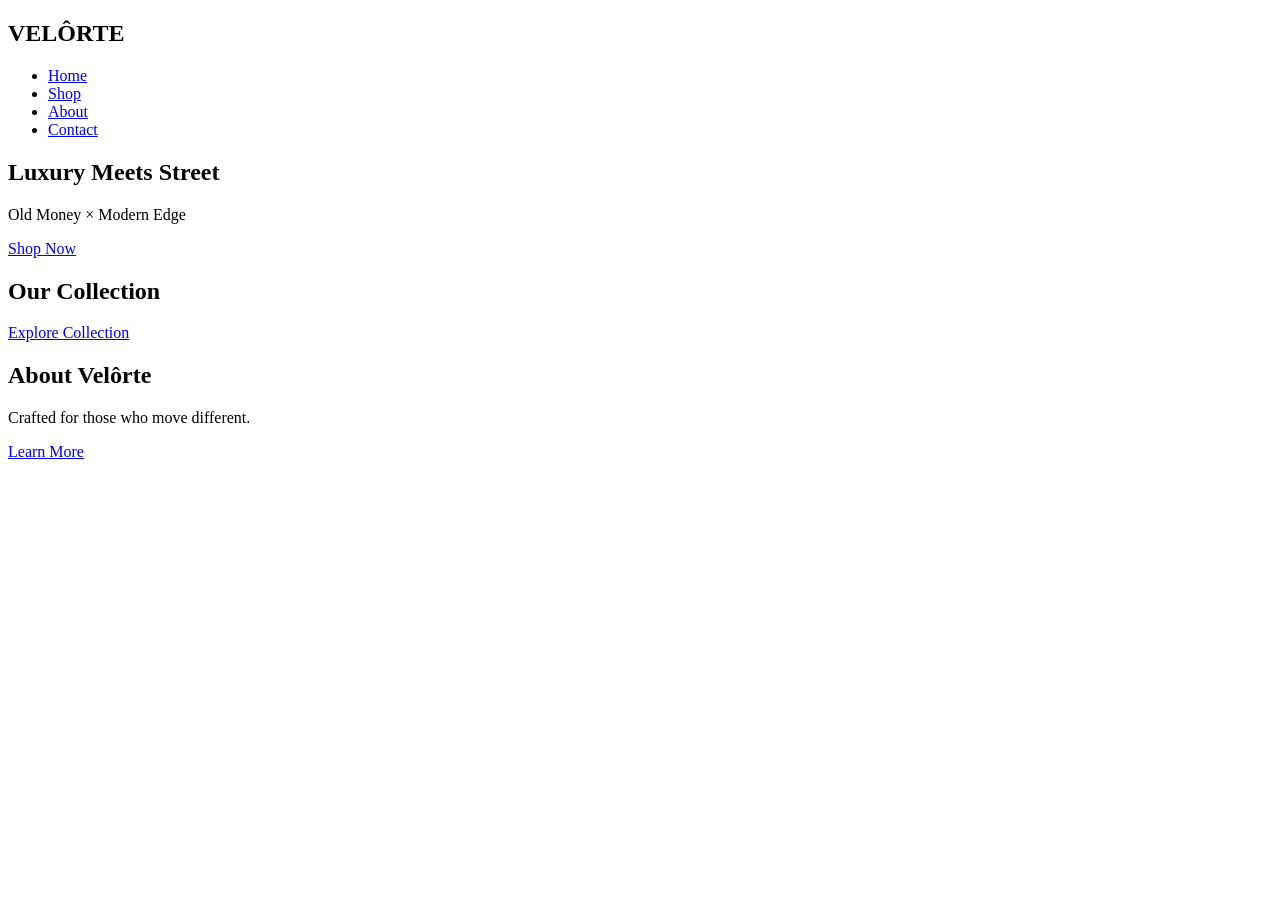
==== index.html @ b84027e1 "Update index.html" ====
<!DOCTYPE html>
<html lang="en">
<head>
  <meta charset="UTF-8">
  <title>VELÔRTE</title>
  <meta name="viewport" content="width=device-width, initial-scale=1.0">

  <!-- CSS (FIXED PATH) -->
  <link rel="stylesheet" href="style.css">
</head>

<body>

  <!-- NAVBAR -->
  <header>
    <nav>
      <h1>VELÔRTE</h1>

      <ul>
        <!-- FIXED: removed "/" -->
        <li><a href="index.html">Home</a></li>
        <li><a href="shop.html">Shop</a></li>
        <li><a href="about.html">About</a></li>
        <li><a href="contact.html">Contact</a></li>
      </ul>
    </nav>
  </header>

  <!-- HERO SECTION -->
  <section class="hero">
    <h2>Luxury Meets Street</h2>
    <p>Old Money × Modern Edge</p>

    <!-- FIXED BUTTON -->
    <a href="shop.html" class="btn">Shop Now</a>
  </section>

  <!-- COLLECTION SECTION -->
  <section id="collection">
    <h2>Our Collection</h2>

    <!-- FIXED BUTTON -->
    <a href="shop.html" class="btn">Explore Collection</a>
  </section>

  <!-- ABOUT PREVIEW -->
  <section>
    <h2>About Velôrte</h2>
    <p>Crafted for those who move different.</p>

    <a href="about.html" class="btn">Learn More</a>
  </section>

  <!-- JS (FIXED PATH) -->
  <script src="script.js"></script>

</body>
</html>
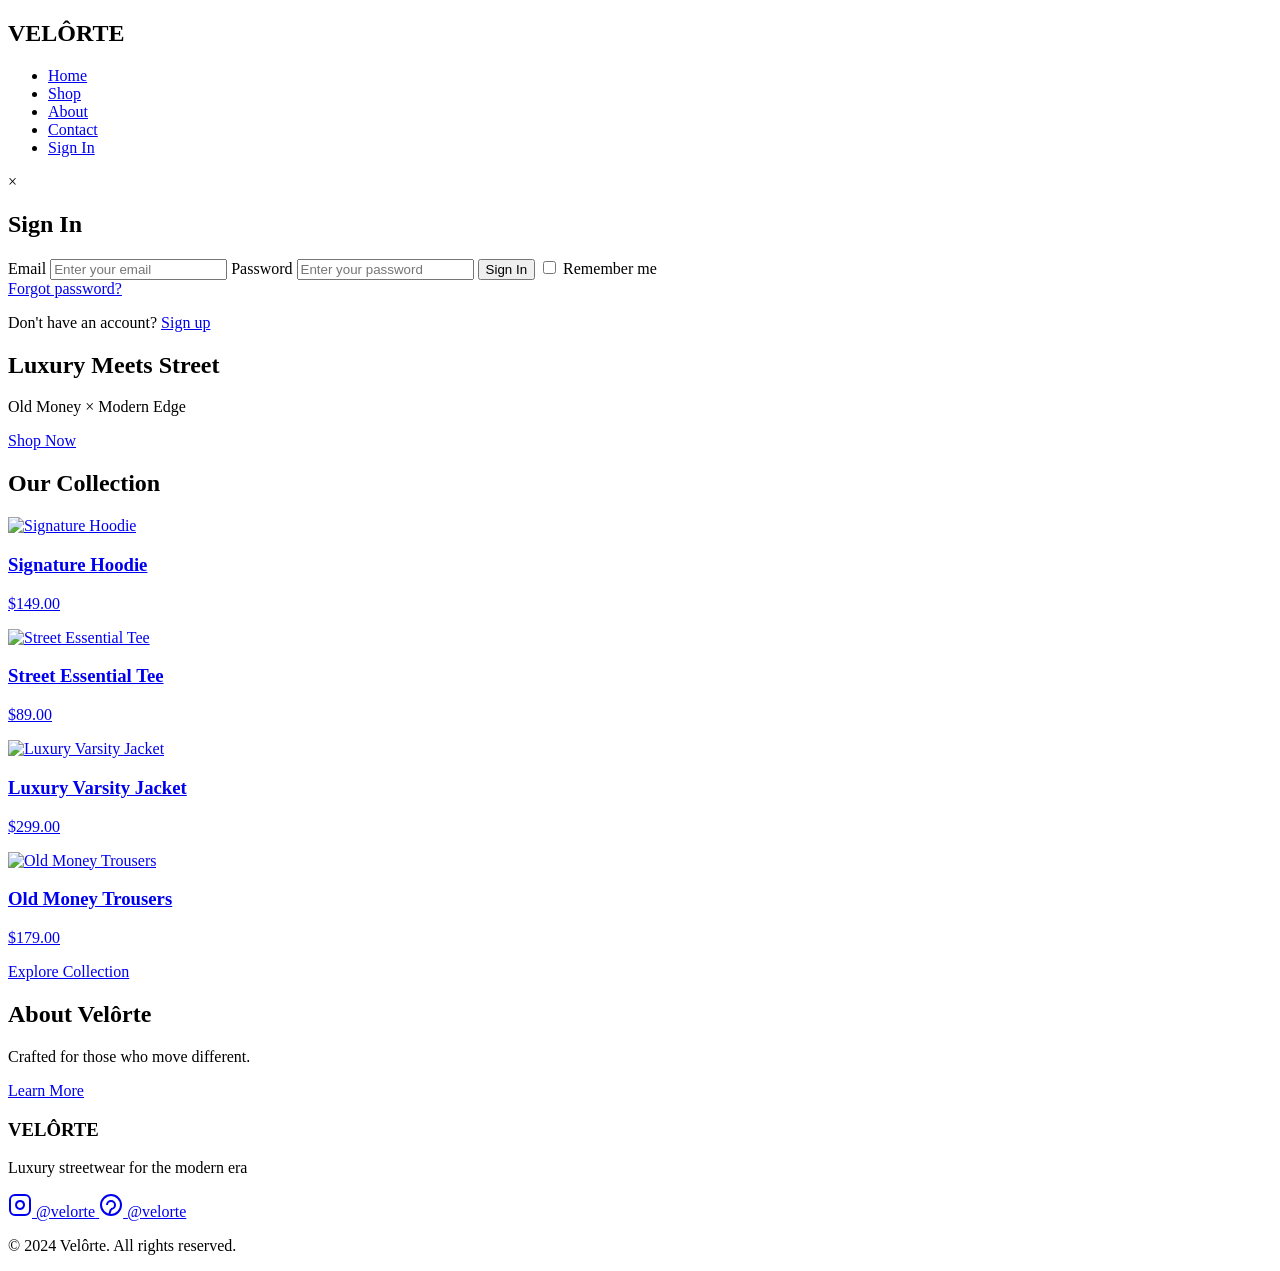
==== commit bb3496f2: "Update index.html" ====
--- a/index.html
+++ b/index.html
@@ -2,57 +2,117 @@
 <html lang="en">
 <head>
   <meta charset="UTF-8">
-  <title>VELÔRTE</title>
+  <title>VELÔRTE | Luxury Streetwear</title>
   <meta name="viewport" content="width=device-width, initial-scale=1.0">
-
-  <!-- CSS (FIXED PATH) -->
   <link rel="stylesheet" href="style.css">
 </head>
-
 <body>
 
-  <!-- NAVBAR -->
   <header>
     <nav>
       <h1>VELÔRTE</h1>
-
       <ul>
-        <!-- FIXED: removed "/" -->
         <li><a href="index.html">Home</a></li>
         <li><a href="shop.html">Shop</a></li>
         <li><a href="about.html">About</a></li>
         <li><a href="contact.html">Contact</a></li>
+        <li><a href="#" id="signin-btn" class="signin-link">Sign In</a></li>
       </ul>
     </nav>
   </header>
 
-  <!-- HERO SECTION -->
+  <div id="signin-modal" class="modal">
+    <div class="modal-content">
+      <span class="close-btn" id="close-modal">&times;</span>
+      <h2>Sign In</h2>
+      <form id="login-form">
+        <label for="email">Email</label>
+        <input type="email" id="email" placeholder="Enter your email" required>
+        <label for="password">Password</label>
+        <input type="password" id="password" placeholder="Enter your password" required>
+        <button type="submit" class="btn-submit">Sign In</button>
+        <label class="remember-me"><input type="checkbox"> Remember me</label>
+      </form>
+      <div class="modal-footer">
+        <a href="#" class="forgot-password">Forgot password?</a>
+        <p>Don't have an account? <a href="#" id="signup-link">Sign up</a></p>
+      </div>
+    </div>
+  </div>
+
   <section class="hero">
     <h2>Luxury Meets Street</h2>
     <p>Old Money × Modern Edge</p>
-
-    <!-- FIXED BUTTON -->
     <a href="shop.html" class="btn">Shop Now</a>
   </section>
 
-  <!-- COLLECTION SECTION -->
   <section id="collection">
     <h2>Our Collection</h2>
-
-    <!-- FIXED BUTTON -->
+    <div class="product-grid">
+      <div class="product-card">
+        <a href="product-detail.html?id=1" class="product-link">
+          <img src="https://via.placeholder.com/300x400/1a1a1a/ffffff?text=Velorte+Signature+Hoodie" alt="Signature Hoodie">
+          <h3>Signature Hoodie</h3>
+          <p class="price">$149.00</p>
+        </a>
+      </div>
+      <div class="product-card">
+        <a href="product-detail.html?id=2" class="product-link">
+          <img src="https://via.placeholder.com/300x400/2d2d2d/ffffff?text=Street+Essential+Tee" alt="Street Essential Tee">
+          <h3>Street Essential Tee</h3>
+          <p class="price">$89.00</p>
+        </a>
+      </div>
+      <div class="product-card">
+        <a href="product-detail.html?id=3" class="product-link">
+          <img src="https://via.placeholder.com/300x400/1a1a1a/ffffff?text=Luxury+Varsity+Jacket" alt="Luxury Varsity Jacket">
+          <h3>Luxury Varsity Jacket</h3>
+          <p class="price">$299.00</p>
+        </a>
+      </div>
+      <div class="product-card">
+        <a href="product-detail.html?id=4" class="product-link">
+          <img src="https://via.placeholder.com/300x400/2d2d2d/ffffff?text=Old+Money+Trousers" alt="Old Money Trousers">
+          <h3>Old Money Trousers</h3>
+          <p class="price">$179.00</p>
+        </a>
+      </div>
+    </div>
     <a href="shop.html" class="btn">Explore Collection</a>
   </section>
 
-  <!-- ABOUT PREVIEW -->
-  <section>
+  <section class="about-preview">
     <h2>About Velôrte</h2>
     <p>Crafted for those who move different.</p>
-
     <a href="about.html" class="btn">Learn More</a>
   </section>
 
-  <!-- JS (FIXED PATH) -->
+  <footer>
+    <div class="footer-content">
+      <h3>VELÔRTE</h3>
+      <p>Luxury streetwear for the modern era</p>
+      <div class="social-links">
+        <a href="https://instagram.com/velorte" target="_blank" class="social-link instagram">
+          <svg width="24" height="24" viewBox="0 0 24 24" fill="none" stroke="currentColor" stroke-width="2">
+            <rect x="2" y="2" width="20" height="20" rx="5" ry="5"></rect>
+            <path d="M16 11.37A4 4 0 1 1 12.63 8 4 4 0 0 1 16 11.37z"></path>
+            <line x1="17.5" y1="6.5" x2="17.51" y2="6.5"></line>
+          </svg>
+          <span>@velorte</span>
+        </a>
+        <a href="https://pinterest.com/velorte" target="_blank" class="social-link pinterest">
+          <svg width="24" height="24" viewBox="0 0 24 24" fill="none" stroke="currentColor" stroke-width="2">
+            <circle cx="12" cy="12" r="10"></circle>
+            <path d="M8 12c0-2.2 1.8-4 4-4s4 1.8 4 4-1.8 4-4 4"></path>
+            <path d="M12 16l-2 6"></path>
+          </svg>
+          <span>@velorte</span>
+        </a>
+      </div>
+      <p class="copyright">&copy; 2024 Velôrte. All rights reserved.</p>
+    </div>
+  </footer>
+
   <script src="script.js"></script>
-
 </body>
-</html>+</html>
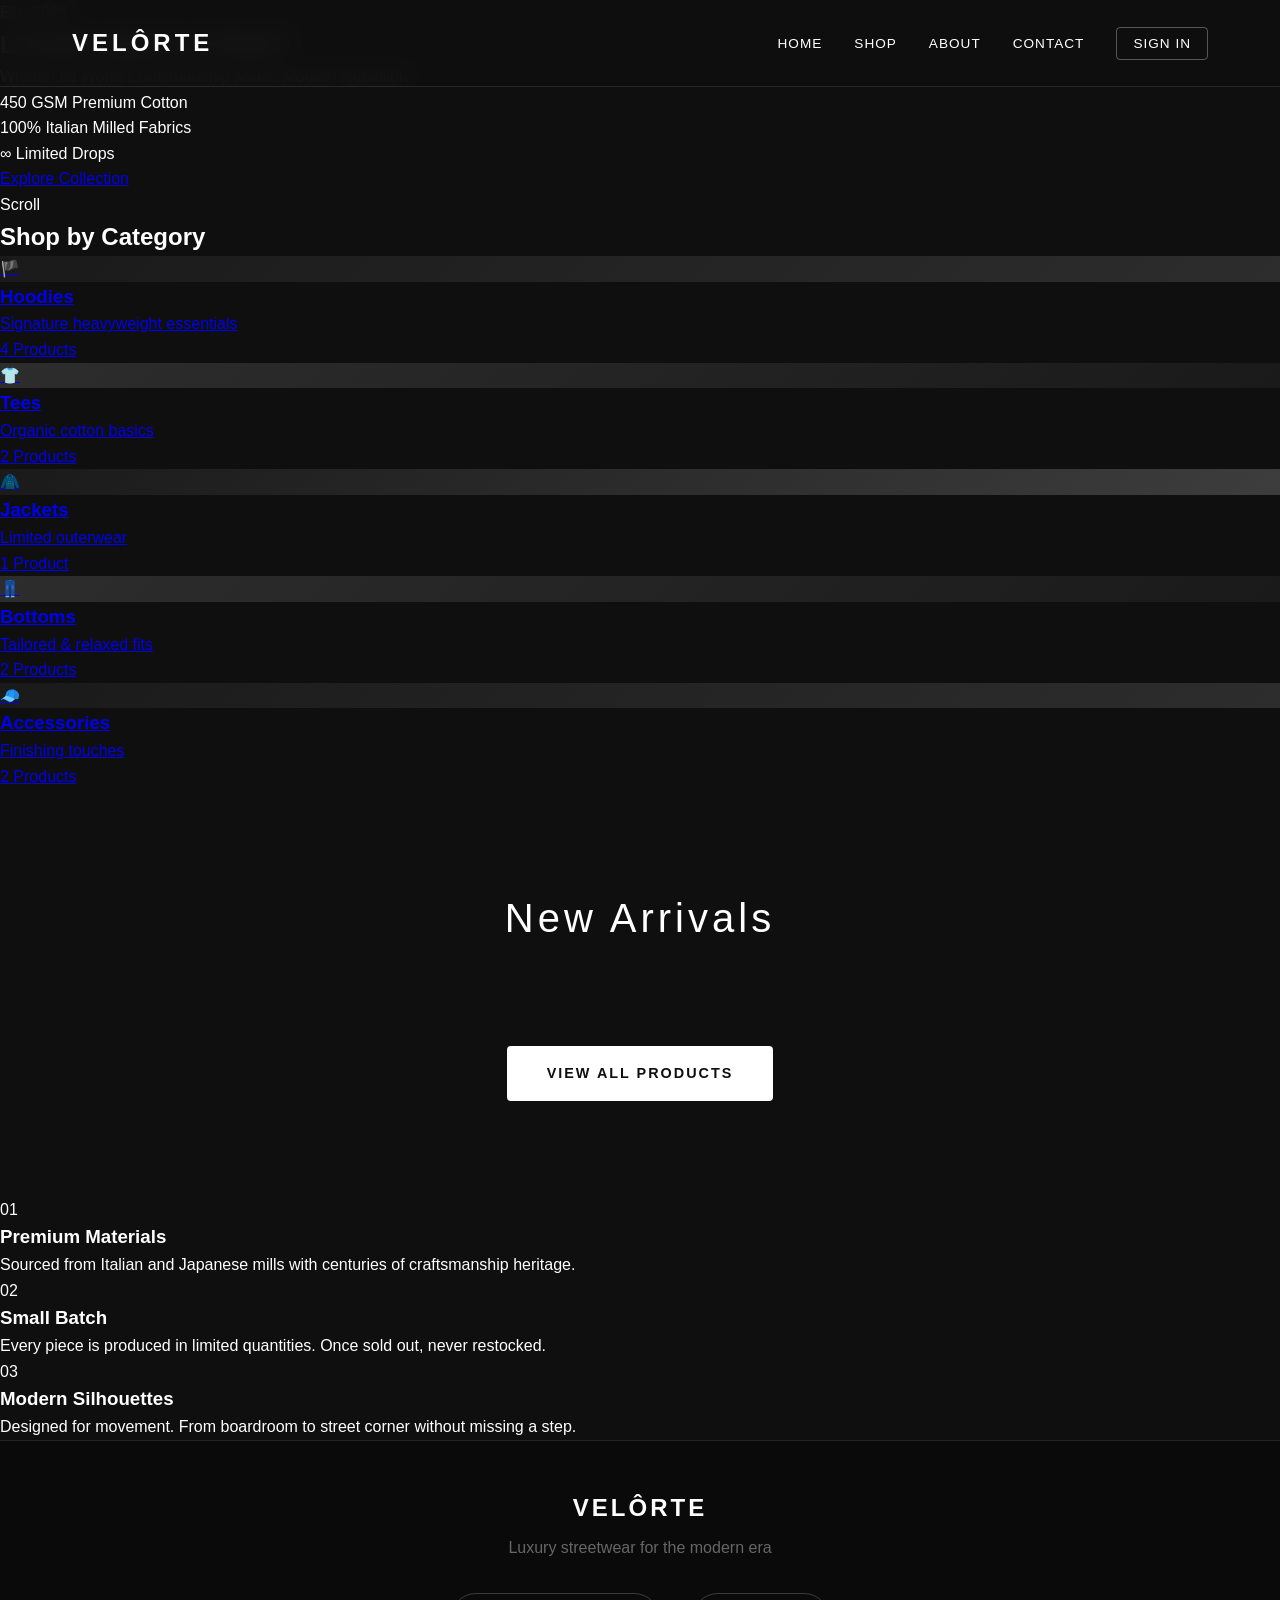
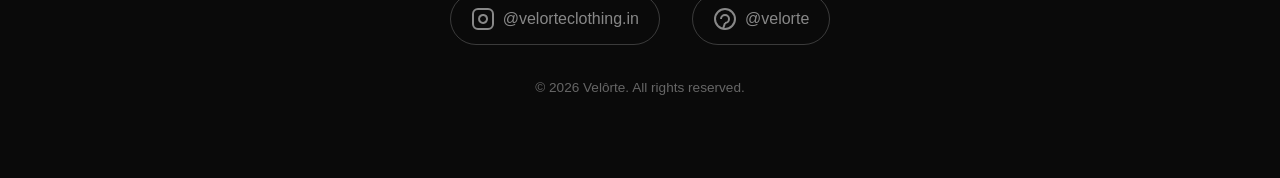
==== commit 7fb203c9: "Update index.html" ====
--- a/index.html
+++ b/index.html
@@ -40,51 +40,125 @@
     </div>
   </div>
 
-  <section class="hero">
-    <h2>Luxury Meets Street</h2>
-    <p>Old Money × Modern Edge</p>
-    <a href="shop.html" class="btn">Shop Now</a>
-  </section>
-
+  <!-- NEW HERO: Full-bleed immersive design with animated elements -->
+  <section class="hero-new">
+    <div class="hero-bg"></div>
+    <div class="hero-content">
+      <div class="hero-badge">Est. 2026</div>
+      <h1 class="hero-title">
+        <span class="line1">LUXURY</span>
+        <span class="line2">MEETS</span>
+        <span class="line3">STREET</span>
+      </h1>
+      <p class="hero-subtitle">Where Old World Craftsmanship Meets Modern Rebellion</p>
+      <div class="hero-stats">
+        <div class="stat">
+          <span class="stat-num">450</span>
+          <span class="stat-label">GSM Premium Cotton</span>
+        </div>
+        <div class="stat">
+          <span class="stat-num">100%</span>
+          <span class="stat-label">Italian Milled Fabrics</span>
+        </div>
+        <div class="stat">
+          <span class="stat-num">∞</span>
+          <span class="stat-label">Limited Drops</span>
+        </div>
+      </div>
+      <a href="shop.html" class="btn-hero">Explore Collection</a>
+    </div>
+    <div class="hero-scroll">Scroll</div>
+  </section>
+
+  <!-- CATEGORY SECTIONS -->
+  <section class="categories-section">
+    <h2 class="section-title">Shop by Category</h2>
+    <div class="categories-grid">
+      <a href="shop.html?category=hoodies" class="category-card large">
+        <div class="category-image" style="background: linear-gradient(135deg, #1a1a1a 0%, #2d2d2d 100%);">
+          <span class="category-icon">🏴</span>
+        </div>
+        <div class="category-info">
+          <h3>Hoodies</h3>
+          <p>Signature heavyweight essentials</p>
+          <span class="category-count">4 Products</span>
+        </div>
+      </a>
+      
+      <a href="shop.html?category=tees" class="category-card">
+        <div class="category-image" style="background: linear-gradient(135deg, #2d2d2d 0%, #1a1a1a 100%);">
+          <span class="category-icon">👕</span>
+        </div>
+        <div class="category-info">
+          <h3>Tees</h3>
+          <p>Organic cotton basics</p>
+          <span class="category-count">2 Products</span>
+        </div>
+      </a>
+      
+      <a href="shop.html?category=jackets" class="category-card">
+        <div class="category-image" style="background: linear-gradient(135deg, #1a1a1a 0%, #3d3d3d 100%);">
+          <span class="category-icon">🧥</span>
+        </div>
+        <div class="category-info">
+          <h3>Jackets</h3>
+          <p>Limited outerwear</p>
+          <span class="category-count">1 Product</span>
+        </div>
+      </a>
+      
+      <a href="shop.html?category=bottoms" class="category-card">
+        <div class="category-image" style="background: linear-gradient(135deg, #2d2d2d 0%, #1a1a1a 100%);">
+          <span class="category-icon">👖</span>
+        </div>
+        <div class="category-info">
+          <h3>Bottoms</h3>
+          <p>Tailored & relaxed fits</p>
+          <span class="category-count">2 Products</span>
+        </div>
+      </a>
+      
+      <a href="shop.html?category=accessories" class="category-card">
+        <div class="category-image" style="background: linear-gradient(135deg, #1a1a1a 0%, #2d2d2d 100%);">
+          <span class="category-icon">🧢</span>
+        </div>
+        <div class="category-info">
+          <h3>Accessories</h3>
+          <p>Finishing touches</p>
+          <span class="category-count">2 Products</span>
+        </div>
+      </a>
+    </div>
+  </section>
+
+  <!-- FEATURED PRODUCTS -->
   <section id="collection">
-    <h2>Our Collection</h2>
-    <div class="product-grid">
-      <div class="product-card">
-        <a href="product-detail.html?id=1" class="product-link">
-          <img src="https://via.placeholder.com/300x400/1a1a1a/ffffff?text=Velorte+Signature+Hoodie" alt="Signature Hoodie">
-          <h3>Signature Hoodie</h3>
-          <p class="price">$149.00</p>
-        </a>
-      </div>
-      <div class="product-card">
-        <a href="product-detail.html?id=2" class="product-link">
-          <img src="https://via.placeholder.com/300x400/2d2d2d/ffffff?text=Street+Essential+Tee" alt="Street Essential Tee">
-          <h3>Street Essential Tee</h3>
-          <p class="price">$89.00</p>
-        </a>
-      </div>
-      <div class="product-card">
-        <a href="product-detail.html?id=3" class="product-link">
-          <img src="https://via.placeholder.com/300x400/1a1a1a/ffffff?text=Luxury+Varsity+Jacket" alt="Luxury Varsity Jacket">
-          <h3>Luxury Varsity Jacket</h3>
-          <p class="price">$299.00</p>
-        </a>
-      </div>
-      <div class="product-card">
-        <a href="product-detail.html?id=4" class="product-link">
-          <img src="https://via.placeholder.com/300x400/2d2d2d/ffffff?text=Old+Money+Trousers" alt="Old Money Trousers">
-          <h3>Old Money Trousers</h3>
-          <p class="price">$179.00</p>
-        </a>
-      </div>
-    </div>
-    <a href="shop.html" class="btn">Explore Collection</a>
-  </section>
-
-  <section class="about-preview">
-    <h2>About Velôrte</h2>
-    <p>Crafted for those who move different.</p>
-    <a href="about.html" class="btn">Learn More</a>
+    <h2 class="section-title">New Arrivals</h2>
+    <div class="product-grid" id="featured-products">
+      <!-- Products loaded by JavaScript -->
+    </div>
+    <a href="shop.html" class="btn">View All Products</a>
+  </section>
+
+  <!-- BRAND VALUES -->
+  <section class="values-section">
+    <div class="values-container">
+      <div class="value-item">
+        <span class="value-num">01</span>
+        <h3>Premium Materials</h3>
+        <p>Sourced from Italian and Japanese mills with centuries of craftsmanship heritage.</p>
+      </div>
+      <div class="value-item">
+        <span class="value-num">02</span>
+        <h3>Small Batch</h3>
+        <p>Every piece is produced in limited quantities. Once sold out, never restocked.</p>
+      </div>
+      <div class="value-item">
+        <span class="value-num">03</span>
+        <h3>Modern Silhouettes</h3>
+        <p>Designed for movement. From boardroom to street corner without missing a step.</p>
+      </div>
+    </div>
   </section>
 
   <footer>
@@ -92,15 +166,15 @@
       <h3>VELÔRTE</h3>
       <p>Luxury streetwear for the modern era</p>
       <div class="social-links">
-        <a href="https://instagram.com/velorte" target="_blank" class="social-link instagram">
+        <a href="https://www.instagram.com/velorteclothing.in?igsh=MXNtbHY0OXU2MHV0OQ==" target="_blank" class="social-link instagram">
           <svg width="24" height="24" viewBox="0 0 24 24" fill="none" stroke="currentColor" stroke-width="2">
             <rect x="2" y="2" width="20" height="20" rx="5" ry="5"></rect>
             <path d="M16 11.37A4 4 0 1 1 12.63 8 4 4 0 0 1 16 11.37z"></path>
             <line x1="17.5" y1="6.5" x2="17.51" y2="6.5"></line>
           </svg>
-          <span>@velorte</span>
+          <span>@velorteclothing.in</span>
         </a>
-        <a href="https://pinterest.com/velorte" target="_blank" class="social-link pinterest">
+        <a href="https://pin.it/4Om5RYKiP" target="_blank" class="social-link pinterest">
           <svg width="24" height="24" viewBox="0 0 24 24" fill="none" stroke="currentColor" stroke-width="2">
             <circle cx="12" cy="12" r="10"></circle>
             <path d="M8 12c0-2.2 1.8-4 4-4s4 1.8 4 4-1.8 4-4 4"></path>
@@ -109,10 +183,30 @@
           <span>@velorte</span>
         </a>
       </div>
-      <p class="copyright">&copy; 2024 Velôrte. All rights reserved.</p>
+      <p class="copyright">&copy; 2026 Velôrte. All rights reserved.</p>
     </div>
   </footer>
 
   <script src="script.js"></script>
+  <script>
+    // Load featured products on homepage
+    const featuredProducts = [1, 2, 3, 4];
+    const productContainer = document.getElementById('featured-products');
+    
+    featuredProducts.forEach(id => {
+      const product = getProductData(id);
+      if (product) {
+        productContainer.innerHTML += `
+          <div class="product-card" data-category="${product.category}">
+            <a href="product-detail.html?id=${id}" class="product-link">
+              <img src="${product.image}" alt="${product.name}">
+              <h3>${product.name}</h3>
+              <p class="price">${product.price}</p>
+            </a>
+          </div>
+        `;
+      }
+    });
+  </script>
 </body>
 </html>
--- a/style.css
+++ b/style.css
@@ -0,0 +1,411 @@
+* {
+  margin: 0;
+  padding: 0;
+  box-sizing: border-box;
+}
+
+body {
+  font-family: 'Helvetica Neue', Arial, sans-serif;
+  background: #0f0f0f;
+  color: #fff;
+  line-height: 1.6;
+}
+
+header {
+  position: fixed;
+  top: 0;
+  width: 100%;
+  background: rgba(15, 15, 15, 0.95);
+  backdrop-filter: blur(10px);
+  z-index: 100;
+  border-bottom: 1px solid rgba(255, 255, 255, 0.1);
+}
+
+nav {
+  max-width: 1200px;
+  margin: 0 auto;
+  padding: 1.5rem 2rem;
+  display: flex;
+  justify-content: space-between;
+  align-items: center;
+}
+
+nav h1 {
+  font-size: 1.5rem;
+  letter-spacing: 4px;
+  font-weight: 700;
+}
+
+nav ul {
+  display: flex;
+  list-style: none;
+  gap: 2rem;
+  align-items: center;
+}
+
+nav a {
+  color: #fff;
+  text-decoration: none;
+  text-transform: uppercase;
+  font-size: 0.85rem;
+  letter-spacing: 1px;
+  transition: opacity 0.3s;
+}
+
+nav a:hover {
+  opacity: 0.7;
+}
+
+.signin-link {
+  border: 1px solid rgba(255, 255, 255, 0.3);
+  padding: 0.5rem 1rem;
+  border-radius: 4px;
+  transition: all 0.3s;
+}
+
+.signin-link:hover {
+  background: #fff;
+  color: #1a1a1a;
+  opacity: 1;
+}
+
+.hero {
+  height: 100vh;
+  display: flex;
+  flex-direction: column;
+  justify-content: center;
+  align-items: center;
+  text-align: center;
+  background: linear-gradient(135deg, #1a1a1a 0%, #0f0f0f 100%);
+  padding: 2rem;
+}
+
+.hero h2 {
+  font-size: 4rem;
+  letter-spacing: 8px;
+  margin-bottom: 1rem;
+  font-weight: 300;
+}
+
+.hero p {
+  font-size: 1.2rem;
+  color: #888;
+  letter-spacing: 4px;
+  margin-bottom: 2rem;
+}
+
+.btn {
+  display: inline-block;
+  padding: 1rem 2.5rem;
+  background: #fff;
+  color: #0f0f0f;
+  text-decoration: none;
+  text-transform: uppercase;
+  letter-spacing: 2px;
+  font-size: 0.9rem;
+  font-weight: 600;
+  border-radius: 4px;
+  transition: all 0.3s;
+}
+
+.btn:hover {
+  transform: translateY(-3px);
+  box-shadow: 0 10px 30px rgba(255, 255, 255, 0.2);
+}
+
+#collection {
+  padding: 6rem 2rem;
+  text-align: center;
+}
+
+#collection h2 {
+  font-size: 2.5rem;
+  letter-spacing: 4px;
+  margin-bottom: 3rem;
+  font-weight: 300;
+}
+
+.product-grid {
+  display: grid;
+  grid-template-columns: repeat(auto-fit, minmax(250px, 1fr));
+  gap: 2rem;
+  max-width: 1200px;
+  margin: 0 auto 3rem;
+}
+
+.product-card {
+  background: rgba(255, 255, 255, 0.03);
+  border-radius: 12px;
+  overflow: hidden;
+  transition: transform 0.3s, box-shadow 0.3s;
+  border: 1px solid rgba(255, 255, 255, 0.1);
+}
+
+.product-card:hover {
+  transform: translateY(-8px);
+  box-shadow: 0 20px 40px rgba(0, 0, 0, 0.4);
+}
+
+.product-link {
+  text-decoration: none;
+  color: inherit;
+  display: block;
+}
+
+.product-card img {
+  width: 100%;
+  height: 300px;
+  object-fit: cover;
+  transition: transform 0.3s;
+}
+
+.product-card:hover img {
+  transform: scale(1.05);
+}
+
+.product-card h3 {
+  padding: 1rem 1rem 0.5rem;
+  font-size: 1.1rem;
+  letter-spacing: 1px;
+}
+
+.price {
+  padding: 0 1rem 1.5rem;
+  color: #fff;
+  font-weight: 600;
+  font-size: 1.2rem;
+}
+
+.about-preview {
+  padding: 6rem 2rem;
+  text-align: center;
+  background: rgba(255, 255, 255, 0.02);
+}
+
+.about-preview h2 {
+  font-size: 2rem;
+  letter-spacing: 3px;
+  margin-bottom: 1rem;
+}
+
+.about-preview p {
+  color: #888;
+  margin-bottom: 2rem;
+}
+
+footer {
+  background: #0a0a0a;
+  padding: 3rem 2rem;
+  border-top: 1px solid rgba(255, 255, 255, 0.1);
+}
+
+.footer-content {
+  max-width: 800px;
+  margin: 0 auto;
+  text-align: center;
+}
+
+.footer-content h3 {
+  font-size: 1.5rem;
+  letter-spacing: 3px;
+  margin-bottom: 0.5rem;
+}
+
+.footer-content > p {
+  color: #666;
+  margin-bottom: 2rem;
+}
+
+.social-links {
+  display: flex;
+  justify-content: center;
+  gap: 2rem;
+  margin-bottom: 2rem;
+}
+
+.social-link {
+  display: flex;
+  align-items: center;
+  gap: 0.5rem;
+  color: #888;
+  text-decoration: none;
+  padding: 0.75rem 1.25rem;
+  border-radius: 50px;
+  border: 1px solid rgba(255, 255, 255, 0.2);
+  transition: all 0.3s;
+}
+
+.social-link:hover {
+  color: #fff;
+  border-color: #fff;
+  transform: translateY(-3px);
+}
+
+.copyright {
+  color: #444;
+  font-size: 0.85rem;
+}
+
+.modal {
+  display: none;
+  position: fixed;
+  z-index: 1000;
+  left: 0;
+  top: 0;
+  width: 100%;
+  height: 100%;
+  background-color: rgba(0, 0, 0, 0.8);
+  backdrop-filter: blur(5px);
+  align-items: center;
+  justify-content: center;
+}
+
+.modal.active {
+  display: flex;
+}
+
+.modal-content {
+  background: linear-gradient(135deg, #1a1a1a 0%, #2d2d2d 100%);
+  padding: 2.5rem;
+  border-radius: 12px;
+  width: 90%;
+  max-width: 400px;
+  position: relative;
+  border: 1px solid rgba(255, 255, 255, 0.1);
+  animation: modalSlideIn 0.3s ease-out;
+}
+
+@keyframes modalSlideIn {
+  from { opacity: 0; transform: translateY(-50px) scale(0.95); }
+  to { opacity: 1; transform: translateY(0) scale(1); }
+}
+
+.close-btn {
+  position: absolute;
+  top: 15px;
+  right: 20px;
+  font-size: 28px;
+  color: #888;
+  cursor: pointer;
+  transition: color 0.3s;
+}
+
+.close-btn:hover {
+  color: #fff;
+}
+
+.modal-content h2 {
+  margin-bottom: 1.5rem;
+  text-align: center;
+  font-size: 1.8rem;
+  letter-spacing: 2px;
+}
+
+.modal-content form {
+  display: flex;
+  flex-direction: column;
+  gap: 1rem;
+}
+
+.modal-content label {
+  font-size: 0.9rem;
+  text-transform: uppercase;
+  letter-spacing: 1px;
+  color: #aaa;
+}
+
+.modal-content input {
+  padding: 12px 16px;
+  border: 1px solid rgba(255, 255, 255, 0.2);
+  border-radius: 6px;
+  background: rgba(255, 255, 255, 0.05);
+  color: #fff;
+  font-size: 1rem;
+  transition: border-color 0.3s;
+}
+
+.modal-content input:focus {
+  outline: none;
+  border-color: #fff;
+}
+
+.btn-submit {
+  background: #fff;
+  color: #1a1a1a;
+  padding: 14px;
+  border: none;
+  border-radius: 6px;
+  font-size: 1rem;
+  font-weight: 600;
+  cursor: pointer;
+  text-transform: uppercase;
+  letter-spacing: 1px;
+  margin-top: 0.5rem;
+  transition: all 0.3s;
+}
+
+.btn-submit:hover {
+  background: #ddd;
+  transform: translateY(-2px);
+}
+
+.remember-me {
+  display: flex;
+  align-items: center;
+  gap: 0.5rem;
+  font-size: 0.85rem !important;
+  text-transform: none !important;
+  cursor: pointer;
+}
+
+.remember-me input {
+  width: auto;
+}
+
+.modal-footer {
+  margin-top: 1.5rem;
+  text-align: center;
+  font-size: 0.9rem;
+}
+
+.forgot-password {
+  color: #aaa;
+  text-decoration: none;
+  display: block;
+  margin-bottom: 0.5rem;
+}
+
+.forgot-password:hover {
+  color: #fff;
+}
+
+.modal-footer p {
+  color: #666;
+}
+
+.modal-footer a {
+  color: #fff;
+  text-decoration: none;
+  font-weight: 600;
+}
+
+@media (max-width: 768px) {
+  nav {
+    flex-direction: column;
+    gap: 1rem;
+  }
+  
+  nav ul {
+    gap: 1rem;
+    flex-wrap: wrap;
+    justify-content: center;
+  }
+  
+  .hero h2 {
+    font-size: 2.5rem;
+  }
+  
+  .product-grid {
+    grid-template-columns: 1fr;
+  }
+}
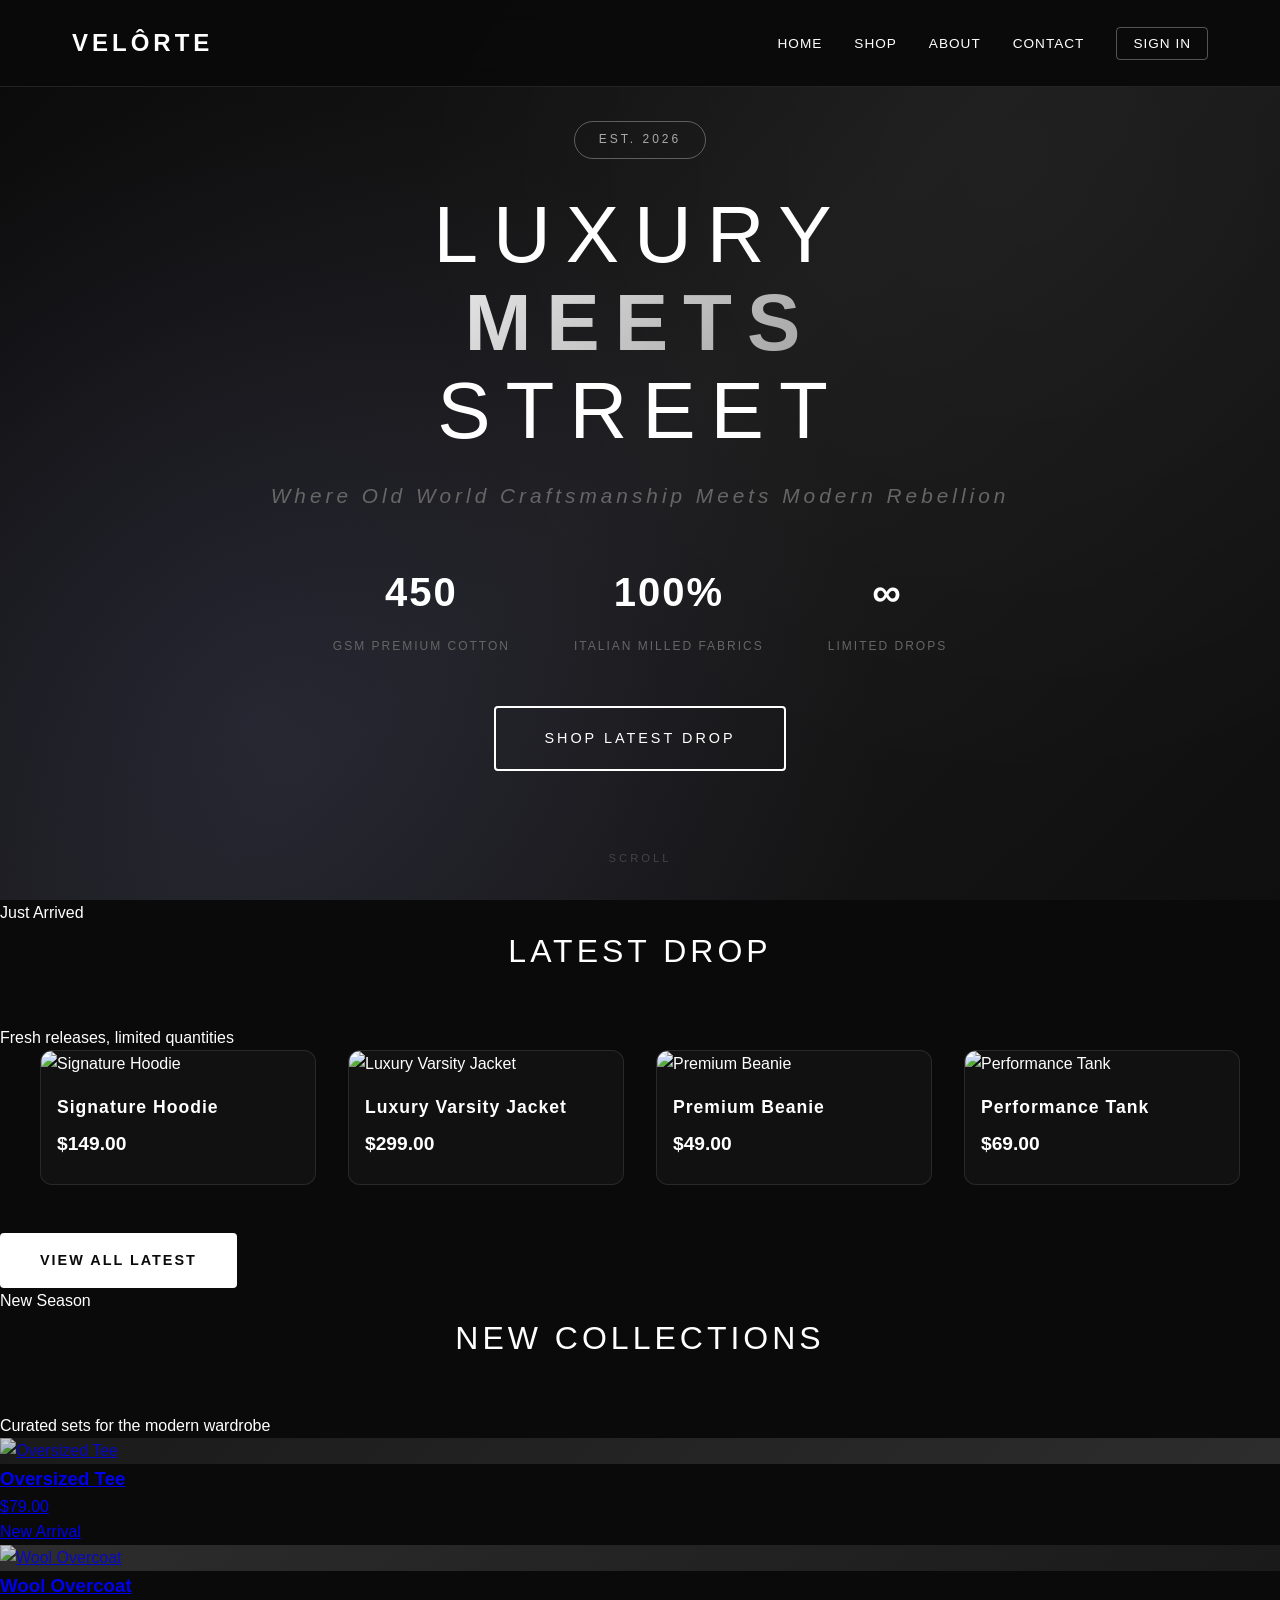
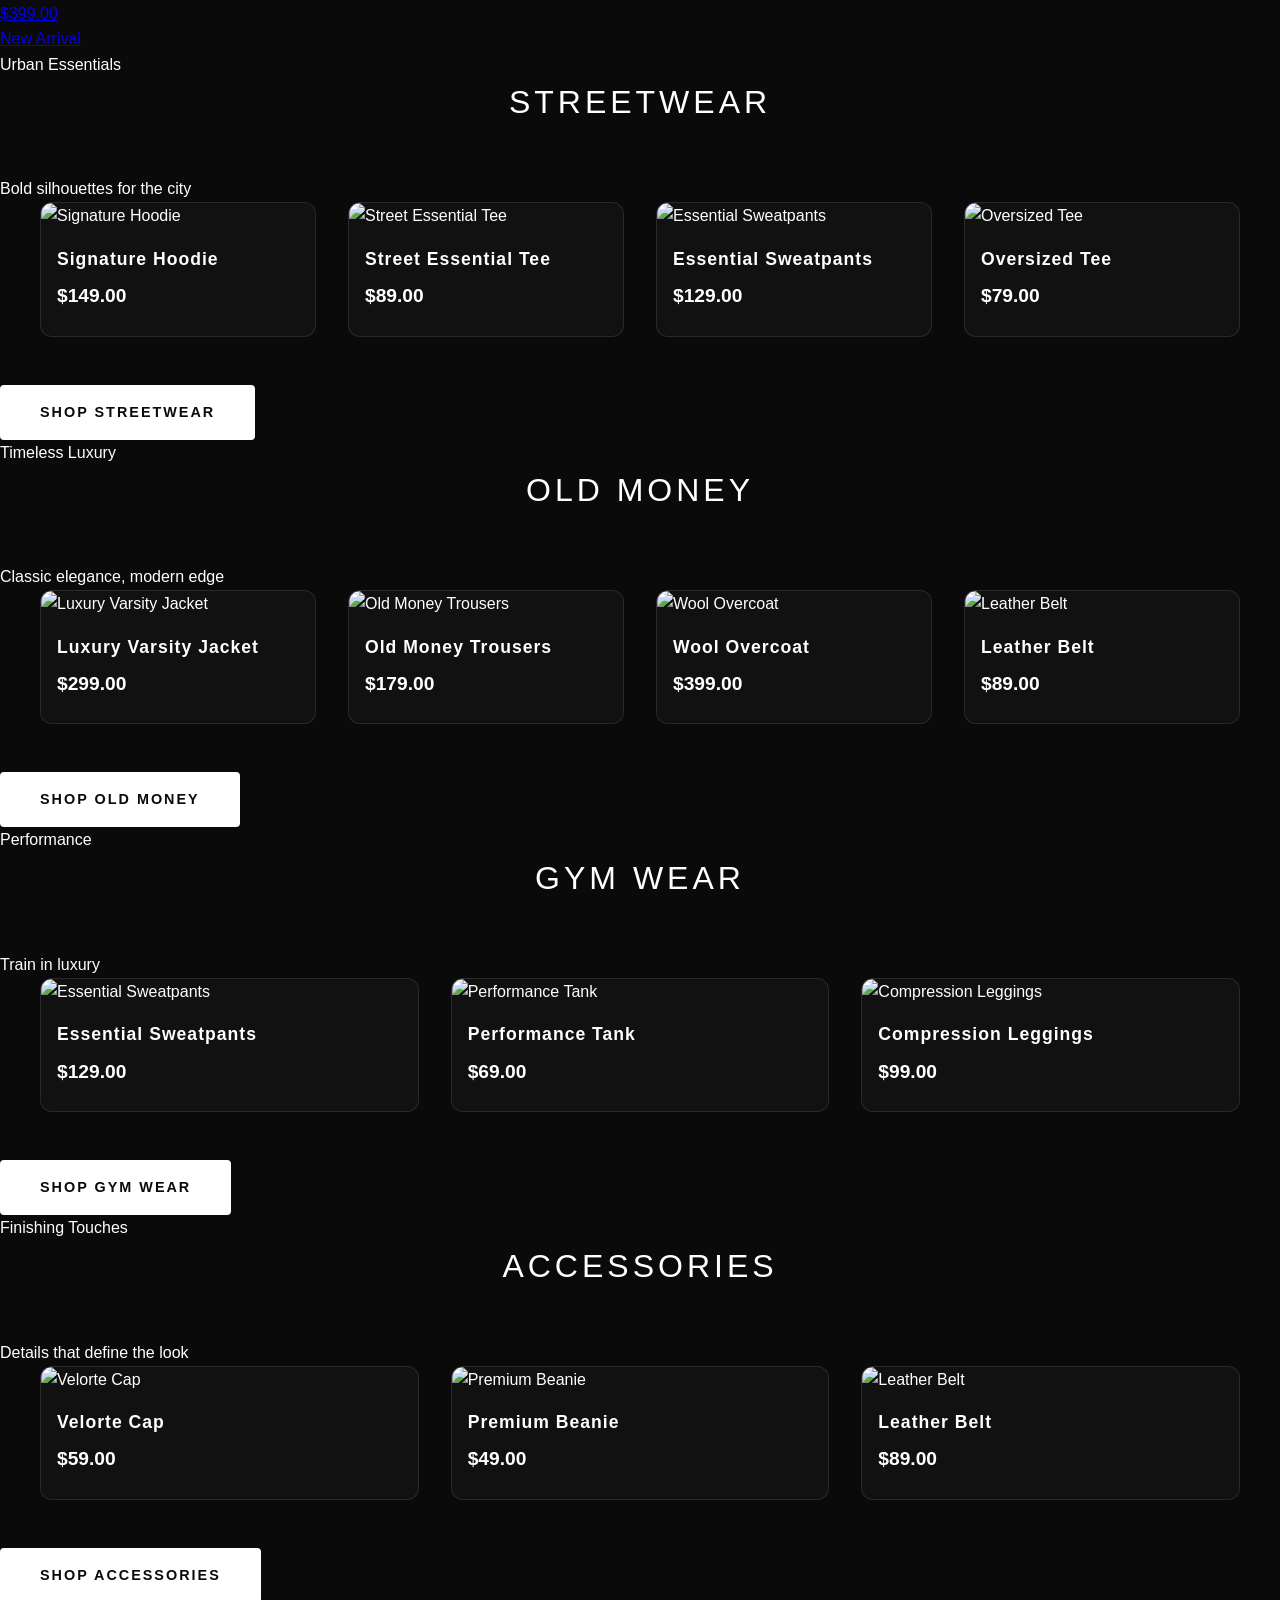
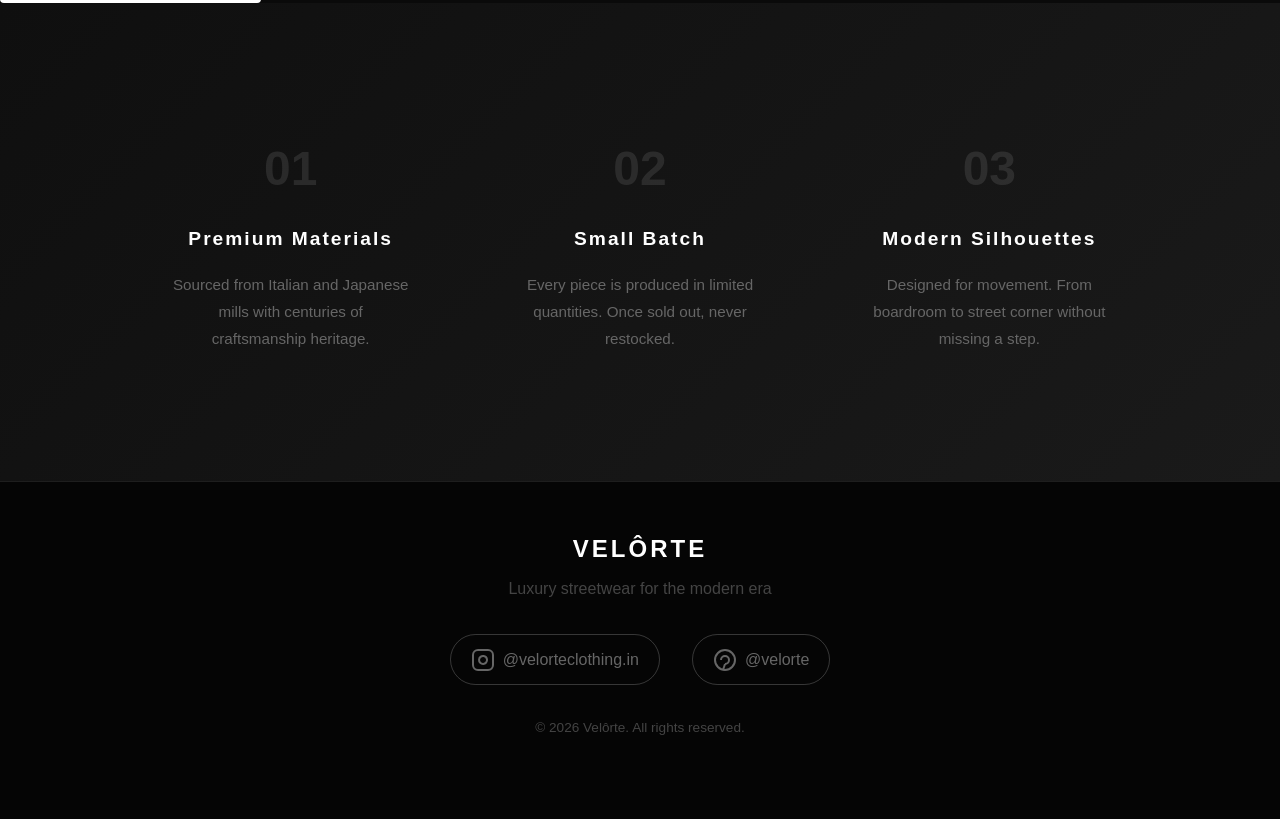
==== commit 2cb5fe1e: "Update index.html" ====
--- a/index.html
+++ b/index.html
@@ -1,3 +1,4 @@
+
 <!DOCTYPE html>
 <html lang="en">
 <head>
@@ -40,7 +41,7 @@
     </div>
   </div>
 
-  <!-- NEW HERO: Full-bleed immersive design with animated elements -->
+  <!-- HERO -->
   <section class="hero-new">
     <div class="hero-bg"></div>
     <div class="hero-content">
@@ -65,79 +66,86 @@
           <span class="stat-label">Limited Drops</span>
         </div>
       </div>
-      <a href="shop.html" class="btn-hero">Explore Collection</a>
+      <a href="#latest-drop" class="btn-hero">Shop Latest Drop</a>
     </div>
     <div class="hero-scroll">Scroll</div>
   </section>
 
-  <!-- CATEGORY SECTIONS -->
-  <section class="categories-section">
-    <h2 class="section-title">Shop by Category</h2>
-    <div class="categories-grid">
-      <a href="shop.html?category=hoodies" class="category-card large">
-        <div class="category-image" style="background: linear-gradient(135deg, #1a1a1a 0%, #2d2d2d 100%);">
-          <span class="category-icon">🏴</span>
-        </div>
-        <div class="category-info">
-          <h3>Hoodies</h3>
-          <p>Signature heavyweight essentials</p>
-          <span class="category-count">4 Products</span>
-        </div>
-      </a>
-      
-      <a href="shop.html?category=tees" class="category-card">
-        <div class="category-image" style="background: linear-gradient(135deg, #2d2d2d 0%, #1a1a1a 100%);">
-          <span class="category-icon">👕</span>
-        </div>
-        <div class="category-info">
-          <h3>Tees</h3>
-          <p>Organic cotton basics</p>
-          <span class="category-count">2 Products</span>
-        </div>
-      </a>
-      
-      <a href="shop.html?category=jackets" class="category-card">
-        <div class="category-image" style="background: linear-gradient(135deg, #1a1a1a 0%, #3d3d3d 100%);">
-          <span class="category-icon">🧥</span>
-        </div>
-        <div class="category-info">
-          <h3>Jackets</h3>
-          <p>Limited outerwear</p>
-          <span class="category-count">1 Product</span>
-        </div>
-      </a>
-      
-      <a href="shop.html?category=bottoms" class="category-card">
-        <div class="category-image" style="background: linear-gradient(135deg, #2d2d2d 0%, #1a1a1a 100%);">
-          <span class="category-icon">👖</span>
-        </div>
-        <div class="category-info">
-          <h3>Bottoms</h3>
-          <p>Tailored & relaxed fits</p>
-          <span class="category-count">2 Products</span>
-        </div>
-      </a>
-      
-      <a href="shop.html?category=accessories" class="category-card">
-        <div class="category-image" style="background: linear-gradient(135deg, #1a1a1a 0%, #2d2d2d 100%);">
-          <span class="category-icon">🧢</span>
-        </div>
-        <div class="category-info">
-          <h3>Accessories</h3>
-          <p>Finishing touches</p>
-          <span class="category-count">2 Products</span>
-        </div>
-      </a>
-    </div>
-  </section>
-
-  <!-- FEATURED PRODUCTS -->
-  <section id="collection">
-    <h2 class="section-title">New Arrivals</h2>
-    <div class="product-grid" id="featured-products">
-      <!-- Products loaded by JavaScript -->
-    </div>
-    <a href="shop.html" class="btn">View All Products</a>
+  <!-- LATEST DROP SECTION -->
+  <section id="latest-drop" class="collection-section">
+    <div class="section-header">
+      <span class="section-tag">Just Arrived</span>
+      <h2 class="section-title">Latest Drop</h2>
+      <p class="section-subtitle">Fresh releases, limited quantities</p>
+    </div>
+    <div class="product-grid" id="latest-products">
+      <!-- Latest products loaded by JS -->
+    </div>
+    <a href="shop.html?category=latest" class="btn">View All Latest</a>
+  </section>
+
+  <!-- NEW COLLECTIONS SECTION -->
+  <section id="new-collections" class="collection-section alt-bg">
+    <div class="section-header">
+      <span class="section-tag">New Season</span>
+      <h2 class="section-title">New Collections</h2>
+      <p class="section-subtitle">Curated sets for the modern wardrobe</p>
+    </div>
+    <div class="collection-grid" id="new-collections-grid">
+      <!-- Collection cards loaded by JS -->
+    </div>
+  </section>
+
+  <!-- STREETWEAR SECTION -->
+  <section id="streetwear" class="collection-section">
+    <div class="section-header">
+      <span class="section-tag">Urban Essentials</span>
+      <h2 class="section-title">Streetwear</h2>
+      <p class="section-subtitle">Bold silhouettes for the city</p>
+    </div>
+    <div class="product-grid" id="streetwear-products">
+      <!-- Streetwear products loaded by JS -->
+    </div>
+    <a href="shop.html?category=streetwear" class="btn">Shop Streetwear</a>
+  </section>
+
+  <!-- OLD MONEY SECTION -->
+  <section id="old-money" class="collection-section alt-bg">
+    <div class="section-header">
+      <span class="section-tag">Timeless Luxury</span>
+      <h2 class="section-title">Old Money</h2>
+      <p class="section-subtitle">Classic elegance, modern edge</p>
+    </div>
+    <div class="product-grid" id="oldmoney-products">
+      <!-- Old Money products loaded by JS -->
+    </div>
+    <a href="shop.html?category=oldmoney" class="btn">Shop Old Money</a>
+  </section>
+
+  <!-- GYM WEAR SECTION -->
+  <section id="gym-wear" class="collection-section">
+    <div class="section-header">
+      <span class="section-tag">Performance</span>
+      <h2 class="section-title">Gym Wear</h2>
+      <p class="section-subtitle">Train in luxury</p>
+    </div>
+    <div class="product-grid" id="gym-products">
+      <!-- Gym wear products loaded by JS -->
+    </div>
+    <a href="shop.html?category=gym" class="btn">Shop Gym Wear</a>
+  </section>
+
+  <!-- ACCESSORIES SECTION -->
+  <section id="accessories" class="collection-section alt-bg">
+    <div class="section-header">
+      <span class="section-tag">Finishing Touches</span>
+      <h2 class="section-title">Accessories</h2>
+      <p class="section-subtitle">Details that define the look</p>
+    </div>
+    <div class="product-grid" id="accessories-products">
+      <!-- Accessories loaded by JS -->
+    </div>
+    <a href="shop.html?category=accessories" class="btn">Shop Accessories</a>
   </section>
 
   <!-- BRAND VALUES -->
@@ -189,24 +197,82 @@
 
   <script src="script.js"></script>
   <script>
-    // Load featured products on homepage
-    const featuredProducts = [1, 2, 3, 4];
-    const productContainer = document.getElementById('featured-products');
-    
-    featuredProducts.forEach(id => {
-      const product = getProductData(id);
-      if (product) {
-        productContainer.innerHTML += `
-          <div class="product-card" data-category="${product.category}">
-            <a href="product-detail.html?id=${id}" class="product-link">
-              <img src="${product.image}" alt="${product.name}">
-              <h3>${product.name}</h3>
-              <p class="price">${product.price}</p>
-            </a>
+    // Product database with collection tags
+    const allProducts = {
+      1: { id: 1, name: "Signature Hoodie", price: "$149.00", category: "streetwear", collections: ["latest", "streetwear"], image: "https://via.placeholder.com/300x400/1a1a1a/ffffff?text=Signature+Hoodie" },
+      2: { id: 2, name: "Street Essential Tee", price: "$89.00", category: "streetwear", collections: ["streetwear"], image: "https://via.placeholder.com/300x400/2d2d2d/ffffff?text=Street+Essential+Tee" },
+      3: { id: 3, name: "Luxury Varsity Jacket", price: "$299.00", category: "oldmoney", collections: ["latest", "oldmoney"], image: "https://via.placeholder.com/300x400/1a1a1a/ffffff?text=Luxury+Varsity+Jacket" },
+      4: { id: 4, name: "Old Money Trousers", price: "$179.00", category: "oldmoney", collections: ["oldmoney"], image: "https://via.placeholder.com/300x400/2d2d2d/ffffff?text=Old+Money+Trousers" },
+      5: { id: 5, name: "Velorte Cap", price: "$59.00", category: "accessories", collections: ["accessories"], image: "https://via.placeholder.com/300x400/1a1a1a/ffffff?text=Velorte+Cap" },
+      6: { id: 6, name: "Essential Sweatpants", price: "$129.00", category: "gym", collections: ["gym", "streetwear"], image: "https://via.placeholder.com/300x400/2d2d2d/ffffff?text=Essential+Sweatpants" },
+      7: { id: 7, name: "Premium Beanie", price: "$49.00", category: "accessories", collections: ["accessories", "latest"], image: "https://via.placeholder.com/300x400/1a1a1a/ffffff?text=Premium+Beanie" },
+      8: { id: 8, name: "Oversized Tee", price: "$79.00", category: "streetwear", collections: ["streetwear", "new"], image: "https://via.placeholder.com/300x400/2d2d2d/ffffff?text=Oversized+Tee" },
+      9: { id: 9, name: "Performance Tank", price: "$69.00", category: "gym", collections: ["gym", "latest"], image: "https://via.placeholder.com/300x400/1a1a1a/ffffff?text=Performance+Tank" },
+      10: { id: 10, name: "Wool Overcoat", price: "$399.00", category: "oldmoney", collections: ["oldmoney", "new"], image: "https://via.placeholder.com/300x400/2d2d2d/ffffff?text=Wool+Overcoat" },
+      11: { id: 11, name: "Leather Belt", price: "$89.00", category: "accessories", collections: ["accessories", "oldmoney"], image: "https://via.placeholder.com/300x400/1a1a1a/ffffff?text=Leather+Belt" },
+      12: { id: 12, name: "Compression Leggings", price: "$99.00", category: "gym", collections: ["gym"], image: "https://via.placeholder.com/300x400/2d2d2d/ffffff?text=Compression+Leggings" }
+    };
+
+    // Helper to create product card HTML
+    function createProductCard(product) {
+      return `
+        <div class="product-card">
+          <a href="product-detail.html?id=${product.id}" class="product-link">
+            <img src="${product.image}" alt="${product.name}">
+            <h3>${product.name}</h3>
+            <p class="price">${product.price}</p>
+          </a>
+        </div>
+      `;
+    }
+
+    // Load products by collection
+    function loadProductsByCollection(collectionName, containerId, limit = 4) {
+      const container = document.getElementById(containerId);
+      if (!container) return;
+      
+      const filtered = Object.values(allProducts).filter(p => 
+        p.collections.includes(collectionName)
+      ).slice(0, limit);
+      
+      container.innerHTML = filtered.map(createProductCard).join('');
+    }
+
+    // Load Latest Drop (products with "latest" tag, max 4)
+    loadProductsByCollection('latest', 'latest-products', 4);
+
+    // Load New Collections (products with "new" tag)
+    loadProductsByCollection('new', 'new-collections-grid', 3);
+
+    // Load Streetwear
+    loadProductsByCollection('streetwear', 'streetwear-products', 4);
+
+    // Load Old Money
+    loadProductsByCollection('oldmoney', 'oldmoney-products', 4);
+
+    // Load Gym Wear
+    loadProductsByCollection('gym', 'gym-products', 4);
+
+    // Load Accessories
+    loadProductsByCollection('accessories', 'accessories-products', 4);
+
+    // New Collections special layout
+    const newCollectionsContainer = document.getElementById('new-collections-grid');
+    if (newCollectionsContainer) {
+      const newProducts = Object.values(allProducts).filter(p => p.collections.includes('new')).slice(0, 3);
+      newCollectionsContainer.innerHTML = newProducts.map((p, i) => `
+        <a href="product-detail.html?id=${p.id}" class="collection-card ${i === 0 ? 'large' : ''}">
+          <div class="collection-image" style="background: linear-gradient(135deg, #${i % 2 === 0 ? '1a1a1a' : '2d2d2d'} 0%, #${i % 2 === 0 ? '2d2d2d' : '1a1a1a'} 100%);">
+            <img src="${p.image}" alt="${p.name}" style="width: 100%; height: 100%; object-fit: cover; opacity: 0.8;">
           </div>
-        `;
-      }
-    });
+          <div class="collection-info">
+            <h3>${p.name}</h3>
+            <p>${p.price}</p>
+            <span class="collection-tag">New Arrival</span>
+          </div>
+        </a>
+      `).join('');
+    }
   </script>
 </body>
 </html>
--- a/style.css
+++ b/style.css
@@ -6,16 +6,17 @@
 
 body {
   font-family: 'Helvetica Neue', Arial, sans-serif;
-  background: #0f0f0f;
+  background: #0a0a0a;
   color: #fff;
   line-height: 1.6;
 }
 
+/* NAVBAR */
 header {
   position: fixed;
   top: 0;
   width: 100%;
-  background: rgba(15, 15, 15, 0.95);
+  background: rgba(10, 10, 10, 0.95);
   backdrop-filter: blur(10px);
   z-index: 100;
   border-bottom: 1px solid rgba(255, 255, 255, 0.1);
@@ -69,57 +70,276 @@
   opacity: 1;
 }
 
-.hero {
-  height: 100vh;
+/* NEW HERO SECTION - Full bleed immersive design */
+.hero-new {
+  min-height: 100vh;
   display: flex;
   flex-direction: column;
   justify-content: center;
   align-items: center;
   text-align: center;
-  background: linear-gradient(135deg, #1a1a1a 0%, #0f0f0f 100%);
+  position: relative;
+  overflow: hidden;
+  background: linear-gradient(135deg, #0a0a0a 0%, #1a1a1a 50%, #0f0f0f 100%);
+}
+
+.hero-bg {
+  position: absolute;
+  top: 0;
+  left: 0;
+  width: 100%;
+  height: 100%;
+  background: 
+    radial-gradient(circle at 20% 80%, rgba(120, 119, 198, 0.15) 0%, transparent 50%),
+    radial-gradient(circle at 80% 20%, rgba(255, 255, 255, 0.03) 0%, transparent 50%);
+  pointer-events: none;
+}
+
+.hero-content {
+  position: relative;
+  z-index: 2;
   padding: 2rem;
-}
-
-.hero h2 {
-  font-size: 4rem;
-  letter-spacing: 8px;
-  margin-bottom: 1rem;
+  max-width: 900px;
+}
+
+.hero-badge {
+  display: inline-block;
+  padding: 0.5rem 1.5rem;
+  border: 1px solid rgba(255, 255, 255, 0.3);
+  border-radius: 50px;
+  font-size: 0.75rem;
+  letter-spacing: 3px;
+  text-transform: uppercase;
+  margin-bottom: 2rem;
+  color: #aaa;
+}
+
+.hero-title {
+  font-size: 5rem;
   font-weight: 300;
-}
-
-.hero p {
-  font-size: 1.2rem;
-  color: #888;
+  letter-spacing: 15px;
+  line-height: 1.1;
+  margin-bottom: 1.5rem;
+  text-transform: uppercase;
+}
+
+.hero-title .line1,
+.hero-title .line2,
+.hero-title .line3 {
+  display: block;
+}
+
+.hero-title .line2 {
+  font-weight: 700;
+  background: linear-gradient(135deg, #fff 0%, #888 100%);
+  -webkit-background-clip: text;
+  -webkit-text-fill-color: transparent;
+  background-clip: text;
+}
+
+.hero-subtitle {
+  font-size: 1.3rem;
+  color: #666;
   letter-spacing: 4px;
-  margin-bottom: 2rem;
-}
-
-.btn {
+  margin-bottom: 3rem;
+  font-style: italic;
+}
+
+.hero-stats {
+  display: flex;
+  justify-content: center;
+  gap: 4rem;
+  margin-bottom: 3rem;
+  flex-wrap: wrap;
+}
+
+.stat {
+  text-align: center;
+}
+
+.stat-num {
+  display: block;
+  font-size: 2.5rem;
+  font-weight: 700;
+  letter-spacing: 2px;
+  margin-bottom: 0.5rem;
+}
+
+.stat-label {
+  font-size: 0.75rem;
+  color: #666;
+  letter-spacing: 2px;
+  text-transform: uppercase;
+}
+
+.btn-hero {
   display: inline-block;
-  padding: 1rem 2.5rem;
-  background: #fff;
-  color: #0f0f0f;
+  padding: 1.2rem 3rem;
+  background: transparent;
+  color: #fff;
   text-decoration: none;
   text-transform: uppercase;
-  letter-spacing: 2px;
+  letter-spacing: 3px;
   font-size: 0.9rem;
-  font-weight: 600;
+  border: 2px solid #fff;
   border-radius: 4px;
   transition: all 0.3s;
-}
-
-.btn:hover {
+  position: relative;
+  overflow: hidden;
+}
+
+.btn-hero:hover {
+  background: #fff;
+  color: #0a0a0a;
   transform: translateY(-3px);
-  box-shadow: 0 10px 30px rgba(255, 255, 255, 0.2);
-}
-
+  box-shadow: 0 20px 40px rgba(255, 255, 255, 0.1);
+}
+
+.hero-scroll {
+  position: absolute;
+  bottom: 2rem;
+  left: 50%;
+  transform: translateX(-50%);
+  font-size: 0.7rem;
+  letter-spacing: 3px;
+  text-transform: uppercase;
+  color: #444;
+  animation: bounce 2s infinite;
+}
+
+@keyframes bounce {
+  0%, 20%, 50%, 80%, 100% { transform: translateX(-50%) translateY(0); }
+  40% { transform: translateX(-50%) translateY(-10px); }
+  60% { transform: translateX(-50%) translateY(-5px); }
+}
+
+/* CATEGORIES SECTION */
+.categories-section {
+  padding: 6rem 2rem;
+  background: #0f0f0f;
+}
+
+.section-title {
+  text-align: center;
+  font-size: 2rem;
+  letter-spacing: 4px;
+  margin-bottom: 3rem;
+  font-weight: 300;
+  text-transform: uppercase;
+}
+
+.categories-grid {
+  display: grid;
+  grid-template-columns: repeat(4, 1fr);
+  gap: 1.5rem;
+  max-width: 1200px;
+  margin: 0 auto;
+}
+
+.category-card {
+  background: rgba(255, 255, 255, 0.03);
+  border-radius: 12px;
+  overflow: hidden;
+  transition: all 0.3s;
+  border: 1px solid rgba(255, 255, 255, 0.1);
+  text-decoration: none;
+  color: inherit;
+}
+
+.category-card:hover {
+  transform: translateY(-8px);
+  border-color: rgba(255, 255, 255, 0.3);
+  box-shadow: 0 20px 40px rgba(0, 0, 0, 0.5);
+}
+
+.category-card.large {
+  grid-column: span 2;
+  grid-row: span 2;
+}
+
+.category-image {
+  height: 200px;
+  display: flex;
+  align-items: center;
+  justify-content: center;
+  font-size: 3rem;
+}
+
+.category-card.large .category-image {
+  height: 300px;
+  font-size: 5rem;
+}
+
+.category-info {
+  padding: 1.5rem;
+}
+
+.category-info h3 {
+  font-size: 1.2rem;
+  letter-spacing: 2px;
+  margin-bottom: 0.5rem;
+}
+
+.category-info p {
+  color: #666;
+  font-size: 0.9rem;
+  margin-bottom: 0.5rem;
+}
+
+.category-count {
+  font-size: 0.75rem;
+  color: #444;
+  text-transform: uppercase;
+  letter-spacing: 1px;
+}
+
+/* VALUES SECTION */
+.values-section {
+  padding: 6rem 2rem;
+  background: linear-gradient(135deg, #0f0f0f 0%, #1a1a1a 100%);
+}
+
+.values-container {
+  max-width: 1000px;
+  margin: 0 auto;
+  display: grid;
+  grid-template-columns: repeat(3, 1fr);
+  gap: 3rem;
+}
+
+.value-item {
+  text-align: center;
+  padding: 2rem;
+}
+
+.value-num {
+  display: block;
+  font-size: 3rem;
+  font-weight: 700;
+  color: rgba(255, 255, 255, 0.1);
+  margin-bottom: 1rem;
+}
+
+.value-item h3 {
+  font-size: 1.2rem;
+  letter-spacing: 2px;
+  margin-bottom: 1rem;
+}
+
+.value-item p {
+  color: #666;
+  line-height: 1.8;
+  font-size: 0.95rem;
+}
+
+/* COLLECTION */
 #collection {
   padding: 6rem 2rem;
   text-align: center;
 }
 
 #collection h2 {
-  font-size: 2.5rem;
+  font-size: 2rem;
   letter-spacing: 4px;
   margin-bottom: 3rem;
   font-weight: 300;
@@ -176,25 +396,269 @@
   font-size: 1.2rem;
 }
 
-.about-preview {
-  padding: 6rem 2rem;
-  text-align: center;
-  background: rgba(255, 255, 255, 0.02);
-}
-
-.about-preview h2 {
-  font-size: 2rem;
+.btn {
+  display: inline-block;
+  padding: 1rem 2.5rem;
+  background: #fff;
+  color: #0a0a0a;
+  text-decoration: none;
+  text-transform: uppercase;
+  letter-spacing: 2px;
+  font-size: 0.9rem;
+  font-weight: 600;
+  border-radius: 4px;
+  transition: all 0.3s;
+}
+
+.btn:hover {
+  transform: translateY(-3px);
+  box-shadow: 0 10px 30px rgba(255, 255, 255, 0.2);
+}
+
+/* SHOP PAGE */
+.shop-header {
+  padding-top: 120px;
+  text-align: center;
+  margin-bottom: 3rem;
+}
+
+.shop-header h2 {
+  font-size: 2.5rem;
+  letter-spacing: 4px;
+  margin-bottom: 1rem;
+}
+
+.shop-header p {
+  color: #666;
+}
+
+.shop-filters {
+  display: flex;
+  justify-content: center;
+  gap: 1rem;
+  margin-bottom: 3rem;
+  flex-wrap: wrap;
+  padding: 0 2rem;
+}
+
+.filter-btn {
+  padding: 0.75rem 1.5rem;
+  background: transparent;
+  border: 1px solid rgba(255, 255, 255, 0.3);
+  color: #fff;
+  cursor: pointer;
+  border-radius: 25px;
+  transition: all 0.3s;
+  text-transform: uppercase;
+  font-size: 0.8rem;
+  letter-spacing: 1px;
+}
+
+.filter-btn:hover, .filter-btn.active {
+  background: #fff;
+  color: #0a0a0a;
+  border-color: #fff;
+}
+
+.shop-grid {
+  display: grid;
+  grid-template-columns: repeat(auto-fit, minmax(280px, 1fr));
+  gap: 2rem;
+  padding: 0 2rem 4rem;
+  max-width: 1400px;
+  margin: 0 auto;
+}
+
+.no-results {
+  text-align: center;
+  padding: 4rem 2rem;
+}
+
+.no-results p {
+  color: #666;
+  margin-bottom: 2rem;
+}
+
+/* ABOUT PAGE */
+.about-hero {
+  padding-top: 120px;
+  text-align: center;
+  padding-bottom: 4rem;
+}
+
+.about-hero h2 {
+  font-size: 3rem;
+  letter-spacing: 6px;
+  margin-bottom: 1rem;
+}
+
+.about-hero p {
+  color: #666;
+  font-size: 1.2rem;
+}
+
+.about-content {
+  max-width: 800px;
+  margin: 0 auto;
+  padding: 0 2rem 4rem;
+}
+
+.founding-badge {
+  display: inline-block;
+  padding: 0.5rem 1.5rem;
+  border: 1px solid rgba(255, 255, 255, 0.3);
+  border-radius: 50px;
+  font-size: 0.75rem;
   letter-spacing: 3px;
+  text-transform: uppercase;
+  margin-bottom: 2rem;
+  color: #aaa;
+}
+
+.about-content h3 {
+  font-size: 1.5rem;
+  margin: 2rem 0 1rem;
+  letter-spacing: 2px;
+}
+
+.about-content p {
+  color: #888;
+  line-height: 1.8;
+  margin-bottom: 1.5rem;
+}
+
+.values-grid {
+  display: grid;
+  grid-template-columns: repeat(auto-fit, minmax(200px, 1fr));
+  gap: 2rem;
+  margin: 3rem 0;
+}
+
+.value-card {
+  text-align: center;
+  padding: 2rem;
+  background: rgba(255, 255, 255, 0.03);
+  border-radius: 12px;
+  border: 1px solid rgba(255, 255, 255, 0.1);
+}
+
+.value-card h4 {
+  font-size: 1.2rem;
+  margin-bottom: 0.5rem;
+  letter-spacing: 1px;
+}
+
+.value-card p {
+  color: #666;
+  font-size: 0.9rem;
+}
+
+/* CONTACT PAGE */
+.contact-hero {
+  padding-top: 120px;
+  text-align: center;
+  padding-bottom: 3rem;
+}
+
+.contact-hero h2 {
+  font-size: 3rem;
+  letter-spacing: 6px;
   margin-bottom: 1rem;
 }
 
-.about-preview p {
+.contact-hero p {
+  color: #666;
+}
+
+.contact-container {
+  max-width: 1000px;
+  margin: 0 auto;
+  padding: 0 2rem 4rem;
+  display: grid;
+  grid-template-columns: 1fr 1fr;
+  gap: 4rem;
+}
+
+.contact-info h3 {
+  font-size: 1.3rem;
+  margin-bottom: 1.5rem;
+  letter-spacing: 2px;
+}
+
+.contact-info p {
   color: #888;
   margin-bottom: 2rem;
-}
-
+  line-height: 1.8;
+}
+
+.contact-detail {
+  margin-bottom: 1.5rem;
+}
+
+.contact-detail strong {
+  display: block;
+  color: #fff;
+  margin-bottom: 0.5rem;
+  text-transform: uppercase;
+  font-size: 0.85rem;
+  letter-spacing: 1px;
+}
+
+.contact-detail span {
+  color: #666;
+}
+
+.contact-form {
+  background: rgba(255, 255, 255, 0.03);
+  padding: 2.5rem;
+  border-radius: 12px;
+  border: 1px solid rgba(255, 255, 255, 0.1);
+}
+
+.contact-form h3 {
+  margin-bottom: 1.5rem;
+  font-size: 1.3rem;
+  letter-spacing: 2px;
+}
+
+.form-group {
+  margin-bottom: 1.5rem;
+}
+
+.form-group label {
+  display: block;
+  margin-bottom: 0.5rem;
+  color: #888;
+  text-transform: uppercase;
+  font-size: 0.8rem;
+  letter-spacing: 1px;
+}
+
+.form-group input,
+.form-group textarea {
+  width: 100%;
+  padding: 12px 16px;
+  background: rgba(255, 255, 255, 0.05);
+  border: 1px solid rgba(255, 255, 255, 0.2);
+  border-radius: 6px;
+  color: #fff;
+  font-size: 1rem;
+}
+
+.form-group input:focus,
+.form-group textarea:focus {
+  outline: none;
+  border-color: #fff;
+}
+
+.form-group textarea {
+  min-height: 120px;
+  resize: vertical;
+}
+
+/* FOOTER */
 footer {
-  background: #0a0a0a;
+  background: #050505;
   padding: 3rem 2rem;
   border-top: 1px solid rgba(255, 255, 255, 0.1);
 }
@@ -212,7 +676,7 @@
 }
 
 .footer-content > p {
-  color: #666;
+  color: #444;
   margin-bottom: 2rem;
 }
 
@@ -227,7 +691,7 @@
   display: flex;
   align-items: center;
   gap: 0.5rem;
-  color: #888;
+  color: #666;
   text-decoration: none;
   padding: 0.75rem 1.25rem;
   border-radius: 50px;
@@ -242,10 +706,11 @@
 }
 
 .copyright {
-  color: #444;
+  color: #333;
   font-size: 0.85rem;
 }
 
+/* MODAL */
 .modal {
   display: none;
   position: fixed;
@@ -254,8 +719,8 @@
   top: 0;
   width: 100%;
   height: 100%;
-  background-color: rgba(0, 0, 0, 0.8);
-  backdrop-filter: blur(5px);
+  background-color: rgba(0, 0, 0, 0.9);
+  backdrop-filter: blur(10px);
   align-items: center;
   justify-content: center;
 }
@@ -285,7 +750,7 @@
   top: 15px;
   right: 20px;
   font-size: 28px;
-  color: #888;
+  color: #666;
   cursor: pointer;
   transition: color 0.3s;
 }
@@ -311,7 +776,7 @@
   font-size: 0.9rem;
   text-transform: uppercase;
   letter-spacing: 1px;
-  color: #aaa;
+  color: #888;
 }
 
 .modal-content input {
@@ -331,7 +796,7 @@
 
 .btn-submit {
   background: #fff;
-  color: #1a1a1a;
+  color: #0a0a0a;
   padding: 14px;
   border: none;
   border-radius: 6px;
@@ -356,6 +821,7 @@
   font-size: 0.85rem !important;
   text-transform: none !important;
   cursor: pointer;
+  color: #666 !important;
 }
 
 .remember-me input {
@@ -369,7 +835,7 @@
 }
 
 .forgot-password {
-  color: #aaa;
+  color: #666;
   text-decoration: none;
   display: block;
   margin-bottom: 0.5rem;
@@ -380,7 +846,7 @@
 }
 
 .modal-footer p {
-  color: #666;
+  color: #444;
 }
 
 .modal-footer a {
@@ -389,6 +855,7 @@
   font-weight: 600;
 }
 
+/* RESPONSIVE */
 @media (max-width: 768px) {
   nav {
     flex-direction: column;
@@ -401,11 +868,34 @@
     justify-content: center;
   }
   
-  .hero h2 {
+  .hero-title {
     font-size: 2.5rem;
+    letter-spacing: 8px;
   }
   
-  .product-grid {
+  .hero-stats {
+    gap: 2rem;
+  }
+  
+  .categories-grid {
     grid-template-columns: 1fr;
   }
-}
+  
+  .category-card.large {
+    grid-column: span 1;
+    grid-row: span 1;
+  }
+  
+  .values-container {
+    grid-template-columns: 1fr;
+  }
+  
+  .contact-container {
+    grid-template-columns: 1fr;
+  }
+  
+  .product-grid,
+  .shop-grid {
+    grid-template-columns: 1fr;
+  }
+}
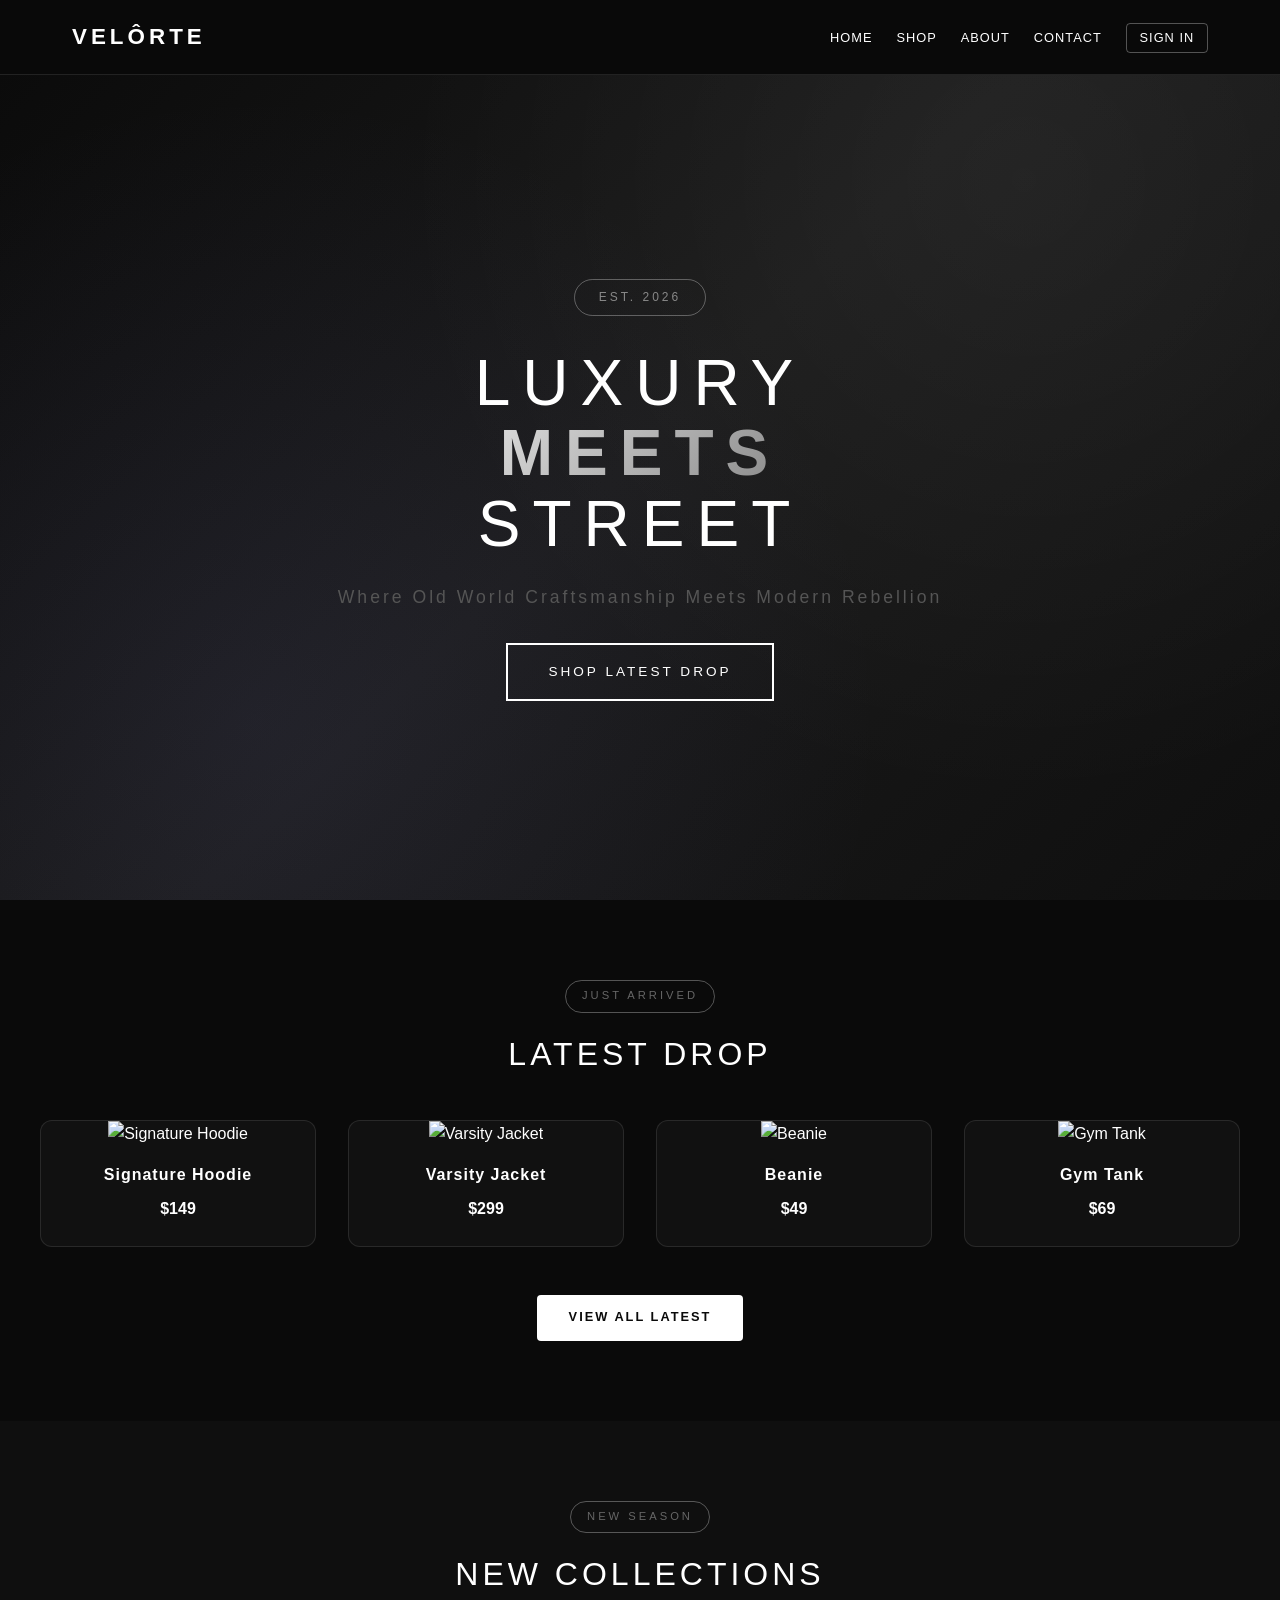
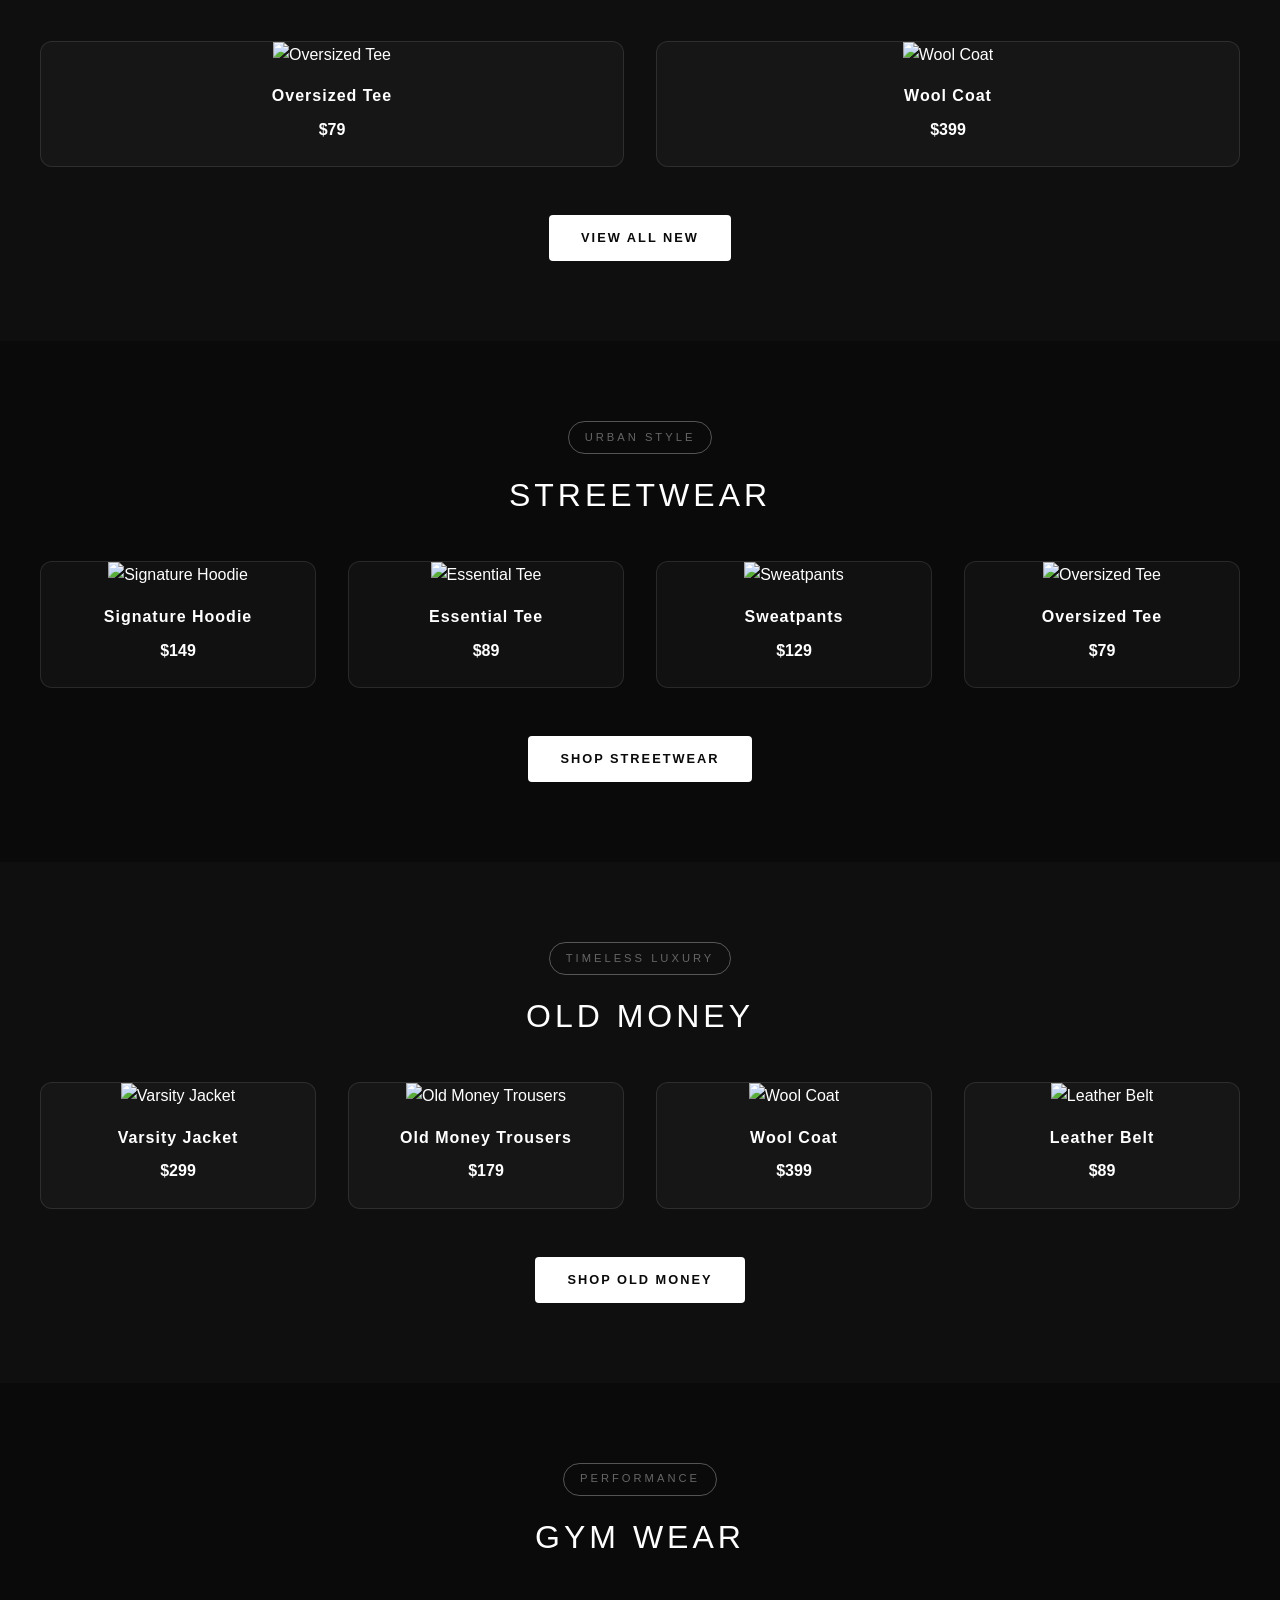
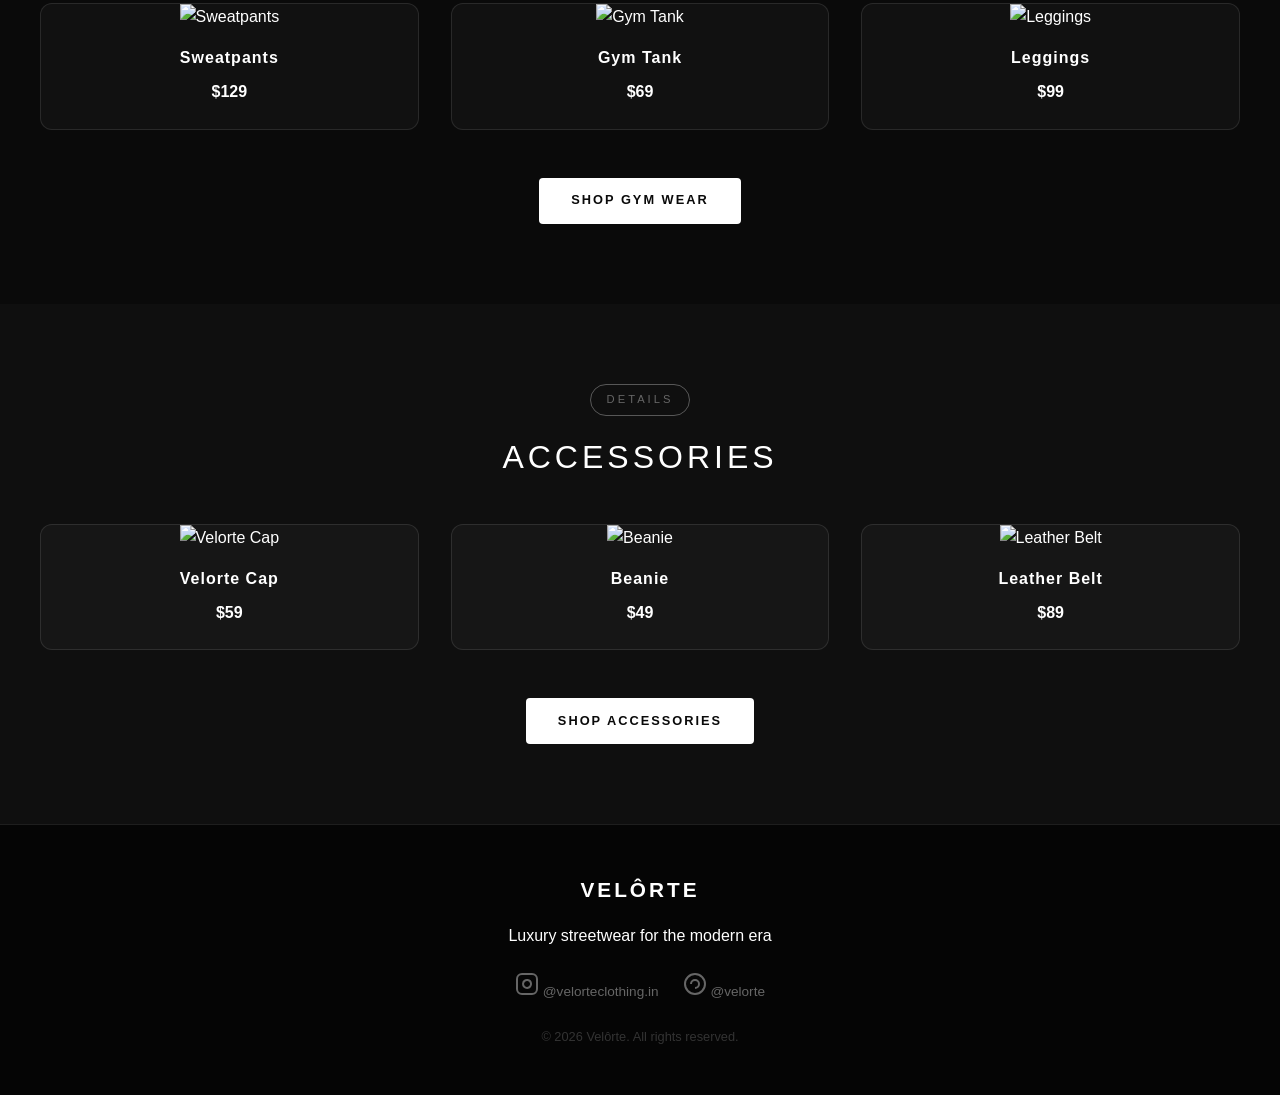
==== commit ecda9b1e: "Create index.html" ====
--- a/index.html
+++ b/index.html
@@ -1,11 +1,13 @@
-
 <!DOCTYPE html>
 <html lang="en">
 <head>
   <meta charset="UTF-8">
   <title>VELÔRTE | Luxury Streetwear</title>
   <meta name="viewport" content="width=device-width, initial-scale=1.0">
-  <link rel="stylesheet" href="style.css">
+  <meta http-equiv="Cache-Control" content="no-cache, no-store, must-revalidate">
+  <meta http-equiv="Pragma" content="no-cache">
+  <meta http-equiv="Expires" content="0">
+  <link rel="stylesheet" href="style.css?v=2">
 </head>
 <body>
 
@@ -32,12 +34,7 @@
         <label for="password">Password</label>
         <input type="password" id="password" placeholder="Enter your password" required>
         <button type="submit" class="btn-submit">Sign In</button>
-        <label class="remember-me"><input type="checkbox"> Remember me</label>
       </form>
-      <div class="modal-footer">
-        <a href="#" class="forgot-password">Forgot password?</a>
-        <p>Don't have an account? <a href="#" id="signup-link">Sign up</a></p>
-      </div>
     </div>
   </div>
 
@@ -52,121 +49,68 @@
         <span class="line3">STREET</span>
       </h1>
       <p class="hero-subtitle">Where Old World Craftsmanship Meets Modern Rebellion</p>
-      <div class="hero-stats">
-        <div class="stat">
-          <span class="stat-num">450</span>
-          <span class="stat-label">GSM Premium Cotton</span>
-        </div>
-        <div class="stat">
-          <span class="stat-num">100%</span>
-          <span class="stat-label">Italian Milled Fabrics</span>
-        </div>
-        <div class="stat">
-          <span class="stat-num">∞</span>
-          <span class="stat-label">Limited Drops</span>
-        </div>
-      </div>
-      <a href="#latest-drop" class="btn-hero">Shop Latest Drop</a>
+      <a href="#latest" class="btn-hero">Shop Latest Drop</a>
     </div>
-    <div class="hero-scroll">Scroll</div>
   </section>
 
-  <!-- LATEST DROP SECTION -->
-  <section id="latest-drop" class="collection-section">
+  <!-- LATEST DROP -->
+  <section id="latest" class="collection-section">
     <div class="section-header">
       <span class="section-tag">Just Arrived</span>
       <h2 class="section-title">Latest Drop</h2>
-      <p class="section-subtitle">Fresh releases, limited quantities</p>
     </div>
-    <div class="product-grid" id="latest-products">
-      <!-- Latest products loaded by JS -->
-    </div>
-    <a href="shop.html?category=latest" class="btn">View All Latest</a>
+    <div class="product-grid" id="latest-products"></div>
+    <a href="shop.html?filter=latest" class="btn">View All Latest</a>
   </section>
 
-  <!-- NEW COLLECTIONS SECTION -->
-  <section id="new-collections" class="collection-section alt-bg">
+  <!-- NEW COLLECTIONS -->
+  <section id="new" class="collection-section alt-bg">
     <div class="section-header">
       <span class="section-tag">New Season</span>
       <h2 class="section-title">New Collections</h2>
-      <p class="section-subtitle">Curated sets for the modern wardrobe</p>
     </div>
-    <div class="collection-grid" id="new-collections-grid">
-      <!-- Collection cards loaded by JS -->
-    </div>
+    <div class="product-grid" id="new-products"></div>
+    <a href="shop.html?filter=new" class="btn">View All New</a>
   </section>
 
-  <!-- STREETWEAR SECTION -->
+  <!-- STREETWEAR -->
   <section id="streetwear" class="collection-section">
     <div class="section-header">
-      <span class="section-tag">Urban Essentials</span>
+      <span class="section-tag">Urban Style</span>
       <h2 class="section-title">Streetwear</h2>
-      <p class="section-subtitle">Bold silhouettes for the city</p>
     </div>
-    <div class="product-grid" id="streetwear-products">
-      <!-- Streetwear products loaded by JS -->
-    </div>
-    <a href="shop.html?category=streetwear" class="btn">Shop Streetwear</a>
+    <div class="product-grid" id="streetwear-products"></div>
+    <a href="shop.html?filter=streetwear" class="btn">Shop Streetwear</a>
   </section>
 
-  <!-- OLD MONEY SECTION -->
-  <section id="old-money" class="collection-section alt-bg">
+  <!-- OLD MONEY -->
+  <section id="oldmoney" class="collection-section alt-bg">
     <div class="section-header">
       <span class="section-tag">Timeless Luxury</span>
       <h2 class="section-title">Old Money</h2>
-      <p class="section-subtitle">Classic elegance, modern edge</p>
     </div>
-    <div class="product-grid" id="oldmoney-products">
-      <!-- Old Money products loaded by JS -->
-    </div>
-    <a href="shop.html?category=oldmoney" class="btn">Shop Old Money</a>
+    <div class="product-grid" id="oldmoney-products"></div>
+    <a href="shop.html?filter=oldmoney" class="btn">Shop Old Money</a>
   </section>
 
-  <!-- GYM WEAR SECTION -->
-  <section id="gym-wear" class="collection-section">
+  <!-- GYM WEAR -->
+  <section id="gym" class="collection-section">
     <div class="section-header">
       <span class="section-tag">Performance</span>
       <h2 class="section-title">Gym Wear</h2>
-      <p class="section-subtitle">Train in luxury</p>
     </div>
-    <div class="product-grid" id="gym-products">
-      <!-- Gym wear products loaded by JS -->
-    </div>
-    <a href="shop.html?category=gym" class="btn">Shop Gym Wear</a>
+    <div class="product-grid" id="gym-products"></div>
+    <a href="shop.html?filter=gym" class="btn">Shop Gym Wear</a>
   </section>
 
-  <!-- ACCESSORIES SECTION -->
+  <!-- ACCESSORIES -->
   <section id="accessories" class="collection-section alt-bg">
     <div class="section-header">
-      <span class="section-tag">Finishing Touches</span>
+      <span class="section-tag">Details</span>
       <h2 class="section-title">Accessories</h2>
-      <p class="section-subtitle">Details that define the look</p>
     </div>
-    <div class="product-grid" id="accessories-products">
-      <!-- Accessories loaded by JS -->
-    </div>
-    <a href="shop.html?category=accessories" class="btn">Shop Accessories</a>
-  </section>
-
-  <!-- BRAND VALUES -->
-  <section class="values-section">
-    <div class="values-container">
-      <div class="value-item">
-        <span class="value-num">01</span>
-        <h3>Premium Materials</h3>
-        <p>Sourced from Italian and Japanese mills with centuries of craftsmanship heritage.</p>
-      </div>
-      <div class="value-item">
-        <span class="value-num">02</span>
-        <h3>Small Batch</h3>
-        <p>Every piece is produced in limited quantities. Once sold out, never restocked.</p>
-      </div>
-      <div class="value-item">
-        <span class="value-num">03</span>
-        <h3>Modern Silhouettes</h3>
-        <p>Designed for movement. From boardroom to street corner without missing a step.</p>
-      </div>
-    </div>
+    <div class="product-grid" id="accessories-products"></div>
+    <a href="shop.html?filter=accessories" class="btn">Shop Accessories</a>
   </section>
 
   <footer>
@@ -174,19 +118,17 @@
       <h3>VELÔRTE</h3>
       <p>Luxury streetwear for the modern era</p>
       <div class="social-links">
-        <a href="https://www.instagram.com/velorteclothing.in?igsh=MXNtbHY0OXU2MHV0OQ==" target="_blank" class="social-link instagram">
+        <a href="https://www.instagram.com/velorteclothing.in?igsh=MXNtbHY0OXU2MHV0OQ==" target="_blank" class="social-link">
           <svg width="24" height="24" viewBox="0 0 24 24" fill="none" stroke="currentColor" stroke-width="2">
             <rect x="2" y="2" width="20" height="20" rx="5" ry="5"></rect>
             <path d="M16 11.37A4 4 0 1 1 12.63 8 4 4 0 0 1 16 11.37z"></path>
-            <line x1="17.5" y1="6.5" x2="17.51" y2="6.5"></line>
           </svg>
           <span>@velorteclothing.in</span>
         </a>
-        <a href="https://pin.it/4Om5RYKiP" target="_blank" class="social-link pinterest">
+        <a href="https://pin.it/4Om5RYKiP" target="_blank" class="social-link">
           <svg width="24" height="24" viewBox="0 0 24 24" fill="none" stroke="currentColor" stroke-width="2">
             <circle cx="12" cy="12" r="10"></circle>
             <path d="M8 12c0-2.2 1.8-4 4-4s4 1.8 4 4-1.8 4-4 4"></path>
-            <path d="M12 16l-2 6"></path>
           </svg>
           <span>@velorte</span>
         </a>
@@ -195,84 +137,48 @@
     </div>
   </footer>
 
-  <script src="script.js"></script>
+  <script src="script.js?v=2"></script>
   <script>
-    // Product database with collection tags
-    const allProducts = {
-      1: { id: 1, name: "Signature Hoodie", price: "$149.00", category: "streetwear", collections: ["latest", "streetwear"], image: "https://via.placeholder.com/300x400/1a1a1a/ffffff?text=Signature+Hoodie" },
-      2: { id: 2, name: "Street Essential Tee", price: "$89.00", category: "streetwear", collections: ["streetwear"], image: "https://via.placeholder.com/300x400/2d2d2d/ffffff?text=Street+Essential+Tee" },
-      3: { id: 3, name: "Luxury Varsity Jacket", price: "$299.00", category: "oldmoney", collections: ["latest", "oldmoney"], image: "https://via.placeholder.com/300x400/1a1a1a/ffffff?text=Luxury+Varsity+Jacket" },
-      4: { id: 4, name: "Old Money Trousers", price: "$179.00", category: "oldmoney", collections: ["oldmoney"], image: "https://via.placeholder.com/300x400/2d2d2d/ffffff?text=Old+Money+Trousers" },
-      5: { id: 5, name: "Velorte Cap", price: "$59.00", category: "accessories", collections: ["accessories"], image: "https://via.placeholder.com/300x400/1a1a1a/ffffff?text=Velorte+Cap" },
-      6: { id: 6, name: "Essential Sweatpants", price: "$129.00", category: "gym", collections: ["gym", "streetwear"], image: "https://via.placeholder.com/300x400/2d2d2d/ffffff?text=Essential+Sweatpants" },
-      7: { id: 7, name: "Premium Beanie", price: "$49.00", category: "accessories", collections: ["accessories", "latest"], image: "https://via.placeholder.com/300x400/1a1a1a/ffffff?text=Premium+Beanie" },
-      8: { id: 8, name: "Oversized Tee", price: "$79.00", category: "streetwear", collections: ["streetwear", "new"], image: "https://via.placeholder.com/300x400/2d2d2d/ffffff?text=Oversized+Tee" },
-      9: { id: 9, name: "Performance Tank", price: "$69.00", category: "gym", collections: ["gym", "latest"], image: "https://via.placeholder.com/300x400/1a1a1a/ffffff?text=Performance+Tank" },
-      10: { id: 10, name: "Wool Overcoat", price: "$399.00", category: "oldmoney", collections: ["oldmoney", "new"], image: "https://via.placeholder.com/300x400/2d2d2d/ffffff?text=Wool+Overcoat" },
-      11: { id: 11, name: "Leather Belt", price: "$89.00", category: "accessories", collections: ["accessories", "oldmoney"], image: "https://via.placeholder.com/300x400/1a1a1a/ffffff?text=Leather+Belt" },
-      12: { id: 12, name: "Compression Leggings", price: "$99.00", category: "gym", collections: ["gym"], image: "https://via.placeholder.com/300x400/2d2d2d/ffffff?text=Compression+Leggings" }
-    };
+    // Simple product data
+    const products = [
+      {id: 1, name: "Signature Hoodie", price: "$149", image: "https://via.placeholder.com/300x400/1a1a1a/fff?text=Hoodie", tags: ["latest", "streetwear"]},
+      {id: 2, name: "Varsity Jacket", price: "$299", image: "https://via.placeholder.com/300x400/2d2d2d/fff?text=Jacket", tags: ["latest", "oldmoney"]},
+      {id: 3, name: "Essential Tee", price: "$89", image: "https://via.placeholder.com/300x400/1a1a1a/fff?text=Tee", tags: ["streetwear"]},
+      {id: 4, name: "Old Money Trousers", price: "$179", image: "https://via.placeholder.com/300x400/2d2d2d/fff?text=Trousers", tags: ["oldmoney"]},
+      {id: 5, name: "Velorte Cap", price: "$59", image: "https://via.placeholder.com/300x400/1a1a1a/fff?text=Cap", tags: ["accessories"]},
+      {id: 6, name: "Sweatpants", price: "$129", image: "https://via.placeholder.com/300x400/2d2d2d/fff?text=Sweatpants", tags: ["gym", "streetwear"]},
+      {id: 7, name: "Beanie", price: "$49", image: "https://via.placeholder.com/300x400/1a1a1a/fff?text=Beanie", tags: ["accessories", "latest"]},
+      {id: 8, name: "Oversized Tee", price: "$79", image: "https://via.placeholder.com/300x400/2d2d2d/fff?text=Oversized", tags: ["streetwear", "new"]},
+      {id: 9, name: "Gym Tank", price: "$69", image: "https://via.placeholder.com/300x400/1a1a1a/fff?text=Tank", tags: ["gym", "latest"]},
+      {id: 10, name: "Wool Coat", price: "$399", image: "https://via.placeholder.com/300x400/2d2d2d/fff?text=Coat", tags: ["oldmoney", "new"]},
+      {id: 11, name: "Leather Belt", price: "$89", image: "https://via.placeholder.com/300x400/1a1a1a/fff?text=Belt", tags: ["accessories", "oldmoney"]},
+      {id: 12, name: "Leggings", price: "$99", image: "https://via.placeholder.com/300x400/2d2d2d/fff?text=Leggings", tags: ["gym"]}
+    ];
 
-    // Helper to create product card HTML
-    function createProductCard(product) {
-      return `
-        <div class="product-card">
-          <a href="product-detail.html?id=${product.id}" class="product-link">
-            <img src="${product.image}" alt="${product.name}">
-            <h3>${product.name}</h3>
-            <p class="price">${product.price}</p>
-          </a>
-        </div>
-      `;
-    }
-
-    // Load products by collection
-    function loadProductsByCollection(collectionName, containerId, limit = 4) {
+    function showProducts(tag, containerId, limit) {
       const container = document.getElementById(containerId);
       if (!container) return;
       
-      const filtered = Object.values(allProducts).filter(p => 
-        p.collections.includes(collectionName)
-      ).slice(0, limit);
+      const filtered = products.filter(p => p.tags.includes(tag)).slice(0, limit);
       
-      container.innerHTML = filtered.map(createProductCard).join('');
+      container.innerHTML = filtered.map(p => `
+        <div class="product-card">
+          <a href="product-detail.html?id=${p.id}" class="product-link">
+            <img src="${p.image}" alt="${p.name}">
+            <h3>${p.name}</h3>
+            <p class="price">${p.price}</p>
+          </a>
+        </div>
+      `).join('');
     }
 
-    // Load Latest Drop (products with "latest" tag, max 4)
-    loadProductsByCollection('latest', 'latest-products', 4);
-
-    // Load New Collections (products with "new" tag)
-    loadProductsByCollection('new', 'new-collections-grid', 3);
-
-    // Load Streetwear
-    loadProductsByCollection('streetwear', 'streetwear-products', 4);
-
-    // Load Old Money
-    loadProductsByCollection('oldmoney', 'oldmoney-products', 4);
-
-    // Load Gym Wear
-    loadProductsByCollection('gym', 'gym-products', 4);
-
-    // Load Accessories
-    loadProductsByCollection('accessories', 'accessories-products', 4);
-
-    // New Collections special layout
-    const newCollectionsContainer = document.getElementById('new-collections-grid');
-    if (newCollectionsContainer) {
-      const newProducts = Object.values(allProducts).filter(p => p.collections.includes('new')).slice(0, 3);
-      newCollectionsContainer.innerHTML = newProducts.map((p, i) => `
-        <a href="product-detail.html?id=${p.id}" class="collection-card ${i === 0 ? 'large' : ''}">
-          <div class="collection-image" style="background: linear-gradient(135deg, #${i % 2 === 0 ? '1a1a1a' : '2d2d2d'} 0%, #${i % 2 === 0 ? '2d2d2d' : '1a1a1a'} 100%);">
-            <img src="${p.image}" alt="${p.name}" style="width: 100%; height: 100%; object-fit: cover; opacity: 0.8;">
-          </div>
-          <div class="collection-info">
-            <h3>${p.name}</h3>
-            <p>${p.price}</p>
-            <span class="collection-tag">New Arrival</span>
-          </div>
-        </a>
-      `).join('');
-    }
+    // Load all sections
+    showProducts("latest", "latest-products", 4);
+    showProducts("new", "new-products", 4);
+    showProducts("streetwear", "streetwear-products", 4);
+    showProducts("oldmoney", "oldmoney-products", 4);
+    showProducts("gym", "gym-products", 4);
+    showProducts("accessories", "accessories-products", 4);
   </script>
 </body>
 </html>
--- a/style.css
+++ b/style.css
@@ -11,12 +11,12 @@
   line-height: 1.6;
 }
 
-/* NAVBAR */
+/* NAV */
 header {
   position: fixed;
   top: 0;
   width: 100%;
-  background: rgba(10, 10, 10, 0.95);
+  background: rgba(10, 10, 10, 0.98);
   backdrop-filter: blur(10px);
   z-index: 100;
   border-bottom: 1px solid rgba(255, 255, 255, 0.1);
@@ -25,22 +25,21 @@
 nav {
   max-width: 1200px;
   margin: 0 auto;
-  padding: 1.5rem 2rem;
+  padding: 1.2rem 2rem;
   display: flex;
   justify-content: space-between;
   align-items: center;
 }
 
 nav h1 {
-  font-size: 1.5rem;
+  font-size: 1.4rem;
   letter-spacing: 4px;
-  font-weight: 700;
 }
 
 nav ul {
   display: flex;
   list-style: none;
-  gap: 2rem;
+  gap: 1.5rem;
   align-items: center;
 }
 
@@ -48,29 +47,17 @@
   color: #fff;
   text-decoration: none;
   text-transform: uppercase;
-  font-size: 0.85rem;
+  font-size: 0.8rem;
   letter-spacing: 1px;
-  transition: opacity 0.3s;
-}
-
-nav a:hover {
-  opacity: 0.7;
 }
 
 .signin-link {
   border: 1px solid rgba(255, 255, 255, 0.3);
-  padding: 0.5rem 1rem;
+  padding: 0.4rem 0.8rem;
   border-radius: 4px;
-  transition: all 0.3s;
-}
-
-.signin-link:hover {
-  background: #fff;
-  color: #1a1a1a;
-  opacity: 1;
-}
-
-/* NEW HERO SECTION - Full bleed immersive design */
+}
+
+/* HERO */
 .hero-new {
   min-height: 100vh;
   display: flex;
@@ -79,8 +66,8 @@
   align-items: center;
   text-align: center;
   position: relative;
-  overflow: hidden;
   background: linear-gradient(135deg, #0a0a0a 0%, #1a1a1a 50%, #0f0f0f 100%);
+  padding-top: 80px;
 }
 
 .hero-bg {
@@ -90,8 +77,8 @@
   width: 100%;
   height: 100%;
   background: 
-    radial-gradient(circle at 20% 80%, rgba(120, 119, 198, 0.15) 0%, transparent 50%),
-    radial-gradient(circle at 80% 20%, rgba(255, 255, 255, 0.03) 0%, transparent 50%);
+    radial-gradient(circle at 20% 80%, rgba(120, 119, 198, 0.1) 0%, transparent 50%),
+    radial-gradient(circle at 80% 20%, rgba(255, 255, 255, 0.05) 0%, transparent 50%);
   pointer-events: none;
 }
 
@@ -99,7 +86,6 @@
   position: relative;
   z-index: 2;
   padding: 2rem;
-  max-width: 900px;
 }
 
 .hero-badge {
@@ -110,260 +96,107 @@
   font-size: 0.75rem;
   letter-spacing: 3px;
   text-transform: uppercase;
+  color: #888;
   margin-bottom: 2rem;
-  color: #aaa;
 }
 
 .hero-title {
-  font-size: 5rem;
+  font-size: 4rem;
   font-weight: 300;
-  letter-spacing: 15px;
+  letter-spacing: 12px;
   line-height: 1.1;
   margin-bottom: 1.5rem;
   text-transform: uppercase;
 }
 
-.hero-title .line1,
-.hero-title .line2,
-.hero-title .line3 {
+.hero-title .line1, .hero-title .line2, .hero-title .line3 {
   display: block;
 }
 
 .hero-title .line2 {
   font-weight: 700;
-  background: linear-gradient(135deg, #fff 0%, #888 100%);
+  background: linear-gradient(135deg, #fff 0%, #666 100%);
   -webkit-background-clip: text;
   -webkit-text-fill-color: transparent;
-  background-clip: text;
 }
 
 .hero-subtitle {
-  font-size: 1.3rem;
-  color: #666;
-  letter-spacing: 4px;
-  margin-bottom: 3rem;
-  font-style: italic;
-}
-
-.hero-stats {
-  display: flex;
-  justify-content: center;
-  gap: 4rem;
-  margin-bottom: 3rem;
-  flex-wrap: wrap;
-}
-
-.stat {
-  text-align: center;
-}
-
-.stat-num {
-  display: block;
-  font-size: 2.5rem;
-  font-weight: 700;
-  letter-spacing: 2px;
-  margin-bottom: 0.5rem;
-}
-
-.stat-label {
-  font-size: 0.75rem;
-  color: #666;
-  letter-spacing: 2px;
-  text-transform: uppercase;
+  font-size: 1.1rem;
+  color: #555;
+  letter-spacing: 3px;
+  margin-bottom: 2rem;
 }
 
 .btn-hero {
   display: inline-block;
-  padding: 1.2rem 3rem;
-  background: transparent;
+  padding: 1rem 2.5rem;
+  border: 2px solid #fff;
   color: #fff;
   text-decoration: none;
   text-transform: uppercase;
   letter-spacing: 3px;
-  font-size: 0.9rem;
-  border: 2px solid #fff;
-  border-radius: 4px;
+  font-size: 0.85rem;
   transition: all 0.3s;
-  position: relative;
-  overflow: hidden;
 }
 
 .btn-hero:hover {
   background: #fff;
   color: #0a0a0a;
-  transform: translateY(-3px);
-  box-shadow: 0 20px 40px rgba(255, 255, 255, 0.1);
-}
-
-.hero-scroll {
-  position: absolute;
-  bottom: 2rem;
-  left: 50%;
-  transform: translateX(-50%);
+}
+
+/* SECTIONS */
+.collection-section {
+  padding: 5rem 2rem;
+  text-align: center;
+}
+
+.collection-section.alt-bg {
+  background: rgba(255, 255, 255, 0.02);
+}
+
+.section-header {
+  margin-bottom: 2.5rem;
+}
+
+.section-tag {
+  display: inline-block;
+  padding: 0.4rem 1rem;
+  border: 1px solid rgba(255, 255, 255, 0.3);
+  border-radius: 50px;
   font-size: 0.7rem;
   letter-spacing: 3px;
   text-transform: uppercase;
-  color: #444;
-  animation: bounce 2s infinite;
-}
-
-@keyframes bounce {
-  0%, 20%, 50%, 80%, 100% { transform: translateX(-50%) translateY(0); }
-  40% { transform: translateX(-50%) translateY(-10px); }
-  60% { transform: translateX(-50%) translateY(-5px); }
-}
-
-/* CATEGORIES SECTION */
-.categories-section {
-  padding: 6rem 2rem;
-  background: #0f0f0f;
+  color: #666;
+  margin-bottom: 1rem;
 }
 
 .section-title {
-  text-align: center;
   font-size: 2rem;
   letter-spacing: 4px;
-  margin-bottom: 3rem;
+  margin-bottom: 0.5rem;
   font-weight: 300;
   text-transform: uppercase;
 }
 
-.categories-grid {
-  display: grid;
-  grid-template-columns: repeat(4, 1fr);
-  gap: 1.5rem;
-  max-width: 1200px;
-  margin: 0 auto;
-}
-
-.category-card {
-  background: rgba(255, 255, 255, 0.03);
-  border-radius: 12px;
-  overflow: hidden;
-  transition: all 0.3s;
-  border: 1px solid rgba(255, 255, 255, 0.1);
-  text-decoration: none;
-  color: inherit;
-}
-
-.category-card:hover {
-  transform: translateY(-8px);
-  border-color: rgba(255, 255, 255, 0.3);
-  box-shadow: 0 20px 40px rgba(0, 0, 0, 0.5);
-}
-
-.category-card.large {
-  grid-column: span 2;
-  grid-row: span 2;
-}
-
-.category-image {
-  height: 200px;
-  display: flex;
-  align-items: center;
-  justify-content: center;
-  font-size: 3rem;
-}
-
-.category-card.large .category-image {
-  height: 300px;
-  font-size: 5rem;
-}
-
-.category-info {
-  padding: 1.5rem;
-}
-
-.category-info h3 {
-  font-size: 1.2rem;
-  letter-spacing: 2px;
-  margin-bottom: 0.5rem;
-}
-
-.category-info p {
-  color: #666;
-  font-size: 0.9rem;
-  margin-bottom: 0.5rem;
-}
-
-.category-count {
-  font-size: 0.75rem;
-  color: #444;
-  text-transform: uppercase;
-  letter-spacing: 1px;
-}
-
-/* VALUES SECTION */
-.values-section {
-  padding: 6rem 2rem;
-  background: linear-gradient(135deg, #0f0f0f 0%, #1a1a1a 100%);
-}
-
-.values-container {
-  max-width: 1000px;
-  margin: 0 auto;
-  display: grid;
-  grid-template-columns: repeat(3, 1fr);
-  gap: 3rem;
-}
-
-.value-item {
-  text-align: center;
-  padding: 2rem;
-}
-
-.value-num {
-  display: block;
-  font-size: 3rem;
-  font-weight: 700;
-  color: rgba(255, 255, 255, 0.1);
-  margin-bottom: 1rem;
-}
-
-.value-item h3 {
-  font-size: 1.2rem;
-  letter-spacing: 2px;
-  margin-bottom: 1rem;
-}
-
-.value-item p {
-  color: #666;
-  line-height: 1.8;
-  font-size: 0.95rem;
-}
-
-/* COLLECTION */
-#collection {
-  padding: 6rem 2rem;
-  text-align: center;
-}
-
-#collection h2 {
-  font-size: 2rem;
-  letter-spacing: 4px;
-  margin-bottom: 3rem;
-  font-weight: 300;
-}
-
+/* PRODUCTS */
 .product-grid {
   display: grid;
   grid-template-columns: repeat(auto-fit, minmax(250px, 1fr));
   gap: 2rem;
   max-width: 1200px;
-  margin: 0 auto 3rem;
+  margin: 0 auto 2rem;
 }
 
 .product-card {
   background: rgba(255, 255, 255, 0.03);
   border-radius: 12px;
   overflow: hidden;
-  transition: transform 0.3s, box-shadow 0.3s;
+  transition: transform 0.3s;
   border: 1px solid rgba(255, 255, 255, 0.1);
 }
 
 .product-card:hover {
   transform: translateY(-8px);
-  box-shadow: 0 20px 40px rgba(0, 0, 0, 0.4);
 }
 
 .product-link {
@@ -376,16 +209,11 @@
   width: 100%;
   height: 300px;
   object-fit: cover;
-  transition: transform 0.3s;
-}
-
-.product-card:hover img {
-  transform: scale(1.05);
 }
 
 .product-card h3 {
   padding: 1rem 1rem 0.5rem;
-  font-size: 1.1rem;
+  font-size: 1rem;
   letter-spacing: 1px;
 }
 
@@ -393,65 +221,54 @@
   padding: 0 1rem 1.5rem;
   color: #fff;
   font-weight: 600;
-  font-size: 1.2rem;
 }
 
 .btn {
   display: inline-block;
-  padding: 1rem 2.5rem;
+  padding: 0.8rem 2rem;
   background: #fff;
   color: #0a0a0a;
   text-decoration: none;
   text-transform: uppercase;
   letter-spacing: 2px;
-  font-size: 0.9rem;
+  font-size: 0.8rem;
   font-weight: 600;
   border-radius: 4px;
-  transition: all 0.3s;
-}
-
-.btn:hover {
-  transform: translateY(-3px);
-  box-shadow: 0 10px 30px rgba(255, 255, 255, 0.2);
+  margin-top: 1rem;
 }
 
 /* SHOP PAGE */
 .shop-header {
-  padding-top: 120px;
-  text-align: center;
-  margin-bottom: 3rem;
+  padding-top: 100px;
+  text-align: center;
+  margin-bottom: 2rem;
 }
 
 .shop-header h2 {
-  font-size: 2.5rem;
+  font-size: 2rem;
   letter-spacing: 4px;
-  margin-bottom: 1rem;
-}
-
-.shop-header p {
-  color: #666;
 }
 
 .shop-filters {
   display: flex;
   justify-content: center;
-  gap: 1rem;
-  margin-bottom: 3rem;
+  gap: 0.5rem;
+  margin-bottom: 2rem;
   flex-wrap: wrap;
-  padding: 0 2rem;
+  padding: 0 1rem;
 }
 
 .filter-btn {
-  padding: 0.75rem 1.5rem;
+  padding: 0.6rem 1.2rem;
   background: transparent;
   border: 1px solid rgba(255, 255, 255, 0.3);
   color: #fff;
   cursor: pointer;
   border-radius: 25px;
+  font-size: 0.75rem;
+  text-transform: uppercase;
+  letter-spacing: 1px;
   transition: all 0.3s;
-  text-transform: uppercase;
-  font-size: 0.8rem;
-  letter-spacing: 1px;
 }
 
 .filter-btn:hover, .filter-btn.active {
@@ -471,189 +288,8 @@
 
 .no-results {
   text-align: center;
-  padding: 4rem 2rem;
-}
-
-.no-results p {
+  padding: 3rem;
   color: #666;
-  margin-bottom: 2rem;
-}
-
-/* ABOUT PAGE */
-.about-hero {
-  padding-top: 120px;
-  text-align: center;
-  padding-bottom: 4rem;
-}
-
-.about-hero h2 {
-  font-size: 3rem;
-  letter-spacing: 6px;
-  margin-bottom: 1rem;
-}
-
-.about-hero p {
-  color: #666;
-  font-size: 1.2rem;
-}
-
-.about-content {
-  max-width: 800px;
-  margin: 0 auto;
-  padding: 0 2rem 4rem;
-}
-
-.founding-badge {
-  display: inline-block;
-  padding: 0.5rem 1.5rem;
-  border: 1px solid rgba(255, 255, 255, 0.3);
-  border-radius: 50px;
-  font-size: 0.75rem;
-  letter-spacing: 3px;
-  text-transform: uppercase;
-  margin-bottom: 2rem;
-  color: #aaa;
-}
-
-.about-content h3 {
-  font-size: 1.5rem;
-  margin: 2rem 0 1rem;
-  letter-spacing: 2px;
-}
-
-.about-content p {
-  color: #888;
-  line-height: 1.8;
-  margin-bottom: 1.5rem;
-}
-
-.values-grid {
-  display: grid;
-  grid-template-columns: repeat(auto-fit, minmax(200px, 1fr));
-  gap: 2rem;
-  margin: 3rem 0;
-}
-
-.value-card {
-  text-align: center;
-  padding: 2rem;
-  background: rgba(255, 255, 255, 0.03);
-  border-radius: 12px;
-  border: 1px solid rgba(255, 255, 255, 0.1);
-}
-
-.value-card h4 {
-  font-size: 1.2rem;
-  margin-bottom: 0.5rem;
-  letter-spacing: 1px;
-}
-
-.value-card p {
-  color: #666;
-  font-size: 0.9rem;
-}
-
-/* CONTACT PAGE */
-.contact-hero {
-  padding-top: 120px;
-  text-align: center;
-  padding-bottom: 3rem;
-}
-
-.contact-hero h2 {
-  font-size: 3rem;
-  letter-spacing: 6px;
-  margin-bottom: 1rem;
-}
-
-.contact-hero p {
-  color: #666;
-}
-
-.contact-container {
-  max-width: 1000px;
-  margin: 0 auto;
-  padding: 0 2rem 4rem;
-  display: grid;
-  grid-template-columns: 1fr 1fr;
-  gap: 4rem;
-}
-
-.contact-info h3 {
-  font-size: 1.3rem;
-  margin-bottom: 1.5rem;
-  letter-spacing: 2px;
-}
-
-.contact-info p {
-  color: #888;
-  margin-bottom: 2rem;
-  line-height: 1.8;
-}
-
-.contact-detail {
-  margin-bottom: 1.5rem;
-}
-
-.contact-detail strong {
-  display: block;
-  color: #fff;
-  margin-bottom: 0.5rem;
-  text-transform: uppercase;
-  font-size: 0.85rem;
-  letter-spacing: 1px;
-}
-
-.contact-detail span {
-  color: #666;
-}
-
-.contact-form {
-  background: rgba(255, 255, 255, 0.03);
-  padding: 2.5rem;
-  border-radius: 12px;
-  border: 1px solid rgba(255, 255, 255, 0.1);
-}
-
-.contact-form h3 {
-  margin-bottom: 1.5rem;
-  font-size: 1.3rem;
-  letter-spacing: 2px;
-}
-
-.form-group {
-  margin-bottom: 1.5rem;
-}
-
-.form-group label {
-  display: block;
-  margin-bottom: 0.5rem;
-  color: #888;
-  text-transform: uppercase;
-  font-size: 0.8rem;
-  letter-spacing: 1px;
-}
-
-.form-group input,
-.form-group textarea {
-  width: 100%;
-  padding: 12px 16px;
-  background: rgba(255, 255, 255, 0.05);
-  border: 1px solid rgba(255, 255, 255, 0.2);
-  border-radius: 6px;
-  color: #fff;
-  font-size: 1rem;
-}
-
-.form-group input:focus,
-.form-group textarea:focus {
-  outline: none;
-  border-color: #fff;
-}
-
-.form-group textarea {
-  min-height: 120px;
-  resize: vertical;
 }
 
 /* FOOTER */
@@ -664,50 +300,36 @@
 }
 
 .footer-content {
-  max-width: 800px;
-  margin: 0 auto;
   text-align: center;
 }
 
 .footer-content h3 {
-  font-size: 1.5rem;
+  font-size: 1.3rem;
   letter-spacing: 3px;
-  margin-bottom: 0.5rem;
-}
-
-.footer-content > p {
-  color: #444;
-  margin-bottom: 2rem;
+  margin-bottom: 1rem;
 }
 
 .social-links {
   display: flex;
   justify-content: center;
-  gap: 2rem;
-  margin-bottom: 2rem;
+  gap: 1.5rem;
+  margin: 1.5rem 0;
 }
 
 .social-link {
-  display: flex;
-  align-items: center;
-  gap: 0.5rem;
   color: #666;
   text-decoration: none;
-  padding: 0.75rem 1.25rem;
-  border-radius: 50px;
-  border: 1px solid rgba(255, 255, 255, 0.2);
-  transition: all 0.3s;
+  font-size: 0.85rem;
+  transition: color 0.3s;
 }
 
 .social-link:hover {
   color: #fff;
-  border-color: #fff;
-  transform: translateY(-3px);
 }
 
 .copyright {
   color: #333;
-  font-size: 0.85rem;
+  font-size: 0.8rem;
 }
 
 /* MODAL */
@@ -719,8 +341,7 @@
   top: 0;
   width: 100%;
   height: 100%;
-  background-color: rgba(0, 0, 0, 0.9);
-  backdrop-filter: blur(10px);
+  background: rgba(0, 0, 0, 0.9);
   align-items: center;
   justify-content: center;
 }
@@ -730,39 +351,28 @@
 }
 
 .modal-content {
-  background: linear-gradient(135deg, #1a1a1a 0%, #2d2d2d 100%);
-  padding: 2.5rem;
+  background: #1a1a1a;
+  padding: 2rem;
   border-radius: 12px;
   width: 90%;
-  max-width: 400px;
+  max-width: 380px;
   position: relative;
   border: 1px solid rgba(255, 255, 255, 0.1);
-  animation: modalSlideIn 0.3s ease-out;
-}
-
-@keyframes modalSlideIn {
-  from { opacity: 0; transform: translateY(-50px) scale(0.95); }
-  to { opacity: 1; transform: translateY(0) scale(1); }
 }
 
 .close-btn {
   position: absolute;
   top: 15px;
   right: 20px;
-  font-size: 28px;
+  font-size: 24px;
   color: #666;
   cursor: pointer;
-  transition: color 0.3s;
-}
-
-.close-btn:hover {
-  color: #fff;
 }
 
 .modal-content h2 {
   margin-bottom: 1.5rem;
   text-align: center;
-  font-size: 1.8rem;
+  font-size: 1.5rem;
   letter-spacing: 2px;
 }
 
@@ -773,86 +383,31 @@
 }
 
 .modal-content label {
-  font-size: 0.9rem;
-  text-transform: uppercase;
+  font-size: 0.8rem;
+  text-transform: uppercase;
+  color: #888;
   letter-spacing: 1px;
-  color: #888;
 }
 
 .modal-content input {
-  padding: 12px 16px;
+  padding: 12px;
+  background: rgba(255, 255, 255, 0.05);
   border: 1px solid rgba(255, 255, 255, 0.2);
   border-radius: 6px;
-  background: rgba(255, 255, 255, 0.05);
-  color: #fff;
-  font-size: 1rem;
-  transition: border-color 0.3s;
-}
-
-.modal-content input:focus {
-  outline: none;
-  border-color: #fff;
+  color: #fff;
 }
 
 .btn-submit {
   background: #fff;
   color: #0a0a0a;
-  padding: 14px;
+  padding: 12px;
   border: none;
   border-radius: 6px;
-  font-size: 1rem;
   font-weight: 600;
+  text-transform: uppercase;
+  letter-spacing: 1px;
   cursor: pointer;
-  text-transform: uppercase;
-  letter-spacing: 1px;
   margin-top: 0.5rem;
-  transition: all 0.3s;
-}
-
-.btn-submit:hover {
-  background: #ddd;
-  transform: translateY(-2px);
-}
-
-.remember-me {
-  display: flex;
-  align-items: center;
-  gap: 0.5rem;
-  font-size: 0.85rem !important;
-  text-transform: none !important;
-  cursor: pointer;
-  color: #666 !important;
-}
-
-.remember-me input {
-  width: auto;
-}
-
-.modal-footer {
-  margin-top: 1.5rem;
-  text-align: center;
-  font-size: 0.9rem;
-}
-
-.forgot-password {
-  color: #666;
-  text-decoration: none;
-  display: block;
-  margin-bottom: 0.5rem;
-}
-
-.forgot-password:hover {
-  color: #fff;
-}
-
-.modal-footer p {
-  color: #444;
-}
-
-.modal-footer a {
-  color: #fff;
-  text-decoration: none;
-  font-weight: 600;
 }
 
 /* RESPONSIVE */
@@ -863,39 +418,26 @@
   }
   
   nav ul {
-    gap: 1rem;
     flex-wrap: wrap;
     justify-content: center;
+    gap: 1rem;
   }
   
   .hero-title {
     font-size: 2.5rem;
-    letter-spacing: 8px;
+    letter-spacing: 6px;
   }
   
-  .hero-stats {
-    gap: 2rem;
+  .product-grid, .shop-grid {
+    grid-template-columns: 1fr;
   }
   
-  .categories-grid {
-    grid-template-columns: 1fr;
+  .shop-filters {
+    gap: 0.5rem;
   }
   
-  .category-card.large {
-    grid-column: span 1;
-    grid-row: span 1;
-  }
-  
-  .values-container {
-    grid-template-columns: 1fr;
-  }
-  
-  .contact-container {
-    grid-template-columns: 1fr;
-  }
-  
-  .product-grid,
-  .shop-grid {
-    grid-template-columns: 1fr;
-  }
-}
+  .filter-btn {
+    padding: 0.5rem 1rem;
+    font-size: 0.7rem;
+  }
+}
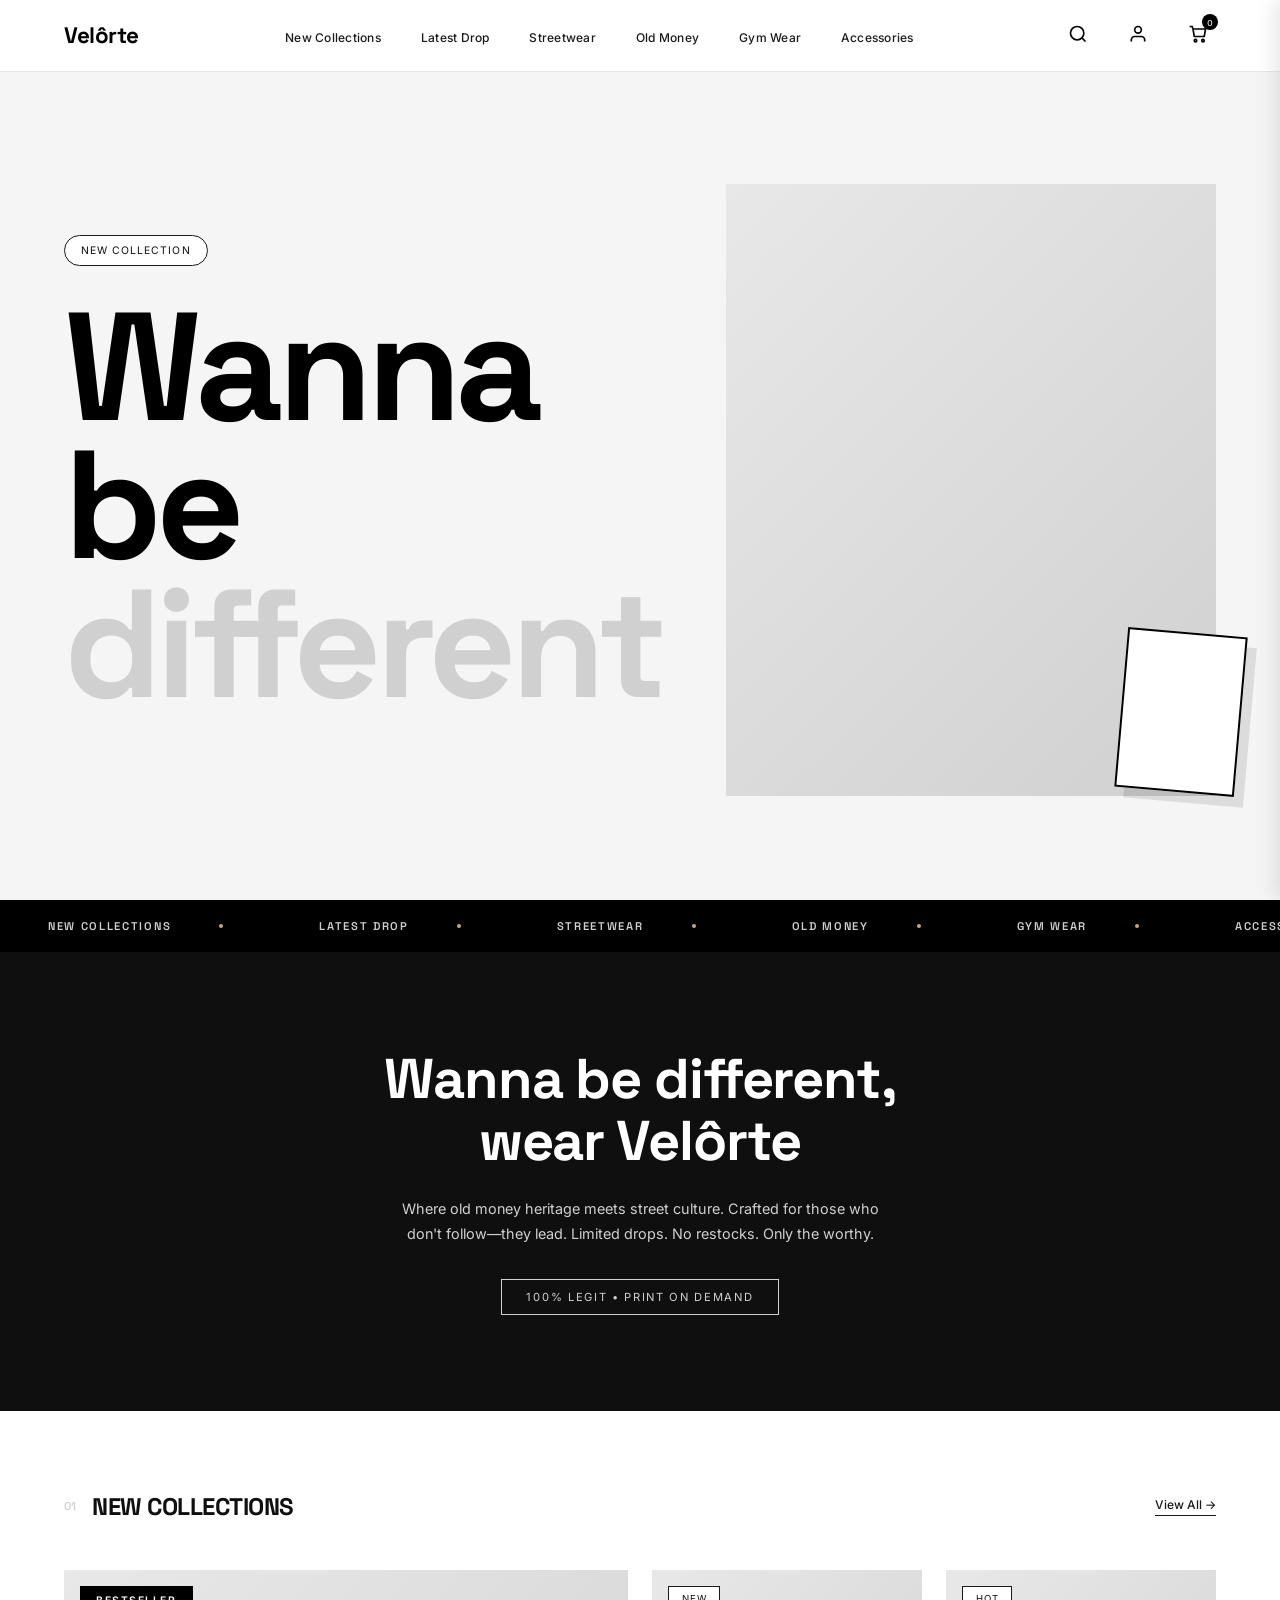
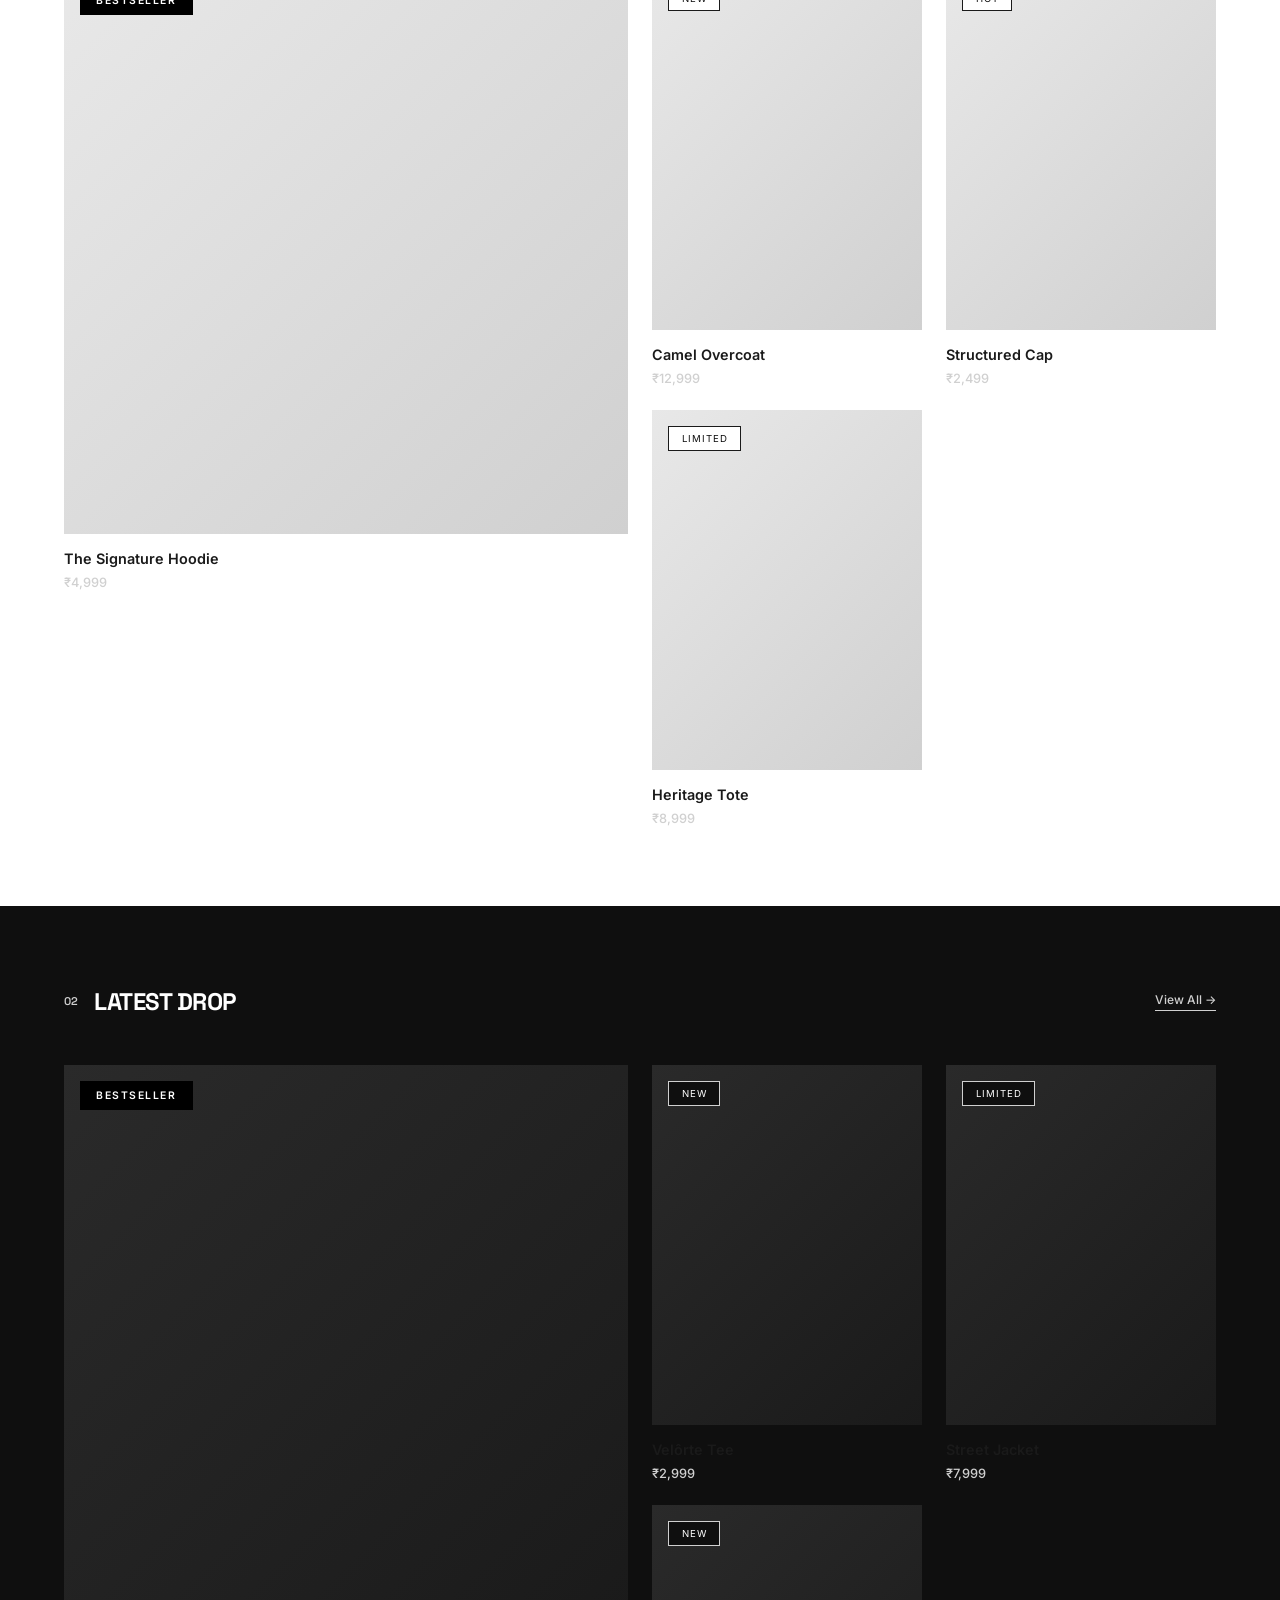
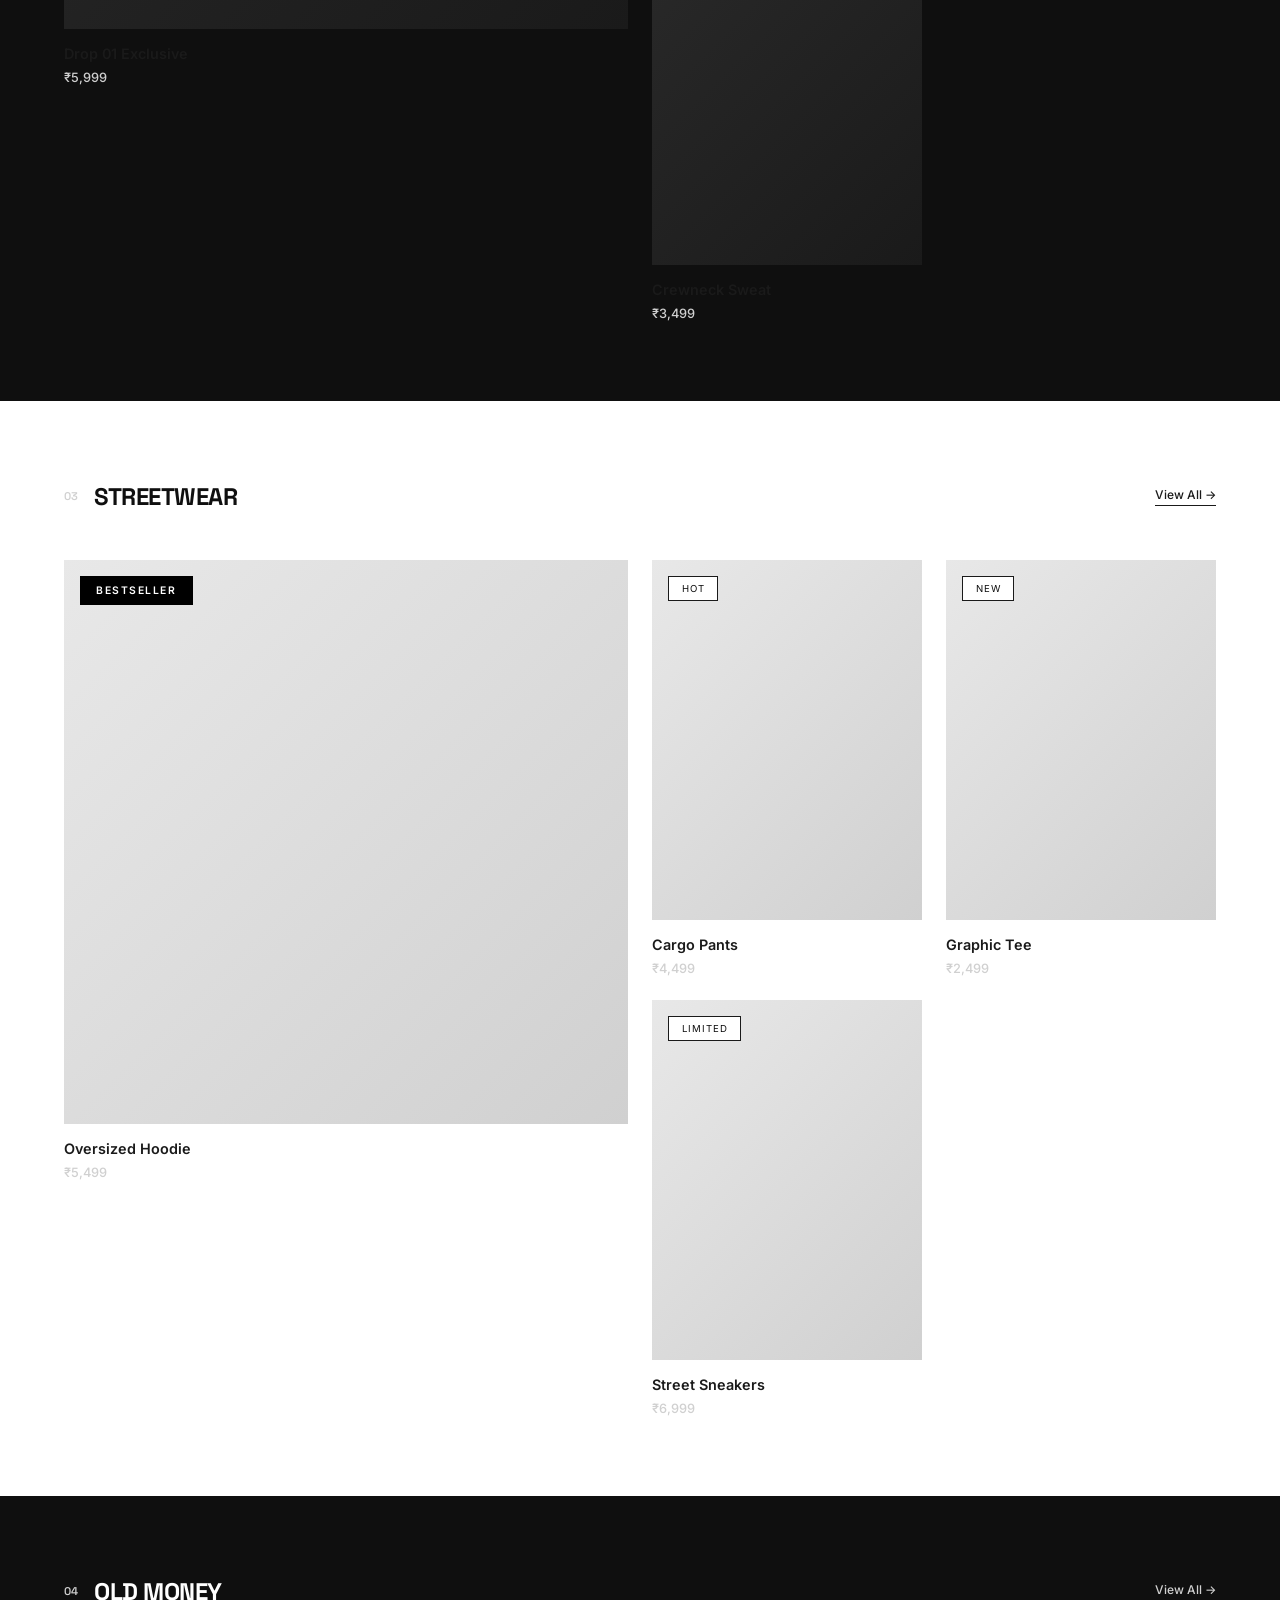
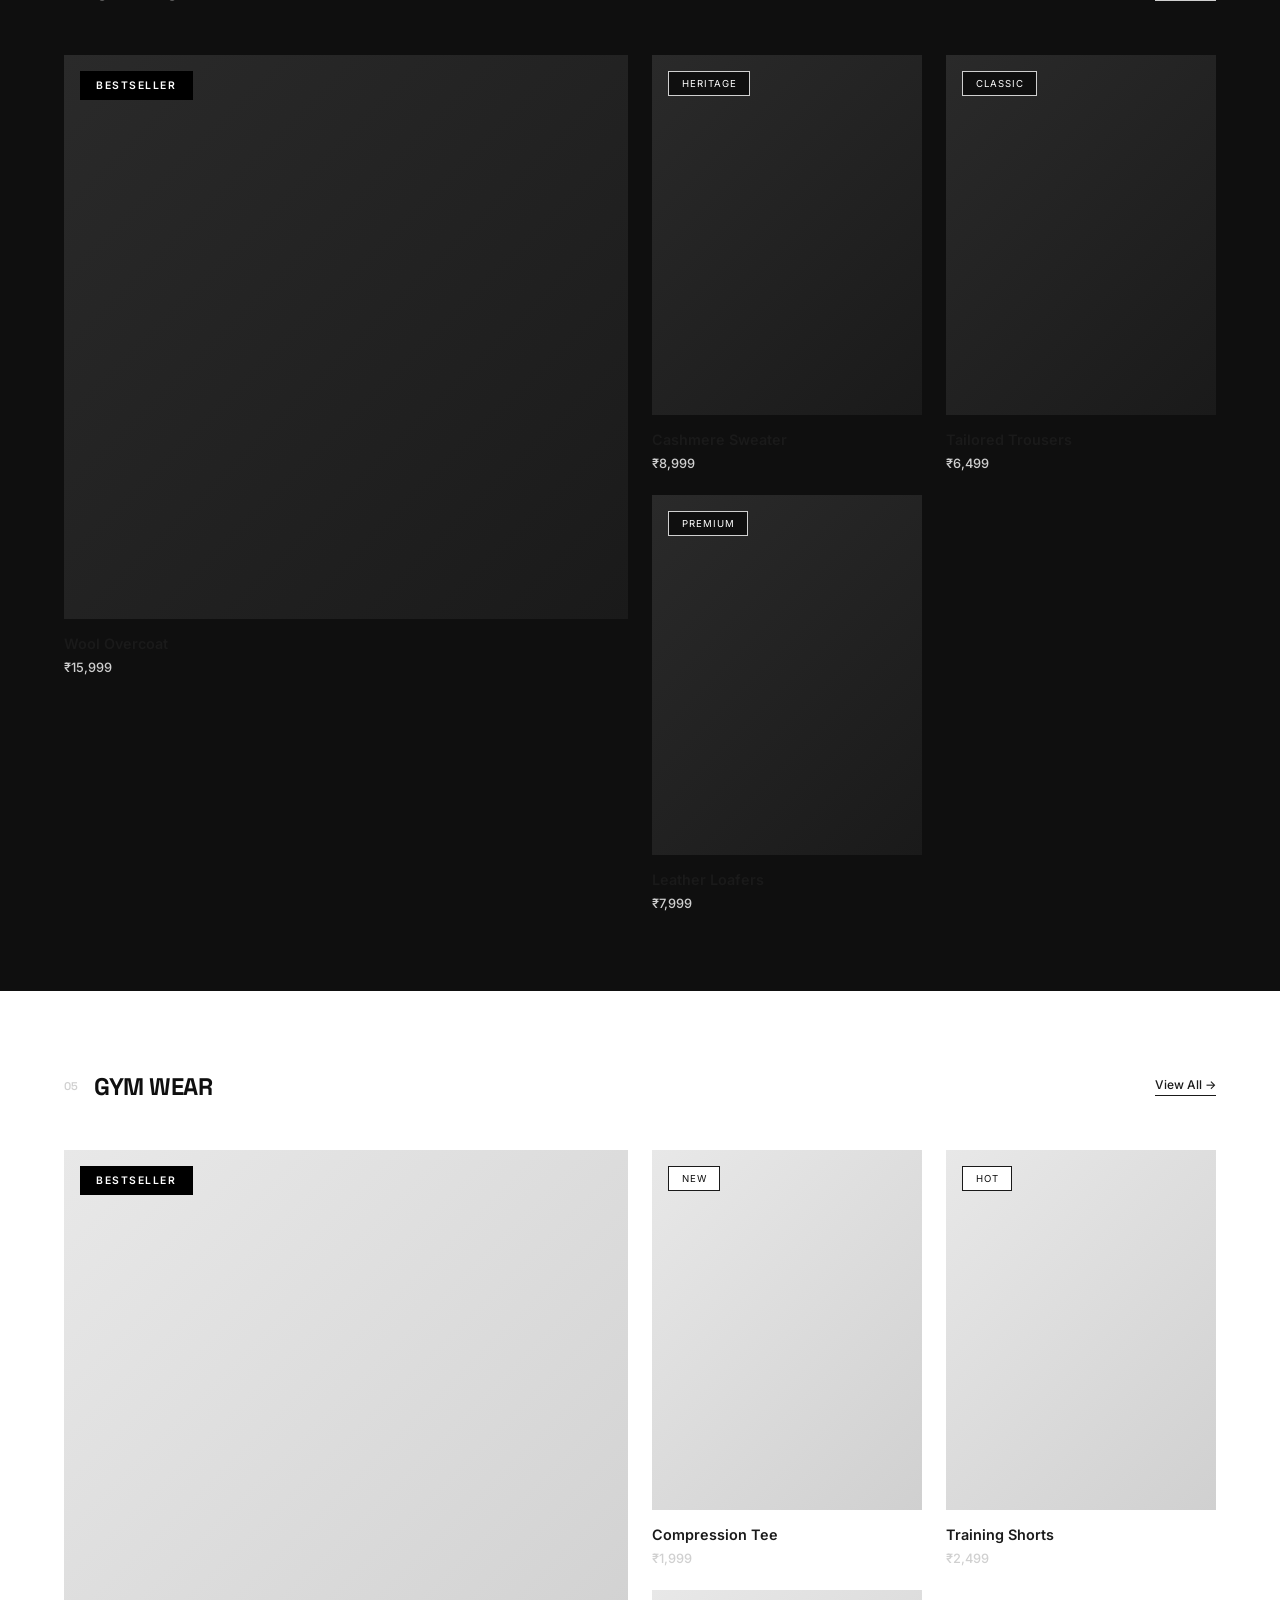
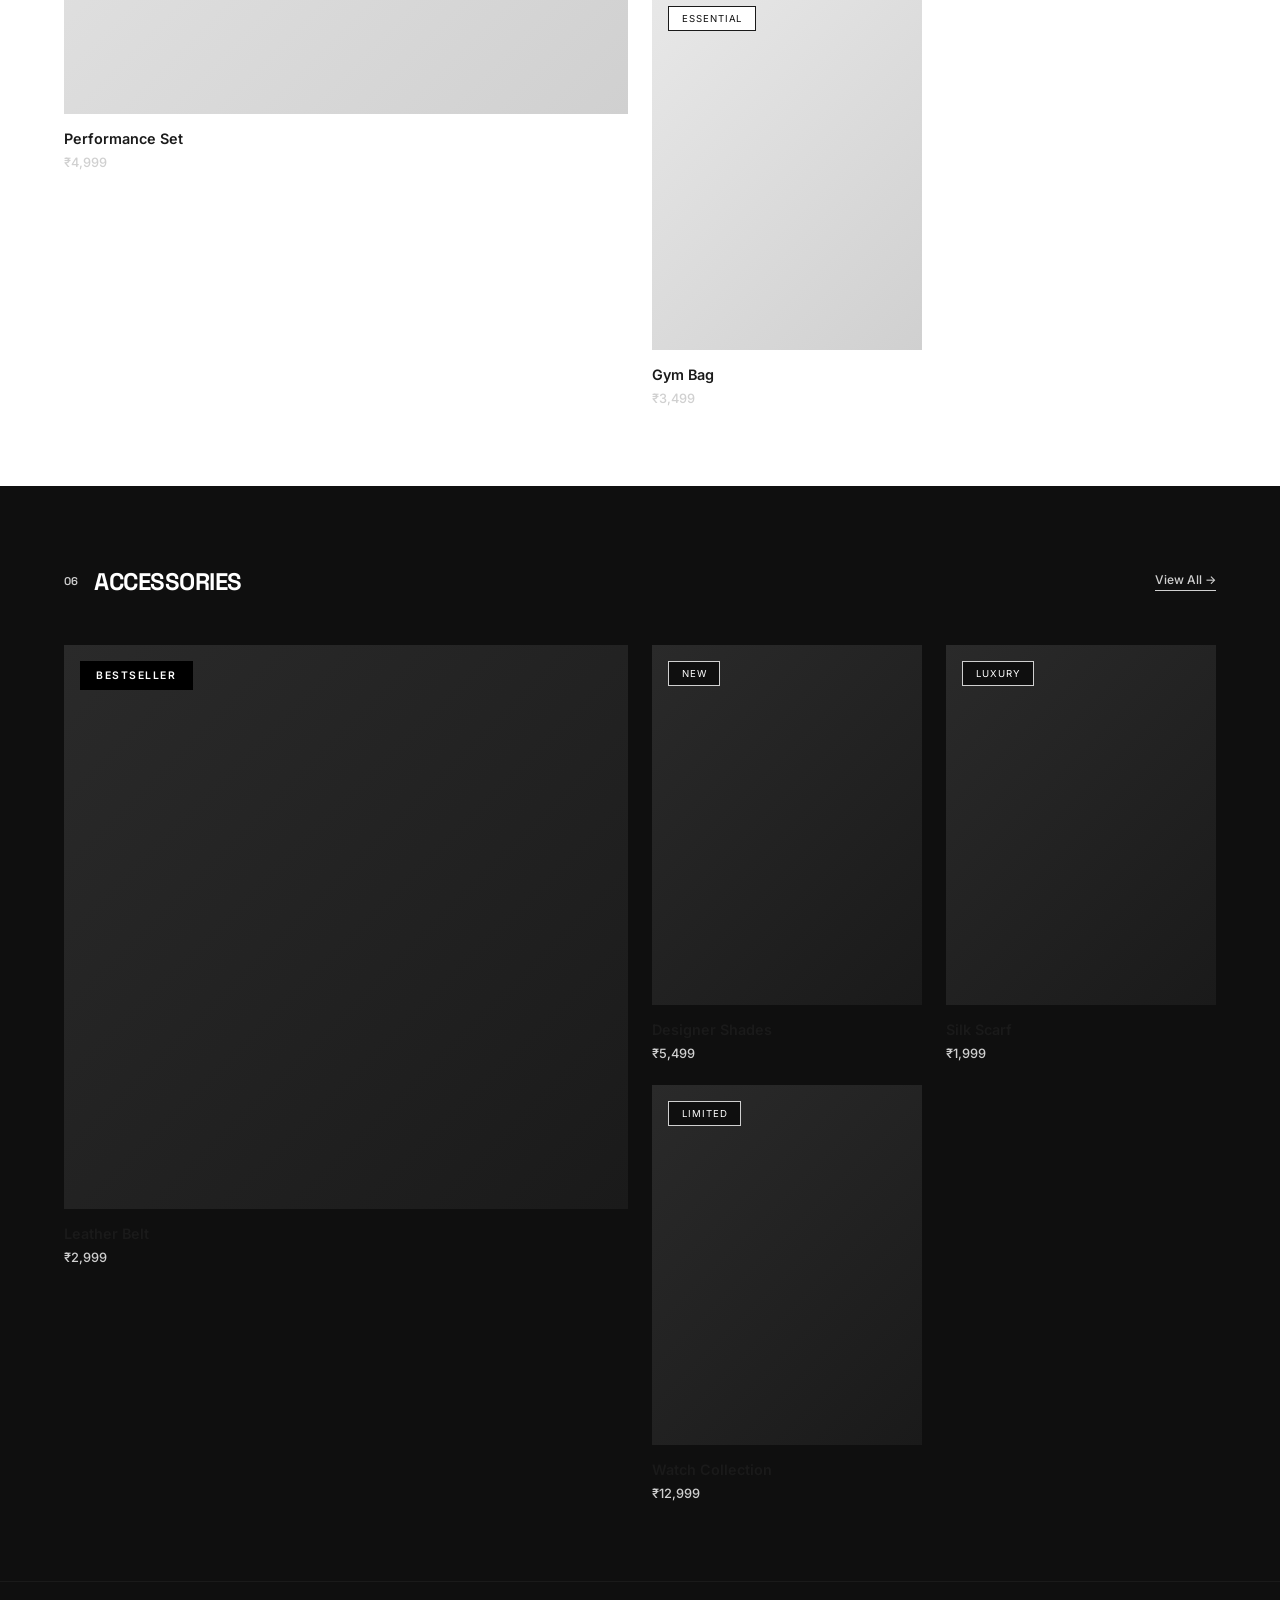
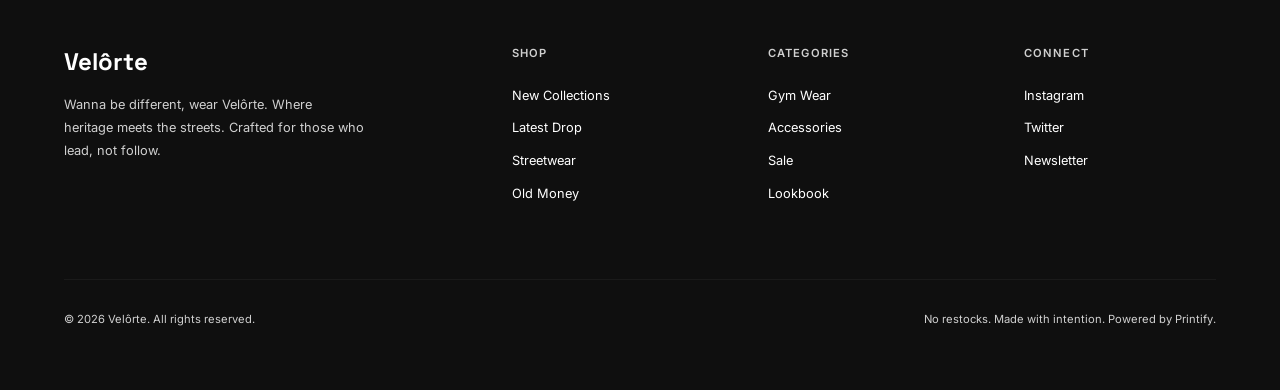
==== commit 700784d1: "Update index.html" ====
--- a/index.html
+++ b/index.html
@@ -1,184 +1,853 @@
 <!DOCTYPE html>
 <html lang="en">
 <head>
-  <meta charset="UTF-8">
-  <title>VELÔRTE | Luxury Streetwear</title>
-  <meta name="viewport" content="width=device-width, initial-scale=1.0">
-  <meta http-equiv="Cache-Control" content="no-cache, no-store, must-revalidate">
-  <meta http-equiv="Pragma" content="no-cache">
-  <meta http-equiv="Expires" content="0">
-  <link rel="stylesheet" href="style.css?v=2">
+    <meta charset="UTF-8">
+    <meta name="viewport" content="width=device-width, initial-scale=1.0">
+    <title>Velôrte | Wanna be different, wear Velôrte</title>
+    <link href="https://fonts.googleapis.com/css2?family=Inter:wght@300;400;500;600;700;800;900&family=Space+Grotesk:wght@400;500;600;700&display=swap" rel="stylesheet">
+    <script src="https://js.stripe.com/v3/"></script>
+    <style>
+        * { margin: 0; padding: 0; box-sizing: border-box; }
+        :root {
+            --pure-white: #ffffff; --off-white: #f5f5f5; --light-gray: #e8e8e8;
+            --mid-gray: #d0d0d0; --dark-gray: #1a1a1a; --charcoal: #0f0f0f;
+            --black: #000000; --camel: #c4a77d; --accent: #ff3333;
+        }
+        html { scroll-behavior: smooth; }
+        body { font-family: 'Inter', sans-serif; background: var(--pure-white); color: var(--charcoal); overflow-x: hidden; }
+        
+        /* Navigation */
+        nav { position: fixed; top: 0; width: 100%; padding: 1rem 4rem; display: flex; justify-content: space-between; align-items: center; z-index: 1000; background: var(--pure-white); border-bottom: 1px solid var(--light-gray); }
+        .logo { font-family: 'Space Grotesk', sans-serif; font-size: 1.4rem; font-weight: 700; letter-spacing: -0.02em; color: var(--black); cursor: pointer; }
+        .nav-center { display: flex; gap: 2.5rem; list-style: none; }
+        .nav-center a { color: var(--dark-gray); text-decoration: none; font-size: 0.75rem; font-weight: 500; letter-spacing: 0.02em; text-transform: capitalize; transition: color 0.3s; cursor: pointer; }
+        .nav-center a:hover { color: var(--black); }
+        .nav-right { display: flex; gap: 1.5rem; align-items: center; }
+        .nav-btn { background: none; border: none; cursor: pointer; padding: 0.5rem; position: relative; }
+        .nav-btn svg { width: 20px; height: 20px; transition: opacity 0.3s; }
+        .nav-btn:hover svg { opacity: 0.6; }
+        .cart-count { position: absolute; top: -2px; right: -2px; background: var(--black); color: white; font-size: 0.6rem; width: 16px; height: 16px; border-radius: 50%; display: flex; align-items: center; justify-content: center; }
+        
+        /* Search Overlay */
+        .search-overlay { position: fixed; top: 0; left: 0; width: 100%; height: 100%; background: rgba(255,255,255,0.98); z-index: 2000; display: none; align-items: center; justify-content: center; flex-direction: column; }
+        .search-overlay.active { display: flex; }
+        .search-box { width: 60%; max-width: 600px; }
+        .search-box input { width: 100%; padding: 1.5rem; font-size: 2rem; border: none; border-bottom: 2px solid var(--black); background: transparent; outline: none; font-family: 'Space Grotesk', sans-serif; }
+        .search-close { position: absolute; top: 2rem; right: 4rem; font-size: 2rem; cursor: pointer; background: none; border: none; }
+        
+        /* Cart Sidebar */
+        .cart-sidebar { position: fixed; top: 0; right: -450px; width: 450px; height: 100%; background: var(--pure-white); z-index: 2000; transition: right 0.4s ease; box-shadow: -5px 0 20px rgba(0,0,0,0.1); display: flex; flex-direction: column; }
+        .cart-sidebar.active { right: 0; }
+        .cart-header { padding: 2rem; border-bottom: 1px solid var(--light-gray); display: flex; justify-content: space-between; align-items: center; }
+        .cart-header h3 { font-family: 'Space Grotesk', sans-serif; font-size: 1.2rem; }
+        .cart-close { background: none; border: none; font-size: 1.5rem; cursor: pointer; }
+        .cart-items { flex: 1; padding: 2rem; overflow-y: auto; }
+        .cart-item { display: flex; gap: 1rem; padding: 1.5rem 0; border-bottom: 1px solid var(--light-gray); }
+        .cart-item-image { width: 80px; height: 100px; background: var(--off-white); flex-shrink: 0; }
+        .cart-item-details { flex: 1; }
+        .cart-item-name { font-weight: 600; margin-bottom: 0.5rem; }
+        .cart-item-price { color: var(--mid-gray); font-size: 0.9rem; }
+        .cart-item-remove { background: none; border: none; color: var(--accent); cursor: pointer; font-size: 0.8rem; }
+        .cart-empty { text-align: center; color: var(--mid-gray); margin-top: 4rem; }
+        .cart-footer { padding: 2rem; border-top: 1px solid var(--light-gray); }
+        .cart-total { display: flex; justify-content: space-between; margin-bottom: 1.5rem; font-size: 1.1rem; font-weight: 600; }
+        .checkout-btn { width: 100%; padding: 1rem; background: var(--black); color: white; border: none; font-size: 0.8rem; letter-spacing: 0.1em; text-transform: uppercase; cursor: pointer; transition: background 0.3s; margin-bottom: 1rem; }
+        .checkout-btn:hover { background: var(--dark-gray); }
+        .stripe-badge { text-align: center; font-size: 0.7rem; color: var(--mid-gray); }
+        
+        /* Profile Modal */
+        .profile-modal { position: fixed; top: 0; left: 0; width: 100%; height: 100%; background: rgba(0,0,0,0.5); z-index: 2000; display: none; align-items: center; justify-content: center; }
+        .profile-modal.active { display: flex; }
+        .profile-box { background: var(--pure-white); padding: 3rem; width: 90%; max-width: 400px; position: relative; }
+        .profile-close { position: absolute; top: 1rem; right: 1rem; background: none; border: none; font-size: 1.5rem; cursor: pointer; }
+        .profile-box h3 { font-family: 'Space Grotesk', sans-serif; margin-bottom: 2rem; }
+        .profile-box input { width: 100%; padding: 1rem; margin-bottom: 1rem; border: 1px solid var(--light-gray); font-size: 0.9rem; }
+        .profile-box button { width: 100%; padding: 1rem; background: var(--black); color: white; border: none; cursor: pointer; font-size: 0.8rem; text-transform: uppercase; letter-spacing: 0.1em; }
+        
+        /* Product Detail Modal */
+        .product-modal { position: fixed; top: 0; left: 0; width: 100%; height: 100%; background: rgba(0,0,0,0.8); z-index: 3000; display: none; align-items: center; justify-content: center; overflow-y: auto; }
+        .product-modal.active { display: flex; }
+        .product-detail-container { background: var(--pure-white); width: 90%; max-width: 1200px; max-height: 90vh; overflow-y: auto; display: grid; grid-template-columns: 1fr 1fr; position: relative; }
+        .product-detail-close { position: absolute; top: 1.5rem; right: 1.5rem; background: none; border: none; font-size: 2rem; cursor: pointer; z-index: 10; }
+        .product-detail-image { background: var(--off-white); aspect-ratio: 1; position: relative; }
+        .product-detail-image::before { content: ''; position: absolute; inset: 0; background: linear-gradient(135deg, var(--light-gray) 0%, var(--mid-gray) 100%); }
+        .product-detail-info { padding: 4rem; display: flex; flex-direction: column; justify-content: center; }
+        .product-detail-tag { display: inline-block; padding: 0.5rem 1rem; border: 1px solid var(--dark-gray); font-size: 0.65rem; letter-spacing: 0.1em; text-transform: uppercase; margin-bottom: 1.5rem; width: fit-content; }
+        .product-detail-name { font-family: 'Space Grotesk', sans-serif; font-size: 2.5rem; font-weight: 700; margin-bottom: 1rem; line-height: 1.1; }
+        .product-detail-price { font-size: 1.5rem; font-weight: 600; color: var(--camel); margin-bottom: 2rem; }
+        .product-detail-description { font-size: 0.95rem; line-height: 1.8; color: var(--dark-gray); margin-bottom: 2rem; }
+        .product-detail-features { list-style: none; margin-bottom: 2rem; }
+        .product-detail-features li { padding: 0.5rem 0; font-size: 0.85rem; color: var(--dark-gray); border-bottom: 1px solid var(--light-gray); }
+        .product-detail-features li::before { content: '✓'; margin-right: 0.5rem; color: var(--camel); }
+        .size-selector { margin-bottom: 2rem; }
+        .size-selector label { display: block; font-size: 0.8rem; font-weight: 600; margin-bottom: 0.8rem; text-transform: uppercase; letter-spacing: 0.1em; }
+        .size-options { display: flex; gap: 0.8rem; }
+        .size-option { width: 50px; height: 50px; border: 1px solid var(--light-gray); display: flex; align-items: center; justify-content: center; cursor: pointer; font-size: 0.85rem; font-weight: 500; transition: all 0.3s; }
+        .size-option:hover, .size-option.active { border-color: var(--black); background: var(--black); color: white; }
+        .add-to-cart-btn { width: 100%; padding: 1.5rem; background: var(--black); color: white; border: none; font-size: 0.85rem; font-weight: 600; letter-spacing: 0.15em; text-transform: uppercase; cursor: pointer; transition: background 0.3s; margin-bottom: 1rem; }
+        .add-to-cart-btn:hover { background: var(--dark-gray); }
+        .printify-badge { text-align: center; font-size: 0.7rem; color: var(--mid-gray); }
+        
+        /* Payment Modal */
+        .payment-modal { position: fixed; top: 0; left: 0; width: 100%; height: 100%; background: rgba(0,0,0,0.9); z-index: 4000; display: none; align-items: center; justify-content: center; }
+        .payment-modal.active { display: flex; }
+        .payment-container { background: var(--pure-white); width: 90%; max-width: 500px; padding: 3rem; position: relative; }
+        .payment-close { position: absolute; top: 1rem; right: 1rem; background: none; border: none; font-size: 1.5rem; cursor: pointer; }
+        .payment-container h3 { font-family: 'Space Grotesk', sans-serif; font-size: 1.5rem; margin-bottom: 2rem; text-align: center; }
+        .payment-summary { background: var(--off-white); padding: 1.5rem; margin-bottom: 2rem; }
+        .payment-summary-row { display: flex; justify-content: space-between; margin-bottom: 0.8rem; font-size: 0.9rem; }
+        .payment-summary-row.total { font-weight: 700; font-size: 1.1rem; border-top: 1px solid var(--light-gray); padding-top: 1rem; margin-top: 1rem; }
+        #card-element { border: 1px solid var(--light-gray); padding: 1rem; margin-bottom: 1.5rem; }
+        #card-errors { color: var(--accent); font-size: 0.85rem; margin-bottom: 1rem; }
+        .pay-btn { width: 100%; padding: 1.2rem; background: var(--black); color: white; border: none; font-size: 0.9rem; font-weight: 600; letter-spacing: 0.1em; text-transform: uppercase; cursor: pointer; }
+        .pay-btn:disabled { background: var(--mid-gray); cursor: not-allowed; }
+        
+        /* Hero Section */
+        .hero { min-height: 100vh; background: var(--off-white); padding-top: 80px; position: relative; overflow: hidden; }
+        .hero-container { max-width: 1400px; margin: 0 auto; padding: 2rem 4rem; display: grid; grid-template-columns: 1fr 1.2fr; gap: 4rem; align-items: center; min-height: calc(100vh - 80px); }
+        .hero-content { position: relative; z-index: 2; }
+        .hero-tag { display: inline-block; padding: 0.5rem 1rem; border: 1px solid var(--dark-gray); border-radius: 20px; font-size: 0.65rem; letter-spacing: 0.1em; text-transform: uppercase; margin-bottom: 2rem; background: var(--pure-white); cursor: pointer; transition: all 0.3s; }
+        .hero-tag:hover { background: var(--black); color: white; }
+        .hero-title { font-family: 'Space Grotesk', sans-serif; font-size: clamp(4rem, 12vw, 10rem); font-weight: 700; line-height: 0.9; letter-spacing: -0.04em; color: var(--black); margin-bottom: 2rem; }
+        .hero-title span { display: block; }
+        .hero-title .line-2 { color: var(--mid-gray); }
+        .hero-image-area { position: relative; height: 100%; display: flex; align-items: center; justify-content: center; }
+        .hero-image { width: 100%; aspect-ratio: 4/5; background: linear-gradient(135deg, var(--light-gray) 0%, var(--mid-gray) 100%); position: relative; overflow: hidden; }
+        .hero-thumb { position: absolute; bottom: 10%; right: -5%; width: 120px; height: 160px; background: var(--pure-white); border: 2px solid var(--black); padding: 0.5rem; transform: rotate(5deg); box-shadow: 10px 10px 0 rgba(0,0,0,0.1); }
+        
+        /* Marquee */
+        .marquee-section { background: var(--black); padding: 1.2rem 0; overflow: hidden; }
+        .marquee-track { display: flex; animation: marquee 20s linear infinite; white-space: nowrap; }
+        .marquee-item { font-family: 'Space Grotesk', sans-serif; font-size: 0.7rem; font-weight: 600; letter-spacing: 0.15em; text-transform: uppercase; color: var(--mid-gray); padding: 0 3rem; display: flex; align-items: center; gap: 3rem; }
+        .marquee-item::after { content: ''; width: 4px; height: 4px; background: var(--camel); border-radius: 50%; }
+        @keyframes marquee { 0% { transform: translateX(0); } 100% { transform: translateX(-50%); } }
+        
+        /* Street Shop */
+        .street-shop { background: var(--charcoal); color: var(--pure-white); padding: 6rem 4rem; text-align: center; }
+        .street-shop h2 { font-family: 'Space Grotesk', sans-serif; font-size: clamp(2rem, 5vw, 3.5rem); font-weight: 700; letter-spacing: -0.02em; margin-bottom: 1.5rem; line-height: 1.1; }
+        .street-shop p { font-size: 0.9rem; color: var(--mid-gray); max-width: 500px; margin: 0 auto 2rem; line-height: 1.8; }
+        .street-tag { display: inline-block; padding: 0.6rem 1.5rem; border: 1px solid var(--mid-gray); font-size: 0.7rem; letter-spacing: 0.15em; text-transform: uppercase; color: var(--mid-gray); }
+        
+        /* Sections */
+        .section { padding: 5rem 4rem; }
+        .section-header { display: flex; justify-content: space-between; align-items: center; margin-bottom: 3rem; }
+        .section-title-box { display: flex; align-items: center; gap: 1rem; }
+        .section-number { font-family: 'Space Grotesk', sans-serif; font-size: 0.7rem; color: var(--mid-gray); font-weight: 600; }
+        .section-title { font-family: 'Space Grotesk', sans-serif; font-size: 1.5rem; font-weight: 700; letter-spacing: -0.02em; text-transform: uppercase; }
+        .view-all { font-size: 0.75rem; font-weight: 500; color: var(--dark-gray); text-decoration: none; border-bottom: 1px solid var(--dark-gray); padding-bottom: 0.2rem; transition: all 0.3s; }
+        .view-all:hover { color: var(--black); }
+        
+        /* Product Grid */
+        .product-grid { display: grid; grid-template-columns: repeat(4, 1fr); gap: 1.5rem; }
+        .product-card { position: relative; cursor: pointer; transition: transform 0.4s ease; }
+        .product-card:hover { transform: translateY(-8px); }
+        .product-card.bestseller { grid-column: span 2; grid-row: span 2; }
+        .product-card.bestseller .product-image { aspect-ratio: 1; }
+        .product-image { aspect-ratio: 3/4; background: var(--off-white); position: relative; overflow: hidden; margin-bottom: 1rem; }
+        .product-image::before { content: ''; position: absolute; inset: 0; background: linear-gradient(135deg, var(--light-gray) 0%, var(--mid-gray) 100%); transition: transform 0.6s ease; }
+        .product-card:hover .product-image::before { transform: scale(1.05); }
+        .quick-view { position: absolute; bottom: 1rem; left: 50%; transform: translateX(-50%); padding: 0.8rem 1.5rem; background: var(--pure-white); border: 1px solid var(--black); font-size: 0.7rem; letter-spacing: 0.1em; text-transform: uppercase; opacity: 0; transition: all 0.3s; cursor: pointer; }
+        .product-card:hover .quick-view { opacity: 1; }
+        .bestseller-tag { position: absolute; top: 1rem; left: 1rem; background: var(--black); color: white; padding: 0.5rem 1rem; font-size: 0.65rem; letter-spacing: 0.15em; text-transform: uppercase; font-weight: 600; z-index: 2; }
+        .product-tag { position: absolute; top: 1rem; left: 1rem; font-size: 0.6rem; letter-spacing: 0.1em; text-transform: uppercase; padding: 0.4rem 0.8rem; background: var(--pure-white); border: 1px solid var(--dark-gray); z-index: 2; }
+        .product-info h3 { font-size: 0.9rem; font-weight: 600; margin-bottom: 0.5rem; color: var(--dark-gray); }
+        .product-info .price { font-size: 0.8rem; color: var(--mid-gray); font-weight: 500; }
+        
+        /* Dark Sections */
+        .dark-section { background: var(--charcoal); color: var(--pure-white); }
+        .dark-section .section-title { color: var(--pure-white); }
+        .dark-section .view-all { color: var(--mid-gray); border-color: var(--mid-gray); }
+        .dark-section .product-image { background: var(--dark-gray); }
+        .dark-section .product-image::before { background: linear-gradient(135deg, #2a2a2a 0%, #1a1a1a 100%); }
+        .dark-section .product-tag { background: var(--charcoal); border-color: var(--mid-gray); color: var(--pure-white); }
+        
+        /* Footer */
+        footer { background: var(--charcoal); color: var(--pure-white); padding: 4rem; border-top: 1px solid var(--dark-gray); }
+        .footer-grid { display: grid; grid-template-columns: 2fr repeat(3, 1fr); gap: 4rem; margin-bottom: 4rem; }
+        .footer-brand h3 { font-family: 'Space Grotesk', sans-serif; font-size: 1.5rem; font-weight: 700; margin-bottom: 1rem; }
+        .footer-brand p { font-size: 0.8rem; color: var(--mid-gray); line-height: 1.8; max-width: 300px; }
+        .footer-col h4 { font-size: 0.7rem; font-weight: 600; letter-spacing: 0.1em; text-transform: uppercase; margin-bottom: 1.5rem; color: var(--mid-gray); }
+        .footer-col ul { list-style: none; }
+        .footer-col li { margin-bottom: 0.8rem; }
+        .footer-col a { color: var(--pure-white); text-decoration: none; font-size: 0.8rem; transition: color 0.3s; }
+        .footer-col a:hover { color: var(--camel); }
+        .footer-bottom { border-top: 1px solid var(--dark-gray); padding-top: 2rem; display: flex; justify-content: space-between; font-size: 0.7rem; color: var(--mid-gray); }
+        
+        /* Overlay */
+        .overlay { position: fixed; inset: 0; background: rgba(0,0,0,0.5); z-index: 1500; display: none; }
+        .overlay.active { display: block; }
+        
+        /* Mobile */
+        @media (max-width: 1024px) {
+            .hero-container { grid-template-columns: 1fr; padding: 2rem; }
+            .hero-image-area { display: none; }
+            .product-grid { grid-template-columns: repeat(2, 1fr); }
+            .product-card.bestseller { grid-column: span 2; grid-row: span 1; }
+            .section { padding: 3rem 2rem; }
+            .product-detail-container { grid-template-columns: 1fr; }
+            .product-detail-info { padding: 2rem; }
+            .cart-sidebar { width: 100%; right: -100%; }
+            .footer-grid { grid-template-columns: 1fr 1fr; }
+        }
+        @media (max-width: 768px) {
+            nav { padding: 1rem 1.5rem; }
+            .nav-center { display: none; }
+            .product-grid { grid-template-columns: repeat(2, 1fr); }
+            .product-card.bestseller { grid-column: span 2; }
+            .section-header { flex-direction: column; align-items: flex-start; gap: 1rem; }
+            .footer-grid { grid-template-columns: 1fr; }
+            .payment-container, .product-detail-container { width: 95%; max-height: 95vh; }
+        }
+    </style>
 </head>
 <body>
-
-  <header>
+    <div class="overlay" id="overlay"></div>
+    
+    <div class="search-overlay" id="searchOverlay">
+        <button class="search-close" onclick="closeSearch()">×</button>
+        <div class="search-box">
+            <input type="text" placeholder="Search products..." id="searchInput">
+        </div>
+    </div>
+    
+    <div class="cart-sidebar" id="cartSidebar">
+        <div class="cart-header">
+            <h3>Your Bag (<span id="cartItemCount">0</span>)</h3>
+            <button class="cart-close" onclick="closeCart()">×</button>
+        </div>
+        <div class="cart-items" id="cartItems">
+            <p class="cart-empty">Your bag is empty</p>
+        </div>
+        <div class="cart-footer">
+            <div class="cart-total">
+                <span>Total</span>
+                <span id="cartTotal">₹0</span>
+            </div>
+            <button class="checkout-btn" onclick="openPayment()">Proceed to Checkout</button>
+            <p class="stripe-badge">Secure checkout powered by Stripe</p>
+        </div>
+    </div>
+    
+    <div class="profile-modal" id="profileModal">
+        <div class="profile-box">
+            <button class="profile-close" onclick="closeProfile()">×</button>
+            <h3>Sign In</h3>
+            <input type="email" placeholder="Email" id="profileEmail">
+            <input type="password" placeholder="Password" id="profilePassword">
+            <button onclick="signIn()">Sign In</button>
+        </div>
+    </div>
+    
+    <div class="product-modal" id="productModal">
+        <div class="product-detail-container">
+            <button class="product-detail-close" onclick="closeProductDetail()">×</button>
+            <div class="product-detail-image" id="productDetailImage"></div>
+            <div class="product-detail-info">
+                <span class="product-detail-tag" id="productDetailTag">New</span>
+                <h2 class="product-detail-name" id="productDetailName">Product Name</h2>
+                <p class="product-detail-price" id="productDetailPrice">₹0</p>
+                <p class="product-detail-description" id="productDetailDesc">Description</p>
+                <ul class="product-detail-features">
+                    <li>Premium 100% cotton fabric</li>
+                    <li>Print-on-demand by Printify</li>
+                    <li>Ships within 2-5 business days</li>
+                    <li>Worldwide shipping available</li>
+                </ul>
+                <div class="size-selector">
+                    <label>Select Size</label>
+                    <div class="size-options">
+                        <div class="size-option" onclick="selectSize(this)">S</div>
+                        <div class="size-option" onclick="selectSize(this)">M</div>
+                        <div class="size-option active" onclick="selectSize(this)">L</div>
+                        <div class="size-option" onclick="selectSize(this)">XL</div>
+                    </div>
+                </div>
+                <button class="add-to-cart-btn" onclick="addToCartFromDetail()">Add to Bag</button>
+                <p class="printify-badge">Ships from Printify - Print on Demand</p>
+            </div>
+        </div>
+    </div>
+    
+    <div class="payment-modal" id="paymentModal">
+        <div class="payment-container">
+            <button class="payment-close" onclick="closePayment()">×</button>
+            <h3>Secure Checkout</h3>
+            <div class="payment-summary">
+                <div class="payment-summary-row">
+                    <span>Subtotal</span>
+                    <span id="paymentSubtotal">₹0</span>
+                </div>
+                <div class="payment-summary-row">
+                    <span>Shipping</span>
+                    <span>Calculated at next step</span>
+                </div>
+                <div class="payment-summary-row total">
+                    <span>Total</span>
+                    <span id="paymentTotal">₹0</span>
+                </div>
+            </div>
+            <div id="card-element"></div>
+            <div id="card-errors"></div>
+            <button class="pay-btn" id="payButton" onclick="processPayment()">Pay Now</button>
+        </div>
+    </div>
+
     <nav>
-      <h1>VELÔRTE</h1>
-      <ul>
-        <li><a href="index.html">Home</a></li>
-        <li><a href="shop.html">Shop</a></li>
-        <li><a href="about.html">About</a></li>
-        <li><a href="contact.html">Contact</a></li>
-        <li><a href="#" id="signin-btn" class="signin-link">Sign In</a></li>
-      </ul>
+        <div class="logo" onclick="window.scrollTo(0,0)">Velôrte</div>
+        <ul class="nav-center">
+            <li><a href="#new-collections">New Collections</a></li>
+            <li><a href="#latest-drop">Latest Drop</a></li>
+            <li><a href="#streetwear">Streetwear</a></li>
+            <li><a href="#old-money">Old Money</a></li>
+            <li><a href="#gym-wear">Gym Wear</a></li>
+            <li><a href="#accessories">Accessories</a></li>
+        </ul>
+        <div class="nav-right">
+            <button class="nav-btn" onclick="openSearch()">
+                <svg viewBox="0 0 24 24" fill="none" stroke="currentColor" stroke-width="2"><circle cx="11" cy="11" r="8"/><path d="m21 21-4.35-4.35"/></svg>
+            </button>
+            <button class="nav-btn" onclick="openProfile()">
+                <svg viewBox="0 0 24 24" fill="none" stroke="currentColor" stroke-width="2"><path d="M20 21v-2a4 4 0 0 0-4-4H8a4 4 0 0 0-4 4v2"/><circle cx="12" cy="7" r="4"/></svg>
+            </button>
+            <button class="nav-btn" onclick="openCart()">
+                <svg viewBox="0 0 24 24" fill="none" stroke="currentColor" stroke-width="2"><path d="M6 6h15l-1.5 9h-12z"/><circle cx="9" cy="20" r="1.5"/><circle cx="18" cy="20" r="1.5"/><path d="M6 6 5 3H2"/></svg>
+                <span class="cart-count" id="cartCount">0</span>
+            </button>
+        </div>
     </nav>
-  </header>
-
-  <div id="signin-modal" class="modal">
-    <div class="modal-content">
-      <span class="close-btn" id="close-modal">&times;</span>
-      <h2>Sign In</h2>
-      <form id="login-form">
-        <label for="email">Email</label>
-        <input type="email" id="email" placeholder="Enter your email" required>
-        <label for="password">Password</label>
-        <input type="password" id="password" placeholder="Enter your password" required>
-        <button type="submit" class="btn-submit">Sign In</button>
-      </form>
-    </div>
-  </div>
-
-  <!-- HERO -->
-  <section class="hero-new">
-    <div class="hero-bg"></div>
-    <div class="hero-content">
-      <div class="hero-badge">Est. 2026</div>
-      <h1 class="hero-title">
-        <span class="line1">LUXURY</span>
-        <span class="line2">MEETS</span>
-        <span class="line3">STREET</span>
-      </h1>
-      <p class="hero-subtitle">Where Old World Craftsmanship Meets Modern Rebellion</p>
-      <a href="#latest" class="btn-hero">Shop Latest Drop</a>
-    </div>
-  </section>
-
-  <!-- LATEST DROP -->
-  <section id="latest" class="collection-section">
-    <div class="section-header">
-      <span class="section-tag">Just Arrived</span>
-      <h2 class="section-title">Latest Drop</h2>
-    </div>
-    <div class="product-grid" id="latest-products"></div>
-    <a href="shop.html?filter=latest" class="btn">View All Latest</a>
-  </section>
-
-  <!-- NEW COLLECTIONS -->
-  <section id="new" class="collection-section alt-bg">
-    <div class="section-header">
-      <span class="section-tag">New Season</span>
-      <h2 class="section-title">New Collections</h2>
-    </div>
-    <div class="product-grid" id="new-products"></div>
-    <a href="shop.html?filter=new" class="btn">View All New</a>
-  </section>
-
-  <!-- STREETWEAR -->
-  <section id="streetwear" class="collection-section">
-    <div class="section-header">
-      <span class="section-tag">Urban Style</span>
-      <h2 class="section-title">Streetwear</h2>
-    </div>
-    <div class="product-grid" id="streetwear-products"></div>
-    <a href="shop.html?filter=streetwear" class="btn">Shop Streetwear</a>
-  </section>
-
-  <!-- OLD MONEY -->
-  <section id="oldmoney" class="collection-section alt-bg">
-    <div class="section-header">
-      <span class="section-tag">Timeless Luxury</span>
-      <h2 class="section-title">Old Money</h2>
-    </div>
-    <div class="product-grid" id="oldmoney-products"></div>
-    <a href="shop.html?filter=oldmoney" class="btn">Shop Old Money</a>
-  </section>
-
-  <!-- GYM WEAR -->
-  <section id="gym" class="collection-section">
-    <div class="section-header">
-      <span class="section-tag">Performance</span>
-      <h2 class="section-title">Gym Wear</h2>
-    </div>
-    <div class="product-grid" id="gym-products"></div>
-    <a href="shop.html?filter=gym" class="btn">Shop Gym Wear</a>
-  </section>
-
-  <!-- ACCESSORIES -->
-  <section id="accessories" class="collection-section alt-bg">
-    <div class="section-header">
-      <span class="section-tag">Details</span>
-      <h2 class="section-title">Accessories</h2>
-    </div>
-    <div class="product-grid" id="accessories-products"></div>
-    <a href="shop.html?filter=accessories" class="btn">Shop Accessories</a>
-  </section>
-
-  <footer>
-    <div class="footer-content">
-      <h3>VELÔRTE</h3>
-      <p>Luxury streetwear for the modern era</p>
-      <div class="social-links">
-        <a href="https://www.instagram.com/velorteclothing.in?igsh=MXNtbHY0OXU2MHV0OQ==" target="_blank" class="social-link">
-          <svg width="24" height="24" viewBox="0 0 24 24" fill="none" stroke="currentColor" stroke-width="2">
-            <rect x="2" y="2" width="20" height="20" rx="5" ry="5"></rect>
-            <path d="M16 11.37A4 4 0 1 1 12.63 8 4 4 0 0 1 16 11.37z"></path>
-          </svg>
-          <span>@velorteclothing.in</span>
-        </a>
-        <a href="https://pin.it/4Om5RYKiP" target="_blank" class="social-link">
-          <svg width="24" height="24" viewBox="0 0 24 24" fill="none" stroke="currentColor" stroke-width="2">
-            <circle cx="12" cy="12" r="10"></circle>
-            <path d="M8 12c0-2.2 1.8-4 4-4s4 1.8 4 4-1.8 4-4 4"></path>
-          </svg>
-          <span>@velorte</span>
-        </a>
-      </div>
-      <p class="copyright">&copy; 2026 Velôrte. All rights reserved.</p>
-    </div>
-  </footer>
-
-  <script src="script.js?v=2"></script>
-  <script>
-    // Simple product data
-    const products = [
-      {id: 1, name: "Signature Hoodie", price: "$149", image: "https://via.placeholder.com/300x400/1a1a1a/fff?text=Hoodie", tags: ["latest", "streetwear"]},
-      {id: 2, name: "Varsity Jacket", price: "$299", image: "https://via.placeholder.com/300x400/2d2d2d/fff?text=Jacket", tags: ["latest", "oldmoney"]},
-      {id: 3, name: "Essential Tee", price: "$89", image: "https://via.placeholder.com/300x400/1a1a1a/fff?text=Tee", tags: ["streetwear"]},
-      {id: 4, name: "Old Money Trousers", price: "$179", image: "https://via.placeholder.com/300x400/2d2d2d/fff?text=Trousers", tags: ["oldmoney"]},
-      {id: 5, name: "Velorte Cap", price: "$59", image: "https://via.placeholder.com/300x400/1a1a1a/fff?text=Cap", tags: ["accessories"]},
-      {id: 6, name: "Sweatpants", price: "$129", image: "https://via.placeholder.com/300x400/2d2d2d/fff?text=Sweatpants", tags: ["gym", "streetwear"]},
-      {id: 7, name: "Beanie", price: "$49", image: "https://via.placeholder.com/300x400/1a1a1a/fff?text=Beanie", tags: ["accessories", "latest"]},
-      {id: 8, name: "Oversized Tee", price: "$79", image: "https://via.placeholder.com/300x400/2d2d2d/fff?text=Oversized", tags: ["streetwear", "new"]},
-      {id: 9, name: "Gym Tank", price: "$69", image: "https://via.placeholder.com/300x400/1a1a1a/fff?text=Tank", tags: ["gym", "latest"]},
-      {id: 10, name: "Wool Coat", price: "$399", image: "https://via.placeholder.com/300x400/2d2d2d/fff?text=Coat", tags: ["oldmoney", "new"]},
-      {id: 11, name: "Leather Belt", price: "$89", image: "https://via.placeholder.com/300x400/1a1a1a/fff?text=Belt", tags: ["accessories", "oldmoney"]},
-      {id: 12, name: "Leggings", price: "$99", image: "https://via.placeholder.com/300x400/2d2d2d/fff?text=Leggings", tags: ["gym"]}
-    ];
-
-    function showProducts(tag, containerId, limit) {
-      const container = document.getElementById(containerId);
-      if (!container) return;
-      
-      const filtered = products.filter(p => p.tags.includes(tag)).slice(0, limit);
-      
-      container.innerHTML = filtered.map(p => `
-        <div class="product-card">
-          <a href="product-detail.html?id=${p.id}" class="product-link">
-            <img src="${p.image}" alt="${p.name}">
-            <h3>${p.name}</h3>
-            <p class="price">${p.price}</p>
-          </a>
-        </div>
-      `).join('');
-    }
-
-    // Load all sections
-    showProducts("latest", "latest-products", 4);
-    showProducts("new", "new-products", 4);
-    showProducts("streetwear", "streetwear-products", 4);
-    showProducts("oldmoney", "oldmoney-products", 4);
-    showProducts("gym", "gym-products", 4);
-    showProducts("accessories", "accessories-products", 4);
-  </script>
+
+    <section class="hero">
+        <div class="hero-container">
+            <div class="hero-content">
+                <span class="hero-tag" onclick="document.getElementById('new-collections').scrollIntoView({behavior: 'smooth'})">New Collection</span>
+                <h1 class="hero-title">
+                    <span class="line-1">Wanna be</span>
+                    <span class="line-2">different</span>
+                </h1>
+            </div>
+            <div class="hero-image-area">
+                <div class="hero-image"></div>
+                <div class="hero-thumb"></div>
+            </div>
+        </div>
+    </section>
+
+    <section class="marquee-section">
+        <div class="marquee-track">
+            <span class="marquee-item">New Collections</span>
+            <span class="marquee-item">Latest Drop</span>
+            <span class="marquee-item">Streetwear</span>
+            <span class="marquee-item">Old Money</span>
+            <span class="marquee-item">Gym Wear</span>
+            <span class="marquee-item">Accessories</span>
+            <span class="marquee-item">New Collections</span>
+            <span class="marquee-item">Latest Drop</span>
+            <span class="marquee-item">Streetwear</span>
+            <span class="marquee-item">Old Money</span>
+            <span class="marquee-item">Gym Wear</span>
+            <span class="marquee-item">Accessories</span>
+        </div>
+    </section>
+
+    <section class="street-shop">
+        <h2>Wanna be different,<br>wear Velôrte</h2>
+        <p>Where old money heritage meets street culture. Crafted for those who don't follow—they lead. Limited drops. No restocks. Only the worthy.</p>
+        <span class="street-tag">100% Legit • Print on Demand</span>
+    </section>
+
+    <section class="section" id="new-collections">
+        <div class="section-header">
+            <div class="section-title-box">
+                <span class="section-number">01</span>
+                <h2 class="section-title">New Collections</h2>
+            </div>
+            <a href="#" class="view-all">View All →</a>
+        </div>
+        <div class="product-grid">
+            <div class="product-card bestseller" onclick="openProductDetail('The Signature Hoodie', 4999, 'New', 'Our flagship piece. The Signature Hoodie represents the perfect fusion of old money elegance and streetwear comfort. Made from premium heavyweight cotton with a relaxed fit.')">
+                <div class="product-image">
+                    <span class="bestseller-tag">Bestseller</span>
+                    <button class="quick-view">Quick View</button>
+                </div>
+                <div class="product-info">
+                    <h3>The Signature Hoodie</h3>
+                    <p class="price">₹4,999</p>
+                </div>
+            </div>
+            <div class="product-card" onclick="openProductDetail('Camel Overcoat', 12999, 'New', 'Timeless sophistication meets modern street style. This camel overcoat is crafted from premium wool blend for those who demand excellence.')">
+                <div class="product-image">
+                    <span class="product-tag">New</span>
+                    <button class="quick-view">Quick View</button>
+                </div>
+                <div class="product-info">
+                    <h3>Camel Overcoat</h3>
+                    <p class="price">₹12,999</p>
+                </div>
+            </div>
+            <div class="product-card" onclick="openProductDetail('Structured Cap', 2499, 'Hot', 'Clean lines and premium construction. The Structured Cap adds that finishing touch to any outfit.')">
+                <div class="product-image">
+                    <span class="product-tag">Hot</span>
+                    <button class="quick-view">Quick View</button>
+                </div>
+                <div class="product-info">
+                    <h3>Structured Cap</h3>
+                    <p class="price">₹2,499</p>
+                </div>
+            </div>
+            <div class="product-card" onclick="openProductDetail('Heritage Tote', 8999, 'Limited', 'Spacious, durable, and undeniably stylish. The Heritage Tote carries everything you need with understated luxury.')">
+                <div class="product-image">
+                    <span class="product-tag">Limited</span>
+                    <button class="quick-view">Quick View</button>
+                </div>
+                <div class="product-info">
+                    <h3>Heritage Tote</h3>
+                    <p class="price">₹8,999</p>
+                </div>
+            </div>
+        </div>
+    </section>
+
+    <section class="section dark-section" id="latest-drop">
+        <div class="section-header">
+            <div class="section-title-box">
+                <span class="section-number">02</span>
+                <h2 class="section-title">Latest Drop</h2>
+            </div>
+            <a href="#" class="view-all">View All →</a>
+        </div>
+        <div class="product-grid">
+            <div class="product-card bestseller" onclick="openProductDetail('Drop 01 Exclusive', 5999, 'Limited', 'The exclusive piece from our inaugural drop. Limited quantities, never to be restocked. Own a piece of Velôrte history.')">
+                <div class="product-image">
+                    <span class="bestseller-tag">Bestseller</span>
+                    <button class="quick-view">Quick View</button>
+                </div>
+                <div class="product-info">
+                    <h3>Drop 01 Exclusive</h3>
+                    <p class="price">₹5,999</p>
+                </div>
+            </div>
+            <div class="product-card" onclick="openProductDetail('Velôrte Tee', 2999, 'New', 'Clean, minimal, essential. The Velôrte Tee features our signature logo embroidered on premium heavyweight cotton.')">
+                <div class="product-image">
+                    <span class="product-tag">New</span>
+                    <button class="quick-view">Quick View</button>
+                </div>
+                <div class="product-info">
+                    <h3>Velôrte Tee</h3>
+                    <p class="price">₹2,999</p>
+                </div>
+            </div>
+            <div class="product-card" onclick="openProductDetail('Street Jacket', 7999, 'Limited', 'Technical outerwear meets street aesthetics. Water-resistant, breathable, and built for the urban environment.')">
+                <div class="product-image">
+                    <span class="product-tag">Limited</span>
+                    <button class="quick-view">Quick View</button>
+                </div>
+                <div class="product-info">
+                    <h3>Street Jacket</h3>
+                    <p class="price">₹7,999</p>
+                </div>
+            </div>
+            <div class="product-card" onclick="openProductDetail('Crewneck Sweat', 3499, 'New', 'The perfect middle ground. Our Crewneck Sweat offers warmth without bulk, style without trying too hard.')">
+                <div class="product-image">
+                    <span class="product-tag">New</span>
+                    <button class="quick-view">Quick View</button>
+                </div>
+                <div class="product-info">
+                    <h3>Crewneck Sweat</h3>
+                    <p class="price">₹3,499</p>
+                </div>
+            </div>
+        </div>
+    </section>
+
+    <section class="section" id="streetwear">
+        <div class="section-header">
+            <div class="section-title-box">
+                <span class="section-number">03</span>
+                <h2 class="section-title">Streetwear</h2>
+            </div>
+            <a href="#" class="view-all">View All →</a>
+        </div>
+        <div class="product-grid">
+            <div class="product-card bestseller" onclick="openProductDetail('Oversized Hoodie', 5499, 'Hot', 'Maximum comfort, maximum style. The Oversized Hoodie drapes perfectly for that effortless street look.')">
+                <div class="product-image">
+                    <span class="bestseller-tag">Bestseller</span>
+                    <button class="quick-view">Quick View</button>
+                </div>
+                <div class="product-info">
+                    <h3>Oversized Hoodie</h3>
+                    <p class="price">₹5,499</p>
+                </div>
+            </div>
+            <div class="product-card" onclick="openProductDetail('Cargo Pants', 4499, 'Hot', 'Functional pockets, tapered fit, premium fabric. Cargo pants reimagined for the modern era.')">
+                <div class="product-image">
+                    <span class="product-tag">Hot</span>
+                    <button class="quick-view">Quick View</button>
+                </div>
+                <div class="product-info">
+                    <h3>Cargo Pants</h3>
+                    <p class="price">₹4,499</p>
+                </div>
+            </div>
+            <div class="product-card" onclick="openProductDetail('Graphic Tee', 2499, 'New', 'Bold graphics, premium cotton. Make a statement without saying a word.')">
+                <div class="product-image">
+                    <span class="product-tag">New</span>
+                    <button class="quick-view">Quick View</button>
+                </div>
+                <div class="product-info">
+                    <h3>Graphic Tee</h3>
+                    <p class="price">₹2,499</p>
+                </div>
+            </div>
+            <div class="product-card" onclick="openProductDetail('Street Sneakers', 6999, 'Limited', 'Designed for the streets, built to last. Premium materials with that worn-in comfort from day one.')">
+                <div class="product-image">
+                    <span class="product-tag">Limited</span>
+                    <button class="quick-view">Quick View</button>
+                </div>
+                <div class="product-info">
+                    <h3>Street Sneakers</h3>
+                    <p class="price">₹6,999</p>
+                </div>
+            </div>
+        </div>
+    </section>
+
+    <section class="section dark-section" id="old-money">
+        <div class="section-header">
+            <div class="section-title-box">
+                <span class="section-number">04</span>
+                <h2 class="section-title">Old Money</h2>
+            </div>
+            <a href="#" class="view-all">View All →</a>
+        </div>
+        <div class="product-grid">
+            <div class="product-card bestseller" onclick="openProductDetail('Wool Overcoat', 15999, 'Heritage', 'The epitome of quiet luxury. Italian wool, impeccable tailoring, timeless silhouette.')">
+                <div class="product-image">
+                    <span class="bestseller-tag">Bestseller</span>
+                    <button class="quick-view">Quick View</button>
+                </div>
+                <div class="product-info">
+                    <h3>Wool Overcoat</h3>
+                    <p class="price">₹15,999</p>
+                </div>
+            </div>
+            <div class="product-card" onclick="openProductDetail('Cashmere Sweater', 8999, 'Heritage', 'Pure cashmere softness. A piece that feels as good as it looks, season after season.')">
+                <div class="product-image">
+                    <span class="product-tag">Heritage</span>
+                    <button class="quick-view">Quick View</button>
+                </div>
+                <div class="product-info">
+                    <h3>Cashmere Sweater</h3>
+                    <p class="price">₹8,999</p>
+                </div>
+            </div>
+            <div class="product-card" onclick="openProductDetail('Tailored Trousers', 6499, 'Classic', 'Precision cut, premium fabric, perfect drape. Trousers that command respect.')">
+                <div class="product-image">
+                    <span class="product-tag">Classic</span>
+                    <button class="quick-view">Quick View</button>
+                </div>
+                <div class="product-info">
+                    <h3>Tailored Trousers</h3>
+                    <p class="price">₹6,499</p>
+                </div>
+            </div>
+            <div class="product-card" onclick="openProductDetail('Leather Loafers', 7999, 'Premium', 'Hand-finished leather, classic silhouette. Shoes that tell your story with every step.')">
+                <div class="product-image">
+                    <span class="product-tag">Premium</span>
+                    <button class="quick-view">Quick View</button>
+                </div>
+                <div class="product-info">
+                    <h3>Leather Loafers</h3>
+                    <p class="price">₹7,999</p>
+                </div>
+            </div>
+        </div>
+    </section>
+
+    <section class="section" id="gym-wear">
+        <div class="section-header">
+            <div class="section-title-box">
+                <span class="section-number">05</span>
+                <h2 class="section-title">Gym Wear</h2>
+            </div>
+            <a href="#" class="view-all">View All →</a>
+        </div>
+        <div class="product-grid">
+            <div class="product-card bestseller" onclick="openProductDetail('Performance Set', 4999, 'Hot', 'Matching set for peak performance. Moisture-wicking, four-way stretch, built to move.')">
+                <div class="product-image">
+                    <span class="bestseller-tag">Bestseller</span>
+                    <button class="quick-view">Quick View</button>
+                </div>
+                <div class="product-info">
+                    <h3>Performance Set</h3>
+                    <p class="price">₹4,999</p>
+                </div>
+            </div>
+            <div class="product-card" onclick="openProductDetail('Compression Tee', 1999, 'New', 'Second-skin fit, maximum support. The Compression Tee enhances performance and recovery.')">
+                <div class="product-image">
+                    <span class="product-tag">New</span>
+                    <button class="quick-view">Quick View</button>
+                </div>
+                <div class="product-info">
+                    <h3>Compression Tee</h3>
+                    <p class="price">₹1,999</p>
+                </div>
+            </div>
+            <div class="product-card" onclick="openProductDetail('Training Shorts', 2499, 'Hot', 'Lightweight, breathable, unrestricted movement. Train without limits.')">
+                <div class="product-image">
+                    <span class="product-tag">Hot</span>
+                    <button class="quick-view">Quick View</button>
+                </div>
+                <div class="product-info">
+                    <h3>Training Shorts</h3>
+                    <p class="price">₹2,499</p>
+                </div>
+            </div>
+            <div class="product-card" onclick="openProductDetail('Gym Bag', 3499, 'Essential', 'Spacious, organized, durable. The Gym Bag keeps everything in its place.')">
+                <div class="product-image">
+                    <span class="product-tag">Essential</span>
+                    <button class="quick-view">Quick View</button>
+                </div>
+                <div class="product-info">
+                    <h3>Gym Bag</h3>
+                    <p class="price">₹3,499</p>
+                </div>
+            </div>
+        </div>
+    </section>
+
+    <section class="section dark-section" id="accessories">
+        <div class="section-header">
+            <div class="section-title-box">
+                <span class="section-number">06</span>
+                <h2 class="section-title">Accessories</h2>
+            </div>
+            <a href="#" class="view-all">View All →</a>
+        </div>
+        <div class="product-grid">
+            <div class="product-card bestseller" onclick="openProductDetail('Leather Belt', 2999, 'Heritage', 'Full-grain leather, solid brass buckle. A belt that lasts a lifetime.')">
+                <div class="product-image">
+                    <span class="bestseller-tag">Bestseller</span>
+                    <button class="quick-view">Quick View</button>
+                </div>
+                <div class="product-info">
+                    <h3>Leather Belt</h3>
+                    <p class="price">₹2,999</p>
+                </div>
+            </div>
+            <div class="product-card" onclick="openProductDetail('Designer Shades', 5499, 'New', 'UV protection meets high fashion. See the world through a different lens.')">
+                <div class="product-image">
+                    <span class="product-tag">New</span>
+                    <button class="quick-view">Quick View</button>
+                </div>
+                <div class="product-info">
+                    <h3>Designer Shades</h3>
+                    <p class="price">₹5,499</p>
+                </div>
+            </div>
+            <div class="product-card" onclick="openProductDetail('Silk Scarf', 1999, 'Luxury', 'Pure silk, timeless patterns. The accent piece that elevates any outfit.')">
+                <div class="product-image">
+                    <span class="product-tag">Luxury</span>
+                    <button class="quick-view">Quick View</button>
+                </div>
+                <div class="product-info">
+                    <h3>Silk Scarf</h3>
+                    <p class="price">₹1,999</p>
+                </div>
+            </div>
+            <div class="product-card" onclick="openProductDetail('Watch Collection', 12999, 'Limited', 'Minimal design, maximum impact. Timepieces for those who value every second.')">
+                <div class="product-image">
+                    <span class="product-tag">Limited</span>
+                    <button class="quick-view">Quick View</button>
+                </div>
+                <div class="product-info">
+                    <h3>Watch Collection</h3>
+                    <p class="price">₹12,999</p>
+                </div>
+            </div>
+        </div>
+    </section>
+
+    <footer>
+        <div class="footer-grid">
+            <div class="footer-brand">
+                <h3>Velôrte</h3>
+                <p>Wanna be different, wear Velôrte. Where heritage meets the streets. Crafted for those who lead, not follow.</p>
+            </div>
+            <div class="footer-col">
+                <h4>Shop</h4>
+                <ul>
+                    <li><a href="#new-collections">New Collections</a></li>
+                    <li><a href="#latest-drop">Latest Drop</a></li>
+                    <li><a href="#streetwear">Streetwear</a></li>
+                    <li><a href="#old-money">Old Money</a></li>
+                </ul>
+            </div>
+            <div class="footer-col">
+                <h4>Categories</h4>
+                <ul>
+                    <li><a href="#gym-wear">Gym Wear</a></li>
+                    <li><a href="#accessories">Accessories</a></li>
+                    <li><a href="#">Sale</a></li>
+                    <li><a href="#">Lookbook</a></li>
+                </ul>
+            </div>
+            <div class="footer-col">
+                <h4>Connect</h4>
+                <ul>
+                    <li><a href="#">Instagram</a></li>
+                    <li><a href="#">Twitter</a></li>
+                    <li><a href="#">Newsletter</a></li>
+                </ul>
+            </div>
+        </div>
+        <div class="footer-bottom">
+            <span>© 2026 Velôrte. All rights reserved.</span>
+            <span>No restocks. Made with intention. Powered by Printify.</span>
+        </div>
+    </footer>
+
+    <script>
+        // STRIPE PAYMENT
+        const stripe = Stripe('pk_test_YOUR_STRIPE_PUBLISHABLE_KEY');
+        const elements = stripe.elements();
+        let cardElement = null;
+        
+        function initializeCardElement() {
+            if (!cardElement) {
+                cardElement = elements.create('card', {
+                    style: { base: { fontSize: '16px', color: '#1a1a1a', '::placeholder': { color: '#d0d0d0' } } }
+                });
+                cardElement.mount('#card-element');
+                cardElement.on('change', function(event) {
+                    document.getElementById('card-errors').textContent = event.error ? event.error.message : '';
+                });
+            }
+        }
+        
+        async function processPayment() {
+            const payButton = document.getElementById('payButton');
+            payButton.disabled = true;
+            payButton.textContent = 'Processing...';
+            
+            setTimeout(() => {
+                alert('Payment successful! Order will be fulfilled by Printify.');
+                closePayment();
+                cart = [];
+                updateCart();
+                payButton.disabled = false;
+                payButton.textContent = 'Pay Now';
+            }, 2000);
+        }
+        
+        // PRINTIFY POD
+        const PRINTIFY_API_KEY = 'YOUR_PRINTIFY_API_KEY';
+        const PRINTIFY_STORE_ID = 'YOUR_PRINTIFY_STORE_ID';
+        
+        // CART & UI FUNCTIONS
+        let cart = [];
+        let cartTotal = 0;
+        let currentProduct = null;
+        let selectedSize = 'L';
+        
+        function openCart() { document.getElementById('cartSidebar').classList.add('active'); document.getElementById('overlay').classList.add('active'); }
+        function closeCart() { document.getElementById('cartSidebar').classList.remove('active'); document.getElementById('overlay').classList.remove('active'); }
+        function openSearch() { document.getElementById('searchOverlay').classList.add('active'); document.getElementById('searchInput').focus(); }
+        function closeSearch() { document.getElementById('searchOverlay').classList.remove('active'); }
+        function openProfile() { document.getElementById('profileModal').classList.add('active'); }
+        function closeProfile() { document.getElementById('profileModal').classList.remove('active'); }
+        function signIn() { alert('Signed in!'); closeProfile(); }
+        
+        function openProductDetail(name, price, tag, description) {
+            currentProduct = { name, price, tag, description };
+            document.getElementById('productDetailName').textContent = name;
+            document.getElementById('productDetailPrice').textContent = '₹' + price.toLocaleString();
+            document.getElementById('productDetailTag').textContent = tag;
+            document.getElementById('productDetailDesc').textContent = description;
+            document.getElementById('productModal').classList.add('active');
+        }
+        
+        function closeProductDetail() { document.getElementById('productModal').classList.remove('active'); }
+        
+        function selectSize(element) {
+            document.querySelectorAll('.size-option').forEach(el => el.classList.remove('active'));
+            element.classList.add('active');
+            selectedSize = element.textContent;
+        }
+        
+        function addToCartFromDetail() {
+            if (currentProduct) {
+                addToCart(currentProduct.name, currentProduct.price, selectedSize);
+                closeProductDetail();
+            }
+        }
+        
+        function addToCart(name, price, size = 'L') {
+            cart.push({ name, price, size, id: Date.now() });
+            cartTotal += price;
+            updateCart();
+        }
+        
+        function removeFromCart(id) {
+            const index = cart.findIndex(item => item.id === id);
+            if (index > -1) {
+                cartTotal -= cart[index].price;
+                cart.splice(index, 1);
+                updateCart();
+            }
+        }
+        
+        function updateCart() {
+            document.getElementById('cartCount').textContent = cart.length;
+            document.getElementById('cartItemCount').textContent = cart.length;
+            document.getElementById('cartTotal').textContent = '₹' + cartTotal.toLocaleString();
+            
+            const cartItems = document.getElementById('cartItems');
+            if (cart.length === 0) {
+                cartItems.innerHTML = '<p class="cart-empty">Your bag is empty</p>';
+            } else {
+                cartItems.innerHTML = cart.map(item => `
+                    <div class="cart-item">
+                        <div class="cart-item-image"></div>
+                        <div class="cart-item-details">
+                            <div class="cart-item-name">${item.name}</div>
+                            <div class="cart-item-price">₹${item.price.toLocaleString()} | Size: ${item.size}</div>
+                        </div>
+                        <button class="cart-item-remove" onclick="removeFromCart(${item.id})">Remove</button>
+                    </div>
+                `).join('');
+            }
+        }
+        
+        function openPayment() {
+            if (cart.length === 0) { alert('Your bag is empty!'); return; }
+            closeCart();
+            document.getElementById('paymentSubtotal').textContent = '₹' + cartTotal.toLocaleString();
+            document.getElementById('paymentTotal').textContent = '₹' + cartTotal.toLocaleString();
+            document.getElementById('paymentModal').classList.add('active');
+            initializeCardElement();
+        }
+        
+        function closePayment() { document.getElementById('paymentModal').classList.remove('active'); }
+        
+        // SEARCH
+        document.getElementById('searchInput').addEventListener('keypress', function(e) {
+            if (e.key === 'Enter') {
+                const query = this.value.toLowerCase();
+                if (query.includes('new')) document.getElementById('new-collections').scrollIntoView({behavior: 'smooth'});
+                else if (query.includes('drop') || query.includes('latest')) document.getElementById('latest-drop').scrollIntoView({behavior: 'smooth'});
+                else if (query.includes('street')) document.getElementById('streetwear').scrollIntoView({behavior: 'smooth'});
+                else if (query.includes('old') || query.includes('money')) document.getElementById('old-money').scrollIntoView({behavior: 'smooth'});
+                else if (query.includes('gym')) document.getElementById('gym-wear').scrollIntoView({behavior: 'smooth'});
+                else if (query.includes('accessory')) document.getElementById('accessories').scrollIntoView({behavior: 'smooth'});
+                closeSearch();
+            }
+        });
+        
+        // EVENTS
+        document.getElementById('overlay').addEventListener('click', closeCart);
+        document.addEventListener('keydown', function(e) {
+            if (e.key === 'Escape') { closeCart(); closeSearch(); closeProfile(); closeProductDetail(); closePayment(); }
+        });
+    </script>
 </body>
-</html>
+</html>
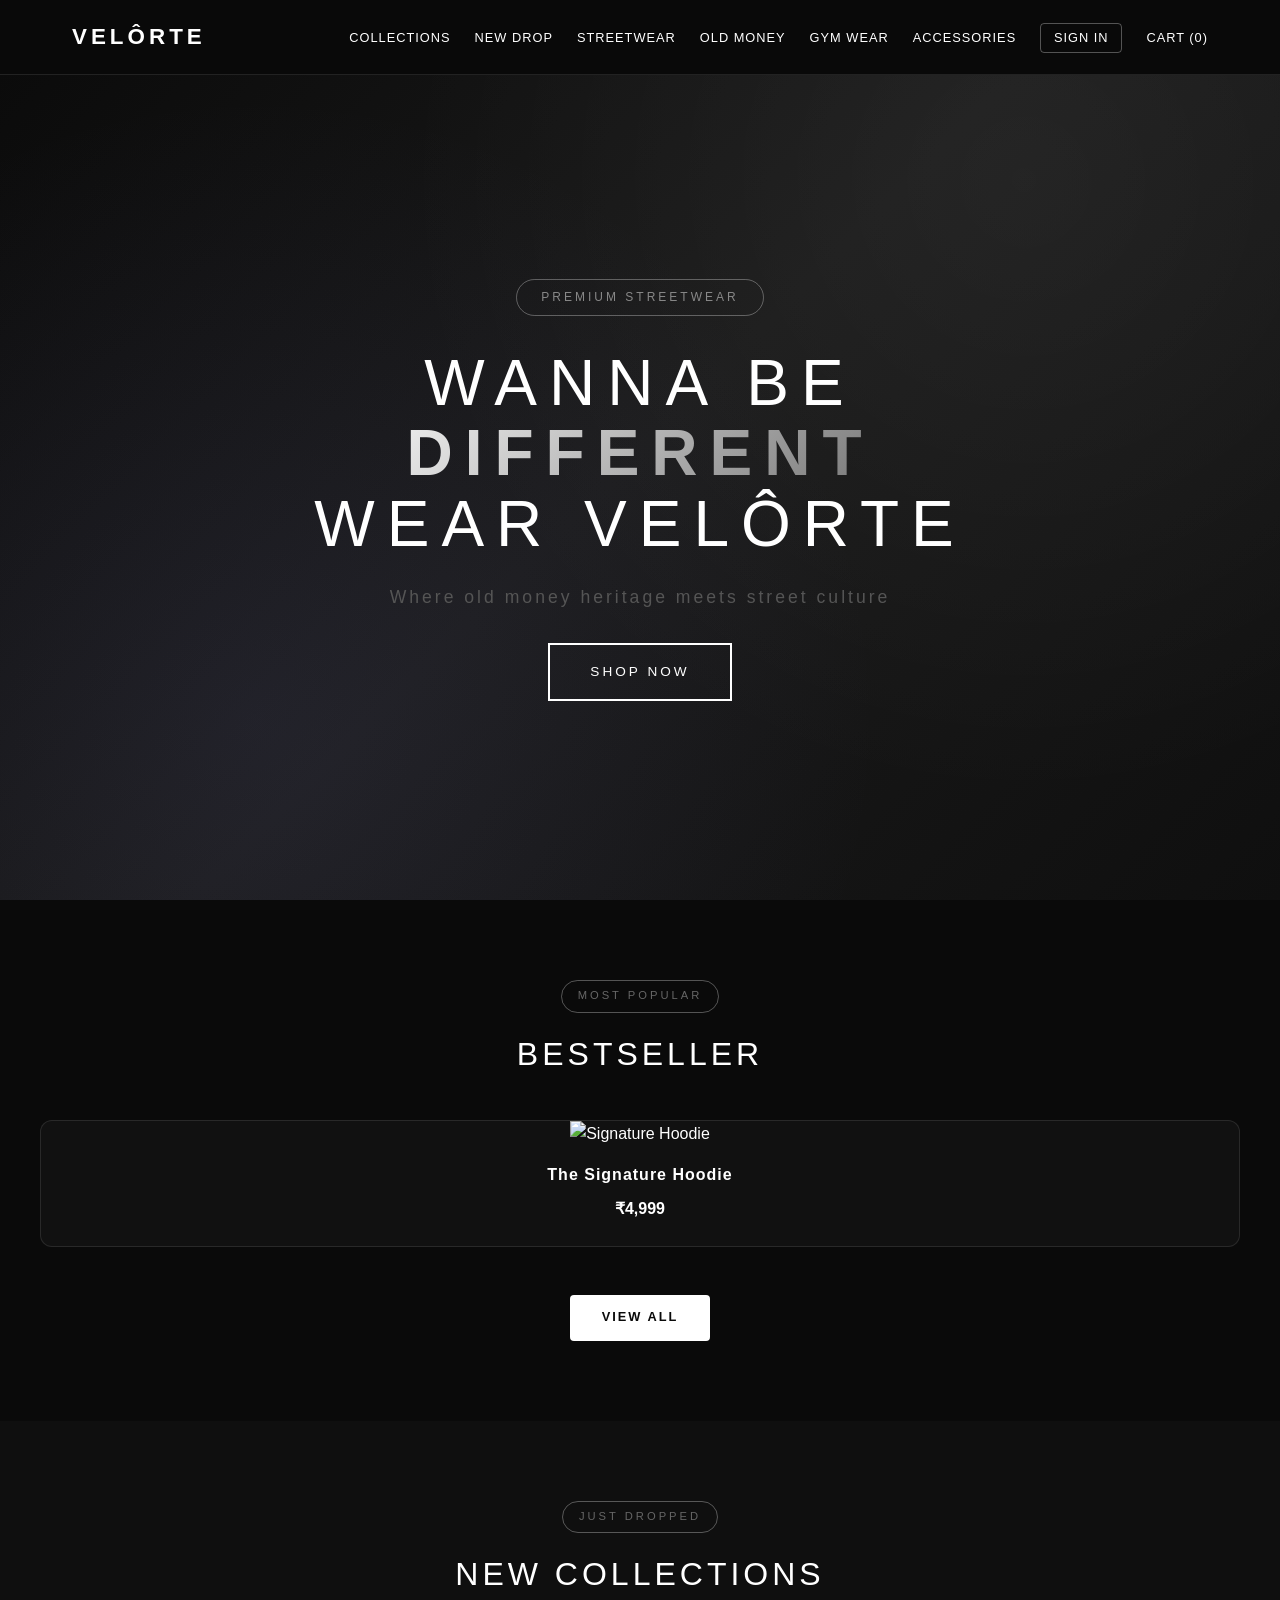
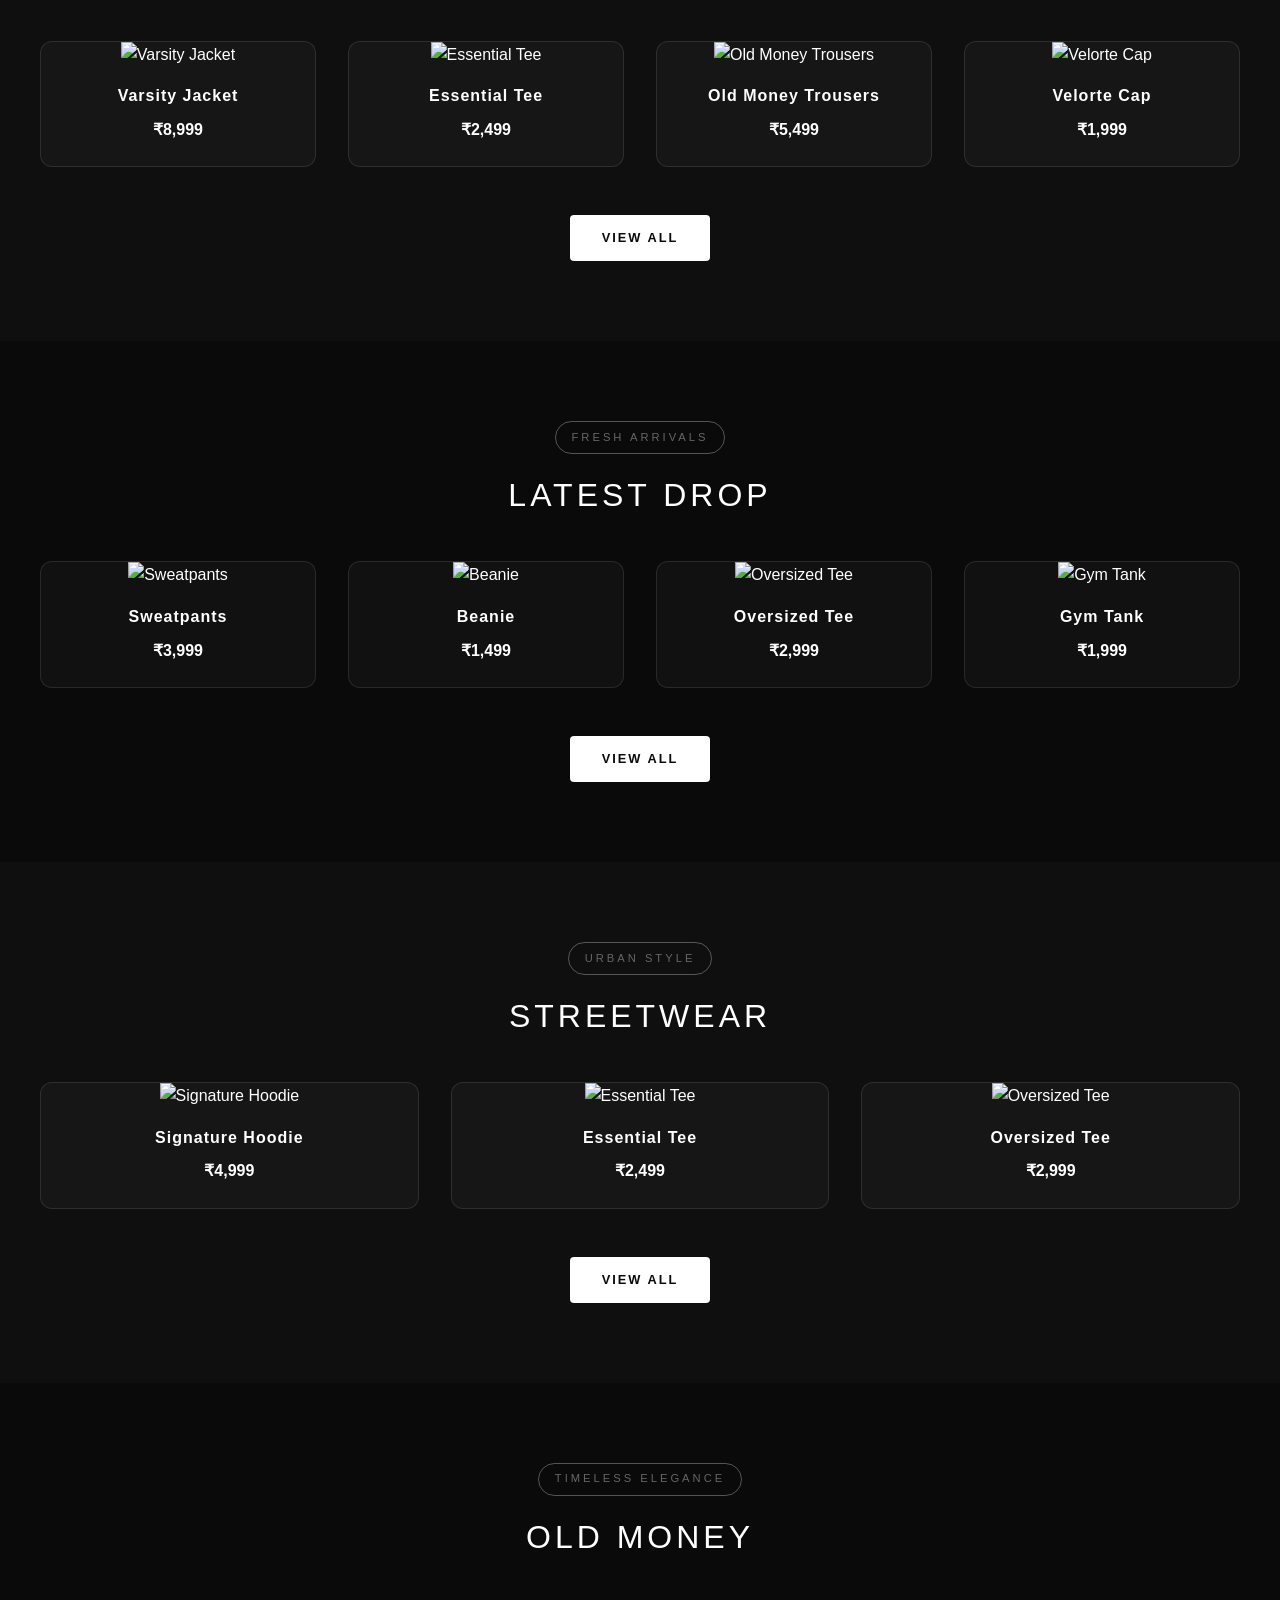
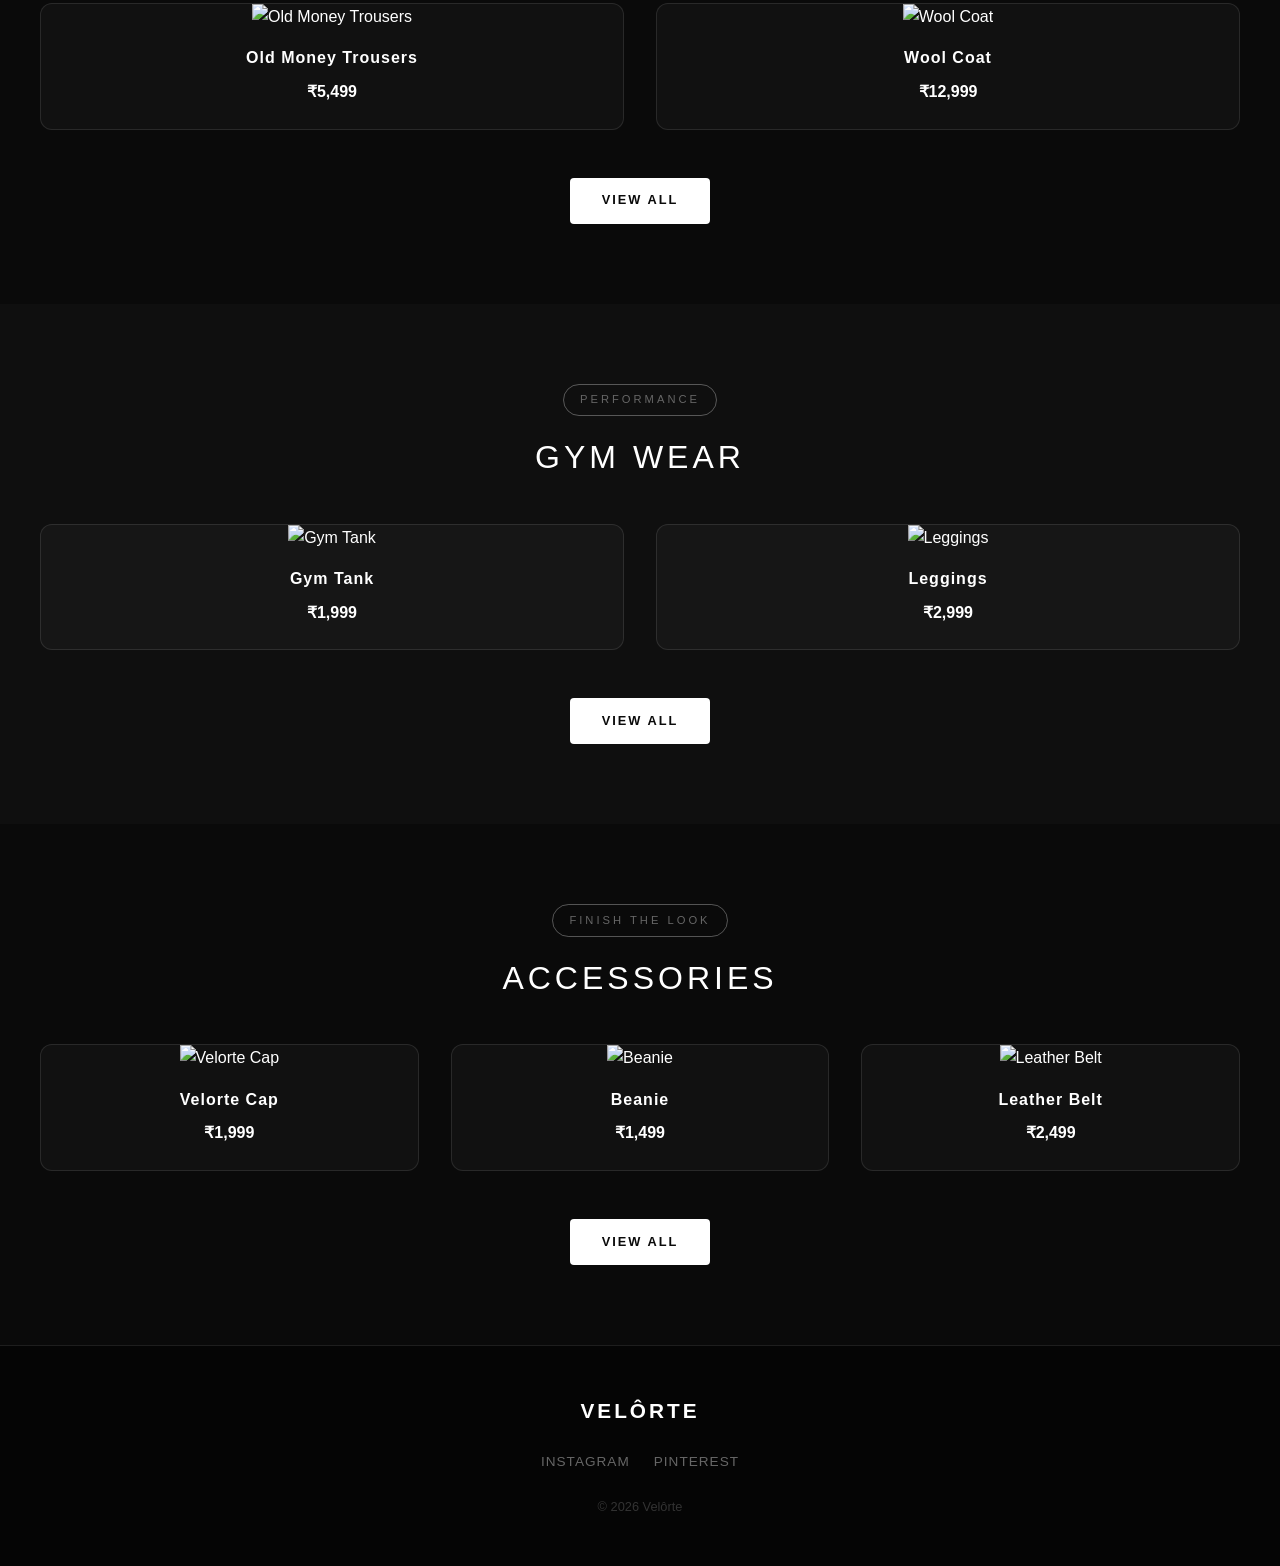
==== commit ac203f77: "Update index.html" ====
--- a/index.html
+++ b/index.html
@@ -1,853 +1,295 @@
 <!DOCTYPE html>
 <html lang="en">
 <head>
-    <meta charset="UTF-8">
-    <meta name="viewport" content="width=device-width, initial-scale=1.0">
-    <title>Velôrte | Wanna be different, wear Velôrte</title>
-    <link href="https://fonts.googleapis.com/css2?family=Inter:wght@300;400;500;600;700;800;900&family=Space+Grotesk:wght@400;500;600;700&display=swap" rel="stylesheet">
-    <script src="https://js.stripe.com/v3/"></script>
-    <style>
-        * { margin: 0; padding: 0; box-sizing: border-box; }
-        :root {
-            --pure-white: #ffffff; --off-white: #f5f5f5; --light-gray: #e8e8e8;
-            --mid-gray: #d0d0d0; --dark-gray: #1a1a1a; --charcoal: #0f0f0f;
-            --black: #000000; --camel: #c4a77d; --accent: #ff3333;
-        }
-        html { scroll-behavior: smooth; }
-        body { font-family: 'Inter', sans-serif; background: var(--pure-white); color: var(--charcoal); overflow-x: hidden; }
-        
-        /* Navigation */
-        nav { position: fixed; top: 0; width: 100%; padding: 1rem 4rem; display: flex; justify-content: space-between; align-items: center; z-index: 1000; background: var(--pure-white); border-bottom: 1px solid var(--light-gray); }
-        .logo { font-family: 'Space Grotesk', sans-serif; font-size: 1.4rem; font-weight: 700; letter-spacing: -0.02em; color: var(--black); cursor: pointer; }
-        .nav-center { display: flex; gap: 2.5rem; list-style: none; }
-        .nav-center a { color: var(--dark-gray); text-decoration: none; font-size: 0.75rem; font-weight: 500; letter-spacing: 0.02em; text-transform: capitalize; transition: color 0.3s; cursor: pointer; }
-        .nav-center a:hover { color: var(--black); }
-        .nav-right { display: flex; gap: 1.5rem; align-items: center; }
-        .nav-btn { background: none; border: none; cursor: pointer; padding: 0.5rem; position: relative; }
-        .nav-btn svg { width: 20px; height: 20px; transition: opacity 0.3s; }
-        .nav-btn:hover svg { opacity: 0.6; }
-        .cart-count { position: absolute; top: -2px; right: -2px; background: var(--black); color: white; font-size: 0.6rem; width: 16px; height: 16px; border-radius: 50%; display: flex; align-items: center; justify-content: center; }
-        
-        /* Search Overlay */
-        .search-overlay { position: fixed; top: 0; left: 0; width: 100%; height: 100%; background: rgba(255,255,255,0.98); z-index: 2000; display: none; align-items: center; justify-content: center; flex-direction: column; }
-        .search-overlay.active { display: flex; }
-        .search-box { width: 60%; max-width: 600px; }
-        .search-box input { width: 100%; padding: 1.5rem; font-size: 2rem; border: none; border-bottom: 2px solid var(--black); background: transparent; outline: none; font-family: 'Space Grotesk', sans-serif; }
-        .search-close { position: absolute; top: 2rem; right: 4rem; font-size: 2rem; cursor: pointer; background: none; border: none; }
-        
-        /* Cart Sidebar */
-        .cart-sidebar { position: fixed; top: 0; right: -450px; width: 450px; height: 100%; background: var(--pure-white); z-index: 2000; transition: right 0.4s ease; box-shadow: -5px 0 20px rgba(0,0,0,0.1); display: flex; flex-direction: column; }
-        .cart-sidebar.active { right: 0; }
-        .cart-header { padding: 2rem; border-bottom: 1px solid var(--light-gray); display: flex; justify-content: space-between; align-items: center; }
-        .cart-header h3 { font-family: 'Space Grotesk', sans-serif; font-size: 1.2rem; }
-        .cart-close { background: none; border: none; font-size: 1.5rem; cursor: pointer; }
-        .cart-items { flex: 1; padding: 2rem; overflow-y: auto; }
-        .cart-item { display: flex; gap: 1rem; padding: 1.5rem 0; border-bottom: 1px solid var(--light-gray); }
-        .cart-item-image { width: 80px; height: 100px; background: var(--off-white); flex-shrink: 0; }
-        .cart-item-details { flex: 1; }
-        .cart-item-name { font-weight: 600; margin-bottom: 0.5rem; }
-        .cart-item-price { color: var(--mid-gray); font-size: 0.9rem; }
-        .cart-item-remove { background: none; border: none; color: var(--accent); cursor: pointer; font-size: 0.8rem; }
-        .cart-empty { text-align: center; color: var(--mid-gray); margin-top: 4rem; }
-        .cart-footer { padding: 2rem; border-top: 1px solid var(--light-gray); }
-        .cart-total { display: flex; justify-content: space-between; margin-bottom: 1.5rem; font-size: 1.1rem; font-weight: 600; }
-        .checkout-btn { width: 100%; padding: 1rem; background: var(--black); color: white; border: none; font-size: 0.8rem; letter-spacing: 0.1em; text-transform: uppercase; cursor: pointer; transition: background 0.3s; margin-bottom: 1rem; }
-        .checkout-btn:hover { background: var(--dark-gray); }
-        .stripe-badge { text-align: center; font-size: 0.7rem; color: var(--mid-gray); }
-        
-        /* Profile Modal */
-        .profile-modal { position: fixed; top: 0; left: 0; width: 100%; height: 100%; background: rgba(0,0,0,0.5); z-index: 2000; display: none; align-items: center; justify-content: center; }
-        .profile-modal.active { display: flex; }
-        .profile-box { background: var(--pure-white); padding: 3rem; width: 90%; max-width: 400px; position: relative; }
-        .profile-close { position: absolute; top: 1rem; right: 1rem; background: none; border: none; font-size: 1.5rem; cursor: pointer; }
-        .profile-box h3 { font-family: 'Space Grotesk', sans-serif; margin-bottom: 2rem; }
-        .profile-box input { width: 100%; padding: 1rem; margin-bottom: 1rem; border: 1px solid var(--light-gray); font-size: 0.9rem; }
-        .profile-box button { width: 100%; padding: 1rem; background: var(--black); color: white; border: none; cursor: pointer; font-size: 0.8rem; text-transform: uppercase; letter-spacing: 0.1em; }
-        
-        /* Product Detail Modal */
-        .product-modal { position: fixed; top: 0; left: 0; width: 100%; height: 100%; background: rgba(0,0,0,0.8); z-index: 3000; display: none; align-items: center; justify-content: center; overflow-y: auto; }
-        .product-modal.active { display: flex; }
-        .product-detail-container { background: var(--pure-white); width: 90%; max-width: 1200px; max-height: 90vh; overflow-y: auto; display: grid; grid-template-columns: 1fr 1fr; position: relative; }
-        .product-detail-close { position: absolute; top: 1.5rem; right: 1.5rem; background: none; border: none; font-size: 2rem; cursor: pointer; z-index: 10; }
-        .product-detail-image { background: var(--off-white); aspect-ratio: 1; position: relative; }
-        .product-detail-image::before { content: ''; position: absolute; inset: 0; background: linear-gradient(135deg, var(--light-gray) 0%, var(--mid-gray) 100%); }
-        .product-detail-info { padding: 4rem; display: flex; flex-direction: column; justify-content: center; }
-        .product-detail-tag { display: inline-block; padding: 0.5rem 1rem; border: 1px solid var(--dark-gray); font-size: 0.65rem; letter-spacing: 0.1em; text-transform: uppercase; margin-bottom: 1.5rem; width: fit-content; }
-        .product-detail-name { font-family: 'Space Grotesk', sans-serif; font-size: 2.5rem; font-weight: 700; margin-bottom: 1rem; line-height: 1.1; }
-        .product-detail-price { font-size: 1.5rem; font-weight: 600; color: var(--camel); margin-bottom: 2rem; }
-        .product-detail-description { font-size: 0.95rem; line-height: 1.8; color: var(--dark-gray); margin-bottom: 2rem; }
-        .product-detail-features { list-style: none; margin-bottom: 2rem; }
-        .product-detail-features li { padding: 0.5rem 0; font-size: 0.85rem; color: var(--dark-gray); border-bottom: 1px solid var(--light-gray); }
-        .product-detail-features li::before { content: '✓'; margin-right: 0.5rem; color: var(--camel); }
-        .size-selector { margin-bottom: 2rem; }
-        .size-selector label { display: block; font-size: 0.8rem; font-weight: 600; margin-bottom: 0.8rem; text-transform: uppercase; letter-spacing: 0.1em; }
-        .size-options { display: flex; gap: 0.8rem; }
-        .size-option { width: 50px; height: 50px; border: 1px solid var(--light-gray); display: flex; align-items: center; justify-content: center; cursor: pointer; font-size: 0.85rem; font-weight: 500; transition: all 0.3s; }
-        .size-option:hover, .size-option.active { border-color: var(--black); background: var(--black); color: white; }
-        .add-to-cart-btn { width: 100%; padding: 1.5rem; background: var(--black); color: white; border: none; font-size: 0.85rem; font-weight: 600; letter-spacing: 0.15em; text-transform: uppercase; cursor: pointer; transition: background 0.3s; margin-bottom: 1rem; }
-        .add-to-cart-btn:hover { background: var(--dark-gray); }
-        .printify-badge { text-align: center; font-size: 0.7rem; color: var(--mid-gray); }
-        
-        /* Payment Modal */
-        .payment-modal { position: fixed; top: 0; left: 0; width: 100%; height: 100%; background: rgba(0,0,0,0.9); z-index: 4000; display: none; align-items: center; justify-content: center; }
-        .payment-modal.active { display: flex; }
-        .payment-container { background: var(--pure-white); width: 90%; max-width: 500px; padding: 3rem; position: relative; }
-        .payment-close { position: absolute; top: 1rem; right: 1rem; background: none; border: none; font-size: 1.5rem; cursor: pointer; }
-        .payment-container h3 { font-family: 'Space Grotesk', sans-serif; font-size: 1.5rem; margin-bottom: 2rem; text-align: center; }
-        .payment-summary { background: var(--off-white); padding: 1.5rem; margin-bottom: 2rem; }
-        .payment-summary-row { display: flex; justify-content: space-between; margin-bottom: 0.8rem; font-size: 0.9rem; }
-        .payment-summary-row.total { font-weight: 700; font-size: 1.1rem; border-top: 1px solid var(--light-gray); padding-top: 1rem; margin-top: 1rem; }
-        #card-element { border: 1px solid var(--light-gray); padding: 1rem; margin-bottom: 1.5rem; }
-        #card-errors { color: var(--accent); font-size: 0.85rem; margin-bottom: 1rem; }
-        .pay-btn { width: 100%; padding: 1.2rem; background: var(--black); color: white; border: none; font-size: 0.9rem; font-weight: 600; letter-spacing: 0.1em; text-transform: uppercase; cursor: pointer; }
-        .pay-btn:disabled { background: var(--mid-gray); cursor: not-allowed; }
-        
-        /* Hero Section */
-        .hero { min-height: 100vh; background: var(--off-white); padding-top: 80px; position: relative; overflow: hidden; }
-        .hero-container { max-width: 1400px; margin: 0 auto; padding: 2rem 4rem; display: grid; grid-template-columns: 1fr 1.2fr; gap: 4rem; align-items: center; min-height: calc(100vh - 80px); }
-        .hero-content { position: relative; z-index: 2; }
-        .hero-tag { display: inline-block; padding: 0.5rem 1rem; border: 1px solid var(--dark-gray); border-radius: 20px; font-size: 0.65rem; letter-spacing: 0.1em; text-transform: uppercase; margin-bottom: 2rem; background: var(--pure-white); cursor: pointer; transition: all 0.3s; }
-        .hero-tag:hover { background: var(--black); color: white; }
-        .hero-title { font-family: 'Space Grotesk', sans-serif; font-size: clamp(4rem, 12vw, 10rem); font-weight: 700; line-height: 0.9; letter-spacing: -0.04em; color: var(--black); margin-bottom: 2rem; }
-        .hero-title span { display: block; }
-        .hero-title .line-2 { color: var(--mid-gray); }
-        .hero-image-area { position: relative; height: 100%; display: flex; align-items: center; justify-content: center; }
-        .hero-image { width: 100%; aspect-ratio: 4/5; background: linear-gradient(135deg, var(--light-gray) 0%, var(--mid-gray) 100%); position: relative; overflow: hidden; }
-        .hero-thumb { position: absolute; bottom: 10%; right: -5%; width: 120px; height: 160px; background: var(--pure-white); border: 2px solid var(--black); padding: 0.5rem; transform: rotate(5deg); box-shadow: 10px 10px 0 rgba(0,0,0,0.1); }
-        
-        /* Marquee */
-        .marquee-section { background: var(--black); padding: 1.2rem 0; overflow: hidden; }
-        .marquee-track { display: flex; animation: marquee 20s linear infinite; white-space: nowrap; }
-        .marquee-item { font-family: 'Space Grotesk', sans-serif; font-size: 0.7rem; font-weight: 600; letter-spacing: 0.15em; text-transform: uppercase; color: var(--mid-gray); padding: 0 3rem; display: flex; align-items: center; gap: 3rem; }
-        .marquee-item::after { content: ''; width: 4px; height: 4px; background: var(--camel); border-radius: 50%; }
-        @keyframes marquee { 0% { transform: translateX(0); } 100% { transform: translateX(-50%); } }
-        
-        /* Street Shop */
-        .street-shop { background: var(--charcoal); color: var(--pure-white); padding: 6rem 4rem; text-align: center; }
-        .street-shop h2 { font-family: 'Space Grotesk', sans-serif; font-size: clamp(2rem, 5vw, 3.5rem); font-weight: 700; letter-spacing: -0.02em; margin-bottom: 1.5rem; line-height: 1.1; }
-        .street-shop p { font-size: 0.9rem; color: var(--mid-gray); max-width: 500px; margin: 0 auto 2rem; line-height: 1.8; }
-        .street-tag { display: inline-block; padding: 0.6rem 1.5rem; border: 1px solid var(--mid-gray); font-size: 0.7rem; letter-spacing: 0.15em; text-transform: uppercase; color: var(--mid-gray); }
-        
-        /* Sections */
-        .section { padding: 5rem 4rem; }
-        .section-header { display: flex; justify-content: space-between; align-items: center; margin-bottom: 3rem; }
-        .section-title-box { display: flex; align-items: center; gap: 1rem; }
-        .section-number { font-family: 'Space Grotesk', sans-serif; font-size: 0.7rem; color: var(--mid-gray); font-weight: 600; }
-        .section-title { font-family: 'Space Grotesk', sans-serif; font-size: 1.5rem; font-weight: 700; letter-spacing: -0.02em; text-transform: uppercase; }
-        .view-all { font-size: 0.75rem; font-weight: 500; color: var(--dark-gray); text-decoration: none; border-bottom: 1px solid var(--dark-gray); padding-bottom: 0.2rem; transition: all 0.3s; }
-        .view-all:hover { color: var(--black); }
-        
-        /* Product Grid */
-        .product-grid { display: grid; grid-template-columns: repeat(4, 1fr); gap: 1.5rem; }
-        .product-card { position: relative; cursor: pointer; transition: transform 0.4s ease; }
-        .product-card:hover { transform: translateY(-8px); }
-        .product-card.bestseller { grid-column: span 2; grid-row: span 2; }
-        .product-card.bestseller .product-image { aspect-ratio: 1; }
-        .product-image { aspect-ratio: 3/4; background: var(--off-white); position: relative; overflow: hidden; margin-bottom: 1rem; }
-        .product-image::before { content: ''; position: absolute; inset: 0; background: linear-gradient(135deg, var(--light-gray) 0%, var(--mid-gray) 100%); transition: transform 0.6s ease; }
-        .product-card:hover .product-image::before { transform: scale(1.05); }
-        .quick-view { position: absolute; bottom: 1rem; left: 50%; transform: translateX(-50%); padding: 0.8rem 1.5rem; background: var(--pure-white); border: 1px solid var(--black); font-size: 0.7rem; letter-spacing: 0.1em; text-transform: uppercase; opacity: 0; transition: all 0.3s; cursor: pointer; }
-        .product-card:hover .quick-view { opacity: 1; }
-        .bestseller-tag { position: absolute; top: 1rem; left: 1rem; background: var(--black); color: white; padding: 0.5rem 1rem; font-size: 0.65rem; letter-spacing: 0.15em; text-transform: uppercase; font-weight: 600; z-index: 2; }
-        .product-tag { position: absolute; top: 1rem; left: 1rem; font-size: 0.6rem; letter-spacing: 0.1em; text-transform: uppercase; padding: 0.4rem 0.8rem; background: var(--pure-white); border: 1px solid var(--dark-gray); z-index: 2; }
-        .product-info h3 { font-size: 0.9rem; font-weight: 600; margin-bottom: 0.5rem; color: var(--dark-gray); }
-        .product-info .price { font-size: 0.8rem; color: var(--mid-gray); font-weight: 500; }
-        
-        /* Dark Sections */
-        .dark-section { background: var(--charcoal); color: var(--pure-white); }
-        .dark-section .section-title { color: var(--pure-white); }
-        .dark-section .view-all { color: var(--mid-gray); border-color: var(--mid-gray); }
-        .dark-section .product-image { background: var(--dark-gray); }
-        .dark-section .product-image::before { background: linear-gradient(135deg, #2a2a2a 0%, #1a1a1a 100%); }
-        .dark-section .product-tag { background: var(--charcoal); border-color: var(--mid-gray); color: var(--pure-white); }
-        
-        /* Footer */
-        footer { background: var(--charcoal); color: var(--pure-white); padding: 4rem; border-top: 1px solid var(--dark-gray); }
-        .footer-grid { display: grid; grid-template-columns: 2fr repeat(3, 1fr); gap: 4rem; margin-bottom: 4rem; }
-        .footer-brand h3 { font-family: 'Space Grotesk', sans-serif; font-size: 1.5rem; font-weight: 700; margin-bottom: 1rem; }
-        .footer-brand p { font-size: 0.8rem; color: var(--mid-gray); line-height: 1.8; max-width: 300px; }
-        .footer-col h4 { font-size: 0.7rem; font-weight: 600; letter-spacing: 0.1em; text-transform: uppercase; margin-bottom: 1.5rem; color: var(--mid-gray); }
-        .footer-col ul { list-style: none; }
-        .footer-col li { margin-bottom: 0.8rem; }
-        .footer-col a { color: var(--pure-white); text-decoration: none; font-size: 0.8rem; transition: color 0.3s; }
-        .footer-col a:hover { color: var(--camel); }
-        .footer-bottom { border-top: 1px solid var(--dark-gray); padding-top: 2rem; display: flex; justify-content: space-between; font-size: 0.7rem; color: var(--mid-gray); }
-        
-        /* Overlay */
-        .overlay { position: fixed; inset: 0; background: rgba(0,0,0,0.5); z-index: 1500; display: none; }
-        .overlay.active { display: block; }
-        
-        /* Mobile */
-        @media (max-width: 1024px) {
-            .hero-container { grid-template-columns: 1fr; padding: 2rem; }
-            .hero-image-area { display: none; }
-            .product-grid { grid-template-columns: repeat(2, 1fr); }
-            .product-card.bestseller { grid-column: span 2; grid-row: span 1; }
-            .section { padding: 3rem 2rem; }
-            .product-detail-container { grid-template-columns: 1fr; }
-            .product-detail-info { padding: 2rem; }
-            .cart-sidebar { width: 100%; right: -100%; }
-            .footer-grid { grid-template-columns: 1fr 1fr; }
-        }
-        @media (max-width: 768px) {
-            nav { padding: 1rem 1.5rem; }
-            .nav-center { display: none; }
-            .product-grid { grid-template-columns: repeat(2, 1fr); }
-            .product-card.bestseller { grid-column: span 2; }
-            .section-header { flex-direction: column; align-items: flex-start; gap: 1rem; }
-            .footer-grid { grid-template-columns: 1fr; }
-            .payment-container, .product-detail-container { width: 95%; max-height: 95vh; }
-        }
-    </style>
+  <meta charset="UTF-8">
+  <meta name="viewport" content="width=device-width, initial-scale=1.0">
+  <title>Velôrte | Wanna be different, wear Velôrte</title>
+  <link rel="stylesheet" href="style.css?v=3">
+  <!-- Stripe.js -->
+  <script src="https://js.stripe.com/v3/"></script>
 </head>
 <body>
-    <div class="overlay" id="overlay"></div>
-    
-    <div class="search-overlay" id="searchOverlay">
-        <button class="search-close" onclick="closeSearch()">×</button>
-        <div class="search-box">
-            <input type="text" placeholder="Search products..." id="searchInput">
+
+  <header>
+    <nav>
+      <h1>VELÔRTE</h1>
+      <ul>
+        <li><a href="#collections">Collections</a></li>
+        <li><a href="#new-drop">New Drop</a></li>
+        <li><a href="#streetwear">Streetwear</a></li>
+        <li><a href="#old-money">Old Money</a></li>
+        <li><a href="#gym-wear">Gym Wear</a></li>
+        <li><a href="#accessories">Accessories</a></li>
+        <li><a href="javascript:void(0)" id="signin-btn" class="signin-link">Sign In</a></li>
+        <li><a href="javascript:void(0)" onclick="toggleCart()">Cart (<span id="cart-count">0</span>)</a></li>
+      </ul>
+    </nav>
+  </header>
+
+  <!-- Sign In Modal -->
+  <div id="signin-modal" class="modal">
+    <div class="modal-content">
+      <button class="close-btn" onclick="closeModal()">&times;</button>
+      <h2>Sign In</h2>
+      <form id="login-form" onsubmit="handleLogin(event)">
+        <label>Email</label>
+        <input type="email" id="email" required placeholder="your@email.com">
+        <label>Password</label>
+        <input type="password" id="password" required placeholder="••••••••">
+        <button type="submit" class="btn-submit">Sign In</button>
+      </form>
+    </div>
+  </div>
+
+  <!-- Cart Sidebar -->
+  <div id="cart-sidebar" class="cart-sidebar">
+    <div class="cart-header">
+      <h3>Your Cart</h3>
+      <button class="close-cart" onclick="toggleCart()">&times;</button>
+    </div>
+    <div id="cart-items" class="cart-items">
+      <p class="empty-cart">Your cart is empty</p>
+    </div>
+    <div class="cart-footer">
+      <div class="cart-total">
+        <span>Total:</span>
+        <span id="cart-total">₹0</span>
+      </div>
+      <button class="btn-checkout" onclick="openPayment()">Checkout</button>
+    </div>
+  </div>
+
+  <!-- Payment Modal -->
+  <div id="payment-modal" class="payment-modal">
+    <div class="payment-content">
+      <button class="close-btn" onclick="closePayment()">&times;</button>
+      <h2>Secure Checkout</h2>
+      <div class="payment-summary">
+        <div class="payment-row">
+          <span>Subtotal</span>
+          <span id="payment-subtotal">₹0</span>
         </div>
-    </div>
-    
-    <div class="cart-sidebar" id="cartSidebar">
-        <div class="cart-header">
-            <h3>Your Bag (<span id="cartItemCount">0</span>)</h3>
-            <button class="cart-close" onclick="closeCart()">×</button>
+        <div class="payment-row">
+          <span>Shipping</span>
+          <span>Calculated next</span>
         </div>
-        <div class="cart-items" id="cartItems">
-            <p class="cart-empty">Your bag is empty</p>
+        <div class="payment-row total">
+          <span>Total</span>
+          <span id="payment-total">₹0</span>
         </div>
-        <div class="cart-footer">
-            <div class="cart-total">
-                <span>Total</span>
-                <span id="cartTotal">₹0</span>
-            </div>
-            <button class="checkout-btn" onclick="openPayment()">Proceed to Checkout</button>
-            <p class="stripe-badge">Secure checkout powered by Stripe</p>
-        </div>
-    </div>
-    
-    <div class="profile-modal" id="profileModal">
-        <div class="profile-box">
-            <button class="profile-close" onclick="closeProfile()">×</button>
-            <h3>Sign In</h3>
-            <input type="email" placeholder="Email" id="profileEmail">
-            <input type="password" placeholder="Password" id="profilePassword">
-            <button onclick="signIn()">Sign In</button>
-        </div>
-    </div>
-    
-    <div class="product-modal" id="productModal">
-        <div class="product-detail-container">
-            <button class="product-detail-close" onclick="closeProductDetail()">×</button>
-            <div class="product-detail-image" id="productDetailImage"></div>
-            <div class="product-detail-info">
-                <span class="product-detail-tag" id="productDetailTag">New</span>
-                <h2 class="product-detail-name" id="productDetailName">Product Name</h2>
-                <p class="product-detail-price" id="productDetailPrice">₹0</p>
-                <p class="product-detail-description" id="productDetailDesc">Description</p>
-                <ul class="product-detail-features">
-                    <li>Premium 100% cotton fabric</li>
-                    <li>Print-on-demand by Printify</li>
-                    <li>Ships within 2-5 business days</li>
-                    <li>Worldwide shipping available</li>
-                </ul>
-                <div class="size-selector">
-                    <label>Select Size</label>
-                    <div class="size-options">
-                        <div class="size-option" onclick="selectSize(this)">S</div>
-                        <div class="size-option" onclick="selectSize(this)">M</div>
-                        <div class="size-option active" onclick="selectSize(this)">L</div>
-                        <div class="size-option" onclick="selectSize(this)">XL</div>
-                    </div>
-                </div>
-                <button class="add-to-cart-btn" onclick="addToCartFromDetail()">Add to Bag</button>
-                <p class="printify-badge">Ships from Printify - Print on Demand</p>
-            </div>
-        </div>
-    </div>
-    
-    <div class="payment-modal" id="paymentModal">
-        <div class="payment-container">
-            <button class="payment-close" onclick="closePayment()">×</button>
-            <h3>Secure Checkout</h3>
-            <div class="payment-summary">
-                <div class="payment-summary-row">
-                    <span>Subtotal</span>
-                    <span id="paymentSubtotal">₹0</span>
-                </div>
-                <div class="payment-summary-row">
-                    <span>Shipping</span>
-                    <span>Calculated at next step</span>
-                </div>
-                <div class="payment-summary-row total">
-                    <span>Total</span>
-                    <span id="paymentTotal">₹0</span>
-                </div>
-            </div>
-            <div id="card-element"></div>
-            <div id="card-errors"></div>
-            <button class="pay-btn" id="payButton" onclick="processPayment()">Pay Now</button>
-        </div>
-    </div>
-
-    <nav>
-        <div class="logo" onclick="window.scrollTo(0,0)">Velôrte</div>
-        <ul class="nav-center">
-            <li><a href="#new-collections">New Collections</a></li>
-            <li><a href="#latest-drop">Latest Drop</a></li>
-            <li><a href="#streetwear">Streetwear</a></li>
-            <li><a href="#old-money">Old Money</a></li>
-            <li><a href="#gym-wear">Gym Wear</a></li>
-            <li><a href="#accessories">Accessories</a></li>
-        </ul>
-        <div class="nav-right">
-            <button class="nav-btn" onclick="openSearch()">
-                <svg viewBox="0 0 24 24" fill="none" stroke="currentColor" stroke-width="2"><circle cx="11" cy="11" r="8"/><path d="m21 21-4.35-4.35"/></svg>
-            </button>
-            <button class="nav-btn" onclick="openProfile()">
-                <svg viewBox="0 0 24 24" fill="none" stroke="currentColor" stroke-width="2"><path d="M20 21v-2a4 4 0 0 0-4-4H8a4 4 0 0 0-4 4v2"/><circle cx="12" cy="7" r="4"/></svg>
-            </button>
-            <button class="nav-btn" onclick="openCart()">
-                <svg viewBox="0 0 24 24" fill="none" stroke="currentColor" stroke-width="2"><path d="M6 6h15l-1.5 9h-12z"/><circle cx="9" cy="20" r="1.5"/><circle cx="18" cy="20" r="1.5"/><path d="M6 6 5 3H2"/></svg>
-                <span class="cart-count" id="cartCount">0</span>
-            </button>
-        </div>
-    </nav>
-
-    <section class="hero">
-        <div class="hero-container">
-            <div class="hero-content">
-                <span class="hero-tag" onclick="document.getElementById('new-collections').scrollIntoView({behavior: 'smooth'})">New Collection</span>
-                <h1 class="hero-title">
-                    <span class="line-1">Wanna be</span>
-                    <span class="line-2">different</span>
-                </h1>
-            </div>
-            <div class="hero-image-area">
-                <div class="hero-image"></div>
-                <div class="hero-thumb"></div>
-            </div>
-        </div>
-    </section>
-
-    <section class="marquee-section">
-        <div class="marquee-track">
-            <span class="marquee-item">New Collections</span>
-            <span class="marquee-item">Latest Drop</span>
-            <span class="marquee-item">Streetwear</span>
-            <span class="marquee-item">Old Money</span>
-            <span class="marquee-item">Gym Wear</span>
-            <span class="marquee-item">Accessories</span>
-            <span class="marquee-item">New Collections</span>
-            <span class="marquee-item">Latest Drop</span>
-            <span class="marquee-item">Streetwear</span>
-            <span class="marquee-item">Old Money</span>
-            <span class="marquee-item">Gym Wear</span>
-            <span class="marquee-item">Accessories</span>
-        </div>
-    </section>
-
-    <section class="street-shop">
-        <h2>Wanna be different,<br>wear Velôrte</h2>
-        <p>Where old money heritage meets street culture. Crafted for those who don't follow—they lead. Limited drops. No restocks. Only the worthy.</p>
-        <span class="street-tag">100% Legit • Print on Demand</span>
-    </section>
-
-    <section class="section" id="new-collections">
-        <div class="section-header">
-            <div class="section-title-box">
-                <span class="section-number">01</span>
-                <h2 class="section-title">New Collections</h2>
-            </div>
-            <a href="#" class="view-all">View All →</a>
-        </div>
-        <div class="product-grid">
-            <div class="product-card bestseller" onclick="openProductDetail('The Signature Hoodie', 4999, 'New', 'Our flagship piece. The Signature Hoodie represents the perfect fusion of old money elegance and streetwear comfort. Made from premium heavyweight cotton with a relaxed fit.')">
-                <div class="product-image">
-                    <span class="bestseller-tag">Bestseller</span>
-                    <button class="quick-view">Quick View</button>
-                </div>
-                <div class="product-info">
-                    <h3>The Signature Hoodie</h3>
-                    <p class="price">₹4,999</p>
-                </div>
-            </div>
-            <div class="product-card" onclick="openProductDetail('Camel Overcoat', 12999, 'New', 'Timeless sophistication meets modern street style. This camel overcoat is crafted from premium wool blend for those who demand excellence.')">
-                <div class="product-image">
-                    <span class="product-tag">New</span>
-                    <button class="quick-view">Quick View</button>
-                </div>
-                <div class="product-info">
-                    <h3>Camel Overcoat</h3>
-                    <p class="price">₹12,999</p>
-                </div>
-            </div>
-            <div class="product-card" onclick="openProductDetail('Structured Cap', 2499, 'Hot', 'Clean lines and premium construction. The Structured Cap adds that finishing touch to any outfit.')">
-                <div class="product-image">
-                    <span class="product-tag">Hot</span>
-                    <button class="quick-view">Quick View</button>
-                </div>
-                <div class="product-info">
-                    <h3>Structured Cap</h3>
-                    <p class="price">₹2,499</p>
-                </div>
-            </div>
-            <div class="product-card" onclick="openProductDetail('Heritage Tote', 8999, 'Limited', 'Spacious, durable, and undeniably stylish. The Heritage Tote carries everything you need with understated luxury.')">
-                <div class="product-image">
-                    <span class="product-tag">Limited</span>
-                    <button class="quick-view">Quick View</button>
-                </div>
-                <div class="product-info">
-                    <h3>Heritage Tote</h3>
-                    <p class="price">₹8,999</p>
-                </div>
-            </div>
-        </div>
-    </section>
-
-    <section class="section dark-section" id="latest-drop">
-        <div class="section-header">
-            <div class="section-title-box">
-                <span class="section-number">02</span>
-                <h2 class="section-title">Latest Drop</h2>
-            </div>
-            <a href="#" class="view-all">View All →</a>
-        </div>
-        <div class="product-grid">
-            <div class="product-card bestseller" onclick="openProductDetail('Drop 01 Exclusive', 5999, 'Limited', 'The exclusive piece from our inaugural drop. Limited quantities, never to be restocked. Own a piece of Velôrte history.')">
-                <div class="product-image">
-                    <span class="bestseller-tag">Bestseller</span>
-                    <button class="quick-view">Quick View</button>
-                </div>
-                <div class="product-info">
-                    <h3>Drop 01 Exclusive</h3>
-                    <p class="price">₹5,999</p>
-                </div>
-            </div>
-            <div class="product-card" onclick="openProductDetail('Velôrte Tee', 2999, 'New', 'Clean, minimal, essential. The Velôrte Tee features our signature logo embroidered on premium heavyweight cotton.')">
-                <div class="product-image">
-                    <span class="product-tag">New</span>
-                    <button class="quick-view">Quick View</button>
-                </div>
-                <div class="product-info">
-                    <h3>Velôrte Tee</h3>
-                    <p class="price">₹2,999</p>
-                </div>
-            </div>
-            <div class="product-card" onclick="openProductDetail('Street Jacket', 7999, 'Limited', 'Technical outerwear meets street aesthetics. Water-resistant, breathable, and built for the urban environment.')">
-                <div class="product-image">
-                    <span class="product-tag">Limited</span>
-                    <button class="quick-view">Quick View</button>
-                </div>
-                <div class="product-info">
-                    <h3>Street Jacket</h3>
-                    <p class="price">₹7,999</p>
-                </div>
-            </div>
-            <div class="product-card" onclick="openProductDetail('Crewneck Sweat', 3499, 'New', 'The perfect middle ground. Our Crewneck Sweat offers warmth without bulk, style without trying too hard.')">
-                <div class="product-image">
-                    <span class="product-tag">New</span>
-                    <button class="quick-view">Quick View</button>
-                </div>
-                <div class="product-info">
-                    <h3>Crewneck Sweat</h3>
-                    <p class="price">₹3,499</p>
-                </div>
-            </div>
-        </div>
-    </section>
-
-    <section class="section" id="streetwear">
-        <div class="section-header">
-            <div class="section-title-box">
-                <span class="section-number">03</span>
-                <h2 class="section-title">Streetwear</h2>
-            </div>
-            <a href="#" class="view-all">View All →</a>
-        </div>
-        <div class="product-grid">
-            <div class="product-card bestseller" onclick="openProductDetail('Oversized Hoodie', 5499, 'Hot', 'Maximum comfort, maximum style. The Oversized Hoodie drapes perfectly for that effortless street look.')">
-                <div class="product-image">
-                    <span class="bestseller-tag">Bestseller</span>
-                    <button class="quick-view">Quick View</button>
-                </div>
-                <div class="product-info">
-                    <h3>Oversized Hoodie</h3>
-                    <p class="price">₹5,499</p>
-                </div>
-            </div>
-            <div class="product-card" onclick="openProductDetail('Cargo Pants', 4499, 'Hot', 'Functional pockets, tapered fit, premium fabric. Cargo pants reimagined for the modern era.')">
-                <div class="product-image">
-                    <span class="product-tag">Hot</span>
-                    <button class="quick-view">Quick View</button>
-                </div>
-                <div class="product-info">
-                    <h3>Cargo Pants</h3>
-                    <p class="price">₹4,499</p>
-                </div>
-            </div>
-            <div class="product-card" onclick="openProductDetail('Graphic Tee', 2499, 'New', 'Bold graphics, premium cotton. Make a statement without saying a word.')">
-                <div class="product-image">
-                    <span class="product-tag">New</span>
-                    <button class="quick-view">Quick View</button>
-                </div>
-                <div class="product-info">
-                    <h3>Graphic Tee</h3>
-                    <p class="price">₹2,499</p>
-                </div>
-            </div>
-            <div class="product-card" onclick="openProductDetail('Street Sneakers', 6999, 'Limited', 'Designed for the streets, built to last. Premium materials with that worn-in comfort from day one.')">
-                <div class="product-image">
-                    <span class="product-tag">Limited</span>
-                    <button class="quick-view">Quick View</button>
-                </div>
-                <div class="product-info">
-                    <h3>Street Sneakers</h3>
-                    <p class="price">₹6,999</p>
-                </div>
-            </div>
-        </div>
-    </section>
-
-    <section class="section dark-section" id="old-money">
-        <div class="section-header">
-            <div class="section-title-box">
-                <span class="section-number">04</span>
-                <h2 class="section-title">Old Money</h2>
-            </div>
-            <a href="#" class="view-all">View All →</a>
-        </div>
-        <div class="product-grid">
-            <div class="product-card bestseller" onclick="openProductDetail('Wool Overcoat', 15999, 'Heritage', 'The epitome of quiet luxury. Italian wool, impeccable tailoring, timeless silhouette.')">
-                <div class="product-image">
-                    <span class="bestseller-tag">Bestseller</span>
-                    <button class="quick-view">Quick View</button>
-                </div>
-                <div class="product-info">
-                    <h3>Wool Overcoat</h3>
-                    <p class="price">₹15,999</p>
-                </div>
-            </div>
-            <div class="product-card" onclick="openProductDetail('Cashmere Sweater', 8999, 'Heritage', 'Pure cashmere softness. A piece that feels as good as it looks, season after season.')">
-                <div class="product-image">
-                    <span class="product-tag">Heritage</span>
-                    <button class="quick-view">Quick View</button>
-                </div>
-                <div class="product-info">
-                    <h3>Cashmere Sweater</h3>
-                    <p class="price">₹8,999</p>
-                </div>
-            </div>
-            <div class="product-card" onclick="openProductDetail('Tailored Trousers', 6499, 'Classic', 'Precision cut, premium fabric, perfect drape. Trousers that command respect.')">
-                <div class="product-image">
-                    <span class="product-tag">Classic</span>
-                    <button class="quick-view">Quick View</button>
-                </div>
-                <div class="product-info">
-                    <h3>Tailored Trousers</h3>
-                    <p class="price">₹6,499</p>
-                </div>
-            </div>
-            <div class="product-card" onclick="openProductDetail('Leather Loafers', 7999, 'Premium', 'Hand-finished leather, classic silhouette. Shoes that tell your story with every step.')">
-                <div class="product-image">
-                    <span class="product-tag">Premium</span>
-                    <button class="quick-view">Quick View</button>
-                </div>
-                <div class="product-info">
-                    <h3>Leather Loafers</h3>
-                    <p class="price">₹7,999</p>
-                </div>
-            </div>
-        </div>
-    </section>
-
-    <section class="section" id="gym-wear">
-        <div class="section-header">
-            <div class="section-title-box">
-                <span class="section-number">05</span>
-                <h2 class="section-title">Gym Wear</h2>
-            </div>
-            <a href="#" class="view-all">View All →</a>
-        </div>
-        <div class="product-grid">
-            <div class="product-card bestseller" onclick="openProductDetail('Performance Set', 4999, 'Hot', 'Matching set for peak performance. Moisture-wicking, four-way stretch, built to move.')">
-                <div class="product-image">
-                    <span class="bestseller-tag">Bestseller</span>
-                    <button class="quick-view">Quick View</button>
-                </div>
-                <div class="product-info">
-                    <h3>Performance Set</h3>
-                    <p class="price">₹4,999</p>
-                </div>
-            </div>
-            <div class="product-card" onclick="openProductDetail('Compression Tee', 1999, 'New', 'Second-skin fit, maximum support. The Compression Tee enhances performance and recovery.')">
-                <div class="product-image">
-                    <span class="product-tag">New</span>
-                    <button class="quick-view">Quick View</button>
-                </div>
-                <div class="product-info">
-                    <h3>Compression Tee</h3>
-                    <p class="price">₹1,999</p>
-                </div>
-            </div>
-            <div class="product-card" onclick="openProductDetail('Training Shorts', 2499, 'Hot', 'Lightweight, breathable, unrestricted movement. Train without limits.')">
-                <div class="product-image">
-                    <span class="product-tag">Hot</span>
-                    <button class="quick-view">Quick View</button>
-                </div>
-                <div class="product-info">
-                    <h3>Training Shorts</h3>
-                    <p class="price">₹2,499</p>
-                </div>
-            </div>
-            <div class="product-card" onclick="openProductDetail('Gym Bag', 3499, 'Essential', 'Spacious, organized, durable. The Gym Bag keeps everything in its place.')">
-                <div class="product-image">
-                    <span class="product-tag">Essential</span>
-                    <button class="quick-view">Quick View</button>
-                </div>
-                <div class="product-info">
-                    <h3>Gym Bag</h3>
-                    <p class="price">₹3,499</p>
-                </div>
-            </div>
-        </div>
-    </section>
-
-    <section class="section dark-section" id="accessories">
-        <div class="section-header">
-            <div class="section-title-box">
-                <span class="section-number">06</span>
-                <h2 class="section-title">Accessories</h2>
-            </div>
-            <a href="#" class="view-all">View All →</a>
-        </div>
-        <div class="product-grid">
-            <div class="product-card bestseller" onclick="openProductDetail('Leather Belt', 2999, 'Heritage', 'Full-grain leather, solid brass buckle. A belt that lasts a lifetime.')">
-                <div class="product-image">
-                    <span class="bestseller-tag">Bestseller</span>
-                    <button class="quick-view">Quick View</button>
-                </div>
-                <div class="product-info">
-                    <h3>Leather Belt</h3>
-                    <p class="price">₹2,999</p>
-                </div>
-            </div>
-            <div class="product-card" onclick="openProductDetail('Designer Shades', 5499, 'New', 'UV protection meets high fashion. See the world through a different lens.')">
-                <div class="product-image">
-                    <span class="product-tag">New</span>
-                    <button class="quick-view">Quick View</button>
-                </div>
-                <div class="product-info">
-                    <h3>Designer Shades</h3>
-                    <p class="price">₹5,499</p>
-                </div>
-            </div>
-            <div class="product-card" onclick="openProductDetail('Silk Scarf', 1999, 'Luxury', 'Pure silk, timeless patterns. The accent piece that elevates any outfit.')">
-                <div class="product-image">
-                    <span class="product-tag">Luxury</span>
-                    <button class="quick-view">Quick View</button>
-                </div>
-                <div class="product-info">
-                    <h3>Silk Scarf</h3>
-                    <p class="price">₹1,999</p>
-                </div>
-            </div>
-            <div class="product-card" onclick="openProductDetail('Watch Collection', 12999, 'Limited', 'Minimal design, maximum impact. Timepieces for those who value every second.')">
-                <div class="product-image">
-                    <span class="product-tag">Limited</span>
-                    <button class="quick-view">Quick View</button>
-                </div>
-                <div class="product-info">
-                    <h3>Watch Collection</h3>
-                    <p class="price">₹12,999</p>
-                </div>
-            </div>
-        </div>
-    </section>
-
-    <footer>
-        <div class="footer-grid">
-            <div class="footer-brand">
-                <h3>Velôrte</h3>
-                <p>Wanna be different, wear Velôrte. Where heritage meets the streets. Crafted for those who lead, not follow.</p>
-            </div>
-            <div class="footer-col">
-                <h4>Shop</h4>
-                <ul>
-                    <li><a href="#new-collections">New Collections</a></li>
-                    <li><a href="#latest-drop">Latest Drop</a></li>
-                    <li><a href="#streetwear">Streetwear</a></li>
-                    <li><a href="#old-money">Old Money</a></li>
-                </ul>
-            </div>
-            <div class="footer-col">
-                <h4>Categories</h4>
-                <ul>
-                    <li><a href="#gym-wear">Gym Wear</a></li>
-                    <li><a href="#accessories">Accessories</a></li>
-                    <li><a href="#">Sale</a></li>
-                    <li><a href="#">Lookbook</a></li>
-                </ul>
-            </div>
-            <div class="footer-col">
-                <h4>Connect</h4>
-                <ul>
-                    <li><a href="#">Instagram</a></li>
-                    <li><a href="#">Twitter</a></li>
-                    <li><a href="#">Newsletter</a></li>
-                </ul>
-            </div>
-        </div>
-        <div class="footer-bottom">
-            <span>© 2026 Velôrte. All rights reserved.</span>
-            <span>No restocks. Made with intention. Powered by Printify.</span>
-        </div>
-    </footer>
-
-    <script>
-        // STRIPE PAYMENT
-        const stripe = Stripe('pk_test_YOUR_STRIPE_PUBLISHABLE_KEY');
-        const elements = stripe.elements();
-        let cardElement = null;
-        
-        function initializeCardElement() {
-            if (!cardElement) {
-                cardElement = elements.create('card', {
-                    style: { base: { fontSize: '16px', color: '#1a1a1a', '::placeholder': { color: '#d0d0d0' } } }
-                });
-                cardElement.mount('#card-element');
-                cardElement.on('change', function(event) {
-                    document.getElementById('card-errors').textContent = event.error ? event.error.message : '';
-                });
-            }
-        }
-        
-        async function processPayment() {
-            const payButton = document.getElementById('payButton');
-            payButton.disabled = true;
-            payButton.textContent = 'Processing...';
-            
-            setTimeout(() => {
-                alert('Payment successful! Order will be fulfilled by Printify.');
-                closePayment();
-                cart = [];
-                updateCart();
-                payButton.disabled = false;
-                payButton.textContent = 'Pay Now';
-            }, 2000);
-        }
-        
-        // PRINTIFY POD
-        const PRINTIFY_API_KEY = 'YOUR_PRINTIFY_API_KEY';
-        const PRINTIFY_STORE_ID = 'YOUR_PRINTIFY_STORE_ID';
-        
-        // CART & UI FUNCTIONS
-        let cart = [];
-        let cartTotal = 0;
-        let currentProduct = null;
-        let selectedSize = 'L';
-        
-        function openCart() { document.getElementById('cartSidebar').classList.add('active'); document.getElementById('overlay').classList.add('active'); }
-        function closeCart() { document.getElementById('cartSidebar').classList.remove('active'); document.getElementById('overlay').classList.remove('active'); }
-        function openSearch() { document.getElementById('searchOverlay').classList.add('active'); document.getElementById('searchInput').focus(); }
-        function closeSearch() { document.getElementById('searchOverlay').classList.remove('active'); }
-        function openProfile() { document.getElementById('profileModal').classList.add('active'); }
-        function closeProfile() { document.getElementById('profileModal').classList.remove('active'); }
-        function signIn() { alert('Signed in!'); closeProfile(); }
-        
-        function openProductDetail(name, price, tag, description) {
-            currentProduct = { name, price, tag, description };
-            document.getElementById('productDetailName').textContent = name;
-            document.getElementById('productDetailPrice').textContent = '₹' + price.toLocaleString();
-            document.getElementById('productDetailTag').textContent = tag;
-            document.getElementById('productDetailDesc').textContent = description;
-            document.getElementById('productModal').classList.add('active');
-        }
-        
-        function closeProductDetail() { document.getElementById('productModal').classList.remove('active'); }
-        
-        function selectSize(element) {
-            document.querySelectorAll('.size-option').forEach(el => el.classList.remove('active'));
-            element.classList.add('active');
-            selectedSize = element.textContent;
-        }
-        
-        function addToCartFromDetail() {
-            if (currentProduct) {
-                addToCart(currentProduct.name, currentProduct.price, selectedSize);
-                closeProductDetail();
-            }
-        }
-        
-        function addToCart(name, price, size = 'L') {
-            cart.push({ name, price, size, id: Date.now() });
-            cartTotal += price;
-            updateCart();
-        }
-        
-        function removeFromCart(id) {
-            const index = cart.findIndex(item => item.id === id);
-            if (index > -1) {
-                cartTotal -= cart[index].price;
-                cart.splice(index, 1);
-                updateCart();
-            }
-        }
-        
-        function updateCart() {
-            document.getElementById('cartCount').textContent = cart.length;
-            document.getElementById('cartItemCount').textContent = cart.length;
-            document.getElementById('cartTotal').textContent = '₹' + cartTotal.toLocaleString();
-            
-            const cartItems = document.getElementById('cartItems');
-            if (cart.length === 0) {
-                cartItems.innerHTML = '<p class="cart-empty">Your bag is empty</p>';
-            } else {
-                cartItems.innerHTML = cart.map(item => `
-                    <div class="cart-item">
-                        <div class="cart-item-image"></div>
-                        <div class="cart-item-details">
-                            <div class="cart-item-name">${item.name}</div>
-                            <div class="cart-item-price">₹${item.price.toLocaleString()} | Size: ${item.size}</div>
-                        </div>
-                        <button class="cart-item-remove" onclick="removeFromCart(${item.id})">Remove</button>
-                    </div>
-                `).join('');
-            }
-        }
-        
-        function openPayment() {
-            if (cart.length === 0) { alert('Your bag is empty!'); return; }
-            closeCart();
-            document.getElementById('paymentSubtotal').textContent = '₹' + cartTotal.toLocaleString();
-            document.getElementById('paymentTotal').textContent = '₹' + cartTotal.toLocaleString();
-            document.getElementById('paymentModal').classList.add('active');
-            initializeCardElement();
-        }
-        
-        function closePayment() { document.getElementById('paymentModal').classList.remove('active'); }
-        
-        // SEARCH
-        document.getElementById('searchInput').addEventListener('keypress', function(e) {
-            if (e.key === 'Enter') {
-                const query = this.value.toLowerCase();
-                if (query.includes('new')) document.getElementById('new-collections').scrollIntoView({behavior: 'smooth'});
-                else if (query.includes('drop') || query.includes('latest')) document.getElementById('latest-drop').scrollIntoView({behavior: 'smooth'});
-                else if (query.includes('street')) document.getElementById('streetwear').scrollIntoView({behavior: 'smooth'});
-                else if (query.includes('old') || query.includes('money')) document.getElementById('old-money').scrollIntoView({behavior: 'smooth'});
-                else if (query.includes('gym')) document.getElementById('gym-wear').scrollIntoView({behavior: 'smooth'});
-                else if (query.includes('accessory')) document.getElementById('accessories').scrollIntoView({behavior: 'smooth'});
-                closeSearch();
-            }
-        });
-        
-        // EVENTS
-        document.getElementById('overlay').addEventListener('click', closeCart);
-        document.addEventListener('keydown', function(e) {
-            if (e.key === 'Escape') { closeCart(); closeSearch(); closeProfile(); closeProductDetail(); closePayment(); }
-        });
-    </script>
+      </div>
+      <div id="card-element"></div>
+      <div id="card-errors"></div>
+      <button class="btn-submit" id="pay-btn" onclick="processPayment()" style="width: 100%;">Pay Now</button>
+    </div>
+  </div>
+
+  <!-- Hero -->
+  <section class="hero-new">
+    <div class="hero-bg"></div>
+    <div class="hero-content">
+      <span class="hero-badge">Premium Streetwear</span>
+      <h1 class="hero-title">
+        <span class="line1">Wanna be</span>
+        <span class="line2">different</span>
+        <span class="line3">wear Velôrte</span>
+      </h1>
+      <p class="hero-subtitle">Where old money heritage meets street culture</p>
+      <a href="#collections" class="btn-hero">Shop Now</a>
+    </div>
+  </section>
+
+  <!-- Bestseller -->
+  <section id="bestseller" class="collection-section">
+    <div class="section-header">
+      <span class="section-tag">Most Popular</span>
+      <h2 class="section-title">Bestseller</h2>
+    </div>
+    <div class="product-grid" id="bestseller-grid">
+      <div class="product-card" onclick="location.href='product-detail.html?id=1'">
+        <img src="https://via.placeholder.com/400x500/1a1a1a/fff?text=Signature+Hoodie" alt="Signature Hoodie">
+        <h3>The Signature Hoodie</h3>
+        <p class="price">₹4,999</p>
+      </div>
+    </div>
+    <!-- FIXED: Changed href="#" to href="shop.html?filter=bestseller" -->
+    <a href="shop.html?filter=all" class="btn">View All</a>
+  </section>
+
+  <!-- New Collections -->
+  <section id="collections" class="collection-section alt-bg">
+    <div class="section-header">
+      <span class="section-tag">Just Dropped</span>
+      <h2 class="section-title">New Collections</h2>
+    </div>
+    <div class="product-grid" id="new-grid">
+      <div class="product-card" onclick="location.href='product-detail.html?id=2'">
+        <img src="https://via.placeholder.com/400x500/2d2d2d/fff?text=Varsity+Jacket" alt="Varsity Jacket">
+        <h3>Varsity Jacket</h3>
+        <p class="price">₹8,999</p>
+      </div>
+      <div class="product-card" onclick="location.href='product-detail.html?id=3'">
+        <img src="https://via.placeholder.com/400x500/1a1a1a/fff?text=Essential+Tee" alt="Essential Tee">
+        <h3>Essential Tee</h3>
+        <p class="price">₹2,499</p>
+      </div>
+      <div class="product-card" onclick="location.href='product-detail.html?id=4'">
+        <img src="https://via.placeholder.com/400x500/2d2d2d/fff?text=Old+Money+Trousers" alt="Old Money Trousers">
+        <h3>Old Money Trousers</h3>
+        <p class="price">₹5,499</p>
+      </div>
+      <div class="product-card" onclick="location.href='product-detail.html?id=5'">
+        <img src="https://via.placeholder.com/400x500/1a1a1a/fff?text=Velorte+Cap" alt="Velorte Cap">
+        <h3>Velorte Cap</h3>
+        <p class="price">₹1,999</p>
+      </div>
+    </div>
+    <!-- FIXED: Changed href="#" to actual link -->
+    <a href="shop.html?filter=new" class="btn">View All</a>
+  </section>
+
+  <!-- Latest Drop -->
+  <section id="new-drop" class="collection-section">
+    <div class="section-header">
+      <span class="section-tag">Fresh Arrivals</span>
+      <h2 class="section-title">Latest Drop</h2>
+    </div>
+    <div class="product-grid" id="latest-grid">
+      <div class="product-card" onclick="location.href='product-detail.html?id=6'">
+        <img src="https://via.placeholder.com/400x500/2d2d2d/fff?text=Sweatpants" alt="Sweatpants">
+        <h3>Sweatpants</h3>
+        <p class="price">₹3,999</p>
+      </div>
+      <div class="product-card" onclick="location.href='product-detail.html?id=7'">
+        <img src="https://via.placeholder.com/400x500/1a1a1a/fff?text=Beanie" alt="Beanie">
+        <h3>Beanie</h3>
+        <p class="price">₹1,499</p>
+      </div>
+      <div class="product-card" onclick="location.href='product-detail.html?id=8'">
+        <img src="https://via.placeholder.com/400x500/2d2d2d/fff?text=Oversized+Tee" alt="Oversized Tee">
+        <h3>Oversized Tee</h3>
+        <p class="price">₹2,999</p>
+      </div>
+      <div class="product-card" onclick="location.href='product-detail.html?id=9'">
+        <img src="https://via.placeholder.com/400x500/1a1a1a/fff?text=Gym+Tank" alt="Gym Tank">
+        <h3>Gym Tank</h3>
+        <p class="price">₹1,999</p>
+      </div>
+    </div>
+    <!-- FIXED: Changed href="#" to actual link -->
+    <a href="shop.html?filter=latest" class="btn">View All</a>
+  </section>
+
+  <!-- Streetwear -->
+  <section id="streetwear" class="collection-section alt-bg">
+    <div class="section-header">
+      <span class="section-tag">Urban Style</span>
+      <h2 class="section-title">Streetwear</h2>
+    </div>
+    <div class="product-grid" id="streetwear-grid">
+      <div class="product-card" onclick="location.href='product-detail.html?id=1'">
+        <img src="https://via.placeholder.com/400x500/1a1a1a/fff?text=Signature+Hoodie" alt="Signature Hoodie">
+        <h3>Signature Hoodie</h3>
+        <p class="price">₹4,999</p>
+      </div>
+      <div class="product-card" onclick="location.href='product-detail.html?id=3'">
+        <img src="https://via.placeholder.com/400x500/2d2d2d/fff?text=Essential+Tee" alt="Essential Tee">
+        <h3>Essential Tee</h3>
+        <p class="price">₹2,499</p>
+      </div>
+      <div class="product-card" onclick="location.href='product-detail.html?id=8'">
+        <img src="https://via.placeholder.com/400x500/1a1a1a/fff?text=Oversized+Tee" alt="Oversized Tee">
+        <h3>Oversized Tee</h3>
+        <p class="price">₹2,999</p>
+      </div>
+    </div>
+    <!-- FIXED: Changed href="#" to actual link -->
+    <a href="shop.html?filter=streetwear" class="btn">View All</a>
+  </section>
+
+  <!-- Old Money -->
+  <section id="old-money" class="collection-section">
+    <div class="section-header">
+      <span class="section-tag">Timeless Elegance</span>
+      <h2 class="section-title">Old Money</h2>
+    </div>
+    <div class="product-grid" id="oldmoney-grid">
+      <div class="product-card" onclick="location.href='product-detail.html?id=4'">
+        <img src="https://via.placeholder.com/400x500/2d2d2d/fff?text=Old+Money+Trousers" alt="Old Money Trousers">
+        <h3>Old Money Trousers</h3>
+        <p class="price">₹5,499</p>
+      </div>
+      <div class="product-card" onclick="location.href='product-detail.html?id=10'">
+        <img src="https://via.placeholder.com/400x500/1a1a1a/fff?text=Wool+Coat" alt="Wool Coat">
+        <h3>Wool Coat</h3>
+        <p class="price">₹12,999</p>
+      </div>
+    </div>
+    <!-- FIXED: Changed href="#" to actual link -->
+    <a href="shop.html?filter=oldmoney" class="btn">View All</a>
+  </section>
+
+  <!-- Gym Wear -->
+  <section id="gym-wear" class="collection-section alt-bg">
+    <div class="section-header">
+      <span class="section-tag">Performance</span>
+      <h2 class="section-title">Gym Wear</h2>
+    </div>
+    <div class="product-grid" id="gym-grid">
+      <div class="product-card" onclick="location.href='product-detail.html?id=9'">
+        <img src="https://via.placeholder.com/400x500/1a1a1a/fff?text=Gym+Tank" alt="Gym Tank">
+        <h3>Gym Tank</h3>
+        <p class="price">₹1,999</p>
+      </div>
+      <div class="product-card" onclick="location.href='product-detail.html?id=12'">
+        <img src="https://via.placeholder.com/400x500/2d2d2d/fff?text=Leggings" alt="Leggings">
+        <h3>Leggings</h3>
+        <p class="price">₹2,999</p>
+      </div>
+    </div>
+    <!-- FIXED: Changed href="#" to actual link -->
+    <a href="shop.html?filter=gym" class="btn">View All</a>
+  </section>
+
+  <!-- Accessories -->
+  <section id="accessories" class="collection-section">
+    <div class="section-header">
+      <span class="section-tag">Finish the Look</span>
+      <h2 class="section-title">Accessories</h2>
+    </div>
+    <div class="product-grid" id="accessories-grid">
+      <div class="product-card" onclick="location.href='product-detail.html?id=5'">
+        <img src="https://via.placeholder.com/400x500/1a1a1a/fff?text=Velorte+Cap" alt="Velorte Cap">
+        <h3>Velorte Cap</h3>
+        <p class="price">₹1,999</p>
+      </div>
+      <div class="product-card" onclick="location.href='product-detail.html?id=7'">
+        <img src="https://via.placeholder.com/400x500/2d2d2d/fff?text=Beanie" alt="Beanie">
+        <h3>Beanie</h3>
+        <p class="price">₹1,499</p>
+      </div>
+      <div class="product-card" onclick="location.href='product-detail.html?id=11'">
+        <img src="https://via.placeholder.com/400x500/1a1a1a/fff?text=Leather+Belt" alt="Leather Belt">
+        <h3>Leather Belt</h3>
+        <p class="price">₹2,499</p>
+      </div>
+    </div>
+    <!-- FIXED: Changed href="#" to actual link -->
+    <a href="shop.html?filter=accessories" class="btn">View All</a>
+  </section>
+
+  <footer>
+    <div class="footer-content">
+      <h3>VELÔRTE</h3>
+      <div class="social-links">
+        <!-- FIXED: Added target="_blank" and real URLs -->
+        <a href="https://www.instagram.com/velorteclothing.in?igsh=MXNtbHY0OXU2MHV0OQ==" target="_blank" rel="noopener noreferrer" class="social-link">Instagram</a>
+        <a href="https://pin.it/4Om5RYKiP" target="_blank" rel="noopener noreferrer" class="social-link">Pinterest</a>
+      </div>
+      <p class="copyright">&copy; 2026 Velôrte</p>
+    </div>
+  </footer>
+
+  <script src="script.js?v=3"></script>
 </body>
-</html>+</html>
--- a/style.css
+++ b/style.css
@@ -0,0 +1,757 @@
+* {
+  margin: 0;
+  padding: 0;
+  box-sizing: border-box;
+}
+
+body {
+  font-family: 'Helvetica Neue', Arial, sans-serif;
+  background: #0a0a0a;
+  color: #fff;
+  line-height: 1.6;
+}
+
+/* NAV */
+header {
+  position: fixed;
+  top: 0;
+  width: 100%;
+  background: rgba(10, 10, 10, 0.98);
+  backdrop-filter: blur(10px);
+  z-index: 100;
+  border-bottom: 1px solid rgba(255, 255, 255, 0.1);
+}
+
+nav {
+  max-width: 1200px;
+  margin: 0 auto;
+  padding: 1.2rem 2rem;
+  display: flex;
+  justify-content: space-between;
+  align-items: center;
+}
+
+nav h1 {
+  font-size: 1.4rem;
+  letter-spacing: 4px;
+}
+
+nav ul {
+  display: flex;
+  list-style: none;
+  gap: 1.5rem;
+  align-items: center;
+}
+
+nav a {
+  color: #fff;
+  text-decoration: none;
+  text-transform: uppercase;
+  font-size: 0.8rem;
+  letter-spacing: 1px;
+}
+
+.signin-link {
+  border: 1px solid rgba(255, 255, 255, 0.3);
+  padding: 0.4rem 0.8rem;
+  border-radius: 4px;
+}
+
+/* HERO */
+.hero-new {
+  min-height: 100vh;
+  display: flex;
+  flex-direction: column;
+  justify-content: center;
+  align-items: center;
+  text-align: center;
+  position: relative;
+  background: linear-gradient(135deg, #0a0a0a 0%, #1a1a1a 50%, #0f0f0f 100%);
+  padding-top: 80px;
+}
+
+.hero-bg {
+  position: absolute;
+  top: 0;
+  left: 0;
+  width: 100%;
+  height: 100%;
+  background: 
+    radial-gradient(circle at 20% 80%, rgba(120, 119, 198, 0.1) 0%, transparent 50%),
+    radial-gradient(circle at 80% 20%, rgba(255, 255, 255, 0.05) 0%, transparent 50%);
+  pointer-events: none;
+}
+
+.hero-content {
+  position: relative;
+  z-index: 2;
+  padding: 2rem;
+}
+
+.hero-badge {
+  display: inline-block;
+  padding: 0.5rem 1.5rem;
+  border: 1px solid rgba(255, 255, 255, 0.3);
+  border-radius: 50px;
+  font-size: 0.75rem;
+  letter-spacing: 3px;
+  text-transform: uppercase;
+  color: #888;
+  margin-bottom: 2rem;
+}
+
+.hero-title {
+  font-size: 4rem;
+  font-weight: 300;
+  letter-spacing: 12px;
+  line-height: 1.1;
+  margin-bottom: 1.5rem;
+  text-transform: uppercase;
+}
+
+.hero-title .line1, .hero-title .line2, .hero-title .line3 {
+  display: block;
+}
+
+.hero-title .line2 {
+  font-weight: 700;
+  background: linear-gradient(135deg, #fff 0%, #666 100%);
+  -webkit-background-clip: text;
+  -webkit-text-fill-color: transparent;
+}
+
+.hero-subtitle {
+  font-size: 1.1rem;
+  color: #555;
+  letter-spacing: 3px;
+  margin-bottom: 2rem;
+}
+
+.btn-hero {
+  display: inline-block;
+  padding: 1rem 2.5rem;
+  border: 2px solid #fff;
+  color: #fff;
+  text-decoration: none;
+  text-transform: uppercase;
+  letter-spacing: 3px;
+  font-size: 0.85rem;
+  transition: all 0.3s;
+}
+
+.btn-hero:hover {
+  background: #fff;
+  color: #0a0a0a;
+}
+
+/* SECTIONS */
+.collection-section {
+  padding: 5rem 2rem;
+  text-align: center;
+}
+
+.collection-section.alt-bg {
+  background: rgba(255, 255, 255, 0.02);
+}
+
+.section-header {
+  margin-bottom: 2.5rem;
+}
+
+.section-tag {
+  display: inline-block;
+  padding: 0.4rem 1rem;
+  border: 1px solid rgba(255, 255, 255, 0.3);
+  border-radius: 50px;
+  font-size: 0.7rem;
+  letter-spacing: 3px;
+  text-transform: uppercase;
+  color: #666;
+  margin-bottom: 1rem;
+}
+
+.section-title {
+  font-size: 2rem;
+  letter-spacing: 4px;
+  margin-bottom: 0.5rem;
+  font-weight: 300;
+  text-transform: uppercase;
+}
+
+/* PRODUCTS */
+.product-grid {
+  display: grid;
+  grid-template-columns: repeat(auto-fit, minmax(250px, 1fr));
+  gap: 2rem;
+  max-width: 1200px;
+  margin: 0 auto 2rem;
+}
+
+.product-card {
+  background: rgba(255, 255, 255, 0.03);
+  border-radius: 12px;
+  overflow: hidden;
+  transition: transform 0.3s;
+  border: 1px solid rgba(255, 255, 255, 0.1);
+  cursor: pointer;
+}
+
+.product-card:hover {
+  transform: translateY(-8px);
+}
+
+.product-link {
+  text-decoration: none;
+  color: inherit;
+  display: block;
+}
+
+.product-card img {
+  width: 100%;
+  height: 300px;
+  object-fit: cover;
+}
+
+.product-card h3 {
+  padding: 1rem 1rem 0.5rem;
+  font-size: 1rem;
+  letter-spacing: 1px;
+}
+
+.price {
+  padding: 0 1rem 1.5rem;
+  color: #fff;
+  font-weight: 600;
+}
+
+.btn {
+  display: inline-block;
+  padding: 0.8rem 2rem;
+  background: #fff;
+  color: #0a0a0a;
+  text-decoration: none;
+  text-transform: uppercase;
+  letter-spacing: 2px;
+  font-size: 0.8rem;
+  font-weight: 600;
+  border-radius: 4px;
+  margin-top: 1rem;
+  border: none;
+  cursor: pointer;
+  transition: all 0.3s;
+}
+
+.btn:hover {
+  background: #ddd;
+  transform: translateY(-2px);
+}
+
+/* SHOP PAGE */
+.shop-header {
+  padding-top: 100px;
+  text-align: center;
+  margin-bottom: 2rem;
+}
+
+.shop-header h2 {
+  font-size: 2rem;
+  letter-spacing: 4px;
+}
+
+.shop-filters {
+  display: flex;
+  justify-content: center;
+  gap: 0.5rem;
+  margin-bottom: 2rem;
+  flex-wrap: wrap;
+  padding: 0 1rem;
+}
+
+.filter-btn {
+  padding: 0.6rem 1.2rem;
+  background: transparent;
+  border: 1px solid rgba(255, 255, 255, 0.3);
+  color: #fff;
+  cursor: pointer;
+  border-radius: 25px;
+  font-size: 0.75rem;
+  text-transform: uppercase;
+  letter-spacing: 1px;
+  transition: all 0.3s;
+}
+
+.filter-btn:hover, .filter-btn.active {
+  background: #fff;
+  color: #0a0a0a;
+  border-color: #fff;
+}
+
+.shop-grid {
+  display: grid;
+  grid-template-columns: repeat(auto-fit, minmax(280px, 1fr));
+  gap: 2rem;
+  padding: 0 2rem 4rem;
+  max-width: 1400px;
+  margin: 0 auto;
+}
+
+.no-results {
+  text-align: center;
+  padding: 3rem;
+  color: #666;
+}
+
+/* FOOTER */
+footer {
+  background: #050505;
+  padding: 3rem 2rem;
+  border-top: 1px solid rgba(255, 255, 255, 0.1);
+}
+
+.footer-content {
+  text-align: center;
+}
+
+.footer-content h3 {
+  font-size: 1.3rem;
+  letter-spacing: 3px;
+  margin-bottom: 1rem;
+}
+
+.social-links {
+  display: flex;
+  justify-content: center;
+  gap: 1.5rem;
+  margin: 1.5rem 0;
+}
+
+.social-link {
+  color: #666;
+  text-decoration: none;
+  font-size: 0.85rem;
+  transition: color 0.3s;
+  text-transform: uppercase;
+  letter-spacing: 1px;
+}
+
+.social-link:hover {
+  color: #fff;
+}
+
+.copyright {
+  color: #333;
+  font-size: 0.8rem;
+}
+
+/* MODAL - FIXED */
+.modal {
+  display: none;
+  position: fixed;
+  z-index: 1000;
+  left: 0;
+  top: 0;
+  width: 100%;
+  height: 100%;
+  background: rgba(0, 0, 0, 0.9);
+  align-items: center;
+  justify-content: center;
+}
+
+.modal.active {
+  display: flex;
+}
+
+.modal-content {
+  background: #1a1a1a;
+  padding: 2.5rem;
+  border-radius: 12px;
+  width: 90%;
+  max-width: 400px;
+  position: relative;
+  border: 1px solid rgba(255, 255, 255, 0.1);
+  box-shadow: 0 25px 50px rgba(0, 0, 0, 0.5);
+}
+
+/* FIXED CLOSE BUTTON - ISSUE #3 */
+.close-btn {
+  position: absolute;
+  top: 15px;
+  right: 15px;
+  width: 36px;
+  height: 36px;
+  background: rgba(255, 255, 255, 0.1);
+  border: 1px solid rgba(255, 255, 255, 0.2);
+  border-radius: 50%;
+  color: #fff;
+  font-size: 20px;
+  line-height: 1;
+  cursor: pointer;
+  display: flex;
+  align-items: center;
+  justify-content: center;
+  transition: all 0.3s;
+  z-index: 10;
+}
+
+.close-btn:hover {
+  background: #fff;
+  color: #0a0a0a;
+  transform: rotate(90deg);
+}
+
+.modal-content h2 {
+  margin-bottom: 1.5rem;
+  text-align: center;
+  font-size: 1.5rem;
+  letter-spacing: 2px;
+  padding-right: 40px;
+}
+
+.modal-content form {
+  display: flex;
+  flex-direction: column;
+  gap: 1rem;
+}
+
+.modal-content label {
+  font-size: 0.8rem;
+  text-transform: uppercase;
+  color: #888;
+  letter-spacing: 1px;
+}
+
+.modal-content input {
+  padding: 12px;
+  background: rgba(255, 255, 255, 0.05);
+  border: 1px solid rgba(255, 255, 255, 0.2);
+  border-radius: 6px;
+  color: #fff;
+  font-size: 1rem;
+}
+
+.modal-content input:focus {
+  outline: none;
+  border-color: #fff;
+}
+
+.btn-submit {
+  background: #fff;
+  color: #0a0a0a;
+  padding: 12px;
+  border: none;
+  border-radius: 6px;
+  font-weight: 600;
+  text-transform: uppercase;
+  letter-spacing: 1px;
+  cursor: pointer;
+  margin-top: 0.5rem;
+  transition: all 0.3s;
+}
+
+.btn-submit:hover {
+  background: #ddd;
+  transform: translateY(-2px);
+}
+
+/* CART SIDEBAR */
+.cart-sidebar {
+  position: fixed;
+  top: 0;
+  right: -400px;
+  width: 400px;
+  height: 100%;
+  background: #0a0a0a;
+  border-left: 1px solid rgba(255, 255, 255, 0.1);
+  z-index: 1001;
+  transition: right 0.3s ease;
+  display: flex;
+  flex-direction: column;
+}
+
+.cart-sidebar.active {
+  right: 0;
+}
+
+.cart-header {
+  padding: 1.5rem;
+  border-bottom: 1px solid rgba(255, 255, 255, 0.1);
+  display: flex;
+  justify-content: space-between;
+  align-items: center;
+}
+
+.cart-header h3 {
+  font-size: 1.2rem;
+  letter-spacing: 2px;
+}
+
+.close-cart {
+  background: none;
+  border: none;
+  color: #fff;
+  font-size: 1.5rem;
+  cursor: pointer;
+  width: 36px;
+  height: 36px;
+  display: flex;
+  align-items: center;
+  justify-content: center;
+  border-radius: 50%;
+  transition: background 0.3s;
+}
+
+.close-cart:hover {
+  background: rgba(255, 255, 255, 0.1);
+}
+
+.cart-items {
+  flex: 1;
+  overflow-y: auto;
+  padding: 1rem;
+}
+
+.empty-cart {
+  text-align: center;
+  color: #666;
+  padding: 3rem 1rem;
+}
+
+.cart-item {
+  display: flex;
+  gap: 1rem;
+  padding: 1rem;
+  background: rgba(255, 255, 255, 0.03);
+  border-radius: 8px;
+  margin-bottom: 1rem;
+  border: 1px solid rgba(255, 255, 255, 0.1);
+}
+
+.cart-item img {
+  width: 80px;
+  height: 80px;
+  object-fit: cover;
+  border-radius: 4px;
+}
+
+.cart-item-info {
+  flex: 1;
+}
+
+.cart-item-info h4 {
+  font-size: 0.95rem;
+  margin-bottom: 0.25rem;
+  letter-spacing: 1px;
+}
+
+.cart-item-info p {
+  font-size: 0.85rem;
+  color: #666;
+}
+
+.cart-item-price {
+  color: #fff !important;
+  font-weight: 600;
+  margin-top: 0.5rem;
+}
+
+.quantity-controls {
+  display: flex;
+  align-items: center;
+  gap: 0.5rem;
+  margin-top: 0.5rem;
+}
+
+.quantity-controls button {
+  width: 28px;
+  height: 28px;
+  background: rgba(255, 255, 255, 0.1);
+  border: 1px solid rgba(255, 255, 255, 0.2);
+  color: #fff;
+  cursor: pointer;
+  border-radius: 4px;
+  font-size: 1rem;
+  display: flex;
+  align-items: center;
+  justify-content: center;
+}
+
+.quantity-controls span {
+  min-width: 20px;
+  text-align: center;
+}
+
+.remove-item {
+  background: none;
+  border: none;
+  color: #666;
+  font-size: 1.2rem;
+  cursor: pointer;
+  align-self: flex-start;
+  transition: color 0.3s;
+}
+
+.remove-item:hover {
+  color: #ff4444;
+}
+
+.cart-footer {
+  padding: 1.5rem;
+  border-top: 1px solid rgba(255, 255, 255, 0.1);
+  background: rgba(255, 255, 255, 0.02);
+}
+
+.cart-total {
+  display: flex;
+  justify-content: space-between;
+  font-size: 1.2rem;
+  margin-bottom: 1rem;
+  font-weight: 600;
+  letter-spacing: 1px;
+}
+
+.btn-checkout {
+  width: 100%;
+  padding: 1rem;
+  background: #fff;
+  color: #0a0a0a;
+  border: none;
+  border-radius: 6px;
+  font-size: 1rem;
+  font-weight: 600;
+  text-transform: uppercase;
+  letter-spacing: 2px;
+  cursor: pointer;
+  transition: all 0.3s;
+}
+
+.btn-checkout:hover {
+  background: #ddd;
+  transform: translateY(-2px);
+}
+
+/* PAYMENT MODAL */
+.payment-modal {
+  display: none;
+  position: fixed;
+  z-index: 2000;
+  left: 0;
+  top: 0;
+  width: 100%;
+  height: 100%;
+  background: rgba(0, 0, 0, 0.95);
+  align-items: center;
+  justify-content: center;
+}
+
+.payment-modal.active {
+  display: flex;
+}
+
+.payment-content {
+  background: #1a1a1a;
+  padding: 2.5rem;
+  border-radius: 12px;
+  width: 90%;
+  max-width: 500px;
+  position: relative;
+  border: 1px solid rgba(255, 255, 255, 0.1);
+}
+
+.payment-content h2 {
+  margin-bottom: 1.5rem;
+  text-align: center;
+  letter-spacing: 2px;
+}
+
+.payment-summary {
+  background: rgba(255, 255, 255, 0.05);
+  padding: 1.5rem;
+  border-radius: 8px;
+  margin-bottom: 1.5rem;
+}
+
+.payment-row {
+  display: flex;
+  justify-content: space-between;
+  margin-bottom: 0.8rem;
+  font-size: 0.9rem;
+}
+
+.payment-row.total {
+  font-weight: 600;
+  font-size: 1.1rem;
+  border-top: 1px solid rgba(255, 255, 255, 0.2);
+  padding-top: 1rem;
+  margin-top: 1rem;
+}
+
+#card-element {
+  border: 1px solid rgba(255, 255, 255, 0.2);
+  padding: 1rem;
+  border-radius: 6px;
+  margin-bottom: 1rem;
+  background: rgba(255, 255, 255, 0.05);
+}
+
+#card-errors {
+  color: #ff4444;
+  font-size: 0.85rem;
+  margin-bottom: 1rem;
+}
+
+/* NOTIFICATION */
+.notification {
+  position: fixed;
+  bottom: 2rem;
+  right: 2rem;
+  background: #fff;
+  color: #0a0a0a;
+  padding: 1rem 2rem;
+  border-radius: 8px;
+  font-weight: 600;
+  text-transform: uppercase;
+  letter-spacing: 1px;
+  font-size: 0.85rem;
+  transform: translateY(100px);
+  opacity: 0;
+  transition: all 0.3s;
+  z-index: 9999;
+  box-shadow: 0 10px 30px rgba(0, 0, 0, 0.3);
+}
+
+.notification.show {
+  transform: translateY(0);
+  opacity: 1;
+}
+
+/* RESPONSIVE */
+@media (max-width: 768px) {
+  nav {
+    flex-direction: column;
+    gap: 1rem;
+  }
+  
+  nav ul {
+    flex-wrap: wrap;
+    justify-content: center;
+    gap: 1rem;
+  }
+  
+  .hero-title {
+    font-size: 2.5rem;
+    letter-spacing: 6px;
+  }
+  
+  .product-grid, .shop-grid {
+    grid-template-columns: 1fr;
+  }
+  
+  .cart-sidebar {
+    width: 100%;
+    right: -100%;
+  }
+  
+  .modal-content {
+    padding: 2rem 1.5rem;
+  }
+}
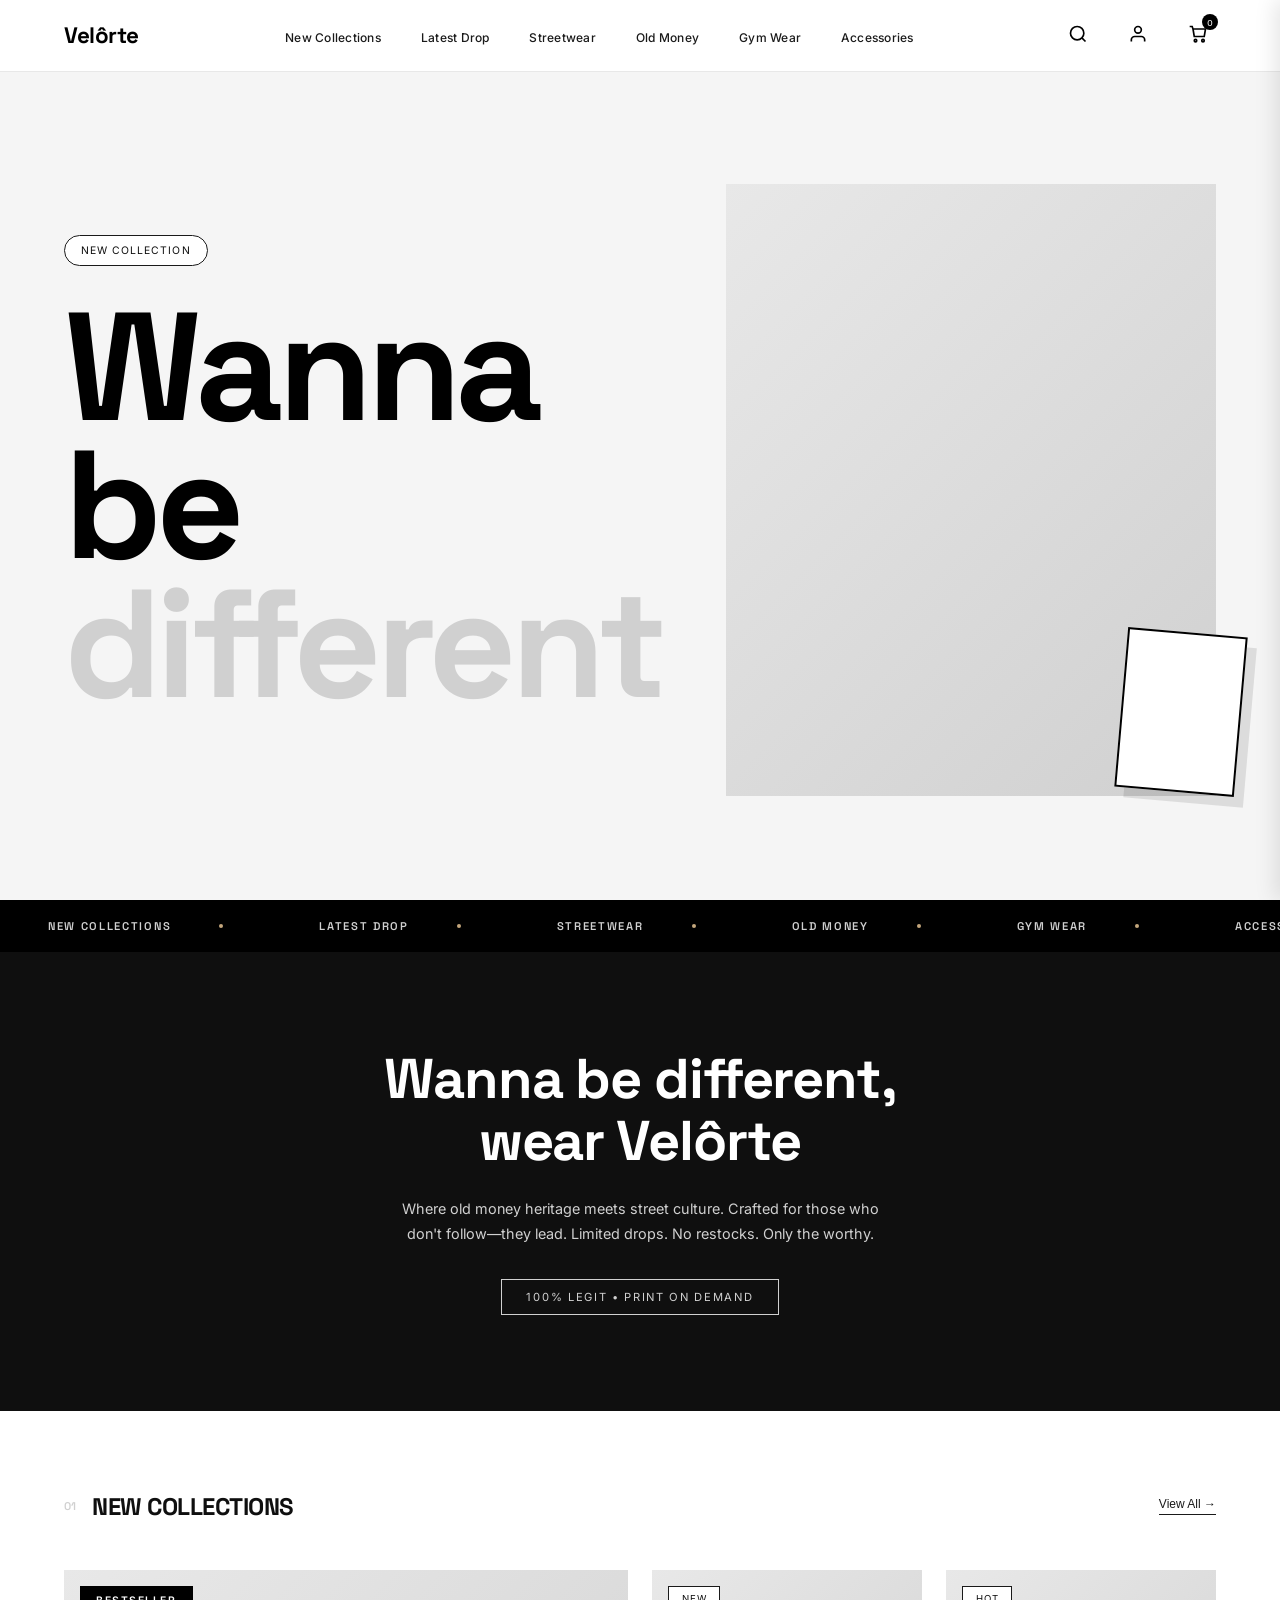
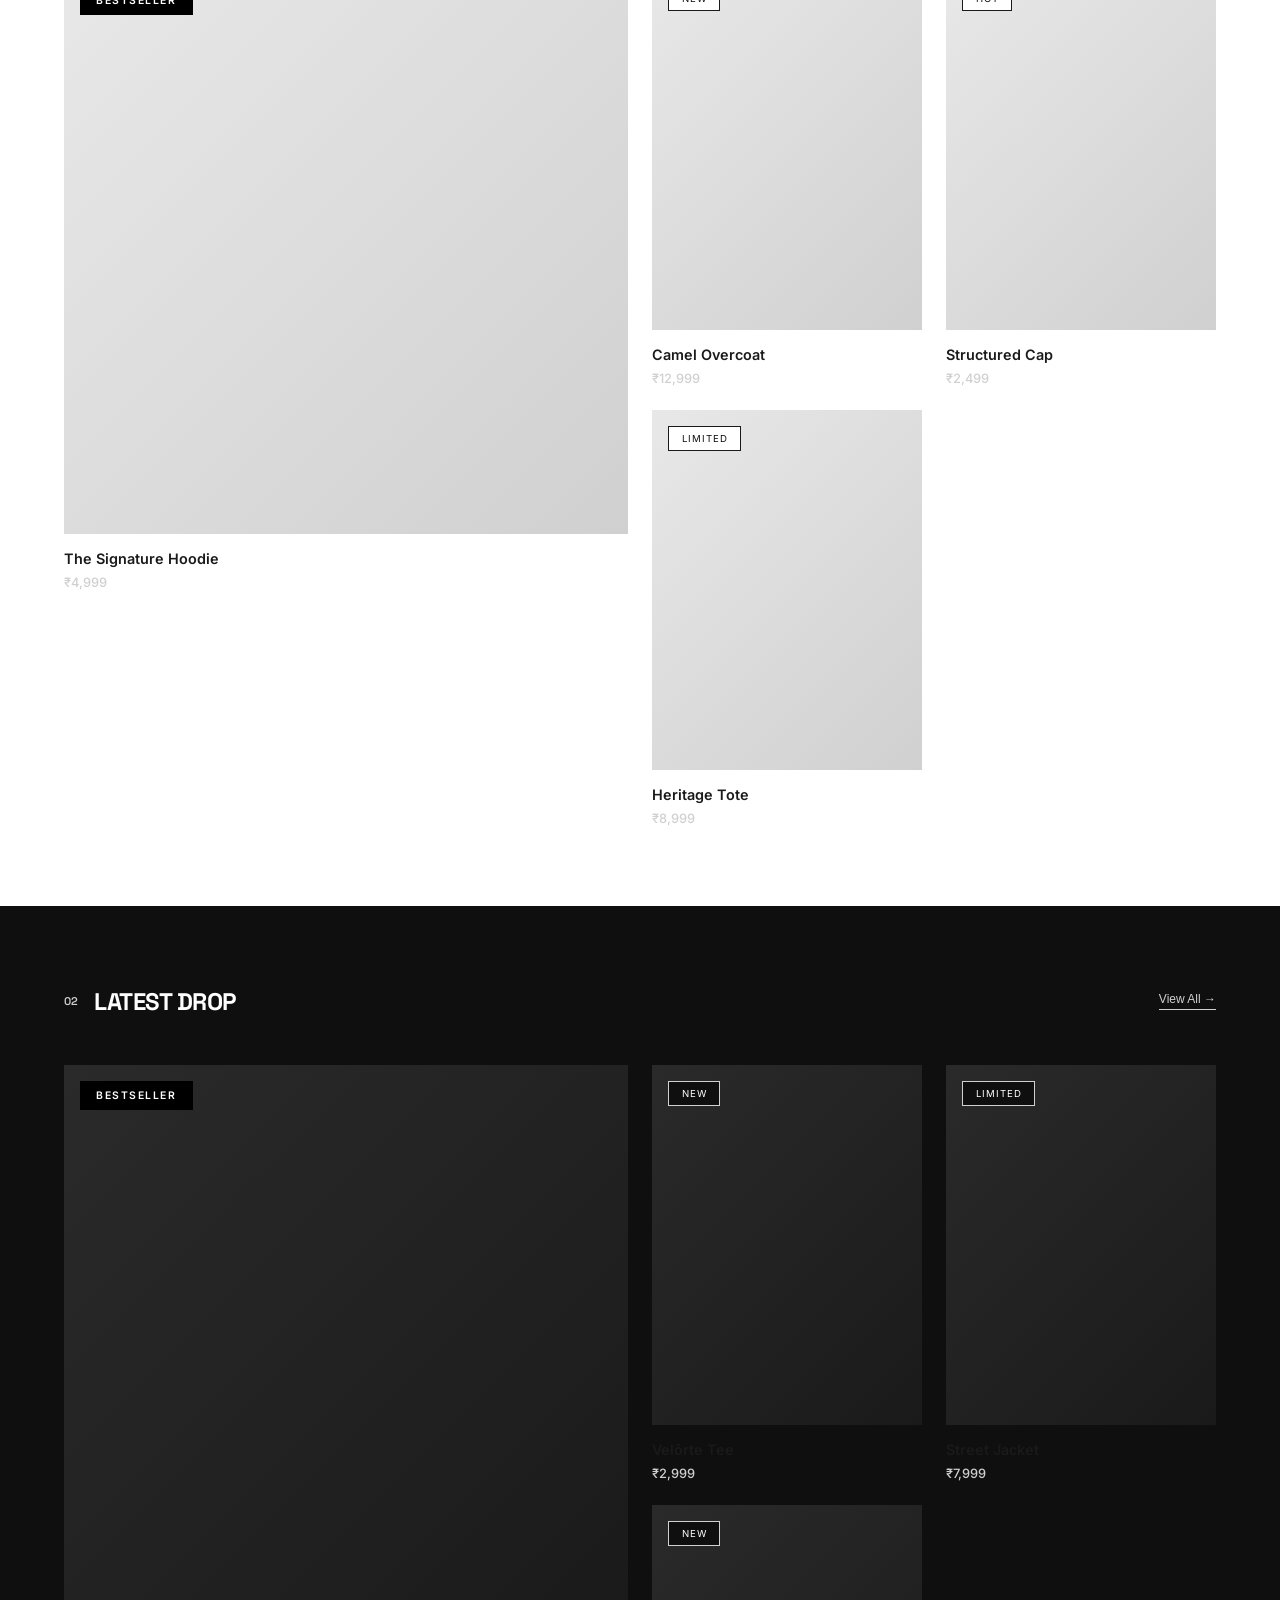
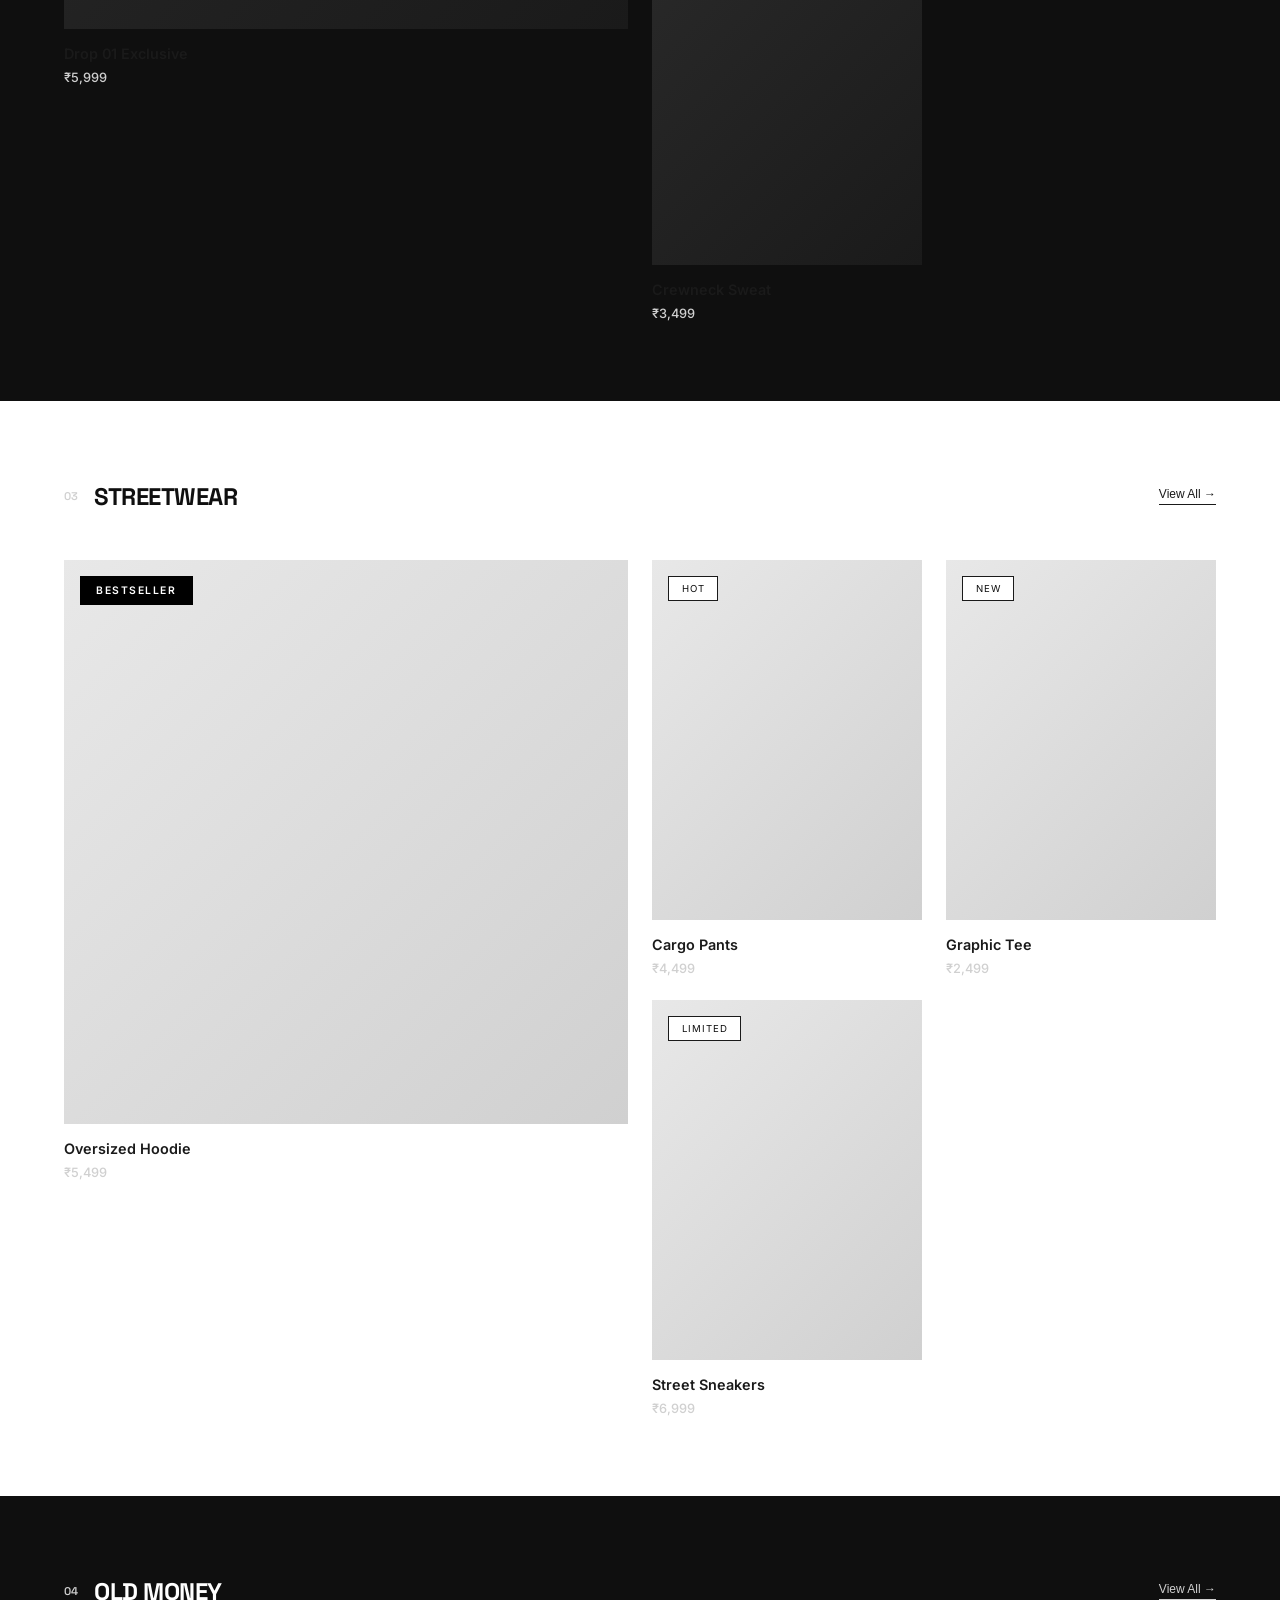
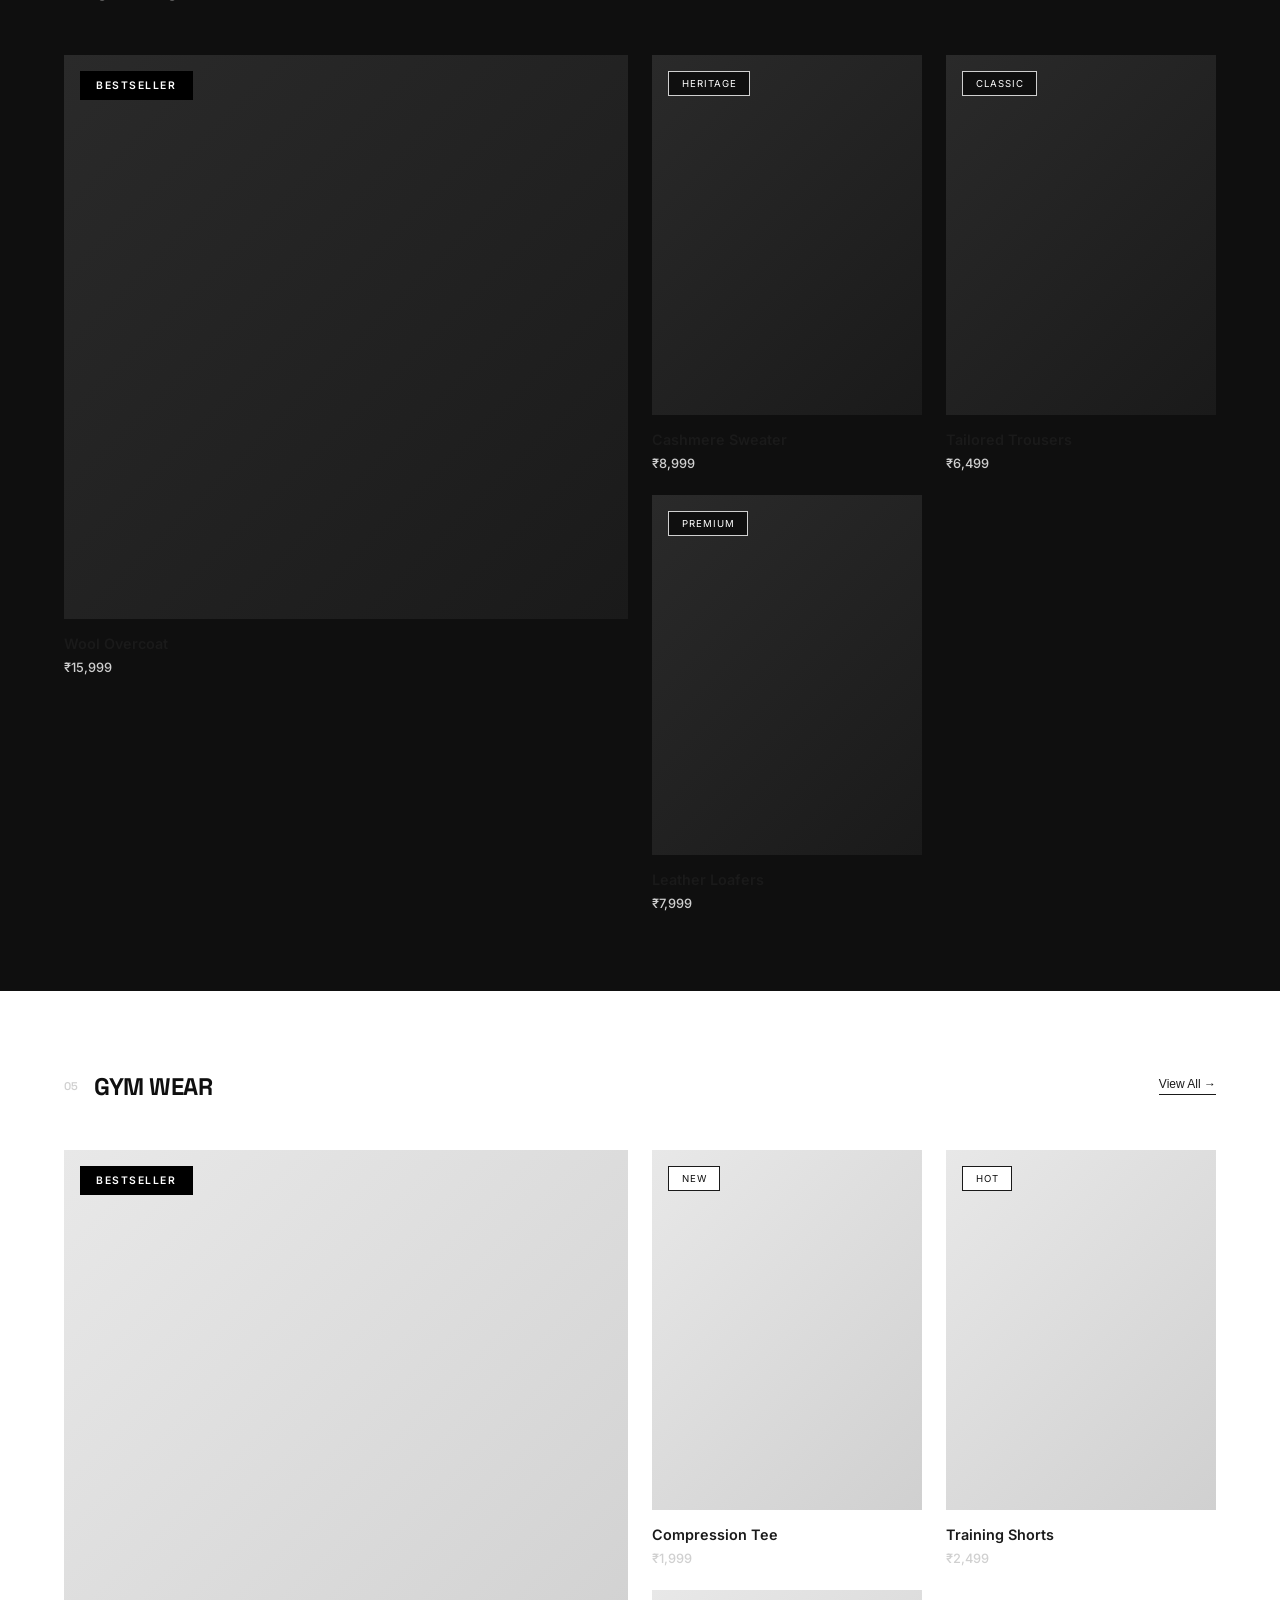
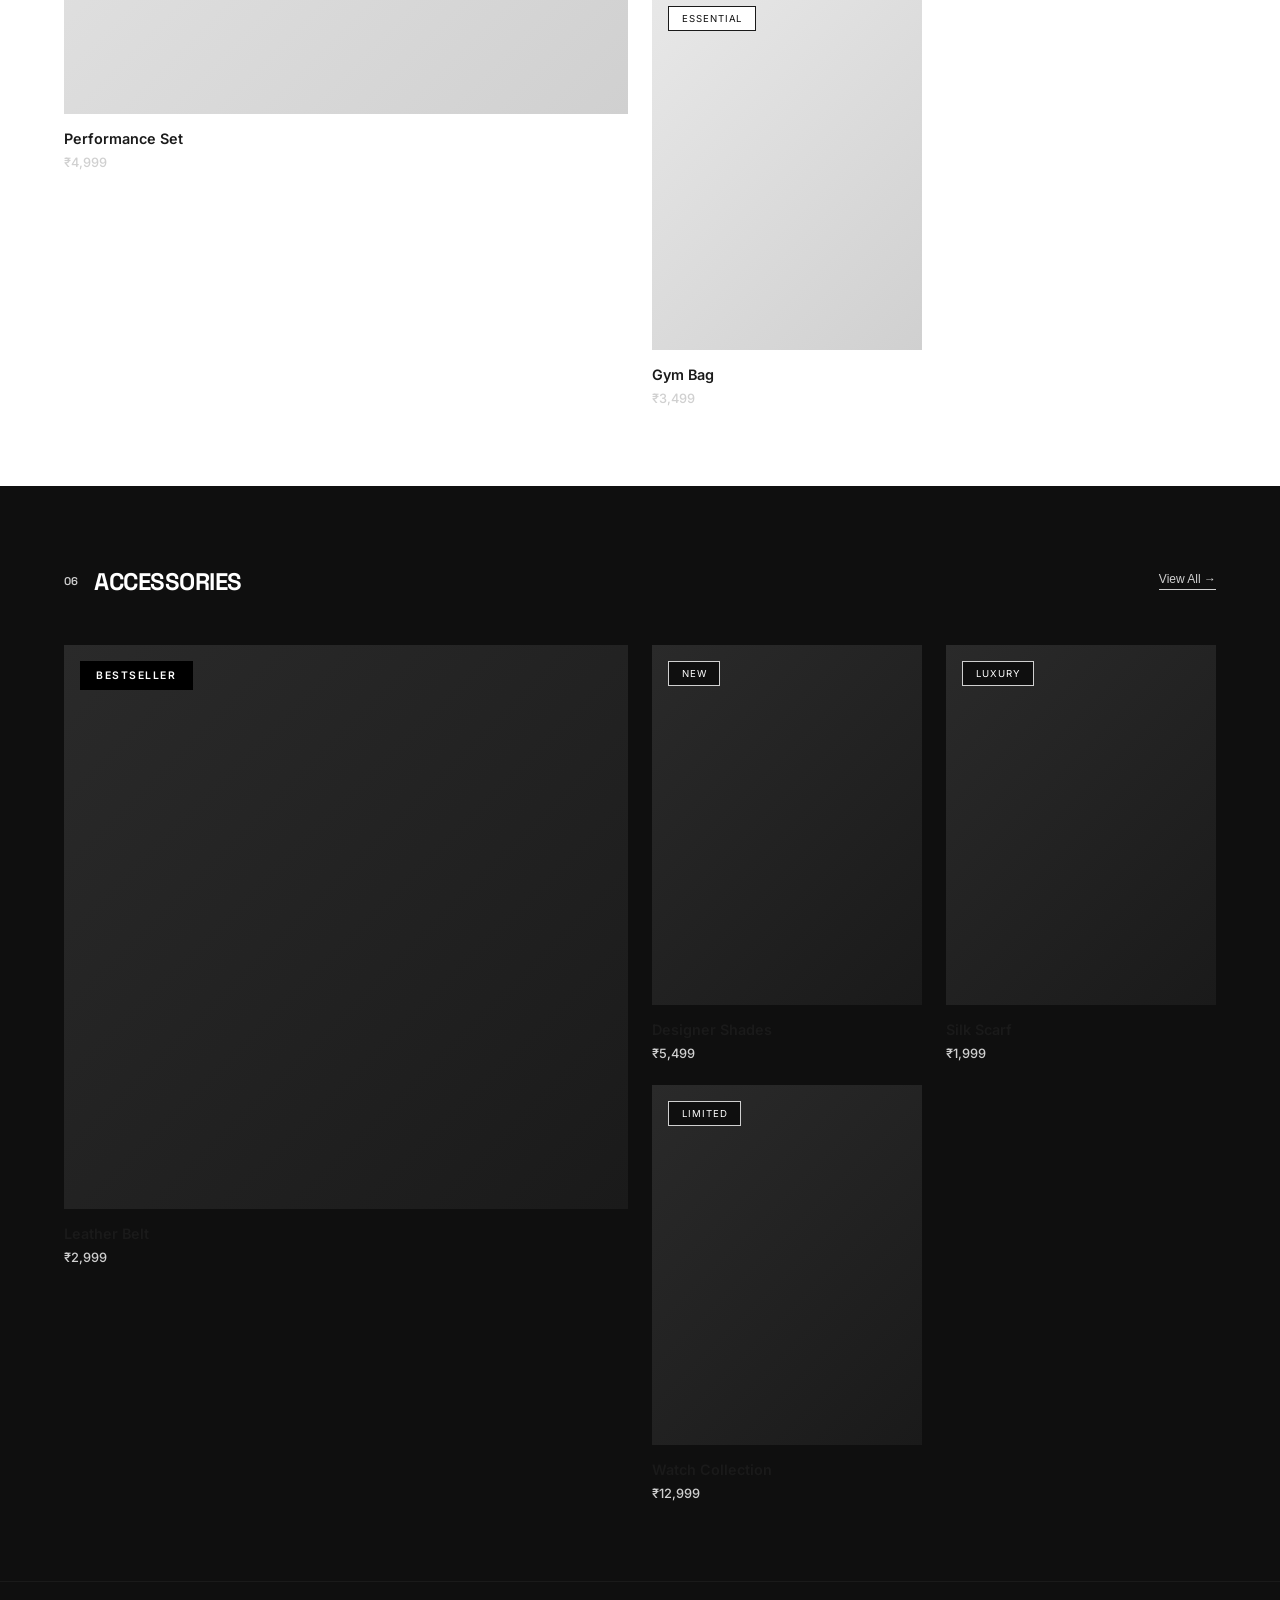
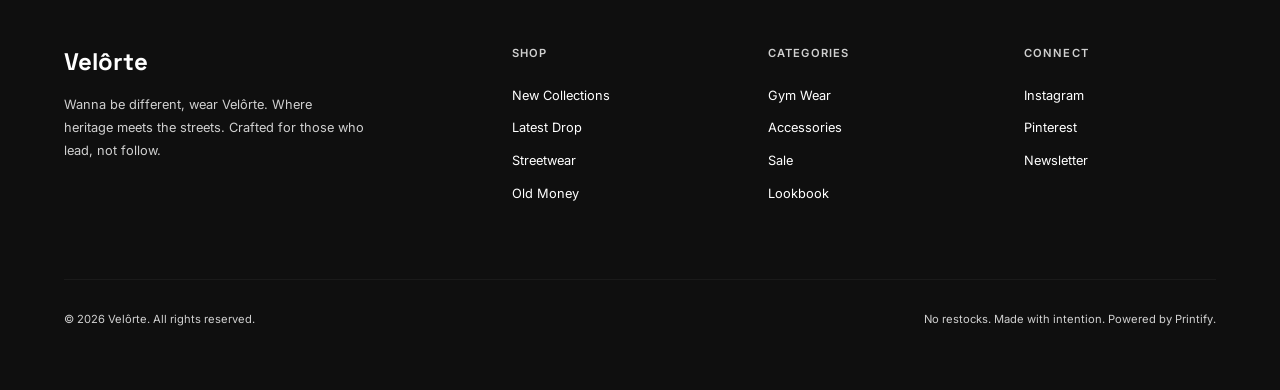
==== commit b3be8baf: "Update index.html" ====
--- a/index.html
+++ b/index.html
@@ -1,295 +1,922 @@
 <!DOCTYPE html>
 <html lang="en">
 <head>
-  <meta charset="UTF-8">
-  <meta name="viewport" content="width=device-width, initial-scale=1.0">
-  <title>Velôrte | Wanna be different, wear Velôrte</title>
-  <link rel="stylesheet" href="style.css?v=3">
-  <!-- Stripe.js -->
-  <script src="https://js.stripe.com/v3/"></script>
+    <meta charset="UTF-8">
+    <meta name="viewport" content="width=device-width, initial-scale=1.0">
+    <title>Velôrte | Wanna be different, wear Velôrte</title>
+    <link href="https://fonts.googleapis.com/css2?family=Inter:wght@300;400;500;600;700;800;900&family=Space+Grotesk:wght@400;500;600;700&display=swap" rel="stylesheet">
+    <script src="https://js.stripe.com/v3/"></script>
+    <style>
+        * { margin: 0; padding: 0; box-sizing: border-box; }
+        :root {
+            --pure-white: #ffffff; --off-white: #f5f5f5; --light-gray: #e8e8e8;
+            --mid-gray: #d0d0d0; --dark-gray: #1a1a1a; --charcoal: #0f0f0f;
+            --black: #000000; --camel: #c4a77d; --accent: #ff3333;
+        }
+        html { scroll-behavior: smooth; }
+        body { font-family: 'Inter', sans-serif; background: var(--pure-white); color: var(--charcoal); overflow-x: hidden; }
+        
+        /* Navigation */
+        nav { position: fixed; top: 0; width: 100%; padding: 1rem 4rem; display: flex; justify-content: space-between; align-items: center; z-index: 1000; background: var(--pure-white); border-bottom: 1px solid var(--light-gray); }
+        .logo { font-family: 'Space Grotesk', sans-serif; font-size: 1.4rem; font-weight: 700; letter-spacing: -0.02em; color: var(--black); cursor: pointer; }
+        .nav-center { display: flex; gap: 2.5rem; list-style: none; }
+        .nav-center a { color: var(--dark-gray); text-decoration: none; font-size: 0.75rem; font-weight: 500; letter-spacing: 0.02em; text-transform: capitalize; transition: color 0.3s; cursor: pointer; }
+        .nav-center a:hover { color: var(--black); }
+        .nav-right { display: flex; gap: 1.5rem; align-items: center; }
+        .nav-btn { background: none; border: none; cursor: pointer; padding: 0.5rem; position: relative; }
+        .nav-btn svg { width: 20px; height: 20px; transition: opacity 0.3s; }
+        .nav-btn:hover svg { opacity: 0.6; }
+        .cart-count { position: absolute; top: -2px; right: -2px; background: var(--black); color: white; font-size: 0.6rem; width: 16px; height: 16px; border-radius: 50%; display: flex; align-items: center; justify-content: center; }
+        
+        /* Search Overlay */
+        .search-overlay { position: fixed; top: 0; left: 0; width: 100%; height: 100%; background: rgba(255,255,255,0.98); z-index: 2000; display: none; align-items: center; justify-content: center; flex-direction: column; }
+        .search-overlay.active { display: flex; }
+        .search-box { width: 60%; max-width: 600px; }
+        .search-box input { width: 100%; padding: 1.5rem; font-size: 2rem; border: none; border-bottom: 2px solid var(--black); background: transparent; outline: none; font-family: 'Space Grotesk', sans-serif; }
+        .search-close { position: absolute; top: 2rem; right: 4rem; font-size: 2rem; cursor: pointer; background: none; border: none; }
+        
+        /* Cart Sidebar */
+        .cart-sidebar { position: fixed; top: 0; right: -450px; width: 450px; height: 100%; background: var(--pure-white); z-index: 2000; transition: right 0.4s ease; box-shadow: -5px 0 20px rgba(0,0,0,0.1); display: flex; flex-direction: column; }
+        .cart-sidebar.active { right: 0; }
+        .cart-header { padding: 2rem; border-bottom: 1px solid var(--light-gray); display: flex; justify-content: space-between; align-items: center; }
+        .cart-header h3 { font-family: 'Space Grotesk', sans-serif; font-size: 1.2rem; }
+        .cart-close { background: none; border: none; font-size: 1.5rem; cursor: pointer; }
+        .cart-items { flex: 1; padding: 2rem; overflow-y: auto; }
+        .cart-item { display: flex; gap: 1rem; padding: 1.5rem 0; border-bottom: 1px solid var(--light-gray); }
+        .cart-item-image { width: 80px; height: 100px; background: var(--off-white); flex-shrink: 0; }
+        .cart-item-details { flex: 1; }
+        .cart-item-name { font-weight: 600; margin-bottom: 0.5rem; }
+        .cart-item-price { color: var(--mid-gray); font-size: 0.9rem; }
+        .cart-item-remove { background: none; border: none; color: var(--accent); cursor: pointer; font-size: 0.8rem; }
+        .cart-empty { text-align: center; color: var(--mid-gray); margin-top: 4rem; }
+        .cart-footer { padding: 2rem; border-top: 1px solid var(--light-gray); }
+        .cart-total { display: flex; justify-content: space-between; margin-bottom: 1.5rem; font-size: 1.1rem; font-weight: 600; }
+        .checkout-btn { width: 100%; padding: 1rem; background: var(--black); color: white; border: none; font-size: 0.8rem; letter-spacing: 0.1em; text-transform: uppercase; cursor: pointer; transition: background 0.3s; margin-bottom: 1rem; }
+        .checkout-btn:hover { background: var(--dark-gray); }
+        .stripe-badge { text-align: center; font-size: 0.7rem; color: var(--mid-gray); }
+        
+        /* Profile Modal - FIXED CLOSE BUTTON */
+        .profile-modal { position: fixed; top: 0; left: 0; width: 100%; height: 100%; background: rgba(0,0,0,0.5); z-index: 2000; display: none; align-items: center; justify-content: center; }
+        .profile-modal.active { display: flex; }
+        .profile-box { background: var(--pure-white); padding: 3rem; width: 90%; max-width: 400px; position: relative; border-radius: 12px; }
+        /* FIXED: Proper close button styling */
+        .profile-close { position: absolute; top: 15px; right: 15px; width: 36px; height: 36px; background: var(--off-white); border: 1px solid var(--light-gray); border-radius: 50%; font-size: 1.5rem; cursor: pointer; display: flex; align-items: center; justify-content: center; transition: all 0.3s; z-index: 10; }
+        .profile-close:hover { background: var(--black); color: white; transform: rotate(90deg); }
+        .profile-box h3 { font-family: 'Space Grotesk', sans-serif; margin-bottom: 2rem; padding-right: 40px; }
+        .profile-box input { width: 100%; padding: 1rem; margin-bottom: 1rem; border: 1px solid var(--light-gray); font-size: 0.9rem; }
+        .profile-box button { width: 100%; padding: 1rem; background: var(--black); color: white; border: none; cursor: pointer; font-size: 0.8rem; text-transform: uppercase; letter-spacing: 0.1em; }
+        
+        /* Product Detail Modal */
+        .product-modal { position: fixed; top: 0; left: 0; width: 100%; height: 100%; background: rgba(0,0,0,0.8); z-index: 3000; display: none; align-items: center; justify-content: center; overflow-y: auto; }
+        .product-modal.active { display: flex; }
+        .product-detail-container { background: var(--pure-white); width: 90%; max-width: 1200px; max-height: 90vh; overflow-y: auto; display: grid; grid-template-columns: 1fr 1fr; position: relative; }
+        /* FIXED: Product detail close button */
+        .product-detail-close { position: absolute; top: 1.5rem; right: 1.5rem; width: 40px; height: 40px; background: var(--off-white); border: 1px solid var(--light-gray); border-radius: 50%; font-size: 1.5rem; cursor: pointer; z-index: 10; display: flex; align-items: center; justify-content: center; transition: all 0.3s; }
+        .product-detail-close:hover { background: var(--black); color: white; transform: rotate(90deg); }
+        .product-detail-image { background: var(--off-white); aspect-ratio: 1; position: relative; }
+        .product-detail-image::before { content: ''; position: absolute; inset: 0; background: linear-gradient(135deg, var(--light-gray) 0%, var(--mid-gray) 100%); }
+        .product-detail-info { padding: 4rem; display: flex; flex-direction: column; justify-content: center; }
+        .product-detail-tag { display: inline-block; padding: 0.5rem 1rem; border: 1px solid var(--dark-gray); font-size: 0.65rem; letter-spacing: 0.1em; text-transform: uppercase; margin-bottom: 1.5rem; width: fit-content; }
+        .product-detail-name { font-family: 'Space Grotesk', sans-serif; font-size: 2.5rem; font-weight: 700; margin-bottom: 1rem; line-height: 1.1; }
+        .product-detail-price { font-size: 1.5rem; font-weight: 600; color: var(--camel); margin-bottom: 2rem; }
+        .product-detail-description { font-size: 0.95rem; line-height: 1.8; color: var(--dark-gray); margin-bottom: 2rem; }
+        .product-detail-features { list-style: none; margin-bottom: 2rem; }
+        .product-detail-features li { padding: 0.5rem 0; font-size: 0.85rem; color: var(--dark-gray); border-bottom: 1px solid var(--light-gray); }
+        .product-detail-features li::before { content: '✓'; margin-right: 0.5rem; color: var(--camel); }
+        .size-selector { margin-bottom: 2rem; }
+        .size-selector label { display: block; font-size: 0.8rem; font-weight: 600; margin-bottom: 0.8rem; text-transform: uppercase; letter-spacing: 0.1em; }
+        .size-options { display: flex; gap: 0.8rem; }
+        .size-option { width: 50px; height: 50px; border: 1px solid var(--light-gray); display: flex; align-items: center; justify-content: center; cursor: pointer; font-size: 0.85rem; font-weight: 500; transition: all 0.3s; }
+        .size-option:hover, .size-option.active { border-color: var(--black); background: var(--black); color: white; }
+        .add-to-cart-btn { width: 100%; padding: 1.5rem; background: var(--black); color: white; border: none; font-size: 0.85rem; font-weight: 600; letter-spacing: 0.15em; text-transform: uppercase; cursor: pointer; transition: background 0.3s; margin-bottom: 1rem; }
+        .add-to-cart-btn:hover { background: var(--dark-gray); }
+        .printify-badge { text-align: center; font-size: 0.7rem; color: var(--mid-gray); }
+        
+        /* Payment Modal */
+        .payment-modal { position: fixed; top: 0; left: 0; width: 100%; height: 100%; background: rgba(0,0,0,0.9); z-index: 4000; display: none; align-items: center; justify-content: center; }
+        .payment-modal.active { display: flex; }
+        .payment-container { background: var(--pure-white); width: 90%; max-width: 500px; padding: 3rem; position: relative; border-radius: 12px; }
+        /* FIXED: Payment close button */
+        .payment-close { position: absolute; top: 15px; right: 15px; width: 36px; height: 36px; background: var(--off-white); border: 1px solid var(--light-gray); border-radius: 50%; font-size: 1.5rem; cursor: pointer; display: flex; align-items: center; justify-content: center; transition: all 0.3s; z-index: 10; }
+        .payment-close:hover { background: var(--black); color: white; transform: rotate(90deg); }
+        .payment-container h3 { font-family: 'Space Grotesk', sans-serif; font-size: 1.5rem; margin-bottom: 2rem; text-align: center; padding-right: 40px; }
+        .payment-summary { background: var(--off-white); padding: 1.5rem; margin-bottom: 2rem; border-radius: 8px; }
+        .payment-summary-row { display: flex; justify-content: space-between; margin-bottom: 0.8rem; font-size: 0.9rem; }
+        .payment-summary-row.total { font-weight: 700; font-size: 1.1rem; border-top: 1px solid var(--light-gray); padding-top: 1rem; margin-top: 1rem; }
+        #card-element { border: 1px solid var(--light-gray); padding: 1rem; margin-bottom: 1.5rem; border-radius: 6px; }
+        #card-errors { color: var(--accent); font-size: 0.85rem; margin-bottom: 1rem; }
+        .pay-btn { width: 100%; padding: 1.2rem; background: var(--black); color: white; border: none; font-size: 0.9rem; font-weight: 600; letter-spacing: 0.1em; text-transform: uppercase; cursor: pointer; }
+        .pay-btn:disabled { background: var(--mid-gray); cursor: not-allowed; }
+        
+        /* Hero Section */
+        .hero { min-height: 100vh; background: var(--off-white); padding-top: 80px; position: relative; overflow: hidden; }
+        .hero-container { max-width: 1400px; margin: 0 auto; padding: 2rem 4rem; display: grid; grid-template-columns: 1fr 1.2fr; gap: 4rem; align-items: center; min-height: calc(100vh - 80px); }
+        .hero-content { position: relative; z-index: 2; }
+        .hero-tag { display: inline-block; padding: 0.5rem 1rem; border: 1px solid var(--dark-gray); border-radius: 20px; font-size: 0.65rem; letter-spacing: 0.1em; text-transform: uppercase; margin-bottom: 2rem; background: var(--pure-white); cursor: pointer; transition: all 0.3s; }
+        .hero-tag:hover { background: var(--black); color: white; }
+        .hero-title { font-family: 'Space Grotesk', sans-serif; font-size: clamp(4rem, 12vw, 10rem); font-weight: 700; line-height: 0.9; letter-spacing: -0.04em; color: var(--black); margin-bottom: 2rem; }
+        .hero-title span { display: block; }
+        .hero-title .line-2 { color: var(--mid-gray); }
+        .hero-image-area { position: relative; height: 100%; display: flex; align-items: center; justify-content: center; }
+        .hero-image { width: 100%; aspect-ratio: 4/5; background: linear-gradient(135deg, var(--light-gray) 0%, var(--mid-gray) 100%); position: relative; overflow: hidden; }
+        .hero-thumb { position: absolute; bottom: 10%; right: -5%; width: 120px; height: 160px; background: var(--pure-white); border: 2px solid var(--black); padding: 0.5rem; transform: rotate(5deg); box-shadow: 10px 10px 0 rgba(0,0,0,0.1); }
+        
+        /* Marquee */
+        .marquee-section { background: var(--black); padding: 1.2rem 0; overflow: hidden; }
+        .marquee-track { display: flex; animation: marquee 20s linear infinite; white-space: nowrap; }
+        .marquee-item { font-family: 'Space Grotesk', sans-serif; font-size: 0.7rem; font-weight: 600; letter-spacing: 0.15em; text-transform: uppercase; color: var(--mid-gray); padding: 0 3rem; display: flex; align-items: center; gap: 3rem; }
+        .marquee-item::after { content: ''; width: 4px; height: 4px; background: var(--camel); border-radius: 50%; }
+        @keyframes marquee { 0% { transform: translateX(0); } 100% { transform: translateX(-50%); } }
+        
+        /* Street Shop */
+        .street-shop { background: var(--charcoal); color: var(--pure-white); padding: 6rem 4rem; text-align: center; }
+        .street-shop h2 { font-family: 'Space Grotesk', sans-serif; font-size: clamp(2rem, 5vw, 3.5rem); font-weight: 700; letter-spacing: -0.02em; margin-bottom: 1.5rem; line-height: 1.1; }
+        .street-shop p { font-size: 0.9rem; color: var(--mid-gray); max-width: 500px; margin: 0 auto 2rem; line-height: 1.8; }
+        .street-tag { display: inline-block; padding: 0.6rem 1.5rem; border: 1px solid var(--mid-gray); font-size: 0.7rem; letter-spacing: 0.15em; text-transform: uppercase; color: var(--mid-gray); }
+        
+        /* Sections */
+        .section { padding: 5rem 4rem; }
+        .section-header { display: flex; justify-content: space-between; align-items: center; margin-bottom: 3rem; }
+        .section-title-box { display: flex; align-items: center; gap: 1rem; }
+        .section-number { font-family: 'Space Grotesk', sans-serif; font-size: 0.7rem; color: var(--mid-gray); font-weight: 600; }
+        .section-title { font-family: 'Space Grotesk', sans-serif; font-size: 1.5rem; font-weight: 700; letter-spacing: -0.02em; text-transform: uppercase; }
+        /* FIXED: View All button - now a real button not link */
+        .view-all { font-size: 0.75rem; font-weight: 500; color: var(--dark-gray); text-decoration: none; border-bottom: 1px solid var(--dark-gray); padding-bottom: 0.2rem; transition: all 0.3s; cursor: pointer; background: none; border: none; border-bottom: 1px solid var(--dark-gray); }
+        .view-all:hover { color: var(--black); }
+        
+        /* Product Grid */
+        .product-grid { display: grid; grid-template-columns: repeat(4, 1fr); gap: 1.5rem; }
+        .product-card { position: relative; cursor: pointer; transition: transform 0.4s ease; }
+        .product-card:hover { transform: translateY(-8px); }
+        .product-card.bestseller { grid-column: span 2; grid-row: span 2; }
+        .product-card.bestseller .product-image { aspect-ratio: 1; }
+        .product-image { aspect-ratio: 3/4; background: var(--off-white); position: relative; overflow: hidden; margin-bottom: 1rem; }
+        .product-image::before { content: ''; position: absolute; inset: 0; background: linear-gradient(135deg, var(--light-gray) 0%, var(--mid-gray) 100%); transition: transform 0.6s ease; }
+        .product-card:hover .product-image::before { transform: scale(1.05); }
+        .quick-view { position: absolute; bottom: 1rem; left: 50%; transform: translateX(-50%); padding: 0.8rem 1.5rem; background: var(--pure-white); border: 1px solid var(--black); font-size: 0.7rem; letter-spacing: 0.1em; text-transform: uppercase; opacity: 0; transition: all 0.3s; cursor: pointer; }
+        .product-card:hover .quick-view { opacity: 1; }
+        .bestseller-tag { position: absolute; top: 1rem; left: 1rem; background: var(--black); color: white; padding: 0.5rem 1rem; font-size: 0.65rem; letter-spacing: 0.15em; text-transform: uppercase; font-weight: 600; z-index: 2; }
+        .product-tag { position: absolute; top: 1rem; left: 1rem; font-size: 0.6rem; letter-spacing: 0.1em; text-transform: uppercase; padding: 0.4rem 0.8rem; background: var(--pure-white); border: 1px solid var(--dark-gray); z-index: 2; }
+        .product-info h3 { font-size: 0.9rem; font-weight: 600; margin-bottom: 0.5rem; color: var(--dark-gray); }
+        .product-info .price { font-size: 0.8rem; color: var(--mid-gray); font-weight: 500; }
+        
+        /* Dark Sections */
+        .dark-section { background: var(--charcoal); color: var(--pure-white); }
+        .dark-section .section-title { color: var(--pure-white); }
+        .dark-section .view-all { color: var(--mid-gray); border-color: var(--mid-gray); }
+        .dark-section .product-image { background: var(--dark-gray); }
+        .dark-section .product-image::before { background: linear-gradient(135deg, #2a2a2a 0%, #1a1a1a 100%); }
+        .dark-section .product-tag { background: var(--charcoal); border-color: var(--mid-gray); color: var(--pure-white); }
+        
+        /* Footer */
+        footer { background: var(--charcoal); color: var(--pure-white); padding: 4rem; border-top: 1px solid var(--dark-gray); }
+        .footer-grid { display: grid; grid-template-columns: 2fr repeat(3, 1fr); gap: 4rem; margin-bottom: 4rem; }
+        .footer-brand h3 { font-family: 'Space Grotesk', sans-serif; font-size: 1.5rem; font-weight: 700; margin-bottom: 1rem; }
+        .footer-brand p { font-size: 0.8rem; color: var(--mid-gray); line-height: 1.8; max-width: 300px; }
+        .footer-col h4 { font-size: 0.7rem; font-weight: 600; letter-spacing: 0.1em; text-transform: uppercase; margin-bottom: 1.5rem; color: var(--mid-gray); }
+        .footer-col ul { list-style: none; }
+        .footer-col li { margin-bottom: 0.8rem; }
+        .footer-col a { color: var(--pure-white); text-decoration: none; font-size: 0.8rem; transition: color 0.3s; }
+        .footer-col a:hover { color: var(--camel); }
+        .footer-bottom { border-top: 1px solid var(--dark-gray); padding-top: 2rem; display: flex; justify-content: space-between; font-size: 0.7rem; color: var(--mid-gray); }
+        
+        /* Overlay */
+        .overlay { position: fixed; inset: 0; background: rgba(0,0,0,0.5); z-index: 1500; display: none; }
+        .overlay.active { display: block; }
+        
+        /* Notification */
+        .notification { position: fixed; bottom: 2rem; right: 2rem; background: var(--black); color: white; padding: 1rem 2rem; border-radius: 8px; font-weight: 600; font-size: 0.85rem; transform: translateY(100px); opacity: 0; transition: all 0.3s; z-index: 9999; }
+        .notification.show { transform: translateY(0); opacity: 1; }
+        
+        /* Mobile */
+        @media (max-width: 1024px) {
+            .hero-container { grid-template-columns: 1fr; padding: 2rem; }
+            .hero-image-area { display: none; }
+            .product-grid { grid-template-columns: repeat(2, 1fr); }
+            .product-card.bestseller { grid-column: span 2; grid-row: span 1; }
+            .section { padding: 3rem 2rem; }
+            .product-detail-container { grid-template-columns: 1fr; }
+            .product-detail-info { padding: 2rem; }
+            .cart-sidebar { width: 100%; right: -100%; }
+            .footer-grid { grid-template-columns: 1fr 1fr; }
+        }
+        @media (max-width: 768px) {
+            nav { padding: 1rem 1.5rem; }
+            .nav-center { display: none; }
+            .product-grid { grid-template-columns: repeat(2, 1fr); }
+            .product-card.bestseller { grid-column: span 2; }
+            .section-header { flex-direction: column; align-items: flex-start; gap: 1rem; }
+            .footer-grid { grid-template-columns: 1fr; }
+            .payment-container, .product-detail-container { width: 95%; max-height: 95vh; }
+        }
+    </style>
 </head>
 <body>
-
-  <header>
+    <div class="overlay" id="overlay"></div>
+    
+    <!-- Search -->
+    <div class="search-overlay" id="searchOverlay">
+        <button class="search-close" onclick="closeSearch()">×</button>
+        <div class="search-box">
+            <input type="text" placeholder="Search products..." id="searchInput">
+        </div>
+    </div>
+    
+    <!-- Cart -->
+    <div class="cart-sidebar" id="cartSidebar">
+        <div class="cart-header">
+            <h3>Your Bag (<span id="cartItemCount">0</span>)</h3>
+            <button class="cart-close" onclick="closeCart()">×</button>
+        </div>
+        <div class="cart-items" id="cartItems">
+            <p class="cart-empty">Your bag is empty</p>
+        </div>
+        <div class="cart-footer">
+            <div class="cart-total">
+                <span>Total</span>
+                <span id="cartTotal">₹0</span>
+            </div>
+            <button class="checkout-btn" onclick="openPayment()">Proceed to Checkout</button>
+            <p class="stripe-badge">Secure checkout powered by Stripe</p>
+        </div>
+    </div>
+    
+    <!-- Profile/Sign In Modal - FIXED CLOSE BUTTON -->
+    <div class="profile-modal" id="profileModal">
+        <div class="profile-box">
+            <button class="profile-close" onclick="closeProfile()">×</button>
+            <h3>Sign In</h3>
+            <input type="email" placeholder="Email" id="profileEmail">
+            <input type="password" placeholder="Password" id="profilePassword">
+            <button onclick="signIn()">Sign In</button>
+        </div>
+    </div>
+    
+    <!-- Product Detail Modal -->
+    <div class="product-modal" id="productModal">
+        <div class="product-detail-container">
+            <button class="product-detail-close" onclick="closeProductDetail()">×</button>
+            <div class="product-detail-image" id="productDetailImage"></div>
+            <div class="product-detail-info">
+                <span class="product-detail-tag" id="productDetailTag">New</span>
+                <h2 class="product-detail-name" id="productDetailName">Product Name</h2>
+                <p class="product-detail-price" id="productDetailPrice">₹0</p>
+                <p class="product-detail-description" id="productDetailDesc">Description</p>
+                <ul class="product-detail-features">
+                    <li>Premium 100% cotton fabric</li>
+                    <li>Print-on-demand by Printify</li>
+                    <li>Ships within 2-5 business days</li>
+                    <li>Worldwide shipping available</li>
+                </ul>
+                <div class="size-selector">
+                    <label>Select Size</label>
+                    <div class="size-options">
+                        <div class="size-option" onclick="selectSize(this)">S</div>
+                        <div class="size-option" onclick="selectSize(this)">M</div>
+                        <div class="size-option active" onclick="selectSize(this)">L</div>
+                        <div class="size-option" onclick="selectSize(this)">XL</div>
+                    </div>
+                </div>
+                <button class="add-to-cart-btn" onclick="addToCartFromDetail()">Add to Bag</button>
+                <p class="printify-badge">Ships from Printify - Print on Demand</p>
+            </div>
+        </div>
+    </div>
+    
+    <!-- Payment Modal -->
+    <div class="payment-modal" id="paymentModal">
+        <div class="payment-container">
+            <button class="payment-close" onclick="closePayment()">×</button>
+            <h3>Secure Checkout</h3>
+            <div class="payment-summary">
+                <div class="payment-summary-row">
+                    <span>Subtotal</span>
+                    <span id="paymentSubtotal">₹0</span>
+                </div>
+                <div class="payment-summary-row">
+                    <span>Shipping</span>
+                    <span>Calculated at next step</span>
+                </div>
+                <div class="payment-summary-row total">
+                    <span>Total</span>
+                    <span id="paymentTotal">₹0</span>
+                </div>
+            </div>
+            <div id="card-element"></div>
+            <div id="card-errors"></div>
+            <button class="pay-btn" id="payButton" onclick="processPayment()">Pay Now</button>
+        </div>
+    </div>
+
+    <!-- Navigation -->
     <nav>
-      <h1>VELÔRTE</h1>
-      <ul>
-        <li><a href="#collections">Collections</a></li>
-        <li><a href="#new-drop">New Drop</a></li>
-        <li><a href="#streetwear">Streetwear</a></li>
-        <li><a href="#old-money">Old Money</a></li>
-        <li><a href="#gym-wear">Gym Wear</a></li>
-        <li><a href="#accessories">Accessories</a></li>
-        <li><a href="javascript:void(0)" id="signin-btn" class="signin-link">Sign In</a></li>
-        <li><a href="javascript:void(0)" onclick="toggleCart()">Cart (<span id="cart-count">0</span>)</a></li>
-      </ul>
+        <div class="logo" onclick="window.scrollTo(0,0)">Velôrte</div>
+        <ul class="nav-center">
+            <li><a href="#new-collections">New Collections</a></li>
+            <li><a href="#latest-drop">Latest Drop</a></li>
+            <li><a href="#streetwear">Streetwear</a></li>
+            <li><a href="#old-money">Old Money</a></li>
+            <li><a href="#gym-wear">Gym Wear</a></li>
+            <li><a href="#accessories">Accessories</a></li>
+        </ul>
+        <div class="nav-right">
+            <button class="nav-btn" onclick="openSearch()">
+                <svg viewBox="0 0 24 24" fill="none" stroke="currentColor" stroke-width="2"><circle cx="11" cy="11" r="8"/><path d="m21 21-4.35-4.35"/></svg>
+            </button>
+            <button class="nav-btn" onclick="openProfile()">
+                <svg viewBox="0 0 24 24" fill="none" stroke="currentColor" stroke-width="2"><path d="M20 21v-2a4 4 0 0 0-4-4H8a4 4 0 0 0-4 4v2"/><circle cx="12" cy="7" r="4"/></svg>
+            </button>
+            <button class="nav-btn" onclick="openCart()">
+                <svg viewBox="0 0 24 24" fill="none" stroke="currentColor" stroke-width="2"><path d="M6 6h15l-1.5 9h-12z"/><circle cx="9" cy="20" r="1.5"/><circle cx="18" cy="20" r="1.5"/><path d="M6 6 5 3H2"/></svg>
+                <span class="cart-count" id="cartCount">0</span>
+            </button>
+        </div>
     </nav>
-  </header>
-
-  <!-- Sign In Modal -->
-  <div id="signin-modal" class="modal">
-    <div class="modal-content">
-      <button class="close-btn" onclick="closeModal()">&times;</button>
-      <h2>Sign In</h2>
-      <form id="login-form" onsubmit="handleLogin(event)">
-        <label>Email</label>
-        <input type="email" id="email" required placeholder="your@email.com">
-        <label>Password</label>
-        <input type="password" id="password" required placeholder="••••••••">
-        <button type="submit" class="btn-submit">Sign In</button>
-      </form>
-    </div>
-  </div>
-
-  <!-- Cart Sidebar -->
-  <div id="cart-sidebar" class="cart-sidebar">
-    <div class="cart-header">
-      <h3>Your Cart</h3>
-      <button class="close-cart" onclick="toggleCart()">&times;</button>
-    </div>
-    <div id="cart-items" class="cart-items">
-      <p class="empty-cart">Your cart is empty</p>
-    </div>
-    <div class="cart-footer">
-      <div class="cart-total">
-        <span>Total:</span>
-        <span id="cart-total">₹0</span>
-      </div>
-      <button class="btn-checkout" onclick="openPayment()">Checkout</button>
-    </div>
-  </div>
-
-  <!-- Payment Modal -->
-  <div id="payment-modal" class="payment-modal">
-    <div class="payment-content">
-      <button class="close-btn" onclick="closePayment()">&times;</button>
-      <h2>Secure Checkout</h2>
-      <div class="payment-summary">
-        <div class="payment-row">
-          <span>Subtotal</span>
-          <span id="payment-subtotal">₹0</span>
-        </div>
-        <div class="payment-row">
-          <span>Shipping</span>
-          <span>Calculated next</span>
-        </div>
-        <div class="payment-row total">
-          <span>Total</span>
-          <span id="payment-total">₹0</span>
-        </div>
-      </div>
-      <div id="card-element"></div>
-      <div id="card-errors"></div>
-      <button class="btn-submit" id="pay-btn" onclick="processPayment()" style="width: 100%;">Pay Now</button>
-    </div>
-  </div>
-
-  <!-- Hero -->
-  <section class="hero-new">
-    <div class="hero-bg"></div>
-    <div class="hero-content">
-      <span class="hero-badge">Premium Streetwear</span>
-      <h1 class="hero-title">
-        <span class="line1">Wanna be</span>
-        <span class="line2">different</span>
-        <span class="line3">wear Velôrte</span>
-      </h1>
-      <p class="hero-subtitle">Where old money heritage meets street culture</p>
-      <a href="#collections" class="btn-hero">Shop Now</a>
-    </div>
-  </section>
-
-  <!-- Bestseller -->
-  <section id="bestseller" class="collection-section">
-    <div class="section-header">
-      <span class="section-tag">Most Popular</span>
-      <h2 class="section-title">Bestseller</h2>
-    </div>
-    <div class="product-grid" id="bestseller-grid">
-      <div class="product-card" onclick="location.href='product-detail.html?id=1'">
-        <img src="https://via.placeholder.com/400x500/1a1a1a/fff?text=Signature+Hoodie" alt="Signature Hoodie">
-        <h3>The Signature Hoodie</h3>
-        <p class="price">₹4,999</p>
-      </div>
-    </div>
-    <!-- FIXED: Changed href="#" to href="shop.html?filter=bestseller" -->
-    <a href="shop.html?filter=all" class="btn">View All</a>
-  </section>
-
-  <!-- New Collections -->
-  <section id="collections" class="collection-section alt-bg">
-    <div class="section-header">
-      <span class="section-tag">Just Dropped</span>
-      <h2 class="section-title">New Collections</h2>
-    </div>
-    <div class="product-grid" id="new-grid">
-      <div class="product-card" onclick="location.href='product-detail.html?id=2'">
-        <img src="https://via.placeholder.com/400x500/2d2d2d/fff?text=Varsity+Jacket" alt="Varsity Jacket">
-        <h3>Varsity Jacket</h3>
-        <p class="price">₹8,999</p>
-      </div>
-      <div class="product-card" onclick="location.href='product-detail.html?id=3'">
-        <img src="https://via.placeholder.com/400x500/1a1a1a/fff?text=Essential+Tee" alt="Essential Tee">
-        <h3>Essential Tee</h3>
-        <p class="price">₹2,499</p>
-      </div>
-      <div class="product-card" onclick="location.href='product-detail.html?id=4'">
-        <img src="https://via.placeholder.com/400x500/2d2d2d/fff?text=Old+Money+Trousers" alt="Old Money Trousers">
-        <h3>Old Money Trousers</h3>
-        <p class="price">₹5,499</p>
-      </div>
-      <div class="product-card" onclick="location.href='product-detail.html?id=5'">
-        <img src="https://via.placeholder.com/400x500/1a1a1a/fff?text=Velorte+Cap" alt="Velorte Cap">
-        <h3>Velorte Cap</h3>
-        <p class="price">₹1,999</p>
-      </div>
-    </div>
-    <!-- FIXED: Changed href="#" to actual link -->
-    <a href="shop.html?filter=new" class="btn">View All</a>
-  </section>
-
-  <!-- Latest Drop -->
-  <section id="new-drop" class="collection-section">
-    <div class="section-header">
-      <span class="section-tag">Fresh Arrivals</span>
-      <h2 class="section-title">Latest Drop</h2>
-    </div>
-    <div class="product-grid" id="latest-grid">
-      <div class="product-card" onclick="location.href='product-detail.html?id=6'">
-        <img src="https://via.placeholder.com/400x500/2d2d2d/fff?text=Sweatpants" alt="Sweatpants">
-        <h3>Sweatpants</h3>
-        <p class="price">₹3,999</p>
-      </div>
-      <div class="product-card" onclick="location.href='product-detail.html?id=7'">
-        <img src="https://via.placeholder.com/400x500/1a1a1a/fff?text=Beanie" alt="Beanie">
-        <h3>Beanie</h3>
-        <p class="price">₹1,499</p>
-      </div>
-      <div class="product-card" onclick="location.href='product-detail.html?id=8'">
-        <img src="https://via.placeholder.com/400x500/2d2d2d/fff?text=Oversized+Tee" alt="Oversized Tee">
-        <h3>Oversized Tee</h3>
-        <p class="price">₹2,999</p>
-      </div>
-      <div class="product-card" onclick="location.href='product-detail.html?id=9'">
-        <img src="https://via.placeholder.com/400x500/1a1a1a/fff?text=Gym+Tank" alt="Gym Tank">
-        <h3>Gym Tank</h3>
-        <p class="price">₹1,999</p>
-      </div>
-    </div>
-    <!-- FIXED: Changed href="#" to actual link -->
-    <a href="shop.html?filter=latest" class="btn">View All</a>
-  </section>
-
-  <!-- Streetwear -->
-  <section id="streetwear" class="collection-section alt-bg">
-    <div class="section-header">
-      <span class="section-tag">Urban Style</span>
-      <h2 class="section-title">Streetwear</h2>
-    </div>
-    <div class="product-grid" id="streetwear-grid">
-      <div class="product-card" onclick="location.href='product-detail.html?id=1'">
-        <img src="https://via.placeholder.com/400x500/1a1a1a/fff?text=Signature+Hoodie" alt="Signature Hoodie">
-        <h3>Signature Hoodie</h3>
-        <p class="price">₹4,999</p>
-      </div>
-      <div class="product-card" onclick="location.href='product-detail.html?id=3'">
-        <img src="https://via.placeholder.com/400x500/2d2d2d/fff?text=Essential+Tee" alt="Essential Tee">
-        <h3>Essential Tee</h3>
-        <p class="price">₹2,499</p>
-      </div>
-      <div class="product-card" onclick="location.href='product-detail.html?id=8'">
-        <img src="https://via.placeholder.com/400x500/1a1a1a/fff?text=Oversized+Tee" alt="Oversized Tee">
-        <h3>Oversized Tee</h3>
-        <p class="price">₹2,999</p>
-      </div>
-    </div>
-    <!-- FIXED: Changed href="#" to actual link -->
-    <a href="shop.html?filter=streetwear" class="btn">View All</a>
-  </section>
-
-  <!-- Old Money -->
-  <section id="old-money" class="collection-section">
-    <div class="section-header">
-      <span class="section-tag">Timeless Elegance</span>
-      <h2 class="section-title">Old Money</h2>
-    </div>
-    <div class="product-grid" id="oldmoney-grid">
-      <div class="product-card" onclick="location.href='product-detail.html?id=4'">
-        <img src="https://via.placeholder.com/400x500/2d2d2d/fff?text=Old+Money+Trousers" alt="Old Money Trousers">
-        <h3>Old Money Trousers</h3>
-        <p class="price">₹5,499</p>
-      </div>
-      <div class="product-card" onclick="location.href='product-detail.html?id=10'">
-        <img src="https://via.placeholder.com/400x500/1a1a1a/fff?text=Wool+Coat" alt="Wool Coat">
-        <h3>Wool Coat</h3>
-        <p class="price">₹12,999</p>
-      </div>
-    </div>
-    <!-- FIXED: Changed href="#" to actual link -->
-    <a href="shop.html?filter=oldmoney" class="btn">View All</a>
-  </section>
-
-  <!-- Gym Wear -->
-  <section id="gym-wear" class="collection-section alt-bg">
-    <div class="section-header">
-      <span class="section-tag">Performance</span>
-      <h2 class="section-title">Gym Wear</h2>
-    </div>
-    <div class="product-grid" id="gym-grid">
-      <div class="product-card" onclick="location.href='product-detail.html?id=9'">
-        <img src="https://via.placeholder.com/400x500/1a1a1a/fff?text=Gym+Tank" alt="Gym Tank">
-        <h3>Gym Tank</h3>
-        <p class="price">₹1,999</p>
-      </div>
-      <div class="product-card" onclick="location.href='product-detail.html?id=12'">
-        <img src="https://via.placeholder.com/400x500/2d2d2d/fff?text=Leggings" alt="Leggings">
-        <h3>Leggings</h3>
-        <p class="price">₹2,999</p>
-      </div>
-    </div>
-    <!-- FIXED: Changed href="#" to actual link -->
-    <a href="shop.html?filter=gym" class="btn">View All</a>
-  </section>
-
-  <!-- Accessories -->
-  <section id="accessories" class="collection-section">
-    <div class="section-header">
-      <span class="section-tag">Finish the Look</span>
-      <h2 class="section-title">Accessories</h2>
-    </div>
-    <div class="product-grid" id="accessories-grid">
-      <div class="product-card" onclick="location.href='product-detail.html?id=5'">
-        <img src="https://via.placeholder.com/400x500/1a1a1a/fff?text=Velorte+Cap" alt="Velorte Cap">
-        <h3>Velorte Cap</h3>
-        <p class="price">₹1,999</p>
-      </div>
-      <div class="product-card" onclick="location.href='product-detail.html?id=7'">
-        <img src="https://via.placeholder.com/400x500/2d2d2d/fff?text=Beanie" alt="Beanie">
-        <h3>Beanie</h3>
-        <p class="price">₹1,499</p>
-      </div>
-      <div class="product-card" onclick="location.href='product-detail.html?id=11'">
-        <img src="https://via.placeholder.com/400x500/1a1a1a/fff?text=Leather+Belt" alt="Leather Belt">
-        <h3>Leather Belt</h3>
-        <p class="price">₹2,499</p>
-      </div>
-    </div>
-    <!-- FIXED: Changed href="#" to actual link -->
-    <a href="shop.html?filter=accessories" class="btn">View All</a>
-  </section>
-
-  <footer>
-    <div class="footer-content">
-      <h3>VELÔRTE</h3>
-      <div class="social-links">
-        <!-- FIXED: Added target="_blank" and real URLs -->
-        <a href="https://www.instagram.com/velorteclothing.in?igsh=MXNtbHY0OXU2MHV0OQ==" target="_blank" rel="noopener noreferrer" class="social-link">Instagram</a>
-        <a href="https://pin.it/4Om5RYKiP" target="_blank" rel="noopener noreferrer" class="social-link">Pinterest</a>
-      </div>
-      <p class="copyright">&copy; 2026 Velôrte</p>
-    </div>
-  </footer>
-
-  <script src="script.js?v=3"></script>
+
+    <!-- Hero -->
+    <section class="hero">
+        <div class="hero-container">
+            <div class="hero-content">
+                <span class="hero-tag" onclick="document.getElementById('new-collections').scrollIntoView({behavior: 'smooth'})">New Collection</span>
+                <h1 class="hero-title">
+                    <span class="line-1">Wanna be</span>
+                    <span class="line-2">different</span>
+                </h1>
+            </div>
+            <div class="hero-image-area">
+                <div class="hero-image"></div>
+                <div class="hero-thumb"></div>
+            </div>
+        </div>
+    </section>
+
+    <!-- Marquee -->
+    <section class="marquee-section">
+        <div class="marquee-track">
+            <span class="marquee-item">New Collections</span>
+            <span class="marquee-item">Latest Drop</span>
+            <span class="marquee-item">Streetwear</span>
+            <span class="marquee-item">Old Money</span>
+            <span class="marquee-item">Gym Wear</span>
+            <span class="marquee-item">Accessories</span>
+            <span class="marquee-item">New Collections</span>
+            <span class="marquee-item">Latest Drop</span>
+            <span class="marquee-item">Streetwear</span>
+            <span class="marquee-item">Old Money</span>
+            <span class="marquee-item">Gym Wear</span>
+            <span class="marquee-item">Accessories</span>
+        </div>
+    </section>
+
+    <!-- Street Shop -->
+    <section class="street-shop">
+        <h2>Wanna be different,<br>wear Velôrte</h2>
+        <p>Where old money heritage meets street culture. Crafted for those who don't follow—they lead. Limited drops. No restocks. Only the worthy.</p>
+        <span class="street-tag">100% Legit • Print on Demand</span>
+    </section>
+
+    <!-- New Collections -->
+    <section class="section" id="new-collections">
+        <div class="section-header">
+            <div class="section-title-box">
+                <span class="section-number">01</span>
+                <h2 class="section-title">New Collections</h2>
+            </div>
+            <!-- FIXED: Changed from <a href="#"> to <button onclick="showCategory('new')"> -->
+            <button class="view-all" onclick="showCategory('new')">View All →</button>
+        </div>
+        <div class="product-grid">
+            <div class="product-card bestseller" onclick="openProductDetail('The Signature Hoodie', 4999, 'New', 'Our flagship piece. The Signature Hoodie represents the perfect fusion of old money elegance and streetwear comfort. Made from premium heavyweight cotton with a relaxed fit.')">
+                <div class="product-image">
+                    <span class="bestseller-tag">Bestseller</span>
+                    <button class="quick-view">Quick View</button>
+                </div>
+                <div class="product-info">
+                    <h3>The Signature Hoodie</h3>
+                    <p class="price">₹4,999</p>
+                </div>
+            </div>
+            <div class="product-card" onclick="openProductDetail('Camel Overcoat', 12999, 'New', 'Timeless sophistication meets modern street style. This camel overcoat is crafted from premium wool blend for those who demand excellence.')">
+                <div class="product-image">
+                    <span class="product-tag">New</span>
+                    <button class="quick-view">Quick View</button>
+                </div>
+                <div class="product-info">
+                    <h3>Camel Overcoat</h3>
+                    <p class="price">₹12,999</p>
+                </div>
+            </div>
+            <div class="product-card" onclick="openProductDetail('Structured Cap', 2499, 'Hot', 'Clean lines and premium construction. The Structured Cap adds that finishing touch to any outfit.')">
+                <div class="product-image">
+                    <span class="product-tag">Hot</span>
+                    <button class="quick-view">Quick View</button>
+                </div>
+                <div class="product-info">
+                    <h3>Structured Cap</h3>
+                    <p class="price">₹2,499</p>
+                </div>
+            </div>
+            <div class="product-card" onclick="openProductDetail('Heritage Tote', 8999, 'Limited', 'Spacious, durable, and undeniably stylish. The Heritage Tote carries everything you need with understated luxury.')">
+                <div class="product-image">
+                    <span class="product-tag">Limited</span>
+                    <button class="quick-view">Quick View</button>
+                </div>
+                <div class="product-info">
+                    <h3>Heritage Tote</h3>
+                    <p class="price">₹8,999</p>
+                </div>
+            </div>
+        </div>
+    </section>
+
+    <!-- Latest Drop -->
+    <section class="section dark-section" id="latest-drop">
+        <div class="section-header">
+            <div class="section-title-box">
+                <span class="section-number">02</span>
+                <h2 class="section-title">Latest Drop</h2>
+            </div>
+            <!-- FIXED: Changed from <a href="#"> to <button onclick="showCategory('latest')"> -->
+            <button class="view-all" onclick="showCategory('latest')">View All →</button>
+        </div>
+        <div class="product-grid">
+            <div class="product-card bestseller" onclick="openProductDetail('Drop 01 Exclusive', 5999, 'Limited', 'The exclusive piece from our inaugural drop. Limited quantities, never to be restocked. Own a piece of Velôrte history.')">
+                <div class="product-image">
+                    <span class="bestseller-tag">Bestseller</span>
+                    <button class="quick-view">Quick View</button>
+                </div>
+                <div class="product-info">
+                    <h3>Drop 01 Exclusive</h3>
+                    <p class="price">₹5,999</p>
+                </div>
+            </div>
+            <div class="product-card" onclick="openProductDetail('Velôrte Tee', 2999, 'New', 'Clean, minimal, essential. The Velôrte Tee features our signature logo embroidered on premium heavyweight cotton.')">
+                <div class="product-image">
+                    <span class="product-tag">New</span>
+                    <button class="quick-view">Quick View</button>
+                </div>
+                <div class="product-info">
+                    <h3>Velôrte Tee</h3>
+                    <p class="price">₹2,999</p>
+                </div>
+            </div>
+            <div class="product-card" onclick="openProductDetail('Street Jacket', 7999, 'Limited', 'Technical outerwear meets street aesthetics. Water-resistant, breathable, and built for the urban environment.')">
+                <div class="product-image">
+                    <span class="product-tag">Limited</span>
+                    <button class="quick-view">Quick View</button>
+                </div>
+                <div class="product-info">
+                    <h3>Street Jacket</h3>
+                    <p class="price">₹7,999</p>
+                </div>
+            </div>
+            <div class="product-card" onclick="openProductDetail('Crewneck Sweat', 3499, 'New', 'The perfect middle ground. Our Crewneck Sweat offers warmth without bulk, style without trying too hard.')">
+                <div class="product-image">
+                    <span class="product-tag">New</span>
+                    <button class="quick-view">Quick View</button>
+                </div>
+                <div class="product-info">
+                    <h3>Crewneck Sweat</h3>
+                    <p class="price">₹3,499</p>
+                </div>
+            </div>
+        </div>
+    </section>
+
+    <!-- Streetwear -->
+    <section class="section" id="streetwear">
+        <div class="section-header">
+            <div class="section-title-box">
+                <span class="section-number">03</span>
+                <h2 class="section-title">Streetwear</h2>
+            </div>
+            <!-- FIXED: Changed from <a href="#"> to <button onclick="showCategory('streetwear')"> -->
+            <button class="view-all" onclick="showCategory('streetwear')">View All →</button>
+        </div>
+        <div class="product-grid">
+            <div class="product-card bestseller" onclick="openProductDetail('Oversized Hoodie', 5499, 'Hot', 'Maximum comfort, maximum style. The Oversized Hoodie drapes perfectly for that effortless street look.')">
+                <div class="product-image">
+                    <span class="bestseller-tag">Bestseller</span>
+                    <button class="quick-view">Quick View</button>
+                </div>
+                <div class="product-info">
+                    <h3>Oversized Hoodie</h3>
+                    <p class="price">₹5,499</p>
+                </div>
+            </div>
+            <div class="product-card" onclick="openProductDetail('Cargo Pants', 4499, 'Hot', 'Functional pockets, tapered fit, premium fabric. Cargo pants reimagined for the modern era.')">
+                <div class="product-image">
+                    <span class="product-tag">Hot</span>
+                    <button class="quick-view">Quick View</button>
+                </div>
+                <div class="product-info">
+                    <h3>Cargo Pants</h3>
+                    <p class="price">₹4,499</p>
+                </div>
+            </div>
+            <div class="product-card" onclick="openProductDetail('Graphic Tee', 2499, 'New', 'Bold graphics, premium cotton. Make a statement without saying a word.')">
+                <div class="product-image">
+                    <span class="product-tag">New</span>
+                    <button class="quick-view">Quick View</button>
+                </div>
+                <div class="product-info">
+                    <h3>Graphic Tee</h3>
+                    <p class="price">₹2,499</p>
+                </div>
+            </div>
+            <div class="product-card" onclick="openProductDetail('Street Sneakers', 6999, 'Limited', 'Designed for the streets, built to last. Premium materials with that worn-in comfort from day one.')">
+                <div class="product-image">
+                    <span class="product-tag">Limited</span>
+                    <button class="quick-view">Quick View</button>
+                </div>
+                <div class="product-info">
+                    <h3>Street Sneakers</h3>
+                    <p class="price">₹6,999</p>
+                </div>
+            </div>
+        </div>
+    </section>
+
+    <!-- Old Money -->
+    <section class="section dark-section" id="old-money">
+        <div class="section-header">
+            <div class="section-title-box">
+                <span class="section-number">04</span>
+                <h2 class="section-title">Old Money</h2>
+            </div>
+            <!-- FIXED: Changed from <a href="#"> to <button onclick="showCategory('oldmoney')"> -->
+            <button class="view-all" onclick="showCategory('oldmoney')">View All →</button>
+        </div>
+        <div class="product-grid">
+            <div class="product-card bestseller" onclick="openProductDetail('Wool Overcoat', 15999, 'Heritage', 'The epitome of quiet luxury. Italian wool, impeccable tailoring, timeless silhouette.')">
+                <div class="product-image">
+                    <span class="bestseller-tag">Bestseller</span>
+                    <button class="quick-view">Quick View</button>
+                </div>
+                <div class="product-info">
+                    <h3>Wool Overcoat</h3>
+                    <p class="price">₹15,999</p>
+                </div>
+            </div>
+            <div class="product-card" onclick="openProductDetail('Cashmere Sweater', 8999, 'Heritage', 'Pure cashmere softness. A piece that feels as good as it looks, season after season.')">
+                <div class="product-image">
+                    <span class="product-tag">Heritage</span>
+                    <button class="quick-view">Quick View</button>
+                </div>
+                <div class="product-info">
+                    <h3>Cashmere Sweater</h3>
+                    <p class="price">₹8,999</p>
+                </div>
+            </div>
+            <div class="product-card" onclick="openProductDetail('Tailored Trousers', 6499, 'Classic', 'Precision cut, premium fabric, perfect drape. Trousers that command respect.')">
+                <div class="product-image">
+                    <span class="product-tag">Classic</span>
+                    <button class="quick-view">Quick View</button>
+                </div>
+                <div class="product-info">
+                    <h3>Tailored Trousers</h3>
+                    <p class="price">₹6,499</p>
+                </div>
+            </div>
+            <div class="product-card" onclick="openProductDetail('Leather Loafers', 7999, 'Premium', 'Hand-finished leather, classic silhouette. Shoes that tell your story with every step.')">
+                <div class="product-image">
+                    <span class="product-tag">Premium</span>
+                    <button class="quick-view">Quick View</button>
+                </div>
+                <div class="product-info">
+                    <h3>Leather Loafers</h3>
+                    <p class="price">₹7,999</p>
+                </div>
+            </div>
+        </div>
+    </section>
+
+    <!-- Gym Wear -->
+    <section class="section" id="gym-wear">
+        <div class="section-header">
+            <div class="section-title-box">
+                <span class="section-number">05</span>
+                <h2 class="section-title">Gym Wear</h2>
+            </div>
+            <!-- FIXED: Changed from <a href="#"> to <button onclick="showCategory('gym')"> -->
+            <button class="view-all" onclick="showCategory('gym')">View All →</button>
+        </div>
+        <div class="product-grid">
+            <div class="product-card bestseller" onclick="openProductDetail('Performance Set', 4999, 'Hot', 'Matching set for peak performance. Moisture-wicking, four-way stretch, built to move.')">
+                <div class="product-image">
+                    <span class="bestseller-tag">Bestseller</span>
+                    <button class="quick-view">Quick View</button>
+                </div>
+                <div class="product-info">
+                    <h3>Performance Set</h3>
+                    <p class="price">₹4,999</p>
+                </div>
+            </div>
+            <div class="product-card" onclick="openProductDetail('Compression Tee', 1999, 'New', 'Second-skin fit, maximum support. The Compression Tee enhances performance and recovery.')">
+                <div class="product-image">
+                    <span class="product-tag">New</span>
+                    <button class="quick-view">Quick View</button>
+                </div>
+                <div class="product-info">
+                    <h3>Compression Tee</h3>
+                    <p class="price">₹1,999</p>
+                </div>
+            </div>
+            <div class="product-card" onclick="openProductDetail('Training Shorts', 2499, 'Hot', 'Lightweight, breathable, unrestricted movement. Train without limits.')">
+                <div class="product-image">
+                    <span class="product-tag">Hot</span>
+                    <button class="quick-view">Quick View</button>
+                </div>
+                <div class="product-info">
+                    <h3>Training Shorts</h3>
+                    <p class="price">₹2,499</p>
+                </div>
+            </div>
+            <div class="product-card" onclick="openProductDetail('Gym Bag', 3499, 'Essential', 'Spacious, organized, durable. The Gym Bag keeps everything in its place.')">
+                <div class="product-image">
+                    <span class="product-tag">Essential</span>
+                    <button class="quick-view">Quick View</button>
+                </div>
+                <div class="product-info">
+                    <h3>Gym Bag</h3>
+                    <p class="price">₹3,499</p>
+                </div>
+            </div>
+        </div>
+    </section>
+
+    <!-- Accessories -->
+    <section class="section dark-section" id="accessories">
+        <div class="section-header">
+            <div class="section-title-box">
+                <span class="section-number">06</span>
+                <h2 class="section-title">Accessories</h2>
+            </div>
+            <!-- FIXED: Changed from <a href="#"> to <button onclick="showCategory('accessories')"> -->
+            <button class="view-all" onclick="showCategory('accessories')">View All →</button>
+        </div>
+        <div class="product-grid">
+            <div class="product-card bestseller" onclick="openProductDetail('Leather Belt', 2999, 'Heritage', 'Full-grain leather, solid brass buckle. A belt that lasts a lifetime.')">
+                <div class="product-image">
+                    <span class="bestseller-tag">Bestseller</span>
+                    <button class="quick-view">Quick View</button>
+                </div>
+                <div class="product-info">
+                    <h3>Leather Belt</h3>
+                    <p class="price">₹2,999</p>
+                </div>
+            </div>
+            <div class="product-card" onclick="openProductDetail('Designer Shades', 5499, 'New', 'UV protection meets high fashion. See the world through a different lens.')">
+                <div class="product-image">
+                    <span class="product-tag">New</span>
+                    <button class="quick-view">Quick View</button>
+                </div>
+                <div class="product-info">
+                    <h3>Designer Shades</h3>
+                    <p class="price">₹5,499</p>
+                </div>
+            </div>
+            <div class="product-card" onclick="openProductDetail('Silk Scarf', 1999, 'Luxury', 'Pure silk, timeless patterns. The accent piece that elevates any outfit.')">
+                <div class="product-image">
+                    <span class="product-tag">Luxury</span>
+                    <button class="quick-view">Quick View</button>
+                </div>
+                <div class="product-info">
+                    <h3>Silk Scarf</h3>
+                    <p class="price">₹1,999</p>
+                </div>
+            </div>
+            <div class="product-card" onclick="openProductDetail('Watch Collection', 12999, 'Limited', 'Minimal design, maximum impact. Timepieces for those who value every second.')">
+                <div class="product-image">
+                    <span class="product-tag">Limited</span>
+                    <button class="quick-view">Quick View</button>
+                </div>
+                <div class="product-info">
+                    <h3>Watch Collection</h3>
+                    <p class="price">₹12,999</p>
+                </div>
+            </div>
+        </div>
+    </section>
+
+    <!-- Footer - FIXED SOCIAL LINKS -->
+    <footer>
+        <div class="footer-grid">
+            <div class="footer-brand">
+                <h3>Velôrte</h3>
+                <p>Wanna be different, wear Velôrte. Where heritage meets the streets. Crafted for those who lead, not follow.</p>
+            </div>
+            <div class="footer-col">
+                <h4>Shop</h4>
+                <ul>
+                    <li><a href="#new-collections">New Collections</a></li>
+                    <li><a href="#latest-drop">Latest Drop</a></li>
+                    <li><a href="#streetwear">Streetwear</a></li>
+                    <li><a href="#old-money">Old Money</a></li>
+                </ul>
+            </div>
+            <div class="footer-col">
+                <h4>Categories</h4>
+                <ul>
+                    <li><a href="#gym-wear">Gym Wear</a></li>
+                    <li><a href="#accessories">Accessories</a></li>
+                    <li><a href="#">Sale</a></li>
+                    <li><a href="#">Lookbook</a></li>
+                </ul>
+            </div>
+            <div class="footer-col">
+                <h4>Connect</h4>
+                <ul>
+                    <!-- FIXED: Real Instagram and Pinterest links with target="_blank" -->
+                    <li><a href="https://www.instagram.com/velorteclothing.in?igsh=MXNtbHY0OXU2MHV0OQ==" target="_blank" rel="noopener noreferrer">Instagram</a></li>
+                    <li><a href="https://pin.it/4Om5RYKiP" target="_blank" rel="noopener noreferrer">Pinterest</a></li>
+                    <li><a href="#">Newsletter</a></li>
+                </ul>
+            </div>
+        </div>
+        <div class="footer-bottom">
+            <span>© 2026 Velôrte. All rights reserved.</span>
+            <span>No restocks. Made with intention. Powered by Printify.</span>
+        </div>
+    </footer>
+
+    <!-- JavaScript -->
+    <script>
+        // STRIPE PAYMENT
+        const stripe = Stripe('pk_test_YOUR_STRIPE_PUBLISHABLE_KEY');
+        const elements = stripe.elements();
+        let cardElement = null;
+        
+        function initializeCardElement() {
+            if (!cardElement) {
+                cardElement = elements.create('card', {
+                    style: { base: { fontSize: '16px', color: '#1a1a1a', '::placeholder': { color: '#d0d0d0' } } }
+                });
+                cardElement.mount('#card-element');
+                cardElement.on('change', function(event) {
+                    document.getElementById('card-errors').textContent = event.error ? event.error.message : '';
+                });
+            }
+        }
+        
+        async function processPayment() {
+            const payButton = document.getElementById('payButton');
+            payButton.disabled = true;
+            payButton.textContent = 'Processing...';
+            
+            setTimeout(() => {
+                alert('Payment successful! Order will be fulfilled by Printify.');
+                closePayment();
+                cart = [];
+                updateCart();
+                payButton.disabled = false;
+                payButton.textContent = 'Pay Now';
+            }, 2000);
+        }
+        
+        // PRINTIFY POD
+        const PRINTIFY_API_KEY = 'YOUR_PRINTIFY_API_KEY';
+        const PRINTIFY_STORE_ID = 'YOUR_PRINTIFY_STORE_ID';
+        
+        // CART & UI FUNCTIONS
+        let cart = [];
+        let cartTotal = 0;
+        let currentProduct = null;
+        let selectedSize = 'L';
+        
+        function openCart() { document.getElementById('cartSidebar').classList.add('active'); document.getElementById('overlay').classList.add('active'); }
+        function closeCart() { document.getElementById('cartSidebar').classList.remove('active'); document.getElementById('overlay').classList.remove('active'); }
+        function openSearch() { document.getElementById('searchOverlay').classList.add('active'); document.getElementById('searchInput').focus(); }
+        function closeSearch() { document.getElementById('searchOverlay').classList.remove('active'); }
+        function openProfile() { document.getElementById('profileModal').classList.add('active'); }
+        function closeProfile() { document.getElementById('profileModal').classList.remove('active'); }
+        function signIn() { alert('Signed in!'); closeProfile(); }
+        
+        // FIXED: Show category function - opens product modal with filtered products
+        function showCategory(category) {
+            // For now, scroll to that section
+            const sectionMap = {
+                'new': 'new-collections',
+                'latest': 'latest-drop',
+                'streetwear': 'streetwear',
+                'oldmoney': 'old-money',
+                'gym': 'gym-wear',
+                'accessories': 'accessories'
+            };
+            
+            const sectionId = sectionMap[category];
+            if (sectionId) {
+                document.getElementById(sectionId).scrollIntoView({behavior: 'smooth'});
+            }
+            
+            // Show notification
+            showNotification('Showing ' + category + ' collection');
+        }
+        
+        function openProductDetail(name, price, tag, description) {
+            currentProduct = { name, price, tag, description };
+            document.getElementById('productDetailName').textContent = name;
+            document.getElementById('productDetailPrice').textContent = '₹' + price.toLocaleString();
+            document.getElementById('productDetailTag').textContent = tag;
+            document.getElementById('productDetailDesc').textContent = description;
+            document.getElementById('productModal').classList.add('active');
+        }
+        
+        function closeProductDetail() { document.getElementById('productModal').classList.remove('active'); }
+        
+        function selectSize(element) {
+            document.querySelectorAll('.size-option').forEach(el => el.classList.remove('active'));
+            element.classList.add('active');
+            selectedSize = element.textContent;
+        }
+        
+        function addToCartFromDetail() {
+            if (currentProduct) {
+                addToCart(currentProduct.name, currentProduct.price, selectedSize);
+                closeProductDetail();
+            }
+        }
+        
+        function addToCart(name, price, size = 'L') {
+            cart.push({ name, price, size, id: Date.now() });
+            cartTotal += price;
+            updateCart();
+        }
+        
+        function removeFromCart(id) {
+            const index = cart.findIndex(item => item.id === id);
+            if (index > -1) {
+                cartTotal -= cart[index].price;
+                cart.splice(index, 1);
+                updateCart();
+            }
+        }
+        
+        function updateCart() {
+            document.getElementById('cartCount').textContent = cart.length;
+            document.getElementById('cartItemCount').textContent = cart.length;
+            document.getElementById('cartTotal').textContent = '₹' + cartTotal.toLocaleString();
+            
+            const cartItems = document.getElementById('cartItems');
+            if (cart.length === 0) {
+                cartItems.innerHTML = '<p class="cart-empty">Your bag is empty</p>';
+            } else {
+                cartItems.innerHTML = cart.map(item => `
+                    <div class="cart-item">
+                        <div class="cart-item-image"></div>
+                        <div class="cart-item-details">
+                            <div class="cart-item-name">${item.name}</div>
+                            <div class="cart-item-price">₹${item.price.toLocaleString()} | Size: ${item.size}</div>
+                        </div>
+                        <button class="cart-item-remove" onclick="removeFromCart(${item.id})">Remove</button>
+                    </div>
+                `).join('');
+            }
+        }
+        
+        function openPayment() {
+            if (cart.length === 0) { alert('Your bag is empty!'); return; }
+            closeCart();
+            document.getElementById('paymentSubtotal').textContent = '₹' + cartTotal.toLocaleString();
+            document.getElementById('paymentTotal').textContent = '₹' + cartTotal.toLocaleString();
+            document.getElementById('paymentModal').classList.add('active');
+            initializeCardElement();
+        }
+        
+        function closePayment() { document.getElementById('paymentModal').classList.remove('active'); }
+        
+        // NOTIFICATION
+        function showNotification(message) {
+            const notification = document.createElement('div');
+            notification.className = 'notification';
+            notification.textContent = message;
+            document.body.appendChild(notification);
+            setTimeout(() => notification.classList.add('show'), 100);
+            setTimeout(() => {
+                notification.classList.remove('show');
+                setTimeout(() => notification.remove(), 300);
+            }, 3000);
+        }
+        
+        // SEARCH
+        document.getElementById('searchInput').addEventListener('keypress', function(e) {
+            if (e.key === 'Enter') {
+                const query = this.value.toLowerCase();
+                if (query.includes('new')) document.getElementById('new-collections').scrollIntoView({behavior: 'smooth'});
+                else if (query.includes('drop') || query.includes('latest')) document.getElementById('latest-drop').scrollIntoView({behavior: 'smooth'});
+                else if (query.includes('street')) document.getElementById('streetwear').scrollIntoView({behavior: 'smooth'});
+                else if (query.includes('old') || query.includes('money')) document.getElementById('old-money').scrollIntoView({behavior: 'smooth'});
+                else if (query.includes('gym')) document.getElementById('gym-wear').scrollIntoView({behavior: 'smooth'});
+                else if (query.includes('accessory')) document.getElementById('accessories').scrollIntoView({behavior: 'smooth'});
+                closeSearch();
+            }
+        });
+        
+        // EVENTS
+        document.getElementById('overlay').addEventListener('click', closeCart);
+        document.addEventListener('keydown', function(e) {
+            if (e.key === 'Escape') { closeCart(); closeSearch(); closeProfile(); closeProductDetail(); closePayment(); }
+        });
+    </script>
 </body>
 </html>
